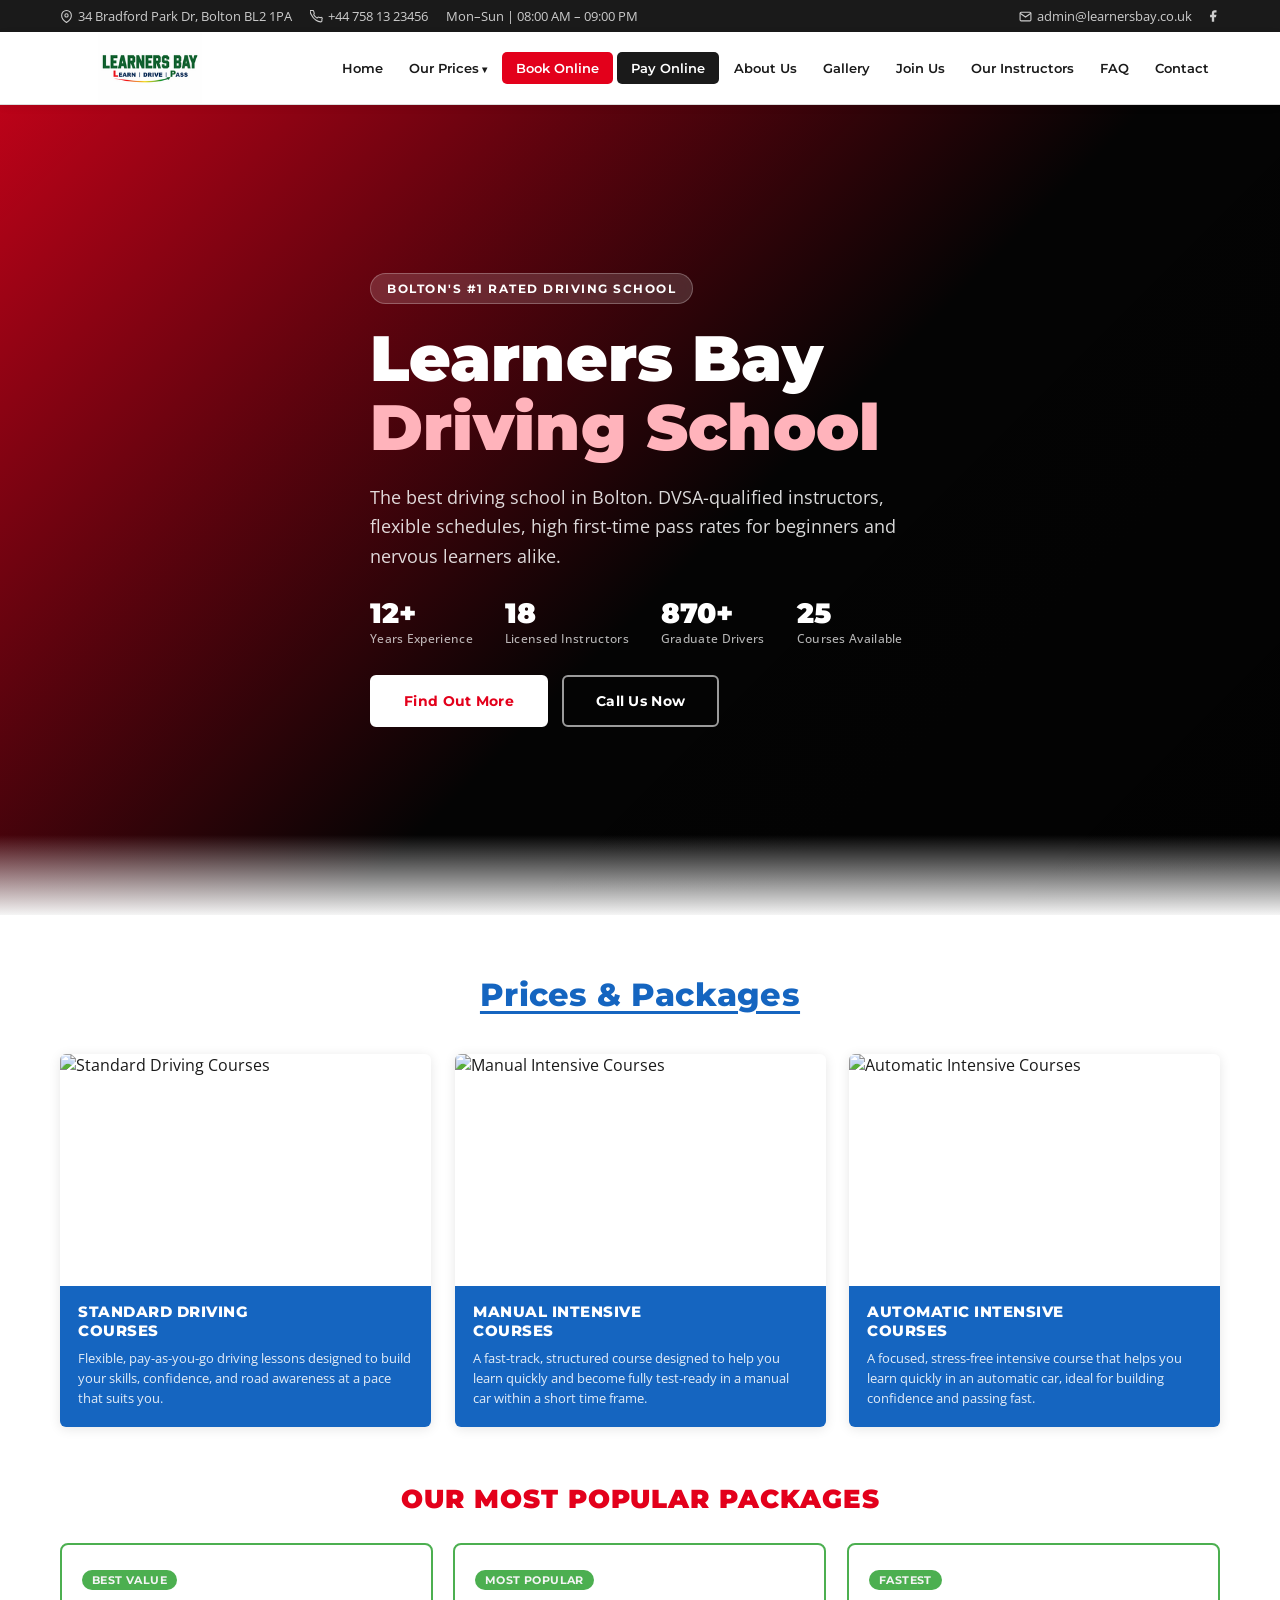
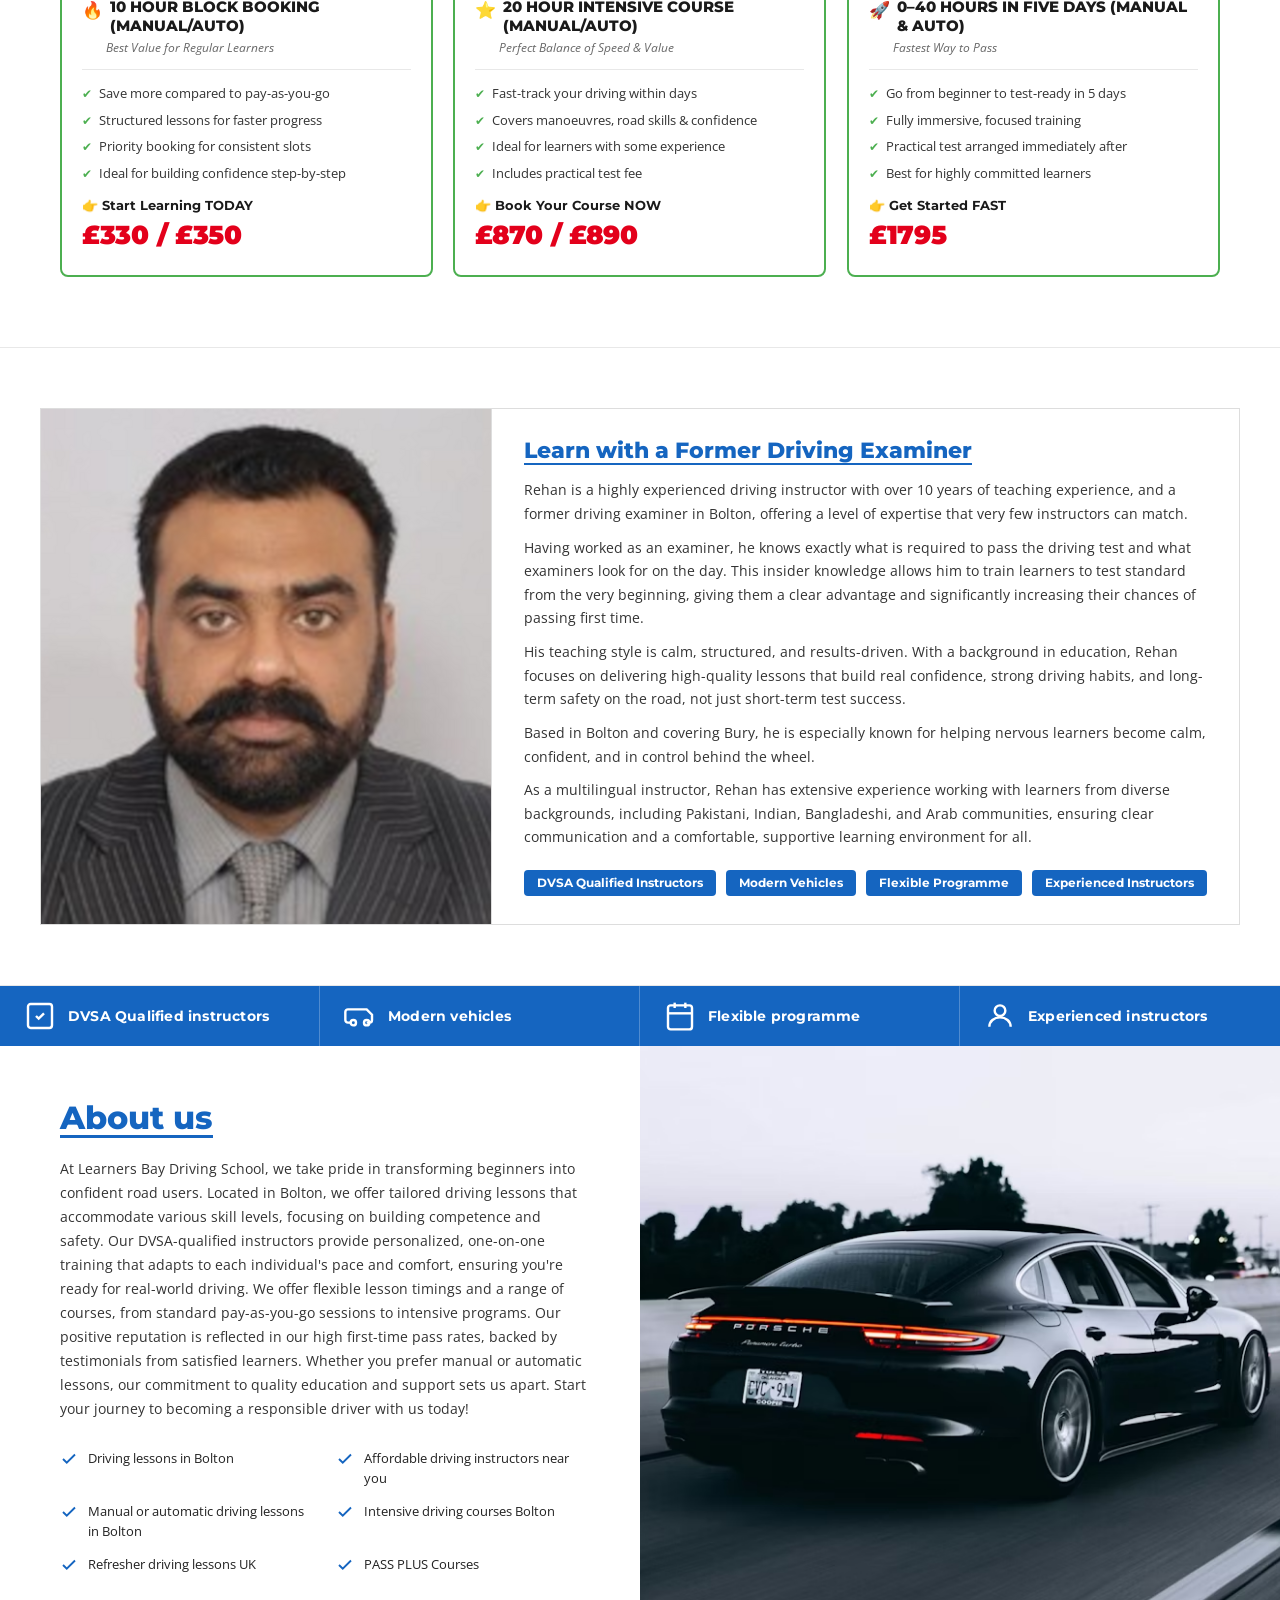
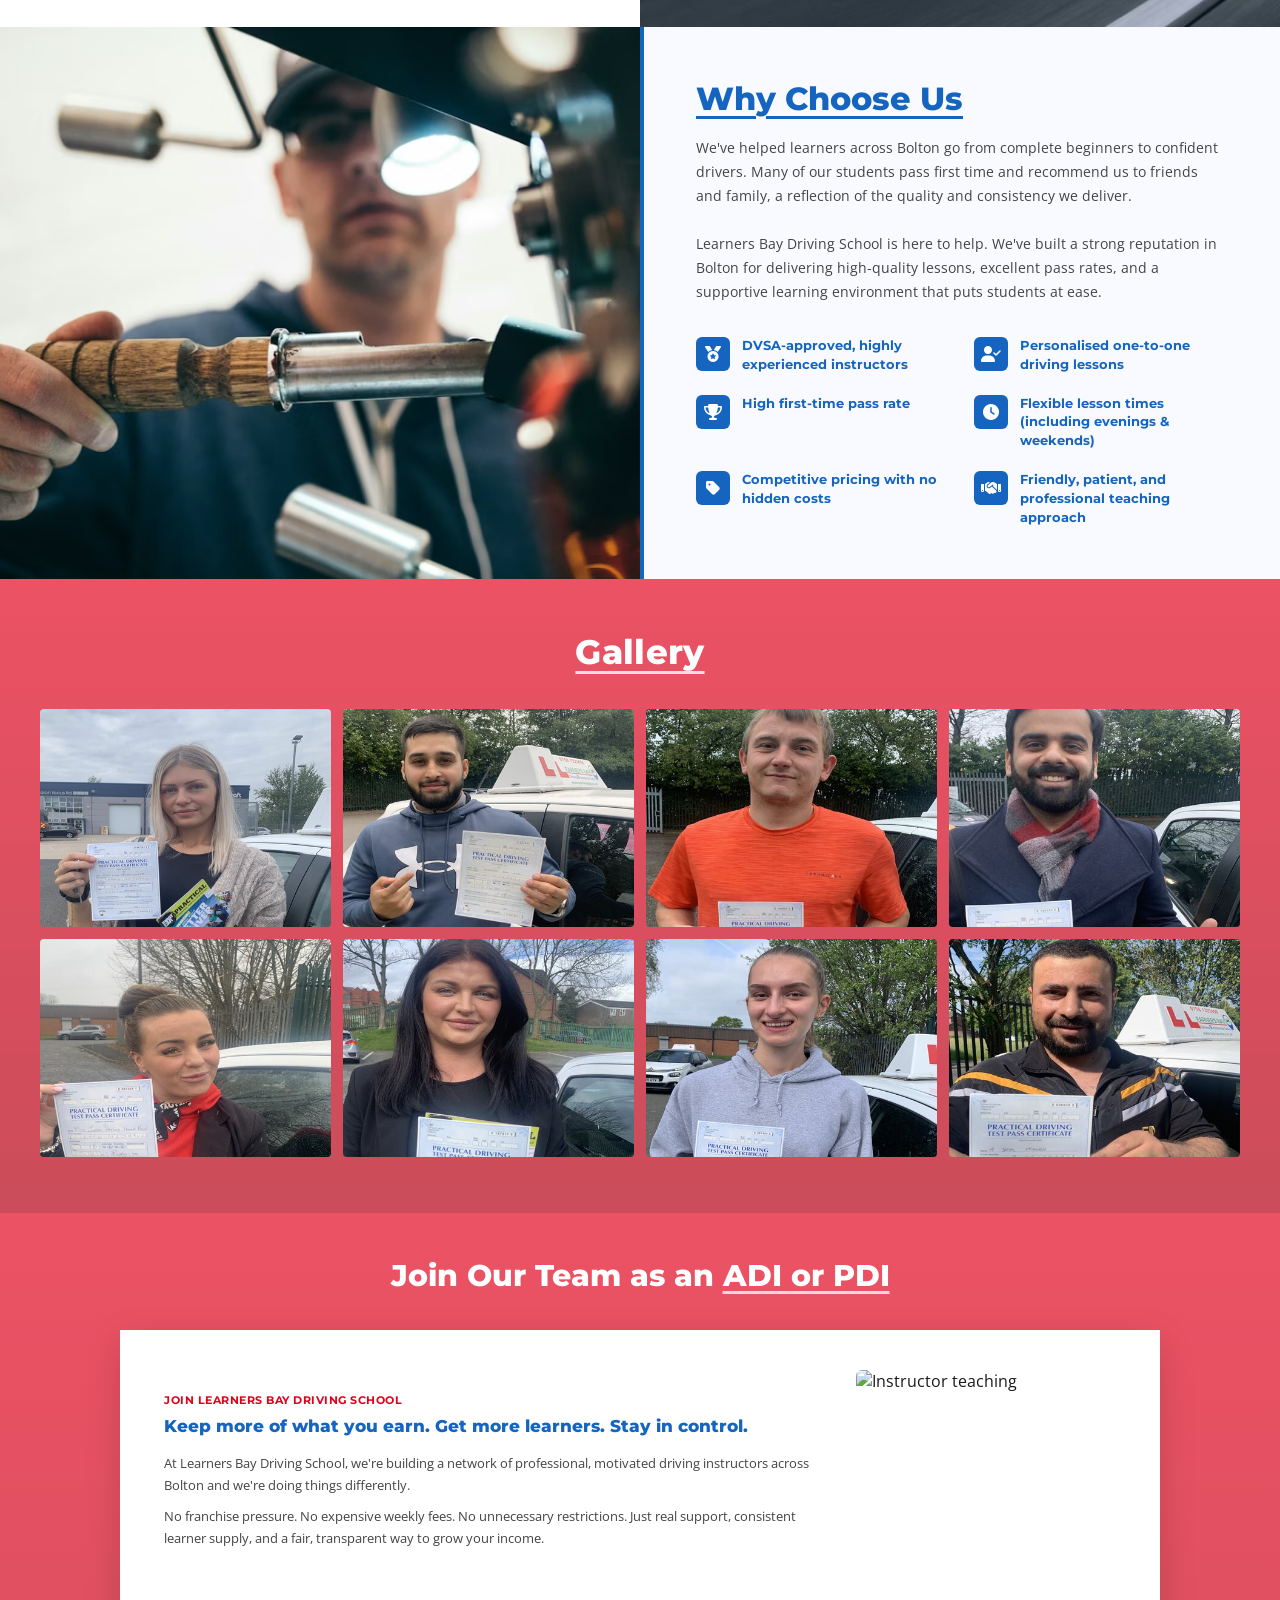
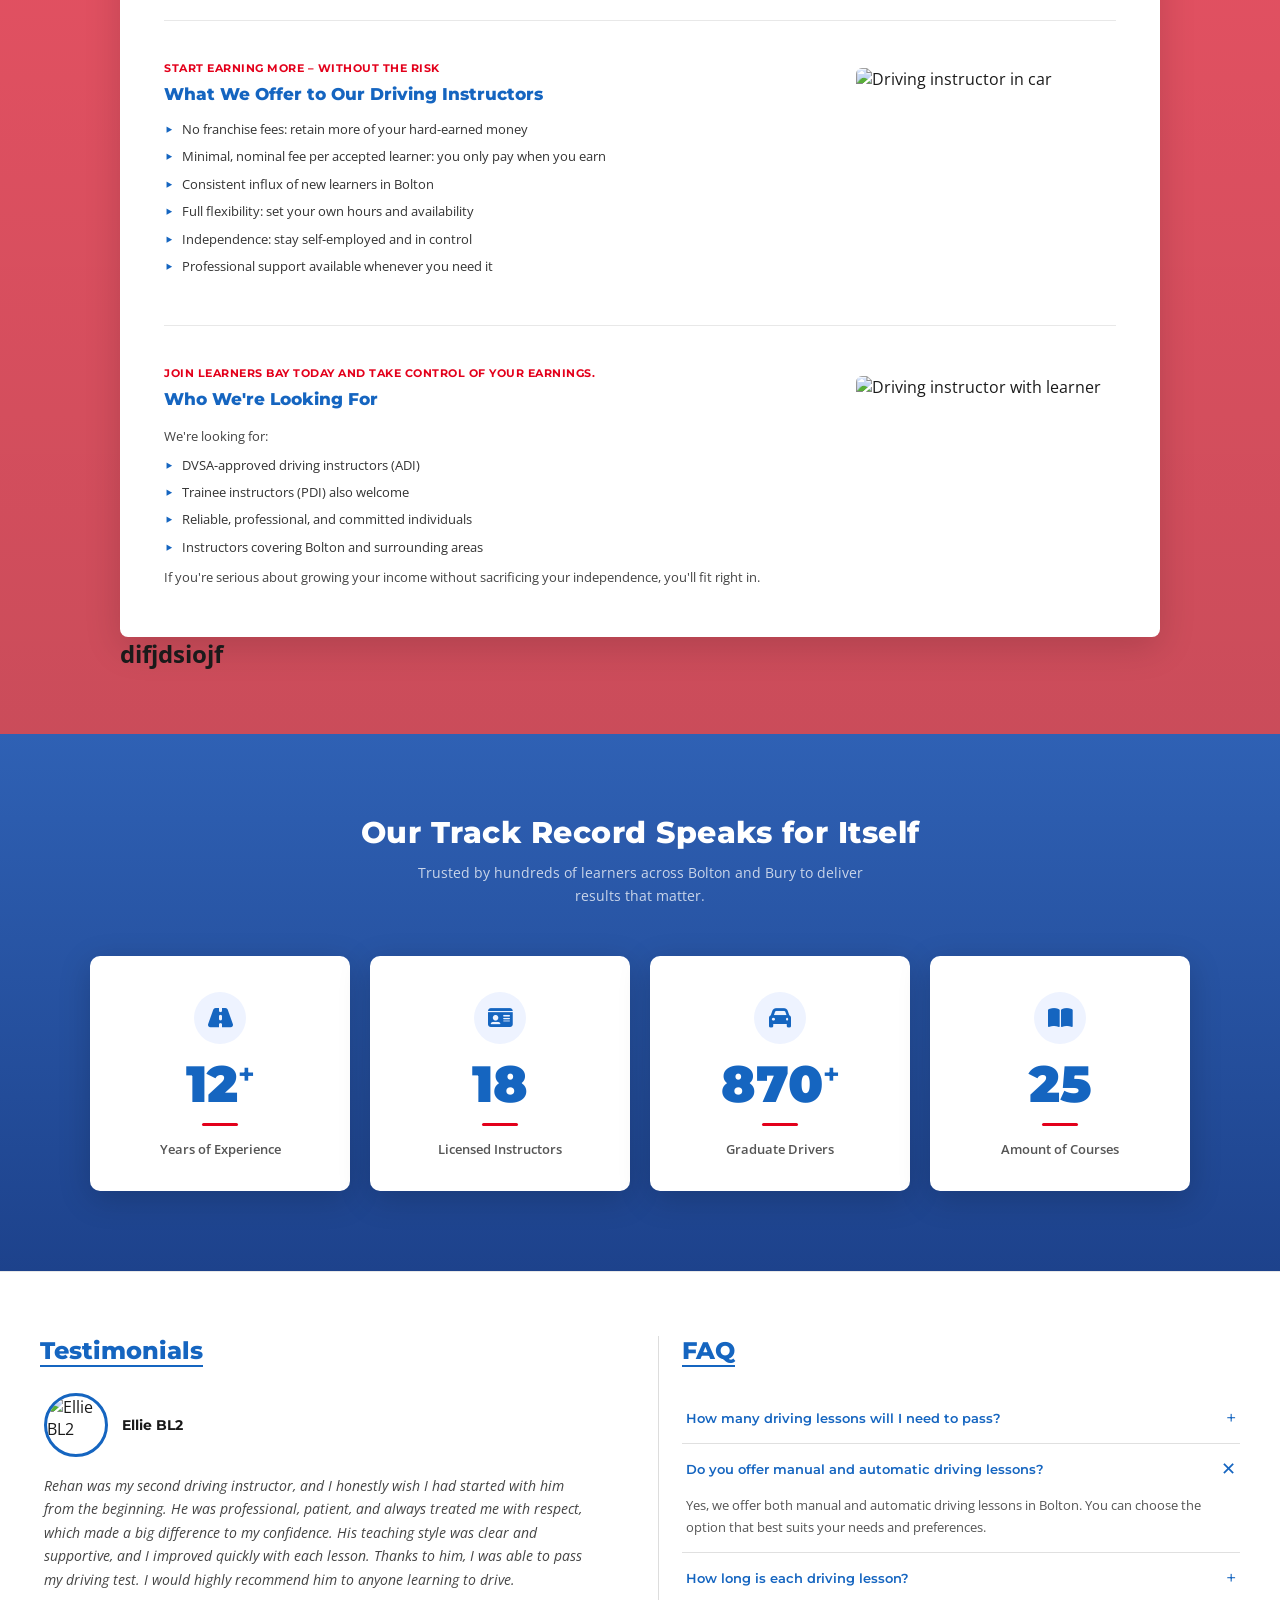
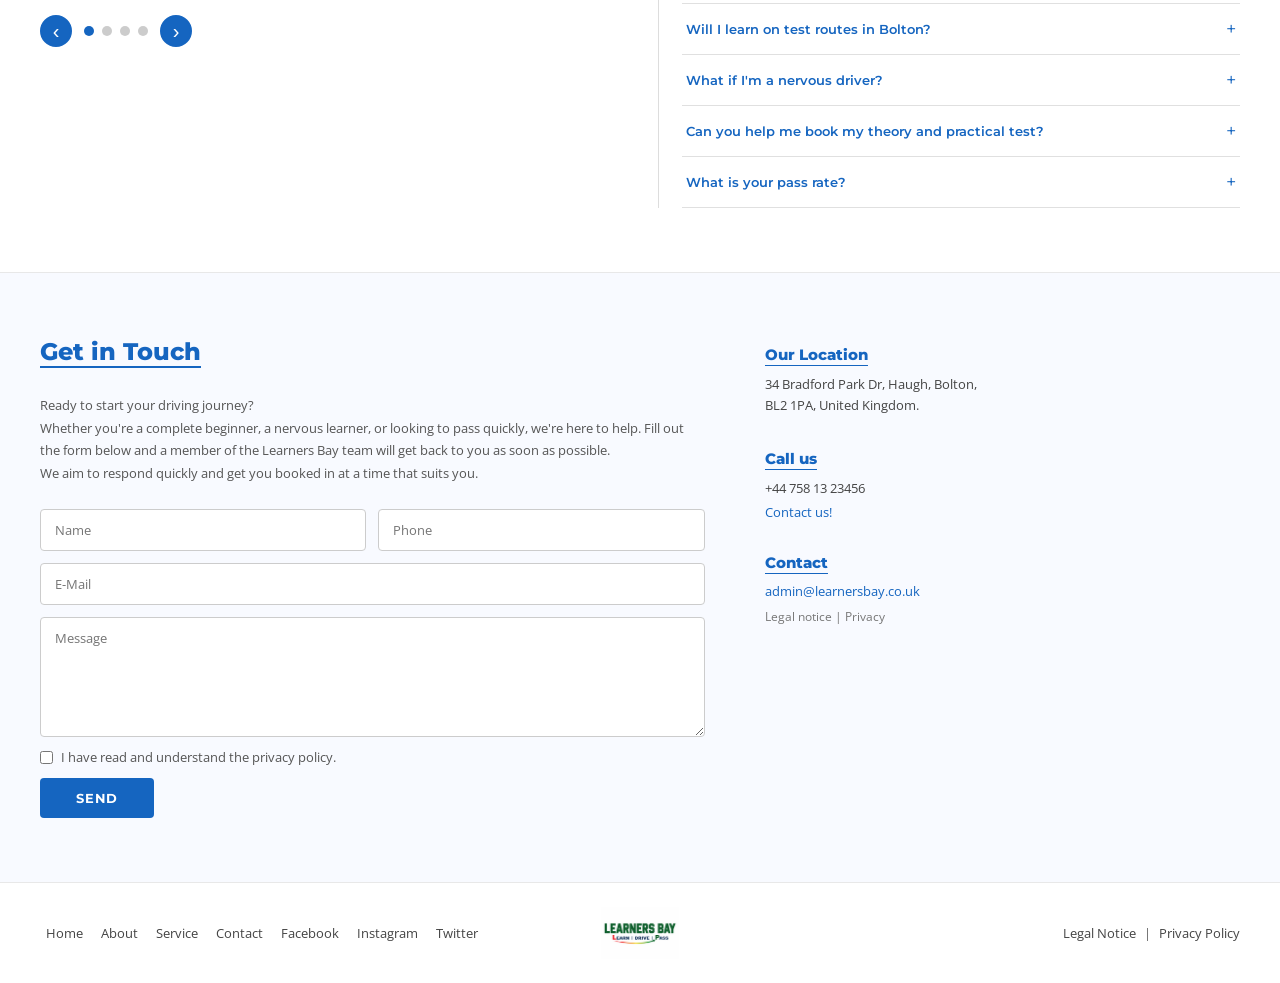
==== index.html @ 05c9f427 "D" ====
<!DOCTYPE html>
<html lang="en">
<head>
  <meta charset="UTF-8" />
  <meta name="viewport" content="width=device-width, initial-scale=1.0" />
  <title>Learners Bay - Best Driving School in Bolton</title>
  <link href="https://fonts.googleapis.com/css2?family=Montserrat:wght@400;500;600;700;800;900&family=Open+Sans:wght@400;500;600&display=swap" rel="stylesheet" />
<link rel="stylesheet" href="css/style.css">
<!-- Font Awesome — already added, skip if in <head> -->
<link rel="stylesheet" href="https://cdnjs.cloudflare.com/ajax/libs/font-awesome/6.5.0/css/all.min.css"/>
</head>
<body>

<!-- ════ TOP BAR ════ -->
<div class="topbar">
  <div class="topbar-inner">
    <div class="topbar-left">
      <a href="#">
        <svg width="13" height="13" viewBox="0 0 24 24" fill="none" stroke="currentColor" stroke-width="2"><path d="M21 10c0 7-9 13-9 13s-9-6-9-13a9 9 0 0118 0z"/><circle cx="12" cy="10" r="3"/></svg>
        34 Bradford Park Dr, Bolton BL2 1PA
      </a>
      <a href="tel:+447581323456">
        <svg width="13" height="13" viewBox="0 0 24 24" fill="none" stroke="currentColor" stroke-width="2"><path d="M22 16.92v3a2 2 0 01-2.18 2 19.79 19.79 0 01-8.63-3.07A19.5 19.5 0 013.07 9.81a19.79 19.79 0 01-3.07-8.64A2 2 0 012 1h3a2 2 0 012 1.72c.127.96.361 1.903.7 2.81a2 2 0 01-.45 2.11L6.91 8.89a16 16 0 006.16 6.16l1.27-1.27a2 2 0 012.11-.45c.907.339 1.85.573 2.81.7A2 2 0 0122 16.92z"/></svg>
        +44 758 13 23456
      </a>
      <span>Mon–Sun | 08:00 AM – 09:00 PM</span>
    </div>
    <div class="topbar-right">
      <a href="mailto:admin@learnersbay.co.uk">
        <svg width="13" height="13" viewBox="0 0 24 24" fill="none" stroke="currentColor" stroke-width="2"><path d="M4 4h16c1.1 0 2 .9 2 2v12c0 1.1-.9 2-2 2H4c-1.1 0-2-.9-2-2V6c0-1.1.9-2 2-2z"/><polyline points="22,6 12,13 2,6"/></svg>
        admin@learnersbay.co.uk
      </a>
      <a href="https://www.facebook.com/learnersbayUK/" target="_blank">
        <svg width="14" height="14" viewBox="0 0 24 24" fill="#ccc"><path d="M18 2h-3a5 5 0 00-5 5v3H7v4h3v8h4v-8h3l1-4h-4V7a1 1 0 011-1h3z"/></svg>
      </a>
    </div>
  </div>
</div>

<!-- ════ NAVBAR ════ -->
<nav class="navbar">
  <div class="navbar-inner">
   <a href="#" class="logo">
  <div class="logo-icon">
    <img src="image/logo.png" alt="Learners Bay Logo" />
  </div>
</a>

    <!-- Desktop Nav -->
    <ul class="nav-links">
      <li><a href="index.html">Home</a></li>
      <li class="has-dropdown">
        <a href="#">Our Prices</a>
        <ul class="dropdown-menu">
        <li><a href="standard-driving-courses-book-online.html">Standard Packages</a></li>
          <li><a href="manual-intensive-courses.html">Manual Intensive</a></li>
          <li><a href="automatic-intensive-courses.html">Automatic Intensive</a></li>
        </ul>
      </li>
      <li class="btn-book"><a href="book-online.html">Book Online</a></li>
      <li class="btn-pay"><a href="pay-online.html">Pay Online</a></li>
      <li><a href="#aboutus">About Us</a></li>
      <li><a href="#gallery">Gallery</a></li>
      <li><a href="#Joinus">Join Us</a></li>
      <li><a href="#ourinstructor">Our Instructors</a></li>
      <li><a href="#FAQ">FAQ</a></li>
      <li><a href="#Contact">Contact</a></li>
    </ul>

    <!-- Hamburger -->
    <button class="hamburger" id="hamBtn" aria-label="Toggle menu">
      <span></span><span></span><span></span>
    </button>
  </div>

  <!-- Mobile Nav -->
  <div class="mobile-nav" id="mobileNav">
    <a href="index.html">Home</a>
    <a href="standard-driving-courses-book-online.html">Standard Packages</a>
    <a href="manual-intensive-courses.html">Manual Intensive</a>
    <a href="automatic-intensive-courses.html">Automatic Intensive</a>
    <a href="#aboutus">About Us</a>
    <a href="#gallery">Gallery</a>
    <a href="#">Join Us</a>
    <a href="#ourinstructor">Our Instructors</a>
    <a href="#FAQ">FAQ</a>
    <a href="#Contact">Contact</a>
    <a href="book-online.html" class="mobile-btn-book"> Book Online</a>
    <a href="pay-online.html" class="mobile-btn-pay"> Pay Online</a>
  </div>
</nav>

<!-- ════ HERO ════ -->
<section class="hero">
  <div class="hero-bg"></div>
  <div class="hero-inner">
    <div class="hero-badge"> Bolton's #1 Rated Driving School</div>
    <h1>Learners Bay<br><em>Driving School</em></h1>
    <p class="hero-sub">The best driving school in Bolton. DVSA-qualified instructors, flexible schedules, high first-time pass rates  for beginners and nervous learners alike.</p>
    <div class="hero-stats">
      <div class="hero-stat"><strong>12+</strong><span>Years Experience</span></div>
      <div class="hero-stat"><strong>18</strong><span>Licensed Instructors</span></div>
      <div class="hero-stat"><strong>870+</strong><span>Graduate Drivers</span></div>
      <div class="hero-stat"><strong>25</strong><span>Courses Available</span></div>
    </div>
    <div class="hero-btns">
      <a href="#" class="btn-primary">Find Out More</a>
      <a href="#" class="btn-outline"> Call Us Now</a>
    </div>
  </div>
</section>


<div class="section">

  <!-- ═══ HEADING ═══ -->
  <div class="section-heading">
    <h2>Prices &amp; Packages</h2>
  </div>

  <!-- ═══ COURSE CARDS ═══ -->
  <div class="course-grid">

    <!-- Card 1 -->
    <div class="course-card">
      <div class="card-img">
        <img src="https://images.unsplash.com/photo-1544636331-e26879cd4d9b?w=700&auto=format&fit=crop&q=80" alt="Standard Driving Courses"/>
      </div>
      <div class="card-body">
        <h3>Standard Driving<br>Courses</h3>
        <p>Flexible, pay-as-you-go driving lessons designed to build your skills, confidence, and road awareness at a pace that suits you.</p>
      </div>
    </div>

    <!-- Card 2 -->
    <div class="course-card">
      <div class="card-img">
        <img src="https://images.unsplash.com/photo-1449965408869-eaa3f722e40d?w=700&auto=format&fit=crop&q=80" alt="Manual Intensive Courses"/>
      </div>
      <div class="card-body">
        <h3>Manual Intensive<br>Courses</h3>
        <p>A fast-track, structured course designed to help you learn quickly and become fully test-ready in a manual car within a short time frame.</p>
      </div>
    </div>

    <!-- Card 3 -->
    <div class="course-card">
      <div class="card-img">
        <img src="https://images.unsplash.com/photo-1558618666-fcd25c85cd64?w=700&auto=format&fit=crop&q=80" alt="Automatic Intensive Courses"/>
      </div>
      <div class="card-body">
        <h3>Automatic Intensive<br>Courses</h3>
        <p>A focused, stress-free intensive course that helps you learn quickly in an automatic car, ideal for building confidence and passing fast.</p>
      </div>
    </div>

  </div><!-- /course-grid -->

  <!-- ═══ POPULAR HEADING ═══ -->
  <div class="popular-heading">
    <h2>Our Most Popular Packages</h2>
  </div>

  <!-- ═══ PACKAGE CARDS ═══ -->
  <div class="pkg-grid">

    <!-- Pkg 1 -->
    <div class="pkg-card">
      <div class="pkg-header">
        <div class="pkg-tag">Best Value</div>
        <div class="pkg-title">
          <span class="pkg-icon">🔥</span>
          10 Hour Block Booking (Manual/Auto)
        </div>
        <div class="pkg-sub">Best Value for Regular Learners</div>
      </div>
      <div class="pkg-divider"></div>
      <ul class="pkg-features">
        <li>Save more compared to pay-as-you-go</li>
        <li>Structured lessons for faster progress</li>
        <li>Priority booking for consistent slots</li>
        <li>Ideal for building confidence step-by-step</li>
      </ul>
      <div class="pkg-footer">
        <div class="pkg-cta">👉 Start Learning TODAY</div>
        <div class="pkg-price">£330 / £350</div>
      </div>
    </div>

    <!-- Pkg 2 -->
    <div class="pkg-card">
      <div class="pkg-header">
        <div class="pkg-tag">Most Popular</div>
        <div class="pkg-title">
          <span class="pkg-icon">⭐</span>
          20 Hour Intensive Course (Manual/Auto)
        </div>
        <div class="pkg-sub">Perfect Balance of Speed &amp; Value</div>
      </div>
      <div class="pkg-divider"></div>
      <ul class="pkg-features">
        <li>Fast-track your driving within days</li>
        <li>Covers manoeuvres, road skills &amp; confidence</li>
        <li>Ideal for learners with some experience</li>
        <li>Includes practical test fee</li>
      </ul>
      <div class="pkg-footer">
        <div class="pkg-cta">👉 Book Your Course NOW</div>
        <div class="pkg-price">£870 / £890</div>
      </div>
    </div>

    <!-- Pkg 3 -->
    <div class="pkg-card">
      <div class="pkg-header">
        <div class="pkg-tag">Fastest</div>
        <div class="pkg-title">
          <span class="pkg-icon">🚀</span>
          0–40 Hours in Five Days (Manual &amp; Auto)
        </div>
        <div class="pkg-sub">Fastest Way to Pass</div>
      </div>
      <div class="pkg-divider"></div>
      <ul class="pkg-features">
        <li>Go from beginner to test-ready in 5 days</li>
        <li>Fully immersive, focused training</li>
        <li>Practical test arranged immediately after</li>
        <li>Best for highly committed learners</li>
      </ul>
      <div class="pkg-footer">
        <div class="pkg-cta">👉 Get Started FAST</div>
        <div class="pkg-price">£1795</div>
      </div>
    </div>

  </div><!-- /pkg-grid -->

</div><!-- /section -->


<!-- ═══════════════════════════════════════
     SECTION 3 — LEARN WITH A FORMER DRIVING EXAMINER
     ═══════════════════════════════════════ -->



<section class="instructor-section" id="ourinstructor">
  <div class="instructor-inner">

    <!-- LEFT: Photo full height -->
    <div class="instructor-img">
      <img
        src="image/RehanIDCardPhoto.png"
        alt="Rehan - Former Driving Examiner"
      />
    </div>

    <!-- RIGHT: Content -->
    <div class="instructor-content">
      <h2>Learn with a Former Driving Examiner</h2>

      <p>Rehan is a highly experienced driving instructor with over 10 years of teaching experience, and a former driving examiner in Bolton, offering a level of expertise that very few instructors can match.</p>

      <p>Having worked as an examiner, he knows exactly what is required to pass the driving test and what examiners look for on the day. This insider knowledge allows him to train learners to test standard from the very beginning, giving them a clear advantage and significantly increasing their chances of passing first time.</p>

      <p>His teaching style is calm, structured, and results-driven. With a background in education, Rehan focuses on delivering high-quality lessons that build real confidence, strong driving habits, and long-term safety on the road, not just short-term test success.</p>

      <p>Based in Bolton and covering Bury, he is especially known for helping nervous learners become calm, confident, and in control behind the wheel.</p>

      <p>As a multilingual instructor, Rehan has extensive experience working with learners from diverse backgrounds, including Pakistani, Indian, Bangladeshi, and Arab communities, ensuring clear communication and a comfortable, supportive learning environment for all.</p>

      <div class="instructor-badges">
        <span> DVSA Qualified Instructors</span>
        <span> Modern Vehicles</span>
        <span> Flexible Programme</span>
        <span> Experienced Instructors</span>
      </div>
    </div>

  </div>
</section>




<!-- about us -->


<!-- ═══ FEATURES BAR ═══ -->
<div class="features-bar">
  <div class="features-bar-inner">

    <div class="feature-item">
      <svg viewBox="0 0 24 24" fill="none" stroke="currentColor" stroke-width="1.8" xmlns="http://www.w3.org/2000/svg">
        <rect x="3" y="3" width="18" height="18" rx="2"/><path d="M9 12l2 2 4-4"/>
      </svg>
      <span>DVSA Qualified instructors</span>
    </div>

    <div class="feature-item">
      <svg viewBox="0 0 24 24" fill="none" stroke="currentColor" stroke-width="1.8" xmlns="http://www.w3.org/2000/svg">
        <path d="M5 17H3a2 2 0 01-2-2V9a2 2 0 012-2h14l4 4v4a2 2 0 01-2 2h-2"/><circle cx="7" cy="17" r="2"/><circle cx="17" cy="17" r="2"/>
      </svg>
      <span>Modern vehicles</span>
    </div>

    <div class="feature-item">
      <svg viewBox="0 0 24 24" fill="none" stroke="currentColor" stroke-width="1.8" xmlns="http://www.w3.org/2000/svg">
        <rect x="3" y="4" width="18" height="18" rx="2"/><line x1="16" y1="2" x2="16" y2="6"/><line x1="8" y1="2" x2="8" y2="6"/><line x1="3" y1="10" x2="21" y2="10"/>
      </svg>
      <span>Flexible programme</span>
    </div>

    <div class="feature-item">
      <svg viewBox="0 0 24 24" fill="none" stroke="currentColor" stroke-width="1.8" xmlns="http://www.w3.org/2000/svg">
        <circle cx="12" cy="8" r="4"/><path d="M4 20c0-4 3.6-7 8-7s8 3 8 7"/>
      </svg>
      <span>Experienced instructors</span>
    </div>

  </div>
</div>


<!-- ═══ ABOUT SECTION ═══ -->
<section class="about-section" id="aboutus">
  <div class="about-inner">

    <!-- LEFT: Text -->
    <div class="about-content">
      <h2>About us</h2>

      <p>At Learners Bay Driving School, we take pride in transforming beginners into confident road users. Located in Bolton, we offer tailored driving lessons that accommodate various skill levels, focusing on building competence and safety. Our DVSA-qualified instructors provide personalized, one-on-one training that adapts to each individual's pace and comfort, ensuring you're ready for real-world driving. We offer flexible lesson timings and a range of courses, from standard pay-as-you-go sessions to intensive programs. Our positive reputation is reflected in our high first-time pass rates, backed by testimonials from satisfied learners. Whether you prefer manual or automatic lessons, our commitment to quality education and support sets us apart. Start your journey to becoming a responsible driver with us today!</p>

      <ul class="about-list">
        <li>
          <svg class="check-icon" viewBox="0 0 24 24" fill="none" stroke="currentColor" stroke-width="2.5"><polyline points="20 6 9 17 4 12"/></svg>
          Driving lessons in Bolton
        </li>
        <li>
          <svg class="check-icon" viewBox="0 0 24 24" fill="none" stroke="currentColor" stroke-width="2.5"><polyline points="20 6 9 17 4 12"/></svg>
          Affordable driving instructors near you
        </li>
        <li>
          <svg class="check-icon" viewBox="0 0 24 24" fill="none" stroke="currentColor" stroke-width="2.5"><polyline points="20 6 9 17 4 12"/></svg>
          Manual or automatic driving lessons in Bolton
        </li>
        <li>
          <svg class="check-icon" viewBox="0 0 24 24" fill="none" stroke="currentColor" stroke-width="2.5"><polyline points="20 6 9 17 4 12"/></svg>
          Intensive driving courses Bolton
        </li>
        <li>
          <svg class="check-icon" viewBox="0 0 24 24" fill="none" stroke="currentColor" stroke-width="2.5"><polyline points="20 6 9 17 4 12"/></svg>
          Refresher driving lessons UK
        </li>
        <li>
          <svg class="check-icon" viewBox="0 0 24 24" fill="none" stroke="currentColor" stroke-width="2.5"><polyline points="20 6 9 17 4 12"/></svg>
          PASS PLUS Courses
        </li>
      </ul>
    </div>

    <!-- RIGHT: Image -->
    <div class="about-image">
      <img
        src="image/aboutus.avif"
        alt="Driving lesson in Bolton"
      />
    </div>

  </div>
</section>



<!-- Font Awesome CDN — add this in your <head> if not already there -->
<link rel="stylesheet" href="https://cdnjs.cloudflare.com/ajax/libs/font-awesome/6.5.0/css/all.min.css"/>


<!-- ═══ WHY CHOOSE US SECTION ═══ -->
<section class="why-section">
  <div class="why-inner">

    <!-- LEFT: Image -->
    <div class="why-image">
      <img
        src="image/whychooseus.avif"
        alt="Why Choose Learners Bay"
      />
    </div>

    <!-- RIGHT: Content -->
    <div class="why-content">
      <h2>Why Choose Us</h2>

      <p class="why-desc">
        We've helped learners across Bolton go from complete beginners to confident drivers. Many of our students pass first time and recommend us to friends and family, a reflection of the quality and consistency we deliver.<br><br>
        Learners Bay Driving School is here to help. We've built a strong reputation in Bolton for delivering high-quality lessons, excellent pass rates, and a supportive learning environment that puts students at ease.
      </p>

      <div class="why-grid">

        <div class="why-item">
          <div class="why-icon-wrap">
            <i class="fa-solid fa-medal"></i>
          </div>
          <span class="why-item-text">DVSA-approved, highly experienced instructors</span>
        </div>

        <div class="why-item">
          <div class="why-icon-wrap">
            <i class="fa-solid fa-user-check"></i>
          </div>
          <span class="why-item-text">Personalised one-to-one driving lessons</span>
        </div>

        <div class="why-item">
          <div class="why-icon-wrap">
            <i class="fa-solid fa-trophy"></i>
          </div>
          <span class="why-item-text">High first-time pass rate</span>
        </div>

        <div class="why-item">
          <div class="why-icon-wrap">
            <i class="fa-solid fa-clock"></i>
          </div>
          <span class="why-item-text">Flexible lesson times (including evenings & weekends)</span>
        </div>

        <div class="why-item">
          <div class="why-icon-wrap">
            <i class="fa-solid fa-tag"></i>
          </div>
          <span class="why-item-text">Competitive pricing with no hidden costs</span>
        </div>

        <div class="why-item">
          <div class="why-icon-wrap">
            <i class="fa-solid fa-handshake"></i>
          </div>
          <span class="why-item-text">Friendly, patient, and professional teaching approach</span>
        </div>

      </div>
    </div>

  </div>
</section>

<!-- ═══ GALLERY SECTION ═══ -->
<section class="gallery-section" id="gallery">
  <div class="gallery-inner">
    <div class="gallery-heading-wrap">
      <h2 class="gallery-heading">Gallery</h2>
    </div>
    <div class="gallery-grid">
      <div class="gallery-item"><img src="image/gal-img-1.jpg" alt="Student pass certificate 1" /></div>
      <div class="gallery-item"><img src="image/gal-img-2.jpg" alt="Student pass certificate 2" /></div>
      <div class="gallery-item"><img src="image/gal-img--3.jpg" alt="Student pass certificate 3" /></div>
      <div class="gallery-item"><img src="image/gal-img-4.jpg" alt="Student pass certificate 4" /></div>
      <div class="gallery-item"><img src="image/gal-img-5.jpg" alt="Student pass certificate 5" /></div>
      <div class="gallery-item"><img src="image/gal-img-6.jpg" alt="Student pass certificate 6" /></div>
      <div class="gallery-item"><img src="image/gal-img-7.jpg" alt="Student pass certificate 7" /></div>
      <div class="gallery-item"><img src="image/gal-img-8.jpg" alt="Student pass certificate 8" /></div>
    </div>
  </div>
</section>

<!-- ═══ JOIN OUR TEAM SECTION ═══ -->
<section class="join-section" id="joinus">
  <div class="join-header">
    <h2 class="join-title">Join Our Team as an <span>ADI or PDI</span></h2>
  </div>

  <div class="join-inner">
    <div class="join-card">

      <!-- Block 1 -->
      <div class="join-block">
        <div class="join-block-text">
          <span class="join-label">Join Learners Bay Driving School</span>
          <h3 class="join-block-heading">Keep more of what you earn. Get more learners. Stay in control.</h3>
          <p>At Learners Bay Driving School, we're building a network of professional, motivated driving instructors across Bolton and we're doing things differently.</p>
          <p>No franchise pressure. No expensive weekly fees. No unnecessary restrictions. Just real support, consistent learner supply, and a fair, transparent way to grow your income.</p>
        </div>
        <div class="join-block-image">
          <img src="https://images.unsplash.com/photo-1434030216411-0b793f4b4173?w=480&auto=format&fit=crop&q=80" alt="Instructor teaching" />
        </div>
      </div>

      <div class="join-divider"></div>

      <!-- Block 2 -->
      <div class="join-block">
        <div class="join-block-text">
          <span class="join-label">Start Earning More – Without the Risk</span>
          <h3 class="join-block-heading">What We Offer to Our Driving Instructors</h3>
          <ul class="join-list">
            <li>No franchise fees: retain more of your hard-earned money</li>
            <li>Minimal, nominal fee per accepted learner: you only pay when you earn</li>
            <li>Consistent influx of new learners in Bolton</li>
            <li>Full flexibility: set your own hours and availability</li>
            <li>Independence: stay self-employed and in control</li>
            <li>Professional support available whenever you need it</li>
          </ul>
        </div>
        <div class="join-block-image">
          <img src="https://images.unsplash.com/photo-1558618666-fcd25c85cd64?w=480&auto=format&fit=crop&q=80" alt="Driving instructor in car" />
        </div>
      </div>

      <div class="join-divider"></div>

      <!-- Block 3 -->
      <div class="join-block">
        <div class="join-block-text">
          <span class="join-label">Join Learners Bay today and take control of your earnings.</span>
          <h3 class="join-block-heading">Who We're Looking For</h3>
          <p>We're looking for:</p>
          <ul class="join-list">
            <li>DVSA-approved driving instructors (ADI)</li>
            <li>Trainee instructors (PDI) also welcome</li>
            <li>Reliable, professional, and committed individuals</li>
            <li>Instructors covering Bolton and surrounding areas</li>
          </ul>
          <p>If you're serious about growing your income without sacrificing your independence, you'll fit right in.</p>
        </div>
        <div class="join-block-image">
          <img src="https://images.unsplash.com/photo-1544636331-e26879cd4d9b?w=480&auto=format&fit=crop&q=80" alt="Driving instructor with learner" />
        </div>
      </div>
    </div>
<h1>difjdsiojf</h1>





  </div>
</section>

<!-- ═══ STATS SECTION ═══ -->
<section class="stats-section">
  <div class="stats-bg"></div>
  <div class="stats-inner">

    <div class="stats-heading">
      <h2>Our Track Record Speaks for Itself</h2>
      <p>Trusted by hundreds of learners across Bolton and Bury to deliver results that matter.</p>
    </div>

    <div class="stats-grid">

      <div class="stat-card">
        <div class="stat-icon-wrap">
          <i class="fa-solid fa-road"></i>
        </div>
        <div class="stat-number">12<span>+</span></div>
        <div class="stat-divider"></div>
        <div class="stat-label">Years of Experience</div>
      </div>

      <div class="stat-card">
        <div class="stat-icon-wrap">
          <i class="fa-solid fa-id-card"></i>
        </div>
        <div class="stat-number">18</div>
        <div class="stat-divider"></div>
        <div class="stat-label">Licensed Instructors</div>
      </div>

      <div class="stat-card">
        <div class="stat-icon-wrap">
          <i class="fa-solid fa-car"></i>
        </div>
        <div class="stat-number">870<span>+</span></div>
        <div class="stat-divider"></div>
        <div class="stat-label">Graduate Drivers</div>
      </div>

      <div class="stat-card">
        <div class="stat-icon-wrap">
          <i class="fa-solid fa-book-open"></i>
        </div>
        <div class="stat-number">25</div>
        <div class="stat-divider"></div>
        <div class="stat-label">Amount of Courses</div>
      </div>

    </div>
  </div>
</section>

<!-- ═══ TESTIMONIALS + FAQ SECTION ═══ -->
<section class="tf-section" id="FAQ">
  <div class="tf-inner">

    <!-- LEFT: Testimonials -->
    <div class="testimonials-col">
      <h2 class="tf-heading">Testimonials</h2>

      <div class="testimonial-slider">
        <div class="testimonial-track" id="testimonialTrack">

          <!-- Slide 1 -->
          <div class="testimonial-slide">
            <div class="testimonial-profile">
              <img src="https://images.unsplash.com/photo-1535713875002-d1d0cf377fde?w=80&auto=format&fit=crop&q=80" alt="Ellie BL2" />
              <span class="testimonial-name">Ellie BL2</span>
            </div>
            <p>Rehan was my second driving instructor, and I honestly wish I had started with him from the beginning. He was professional, patient, and always treated me with respect, which made a big difference to my confidence. His teaching style was clear and supportive, and I improved quickly with each lesson. Thanks to him, I was able to pass my driving test. I would highly recommend him to anyone learning to drive.</p>
          </div>

          <!-- Slide 2 -->
          <div class="testimonial-slide">
            <div class="testimonial-profile">
              <img src="https://images.unsplash.com/photo-1494790108377-be9c29b29330?w=80&auto=format&fit=crop&q=80" alt="Sarah M" />
              <span class="testimonial-name">Sarah M</span>
            </div>
            <p>I was a very nervous learner but Rehan made me feel so comfortable from day one. He is incredibly calm and patient. I passed first time and genuinely couldn't have done it without Learners Bay. Highly recommend to anyone who is anxious about driving.</p>
          </div>

          <!-- Slide 3 -->
          <div class="testimonial-slide">
            <div class="testimonial-profile">
              <img src="https://images.unsplash.com/photo-1507003211169-0a1dd7228f2d?w=80&auto=format&fit=crop&q=80" alt="Ahmed K" />
              <span class="testimonial-name">Ahmed K</span>
            </div>
            <p>Brilliant driving school. The intensive course was well structured and I passed within two weeks. The instructor knew exactly what the examiner looks for which gave me a huge advantage. Would definitely recommend Learners Bay to family and friends.</p>
          </div>

          <!-- Slide 4 -->
          <div class="testimonial-slide">
            <div class="testimonial-profile">
              <img src="https://images.unsplash.com/photo-1438761681033-6461ffad8d80?w=80&auto=format&fit=crop&q=80" alt="Jessica T" />
              <span class="testimonial-name">Jessica T</span>
            </div>
            <p>Passed first time! Couldn't be happier. My instructor was so knowledgeable and made every lesson enjoyable. The flexible scheduling meant I could fit lessons around my work. 100% recommend Learners Bay.</p>
          </div>

        </div><!-- /track -->

        <div class="testimonial-controls">
          <button class="t-btn t-prev" id="tPrev" aria-label="Previous">&#8249;</button>
          <div class="t-dots" id="tDots"></div>
          <button class="t-btn t-next" id="tNext" aria-label="Next">&#8250;</button>
        </div>

      </div>
    </div>

    <!-- DIVIDER -->
    <div class="tf-divider"></div>

    <!-- RIGHT: FAQ -->
    <div class="faq-col">
      <h2 class="tf-heading">FAQ</h2>

      <div class="faq-list">

        <div class="faq-item">
          <button class="faq-q">How many driving lessons will I need to pass? <span class="faq-icon">+</span></button>
          <div class="faq-a"><p>This depends on the individual. On average, learners in the UK need around 40–45 hours of professional lessons, but this can vary based on your confidence, experience, and how often you practise.</p></div>
        </div>

        <div class="faq-item faq-open">
          <button class="faq-q">Do you offer manual and automatic driving lessons? <span class="faq-icon">&#x2715;</span></button>
          <div class="faq-a" style="display:block"><p>Yes, we offer both manual and automatic driving lessons in Bolton. You can choose the option that best suits your needs and preferences.</p></div>
        </div>

        <div class="faq-item">
          <button class="faq-q">How long is each driving lesson? <span class="faq-icon">+</span></button>
          <div class="faq-a"><p>We typically offer 1-hour and 2-hour lessons. Most learners prefer 2-hour lessons as they allow for faster progress and better value.</p></div>
        </div>

        <div class="faq-item">
          <button class="faq-q">Will I learn on test routes in Bolton? <span class="faq-icon">+</span></button>
          <div class="faq-a"><p>Yes, we cover local test routes and areas in and around Bolton to ensure you're fully prepared for your driving test.</p></div>
        </div>

        <div class="faq-item">
          <button class="faq-q">What if I'm a nervous driver? <span class="faq-icon">+</span></button>
          <div class="faq-a"><p>That's completely normal. We specialise in helping nervous learners build confidence with a calm, patient, and supportive teaching approach.</p></div>
        </div>

        <div class="faq-item">
          <button class="faq-q">Can you help me book my theory and practical test? <span class="faq-icon">+</span></button>
          <div class="faq-a"><p>Yes, we cover local test routes and areas in and around Bolton to ensure you're fully prepared for your driving test.</p></div>
        </div>

        <div class="faq-item">
          <button class="faq-q">What is your pass rate? <span class="faq-icon">+</span></button>
          <div class="faq-a"><p>We have a strong first-time pass rate, thanks to our structured lessons and focus on building real driving confidence, not just test preparation.</p></div>
        </div>

      </div>
    </div>

  </div>
</section>


<!-- ═══ GET IN TOUCH + CONTACT SECTION ═══ -->
<section class="contact-section" id="Contact">
  <div class="contact-inner">

    <!-- LEFT: Form -->
    <div class="contact-form-col">
      <h2 class="tf-heading">Get in Touch</h2>
      <p class="contact-intro">Ready to start your driving journey?<br>
      Whether you're a complete beginner, a nervous learner, or looking to pass quickly, we're here to help. Fill out the form below and a member of the Learners Bay team will get back to you as soon as possible.<br>
      We aim to respond quickly and get you booked in at a time that suits you.</p>

      <form class="contact-form" onsubmit="return false;">
        <div class="form-row">
          <input type="text" placeholder="Name" class="form-input" />
          <input type="tel" placeholder="Phone" class="form-input" />
        </div>
        <input type="email" placeholder="E-Mail" class="form-input form-full" />
        <textarea placeholder="Message" class="form-input form-full form-textarea"></textarea>
        <label class="form-check">
          <input type="checkbox" /> I have read and understand the privacy policy.
        </label>
        <button type="submit" class="form-submit">SEND</button>
      </form>
    </div>

    <!-- RIGHT: Contact Info -->
    <div class="contact-info-col">

      <div class="contact-info-block">
        <h3 class="contact-info-heading">Our Location</h3>
        <p>34 Bradford Park Dr, Haugh, Bolton,<br>BL2 1PA, United Kingdom.</p>
      </div>

      <div class="contact-info-block">
        <h3 class="contact-info-heading">Call us</h3>
        <p>+44 758 13 23456</p>
        <a href="tel:+447581323456" class="contact-link">Contact us!</a>
      </div>

      <div class="contact-info-block">
        <h3 class="contact-info-heading">Contact</h3>
        <a href="mailto:admin@learnersbay.co.uk" class="contact-link">admin@learnersbay.co.uk</a>
        <div class="contact-legal">
          <a href="#">Legal notice</a> | <a href="#">Privacy</a>
        </div>
      </div>

    </div>

  </div>
</section>

<!-- ═══ FOOTER ═══ -->
<footer class="site-footer">
  <div class="footer-inner">

    <!-- Left: Nav links -->
    <nav class="footer-nav">
      <a href="#">Home</a>
      <a href="#aboutus">About</a>
      <a href="#">Service</a>
      <a href="#Contact">Contact</a>
      <a href="https://www.facebook.com/learnersbayUK/" target="_blank">Facebook</a>
      <a href="#">Instagram</a>
      <a href="#">Twitter</a>
    </nav>

    <!-- Center: Logo -->
    <div class="footer-logo">
      <img src="image/logo.png" alt="Learners Bay" />
    </div>

    <!-- Right: Legal -->
    <div class="footer-legal">
      <a href="#">Legal Notice</a>
      <span>|</span>
      <a href="#">Privacy Policy</a>
    </div>

  </div>
</footer>

<script src="js/script.js"></script>
</body>
</html>
---- css/style.css ----
*, *::before, *::after { box-sizing: border-box; margin: 0; padding: 0; }

    :root {
      --red: #e3001b;
      --dark: #1a1a1a;
      --white: #ffffff;
      --gray-light: #f5f5f5;
      --gray-mid: #666;
      --gray-border: #ddd;
      --topbar-bg: #1a1a1a;
  --blue:#1565c0;
  --gray-bg:#f4f4f4;
  --green-border:#4caf50;
    }

    body {
      font-family: 'Open Sans', sans-serif;
      color: var(--dark);
    }

    /* ── TOP BAR ── */
    .topbar {
      background: var(--topbar-bg);
      color: #ccc;
      font-size: 13px;
      padding: 7px 0;
    }
    .topbar-inner {
      max-width: 1200px;
      margin: 0 auto;
      padding: 0 20px;
      display: flex;
      align-items: center;
      justify-content: space-between;
      flex-wrap: wrap;
      gap: 6px;
    }
    .topbar-left { display: flex; align-items: center; gap: 18px; flex-wrap: wrap; }
    .topbar-left a, .topbar-right a {
      color: #ccc;
      text-decoration: none;
      display: flex;
      align-items: center;
      gap: 5px;
      transition: color .2s;
    }
    .topbar-left a:hover, .topbar-right a:hover { color: var(--red); }
    .topbar-right { display: flex; align-items: center; gap: 14px; }

    /* ── NAVBAR ── */
    .navbar {
      background: var(--white);
      border-bottom: 1px solid var(--gray-border);
      position: sticky;
      top: 0;
      z-index: 100;
      box-shadow: 0 2px 8px rgba(0,0,0,.07);
    }
    .navbar-inner {
      max-width: 1200px;
      margin: 0 auto;
      padding: 0 20px;
      display: flex;
      align-items: center;
      justify-content: space-between;
      height: 72px;
    }
    .logo {
  display: flex;
  align-items: center;
  gap: 10px;
  text-decoration: none;
}

.logo-icon {
  width: 180px;
  height: 70px;
  background: transparent;
  border-radius: 0;
  display: flex;
  align-items: center;
  justify-content: center;
}

.logo-icon img {
  width: 100%;
  height: 100%;
  object-fit: contain;
  display: block;
}

    /* Nav links */
    .nav-links {
      display: flex;
      align-items: center;
      gap: 4px;
      list-style: none;
    }
    .nav-links li { position: relative; }
    .nav-links a {
      font-family: 'Montserrat', sans-serif;
      font-size: 13px;
      font-weight: 600;
      color: var(--dark);
      text-decoration: none;
      padding: 8px 11px;
      border-radius: 4px;
      display: block;
      white-space: nowrap;
      transition: color .2s, background .2s;
    }
    .nav-links a:hover { color: var(--red); background: #fef0f2; }
    .nav-links .btn-book a {
      background: var(--red);
      color: var(--white);
      border-radius: 5px;
      padding: 8px 14px;
    }
    .nav-links .btn-book a:hover { background: #c5001a; color: var(--white); }
    .nav-links .btn-pay a {
      background: #1a1a1a;
      color: var(--white);
      border-radius: 5px;
      padding: 8px 14px;
    }
    .nav-links .btn-pay a:hover { background: #333; color: var(--white); }

    /* Dropdown */
    .dropdown-menu {
      display: none;
      position: absolute;
      top: calc(100% + 4px);
      left: 0;
      background: var(--white);
      border: 1px solid var(--gray-border);
      border-radius: 6px;
      min-width: 220px;
      box-shadow: 0 6px 24px rgba(0,0,0,.12);
      z-index: 200;
      list-style: none;
      padding: 6px 0;
    }
    .dropdown-menu li a {
      font-size: 13px;
      padding: 10px 16px;
      border-radius: 0;
      color: var(--dark);
    }
    .dropdown-menu li a:hover { background: #fef0f2; color: var(--red); }
    .nav-links li:hover .dropdown-menu { display: block; }
    .has-dropdown > a::after { content: ' ▾'; font-size: 10px; }

    /* Hamburger */
    .hamburger {
      display: none;
      flex-direction: column;
      gap: 5px;
      cursor: pointer;
      background: none;
      border: none;
      padding: 6px;
    }
    .hamburger span {
      display: block;
      width: 24px;
      height: 2px;
      background: var(--dark);
      border-radius: 2px;
      transition: all .3s;
    }
    .hamburger.open span:nth-child(1) { transform: rotate(45deg) translate(5px, 5px); }
    .hamburger.open span:nth-child(2) { opacity: 0; }
    .hamburger.open span:nth-child(3) { transform: rotate(-45deg) translate(5px, -5px); }

    /* Mobile nav */
    .mobile-nav {
      display: none;
      flex-direction: column;
      background: var(--white);
      border-top: 1px solid var(--gray-border);
      padding: 10px 0 16px;
    }
    .mobile-nav.open { display: flex; }
    .mobile-nav a {
      font-family: 'Montserrat', sans-serif;
      font-size: 14px;
      font-weight: 600;
      color: var(--dark);
      text-decoration: none;
      padding: 11px 24px;
      border-bottom: 1px solid #f0f0f0;
    }
    .mobile-nav a:hover { color: var(--red); background: #fef0f2; }
    .mobile-nav .mobile-btn-book {
      margin: 10px 20px 0;
      background: var(--red);
      color: var(--white) !important;
      border-radius: 5px;
      text-align: center;
      border: none;
    }
    .mobile-nav .mobile-btn-pay {
      margin: 8px 20px 0;
      background: #1a1a1a;
      color: var(--white) !important;
      border-radius: 5px;
      text-align: center;
      border: none;
    }

    /* ── HERO ── */
    .hero {
      position: relative;
      min-height: 90vh;
      display: flex;
      align-items: center;
      overflow: hidden;
      background: #0d0d0d;
    }
    .hero-bg {
      position: absolute;
      inset: 0;
      background:
        linear-gradient(135deg, rgba(227,0,27,.82) 0%, rgba(0,0,0,.70) 55%, rgba(0,0,0,.85) 100%),
        url('https://images.unsplash.com/photo-1449965408869-eaa3f722e40d?w=1600&auto=format&fit=crop&q=80') center/cover no-repeat;
      z-index: 0;
    }
    .hero-bg::after {
      content: '';
      position: absolute;
      bottom: 0;
      left: 0; right: 0;
      height: 80px;
      background: linear-gradient(transparent, var(--gray-light));
    }
    .hero-inner {
      position: relative;
      z-index: 1;
      max-width: 1200px;
      margin: 0 auto;
      padding: 80px 20px 100px;
      display: flex;
      flex-direction: column;
      align-items: flex-start;
      gap: 20px;
    }
    .hero-badge {
      background: rgba(255,255,255,.15);
      backdrop-filter: blur(8px);
      color: var(--white);
      font-family: 'Montserrat', sans-serif;
      font-size: 12px;
      font-weight: 700;
      letter-spacing: 1.5px;
      text-transform: uppercase;
      padding: 7px 16px;
      border-radius: 30px;
      border: 1px solid rgba(255,255,255,.25);
    }
    .hero h1 {
      font-family: 'Montserrat', sans-serif;
      font-size: clamp(32px, 5.5vw, 64px);
      font-weight: 900;
      color: var(--white);
      line-height: 1.08;
      max-width: 680px;
    }
    .hero h1 em {
      font-style: normal;
      color: #ffb3bb;
    }
    .hero-sub {
      font-size: clamp(15px, 2vw, 18px);
      color: rgba(255,255,255,.85);
      max-width: 540px;
      line-height: 1.65;
    }
    .hero-stats {
      display: flex;
      gap: 32px;
      flex-wrap: wrap;
      margin-top: 4px;
    }
    .hero-stat {
      display: flex;
      flex-direction: column;
    }
    .hero-stat strong {
      font-family: 'Montserrat', sans-serif;
      font-size: 28px;
      font-weight: 900;
      color: var(--white);
    }
    .hero-stat span {
      font-size: 12px;
      color: rgba(255,255,255,.7);
      font-weight: 500;
      letter-spacing: .3px;
    }
    .hero-btns {
      display: flex;
      gap: 14px;
      flex-wrap: wrap;
      margin-top: 8px;
    }
    .btn-primary {
      background: var(--white);
      color: var(--red);
      font-family: 'Montserrat', sans-serif;
      font-size: 14px;
      font-weight: 700;
      padding: 15px 32px;
      border-radius: 6px;
      text-decoration: none;
      display: inline-block;
      border: 2px solid var(--white);
      transition: background .2s, color .2s, transform .15s;
      letter-spacing: .3px;
    }
    .btn-primary:hover { background: var(--red); color: var(--white); transform: translateY(-2px); }
    .btn-outline {
      background: transparent;
      color: var(--white);
      font-family: 'Montserrat', sans-serif;
      font-size: 14px;
      font-weight: 700;
      padding: 15px 32px;
      border-radius: 6px;
      text-decoration: none;
      display: inline-block;
      border: 2px solid rgba(255,255,255,.6);
      transition: border-color .2s, background .2s, transform .15s;
      letter-spacing: .3px;
    }
    .btn-outline:hover { border-color: var(--white); background: rgba(255,255,255,.1); transform: translateY(-2px); }

    /* trust bar below hero */
    .trust-bar {
      background: var(--white);
      border-bottom: 1px solid var(--gray-border);
      padding: 18px 20px;
    }
    .trust-bar-inner {
      max-width: 1200px;
      margin: 0 auto;
      display: flex;
      align-items: center;
      justify-content: center;
      gap: 36px;
      flex-wrap: wrap;
    }
    .trust-item {
      display: flex;
      align-items: center;
      gap: 8px;
      font-family: 'Montserrat', sans-serif;
      font-size: 13px;
      font-weight: 600;
      color: var(--dark);
    }
    .trust-icon {
      width: 30px;
      height: 30px;
      background: #fef0f2;
      border-radius: 50%;
      display: flex;
      align-items: center;
      justify-content: center;
      font-size: 14px;
    }

    /* ── RESPONSIVE ── */
    @media (max-width: 960px) {
      .nav-links { display: none; }
      .hamburger { display: flex; }
    }
    @media (max-width: 640px) {
      .topbar-right { display: none;  }
      .hero-inner { padding: 60px 20px 80px; }
      .hero-stats { gap: 20px; }
      .hero-stat strong { font-size: 22px; }
      .topbar{
        display: none;
      }
    }



    
/* ── SECTION WRAPPER ── */
.section{padding:60px 20px 70px;max-width:1200px;margin:0 auto;}

/* ── HEADING ── */
.section-heading{text-align:center;margin-bottom:40px;}
.section-heading h2{
  font-family:'Montserrat',sans-serif;
  font-size:clamp(22px,3.5vw,32px);
  font-weight:800;
  color:var(--blue);
  text-decoration:underline;
  text-underline-offset:5px;
  letter-spacing:.3px;
}

/* ── COURSE CARDS GRID ── */
.course-grid{
  display:grid;
  grid-template-columns:repeat(3,1fr);
  gap:24px;
  margin-bottom:56px;
}
.course-card{
  border-radius:6px;
  overflow:hidden;
  background:var(--white);
  box-shadow:0 2px 12px rgba(0,0,0,.10);
  cursor:pointer;
  transition:transform .35s cubic-bezier(.25,.8,.25,1),
             box-shadow .35s cubic-bezier(.25,.8,.25,1);
  will-change:transform;
}
.course-card:hover{
  transform:scale(1.045) translateY(-8px);
  box-shadow:0 18px 48px rgba(0,0,0,.20);
  z-index:2;
}
.course-card:hover .card-img img{
  transform:scale(1.08);
}
.card-img{
  width:100%;
  aspect-ratio:16/10;
  overflow:hidden;
  position:relative;
}
.card-img img{
  width:100%;height:100%;
  object-fit:cover;
  display:block;
  transition:transform .45s cubic-bezier(.25,.8,.25,1);
}
.card-body{
  background:var(--blue);
  padding:16px 18px 18px;
}
.card-body h3{
  font-family:'Montserrat',sans-serif;
  font-size:15px;
  font-weight:800;
  color:var(--white);
  text-transform:uppercase;
  letter-spacing:.5px;
  margin-bottom:8px;
  line-height:1.3;
}
.card-body p{
  font-size:12.5px;
  color:rgba(255,255,255,.88);
  line-height:1.6;
}

/* ── POPULAR PACKAGES ── */
.popular-heading{
  text-align:center;
  margin-bottom:28px;
}
.popular-heading h2{
  font-family:'Montserrat',sans-serif;
  font-size:clamp(18px,3vw,26px);
  font-weight:900;
  color:var(--red);
  text-transform:uppercase;
  letter-spacing:1px;
}

.pkg-grid{
  display:grid;
  grid-template-columns:repeat(3,1fr);
  gap:20px;
}
.pkg-card{
  background:var(--white);
  border:2px solid var(--green-border);
  border-radius:8px;
  padding:22px 20px 24px;
  display:flex;
  flex-direction:column;
  gap:14px;
  cursor:pointer;
  transition:transform .35s cubic-bezier(.25,.8,.25,1),
             box-shadow .35s cubic-bezier(.25,.8,.25,1),
             border-color .25s;
  will-change:transform;
  position:relative;
}
.pkg-card:hover{
  transform:scale(1.05) translateY(-8px);
  box-shadow:0 20px 50px rgba(0,0,0,.18);
  border-color:#388e3c;
}
.pkg-card:hover .pkg-icon{
  animation:bounce .5s ease;
}
@keyframes bounce{
  0%,100%{transform:translateY(0);}
  40%{transform:translateY(-8px);}
  70%{transform:translateY(-4px);}
}

.pkg-header{}
.pkg-tag{
  font-size:11px;
  font-family:'Montserrat',sans-serif;
  font-weight:700;
  color:var(--gray-bg);
  background:var(--green-border);
  display:inline-block;
  padding:3px 10px;
  border-radius:30px;
  margin-bottom:8px;
  letter-spacing:.4px;
  text-transform:uppercase;
}
.pkg-title{
  font-family:'Montserrat',sans-serif;
  font-size:14.5px;
  font-weight:800;
  color:var(--dark);
  text-transform:uppercase;
  line-height:1.3;
  display:flex;
  align-items:flex-start;
  gap:7px;
}
.pkg-icon{font-size:17px;flex-shrink:0;margin-top:1px;}
.pkg-sub{
  font-size:11.5px;
  color:#666;
  font-style:italic;
  margin-top:4px;
  margin-left:24px;
}

.pkg-divider{
  height:1px;
  background:#e8e8e8;
}

.pkg-features{
  list-style:none;
  display:flex;
  flex-direction:column;
  gap:8px;
  flex:1;
}
.pkg-features li{
  font-size:13px;
  color:#333;
  display:flex;
  align-items:flex-start;
  gap:7px;
  line-height:1.45;
}
.pkg-features li::before{
  content:'✔';
  color:var(--green-border);
  font-size:12px;
  flex-shrink:0;
  margin-top:1px;
}

.pkg-footer{
  display:flex;
  flex-direction:column;
  align-items:flex-start;
  gap:6px;
}
.pkg-cta{
  font-family:'Montserrat',sans-serif;
  font-size:13px;
  font-weight:700;
  color:var(--dark);
  display:flex;
  align-items:center;
  gap:5px;
}
.pkg-price{
  font-family:'Montserrat',sans-serif;
  font-size:26px;
  font-weight:900;
  color:var(--red);
  letter-spacing:-.3px;
}

/* ── RESPONSIVE ── */
@media(max-width:900px){
  .course-grid{grid-template-columns:1fr 1fr;}
  .course-grid .course-card:last-child{grid-column:1/-1;max-width:480px;margin:0 auto;width:100%;}
  .pkg-grid{grid-template-columns:1fr;}
}
@media(max-width:560px){
  .course-grid{grid-template-columns:1fr;}
  .course-card:hover,.pkg-card:hover{transform:scale(1.025) translateY(-4px);}
}
.instructor-section {
  background: #fff;
  padding: 60px 20px;
  border-top: 1px solid #e8e8e8;
  border-bottom: 1px solid #e8e8e8;
}

.instructor-inner {
  max-width: 1200px;
  margin: 0 auto;
  display: grid;
  grid-template-columns: 450px 1fr;
  gap: 0;
  border: 1px solid #ddd;
}

.instructor-img {
  width: 100%;
  overflow: hidden;
}

.instructor-img img {
  width: 100%;
  height: 100%;
  display: block;
  object-fit: cover;
  object-position: top center;
}

.instructor-content {
  padding: 28px 32px;
  border-left: 1px solid #ddd;
  display: flex;
  flex-direction: column;
  justify-content: flex-start;
}

.instructor-content h2 {
  font-family: 'Montserrat', sans-serif;
  font-size: clamp(16px, 2.2vw, 22px);
  font-weight: 800;
  color: #1565c0;
  text-decoration: underline;
  text-underline-offset: 5px;
  margin-bottom: 14px;
  line-height: 1.3;
}

.instructor-content p {
  font-family: 'Open Sans', sans-serif;
  font-size: 13.5px;
  color: #333;
  line-height: 1.75;
  margin-bottom: 10px;
}

.instructor-content p:last-of-type {
  margin-bottom: 0;
}

.instructor-badges {
  display: flex;
  flex-wrap: wrap;
  gap: 10px;
  margin-top: 20px;
}

.instructor-badges span {
  font-family: 'Montserrat', sans-serif;
  font-size: 11.5px;
  font-weight: 700;
  background: #1565c0;
  color: #fff;
  padding: 6px 13px;
  border-radius: 4px;
}

@media (max-width: 768px) {
  .instructor-inner {
    grid-template-columns: 1fr;
  }

 
  .instructor-img img {
    object-position: center top;
  }

  .instructor-content {
    border-left: none;
    border-top: 1px solid #ddd;
    padding: 24px 20px;
  }
}


/* ── FEATURES BAR ── */
.features-bar {
  background: #1565c0;
  padding: 0;
}

.features-bar-inner {
  max-width: 100%;
  display: grid;
  grid-template-columns: repeat(4, 1fr);
}

.feature-item {
  display: flex;
  align-items: center;
  gap: 12px;
  padding: 14px 24px;
  border-right: 1px solid rgba(255,255,255,.25);
}

.feature-item:last-child {
  border-right: none;
}

.feature-item img,
.feature-item svg {
  width: 32px;
  height: 32px;
  flex-shrink: 0;
  filter: brightness(0) invert(1);
}

.feature-item span {
  font-family: 'Montserrat', sans-serif;
  font-size: 13.5px;
  font-weight: 700;
  color: #fff;
  letter-spacing: .2px;
}

/* ── ABOUT SECTION ── */
.about-section {
  background: #fff;
  padding: 0;
}

.about-inner {
  max-width: 100%;
  display: grid;
  grid-template-columns: 1fr 1fr;
  min-height: 480px;
}

/* LEFT content */
.about-content {
  padding: 52px 52px 52px 60px;
  display: flex;
  flex-direction: column;
  justify-content: center;
}

.about-content h2 {
  font-family: 'Montserrat', sans-serif;
  font-size: clamp(22px, 2.8vw, 32px);
  font-weight: 800;
  color: #1565c0;
  text-decoration: underline;
  text-underline-offset: 6px;
  margin-bottom: 20px;
}

.about-content p {
  font-family: 'Open Sans', sans-serif;
  font-size: 13.5px;
  color: #333;
  line-height: 1.78;
  margin-bottom: 28px;
}

.about-list {
  display: grid;
  grid-template-columns: 1fr 1fr;
  gap: 14px 24px;
  list-style: none;
}

.about-list li {
  font-family: 'Open Sans', sans-serif;
  font-size: 13px;
  color: #222;
  display: flex;
  align-items: flex-start;
  gap: 10px;
  line-height: 1.5;
}

.about-list li .check-icon {
  width: 18px;
  height: 18px;
  flex-shrink: 0;
  margin-top: 1px;
  color: #1565c0;
}

/* RIGHT image */
.about-image {
  overflow: hidden;
}

.about-image img {
  width: 100%;
  height: 100%;
  object-fit: cover;
  object-position: center;
  display: block;
}

/* ── RESPONSIVE ── */
@media (max-width: 900px) {
  .features-bar-inner {
    grid-template-columns: repeat(2, 1fr);
  }

  .feature-item:nth-child(2) {
    border-right: none;
  }

  .feature-item {
    border-bottom: 1px solid rgba(255,255,255,.2);
  }

  .about-inner {
    grid-template-columns: 1fr;
  }

  .about-image {
    min-height: 280px;
    order: -1;
  }

  .about-content {
    padding: 36px 24px;
  }
}

@media (max-width: 560px) {
  .features-bar-inner {
    grid-template-columns: 1fr;
  }

  .feature-item {
    border-right: none;
  }

  .about-list {
    grid-template-columns: 1fr;
  }
}



/* ── WHY CHOOSE US SECTION ── */
.why-section {
  background: #fff;
  padding: 0;
}

.why-inner {
  max-width: 100%;
  display: grid;
  grid-template-columns: 1fr 1fr;
  min-height: 480px;
}

/* LEFT: Image */
.why-image {
  overflow: hidden;
  position: relative;
}

.why-image img {
  width: 100%;
  height: 100%;
  object-fit: cover;
  object-position: center;
  display: block;
}

/* RIGHT: Content */
.why-content {
  background: #f8faff;
  padding: 52px 56px 52px 52px;
  display: flex;
  flex-direction: column;
  justify-content: center;
  border-left: 4px solid #1565c0;
}

.why-content h2 {
  font-family: 'Montserrat', sans-serif;
  font-size: clamp(22px, 2.8vw, 32px);
  font-weight: 800;
  color: #1565c0;
  text-decoration: underline;
  text-underline-offset: 6px;
  margin-bottom: 18px;
}

.why-content .why-desc {
  font-family: 'Open Sans', sans-serif;
  font-size: 13.5px;
  color: #444;
  line-height: 1.78;
  margin-bottom: 32px;
}

/* Grid of features */
.why-grid {
  display: grid;
  grid-template-columns: 1fr 1fr;
  gap: 20px 28px;
}

.why-item {
  display: flex;
  align-items: flex-start;
  gap: 12px;
}

.why-icon-wrap {
  width: 34px;
  height: 34px;
  background: #1565c0;
  border-radius: 6px;
  display: flex;
  align-items: center;
  justify-content: center;
  flex-shrink: 0;
  margin-top: 1px;
}

.why-icon-wrap i {
  font-size: 16px;
  color: #fff;
}

.why-item-text {
  font-family: 'Montserrat', sans-serif;
  font-size: 13px;
  font-weight: 700;
  color: #1565c0;
  line-height: 1.45;
}

/* ── RESPONSIVE ── */
@media (max-width: 900px) {
  .why-inner {
    grid-template-columns: 1fr;
  }

  .why-image {
    min-height: 280px;
  }

  .why-content {
    padding: 36px 24px;
    border-left: none;
    border-top: 4px solid #1565c0;
  }
}

@media (max-width: 500px) {
  .why-grid {
    grid-template-columns: 1fr;
  }
}


/* ── GALLERY SECTION ── */
.gallery-section {
  background:
    linear-gradient(rgba(227, 0, 27, 0.68), rgba(180, 0, 20, 0.70)),
    url('https://images.unsplash.com/photo-1483775759867-c331c3a6a721?w=1600&auto=format&fit=crop&q=80') center/cover no-repeat;
  padding: 52px 20px 56px;
}

.gallery-inner {
  max-width: 1200px;
  margin: 0 auto;
}

.gallery-heading-wrap {
  text-align: center;
  margin-bottom: 36px;
}

.gallery-heading {
  font-family: 'Montserrat', sans-serif;
  font-size: clamp(24px, 3.5vw, 34px);
  font-weight: 800;
  color: #fff;
  letter-spacing: .3px;
  text-decoration: underline;
  text-underline-offset: 7px;
  text-decoration-color: rgba(255,255,255,0.8);
}

.gallery-grid {
  display: grid;
  grid-template-columns: repeat(4, 1fr);
  gap: 12px;
}

.gallery-item {
  overflow: hidden;
  border-radius: 4px;
  background: rgba(255,255,255,.15);
}

.gallery-item img {
  width: 100%;
  aspect-ratio: 4 / 3;
  object-fit: cover;
  display: block;
  transition: transform .4s ease;
}

.gallery-item:hover img {
  transform: scale(1.06);
}

@media (max-width: 900px) {
  .gallery-grid { grid-template-columns: repeat(2, 1fr); }
}
@media (max-width: 480px) {
  .gallery-grid { gap: 8px; }
}


/* ── JOIN OUR TEAM SECTION ── */
.join-section {
  background:
    linear-gradient(rgba(227, 0, 27, 0.68), rgba(180, 0, 20, 0.70)),
    url('https://images.unsplash.com/photo-1483775759867-c331c3a6a721?w=1600&auto=format&fit=crop&q=80') center/cover no-repeat;
  padding-bottom: 64px;
}

.join-header {
  text-align: center;
  padding: 44px 20px 36px;
}

.join-title {
  font-family: 'Montserrat', sans-serif;
  font-size: clamp(20px, 3vw, 30px);
  font-weight: 800;
  color: #fff;
}

.join-title span {
  color: #fff;
  text-decoration: underline;
  text-underline-offset: 5px;
  text-decoration-color: rgba(255,255,255,0.75);
}

.join-inner {
  max-width: 1080px;
  margin: 0 auto;
  padding: 0 20px;
}

.join-card {
  background: #fff;
  border-radius: 0 0 8px 8px;
  padding: 0 44px;
  box-shadow: 0 10px 36px rgba(0,0,0,.15);
}

.join-block {
  display: grid;
  grid-template-columns: 1fr 260px;
  gap: 36px;
  align-items: center;
  padding: 40px 0;
}

.join-label {
  display: block;
  font-family: 'Montserrat', sans-serif;
  font-size: 11px;
  font-weight: 700;
  color: var(--red);
  text-transform: uppercase;
  letter-spacing: .5px;
  margin-bottom: 8px;
}

.join-block-heading {
  font-family: 'Montserrat', sans-serif;
  font-size: clamp(14px, 1.8vw, 17px);
  font-weight: 800;
  color: var(--blue);
  line-height: 1.35;
  margin-bottom: 14px;
}

.join-block-text p {
  font-family: 'Open Sans', sans-serif;
  font-size: 13px;
  color: #444;
  line-height: 1.72;
  margin-bottom: 8px;
}

.join-list {
  list-style: none;
  display: flex;
  flex-direction: column;
  gap: 7px;
  margin: 6px 0 8px;
}

.join-list li {
  font-family: 'Open Sans', sans-serif;
  font-size: 13px;
  color: #333;
  display: flex;
  align-items: flex-start;
  gap: 8px;
  line-height: 1.5;
}

.join-list li::before {
  content: '‣';
  color: var(--blue);
  font-size: 17px;
  flex-shrink: 0;
  line-height: 1.2;
}

.join-block-image {
  flex-shrink: 0;
}

.join-block-image img {
  width: 100%;
  height: 210px;
  object-fit: cover;
  border-radius: 6px;
  display: block;
}

.join-divider {
  height: 1px;
  background: #e8e8e8;
}

@media (max-width: 768px) {
  .join-card { padding: 0 20px; }
  .join-block {
    grid-template-columns: 1fr;
    gap: 20px;
    padding: 28px 0;
  }
  .join-block-image img { height: 220px; }
}
@media (max-width: 480px) {
  .join-block-image img { height: 180px; }
}


/* ══════════════════════════════════════
   TESTIMONIALS + FAQ
══════════════════════════════════════ */
.tf-section {
  background: #fff;
  padding: 64px 20px;
  border-top: 1px solid #e8e8e8;
}

.tf-inner {
  max-width: 1200px;
  margin: 0 auto;
  display: grid;
  grid-template-columns: 1fr 4px 1fr;
  gap: 0 40px;
  align-items: start;
}

.tf-heading {
  font-family: 'Montserrat', sans-serif;
  font-size: clamp(18px, 2.2vw, 24px);
  font-weight: 800;
  color: var(--blue);
  text-decoration: underline;
  text-underline-offset: 6px;
  margin-bottom: 28px;
}

.tf-divider {
  width: 1px;
  background: #ddd;
  align-self: stretch;
  margin: 0 20px;
}

/* ── Testimonials ── */
.testimonials-col { overflow: hidden; }

.testimonial-slider { position: relative; }

.testimonial-track {
  display: flex;
  transition: transform .4s ease;
}

.testimonial-slide {
  min-width: 100%;
  padding: 0 4px;
}

.testimonial-profile {
  display: flex;
  align-items: center;
  gap: 14px;
  margin-bottom: 18px;
}

.testimonial-profile img {
  width: 64px;
  height: 64px;
  border-radius: 50%;
  object-fit: cover;
  border: 3px solid var(--blue);
}

.testimonial-name {
  font-family: 'Montserrat', sans-serif;
  font-size: 14px;
  font-weight: 700;
  color: var(--dark);
}

.testimonial-slide p {
  font-family: 'Open Sans', sans-serif;
  font-size: 13.5px;
  color: #444;
  line-height: 1.75;
  font-style: italic;
}

.testimonial-controls {
  display: flex;
  align-items: center;
  gap: 12px;
  margin-top: 22px;
}

.t-btn {
  width: 32px;
  height: 32px;
  border-radius: 50%;
  border: 2px solid var(--blue);
  background: var(--blue);
  color: #fff;
  font-size: 20px;
  line-height: 1;
  cursor: pointer;
  display: flex;
  align-items: center;
  justify-content: center;
  transition: background .2s, color .2s;
  padding: 0;
}
.t-btn:hover { background: #fff; color: var(--blue); }

.t-dots {
  display: flex;
  gap: 8px;
}
.t-dot {
  width: 10px;
  height: 10px;
  border-radius: 50%;
  background: #ccc;
  cursor: pointer;
  border: none;
  transition: background .2s;
}
.t-dot.active { background: var(--blue); }

/* ── FAQ ── */
.faq-col {}

.faq-list { display: flex; flex-direction: column; gap: 0; }

.faq-item {
  border-bottom: 1px solid #e0e0e0;
}

.faq-q {
  width: 100%;
  background: none;
  border: none;
  text-align: left;
  padding: 14px 4px;
  font-family: 'Montserrat', sans-serif;
  font-size: 13px;
  font-weight: 600;
  color: var(--blue);
  cursor: pointer;
  display: flex;
  justify-content: space-between;
  align-items: center;
  gap: 10px;
  transition: color .2s;
}
.faq-q:hover { color: var(--red); }

.faq-icon {
  font-size: 18px;
  font-weight: 400;
  flex-shrink: 0;
  color: var(--blue);
}

.faq-a {
  display: none;
  padding: 0 4px 14px;
}
.faq-a p {
  font-family: 'Open Sans', sans-serif;
  font-size: 13px;
  color: #555;
  line-height: 1.7;
}

.faq-item.faq-open .faq-a { display: block; }

/* ── Responsive ── */
@media (max-width: 900px) {
  .tf-inner {
    grid-template-columns: 1fr;
    gap: 48px 0;
  }
  .tf-divider { width: 100%; height: 1px; margin: 0; }
}


/* ══════════════════════════════════════
   GET IN TOUCH + CONTACT
══════════════════════════════════════ */
.contact-section {
  background: #f8faff;
  padding: 64px 20px;
  border-top: 1px solid #e8e8e8;
}

.contact-inner {
  max-width: 1200px;
  margin: 0 auto;
  display: grid;
  grid-template-columns: 1.4fr 1fr;
  gap: 60px;
  align-items: start;
}

.contact-intro {
  font-family: 'Open Sans', sans-serif;
  font-size: 13px;
  color: #555;
  line-height: 1.75;
  margin-bottom: 24px;
}

/* ── Form ── */
.contact-form { display: flex; flex-direction: column; gap: 12px; }

.form-row {
  display: grid;
  grid-template-columns: 1fr 1fr;
  gap: 12px;
}

.form-input {
  font-family: 'Open Sans', sans-serif;
  font-size: 13px;
  color: var(--dark);
  border: 1px solid #ccc;
  border-radius: 4px;
  padding: 11px 14px;
  outline: none;
  width: 100%;
  transition: border-color .2s;
  background: #fff;
}
.form-input:focus { border-color: var(--blue); }

.form-full { width: 100%; }

.form-textarea {
  resize: vertical;
  min-height: 120px;
}

.form-check {
  font-family: 'Open Sans', sans-serif;
  font-size: 12.5px;
  color: #555;
  display: flex;
  align-items: flex-start;
  gap: 8px;
  cursor: pointer;
}
.form-check input { margin-top: 2px; flex-shrink: 0; accent-color: var(--blue); }

.form-submit {
  align-self: flex-start;
  background: var(--blue);
  color: #fff;
  font-family: 'Montserrat', sans-serif;
  font-size: 13px;
  font-weight: 700;
  letter-spacing: .8px;
  padding: 12px 36px;
  border: none;
  border-radius: 4px;
  cursor: pointer;
  transition: background .2s;
}
.form-submit:hover { background: #0d47a1; }

/* ── Contact Info ── */
.contact-info-col {
  display: flex;
  flex-direction: column;
  gap: 32px;
  padding-top: 8px;
}

.contact-info-block {}

.contact-info-heading {
  font-family: 'Montserrat', sans-serif;
  font-size: 15px;
  font-weight: 800;
  color: var(--blue);
  text-decoration: underline;
  text-underline-offset: 5px;
  margin-bottom: 10px;
}

.contact-info-block p {
  font-family: 'Open Sans', sans-serif;
  font-size: 13px;
  color: #444;
  line-height: 1.65;
}

.contact-link {
  font-family: 'Open Sans', sans-serif;
  font-size: 13px;
  color: var(--blue);
  text-decoration: none;
  display: block;
  margin-top: 4px;
  transition: color .2s;
}
.contact-link:hover { color: var(--red); }

.contact-legal {
  margin-top: 8px;
  font-family: 'Open Sans', sans-serif;
  font-size: 12px;
  color: #777;
}
.contact-legal a {
  color: #777;
  text-decoration: none;
  transition: color .2s;
}
.contact-legal a:hover { color: var(--blue); }

/* ── Responsive ── */
@media (max-width: 900px) {
  .contact-inner { grid-template-columns: 1fr; gap: 40px; }
  .form-row { grid-template-columns: 1fr; }
}


/* ══════════════════════════════════════
   FOOTER
══════════════════════════════════════ */
.site-footer {
  background: #fff;
  border-top: 1px solid #e8e8e8;
  padding: 24px 20px;
}

.footer-inner {
  max-width: 1200px;
  margin: 0 auto;
  display: grid;
  grid-template-columns: 1fr auto 1fr;
  align-items: center;
  gap: 20px;
}

.footer-nav {
  display: flex;
  align-items: center;
  flex-wrap: wrap;
  gap: 4px 6px;
}

.footer-nav a {
  font-family: 'Open Sans', sans-serif;
  font-size: 13px;
  color: #444;
  text-decoration: none;
  padding: 4px 6px;
  transition: color .2s;
}
.footer-nav a:hover { color: var(--blue); }

.footer-logo {
  display: flex;
  justify-content: center;
}

.footer-logo img {
  height: 52px;
  width: auto;
  object-fit: contain;
}

.footer-legal {
  display: flex;
  align-items: center;
  justify-content: flex-end;
  gap: 8px;
  font-family: 'Open Sans', sans-serif;
  font-size: 13px;
  color: #666;
}

.footer-legal a {
  color: #444;
  text-decoration: none;
  transition: color .2s;
}
.footer-legal a:hover { color: var(--blue); }

@media (max-width: 768px) {
  .footer-inner {
    grid-template-columns: 1fr;
    text-align: center;
    gap: 16px;
  }
  .footer-nav { justify-content: center; }
  .footer-legal { justify-content: center; }
}

/* ── STATS SECTION ── */
.stats-section {
  position: relative;
  padding: 80px 20px;
  overflow: hidden;
}

.stats-bg {
  position: absolute;
  inset: 0;
  background:
    linear-gradient(rgba(18, 75, 170, 0.88), rgba(10, 50, 130, 0.92)),
    url('https://images.unsplash.com/photo-1491921125492-f0b9c835b699?w=1600&auto=format&fit=crop&q=80') center/cover no-repeat;
  z-index: 0;
}

.stats-inner {
  position: relative;
  z-index: 1;
  max-width: 1100px;
  margin: 0 auto;
  display: flex;
  flex-direction: column;
  align-items: center;
  gap: 48px;
}

.stats-heading {
  text-align: center;
}

.stats-heading h2 {
  font-family: 'Montserrat', sans-serif;
  font-size: clamp(20px, 3vw, 30px);
  font-weight: 800;
  color: #fff;
  letter-spacing: .5px;
  margin-bottom: 10px;
}

.stats-heading p {
  font-family: 'Open Sans', sans-serif;
  font-size: 14px;
  color: rgba(255,255,255,.75);
  max-width: 480px;
  margin: 0 auto;
  line-height: 1.7;
}

.stats-grid {
  display: grid;
  grid-template-columns: repeat(4, 1fr);
  gap: 20px;
  width: 100%;
}

.stat-card {
  background: #fff;
  border-radius: 10px;
  padding: 36px 24px 32px;
  display: flex;
  flex-direction: column;
  align-items: center;
  gap: 14px;
  text-align: center;
  box-shadow: 0 8px 32px rgba(0,0,0,.18);
  transition: transform .32s cubic-bezier(.25,.8,.25,1),
              box-shadow .32s cubic-bezier(.25,.8,.25,1);
}

.stat-card:hover {
  transform: translateY(-8px) scale(1.03);
  box-shadow: 0 20px 48px rgba(0,0,0,.28);
}

.stat-icon-wrap {
  width: 52px;
  height: 52px;
  background: #eef3ff;
  border-radius: 50%;
  display: flex;
  align-items: center;
  justify-content: center;
}

.stat-icon-wrap i {
  font-size: 22px;
  color: #1565c0;
}

.stat-number {
  font-family: 'Montserrat', sans-serif;
  font-size: clamp(36px, 4vw, 52px);
  font-weight: 900;
  color: #1565c0;
  line-height: 1;
}

.stat-number span {
  font-size: 0.55em;
  font-weight: 700;
  vertical-align: super;
}

.stat-divider {
  width: 36px;
  height: 3px;
  background: #e3001b;
  border-radius: 2px;
}

.stat-label {
  font-family: 'Open Sans', sans-serif;
  font-size: 13px;
  color: #555;
  font-weight: 600;
  line-height: 1.4;
}

/* ── RESPONSIVE ── */
@media (max-width: 860px) {
  .stats-grid {
    grid-template-columns: repeat(2, 1fr);
  }
}

@media (max-width: 480px) {
  .stats-grid {
    grid-template-columns: repeat(2, 1fr);
    gap: 14px;
  }

  .stat-card {
    padding: 26px 16px 22px;
  }
}
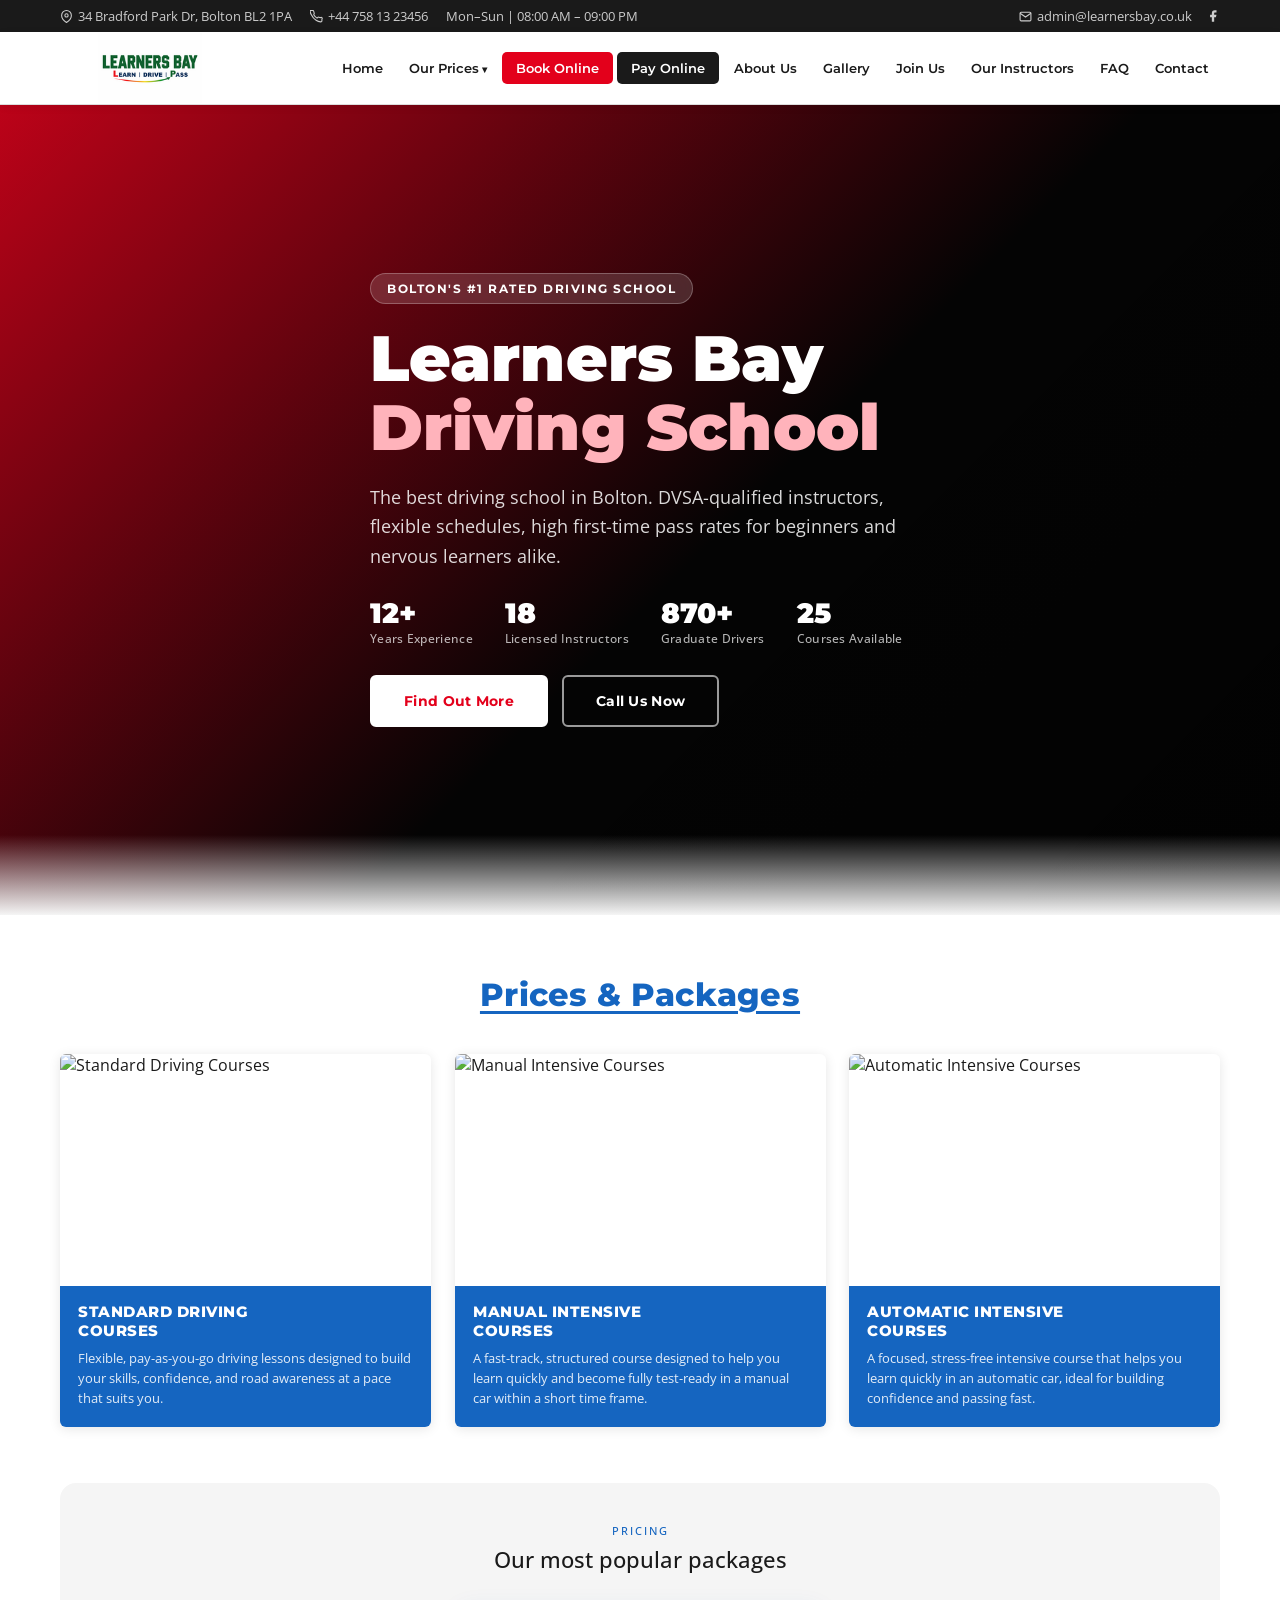
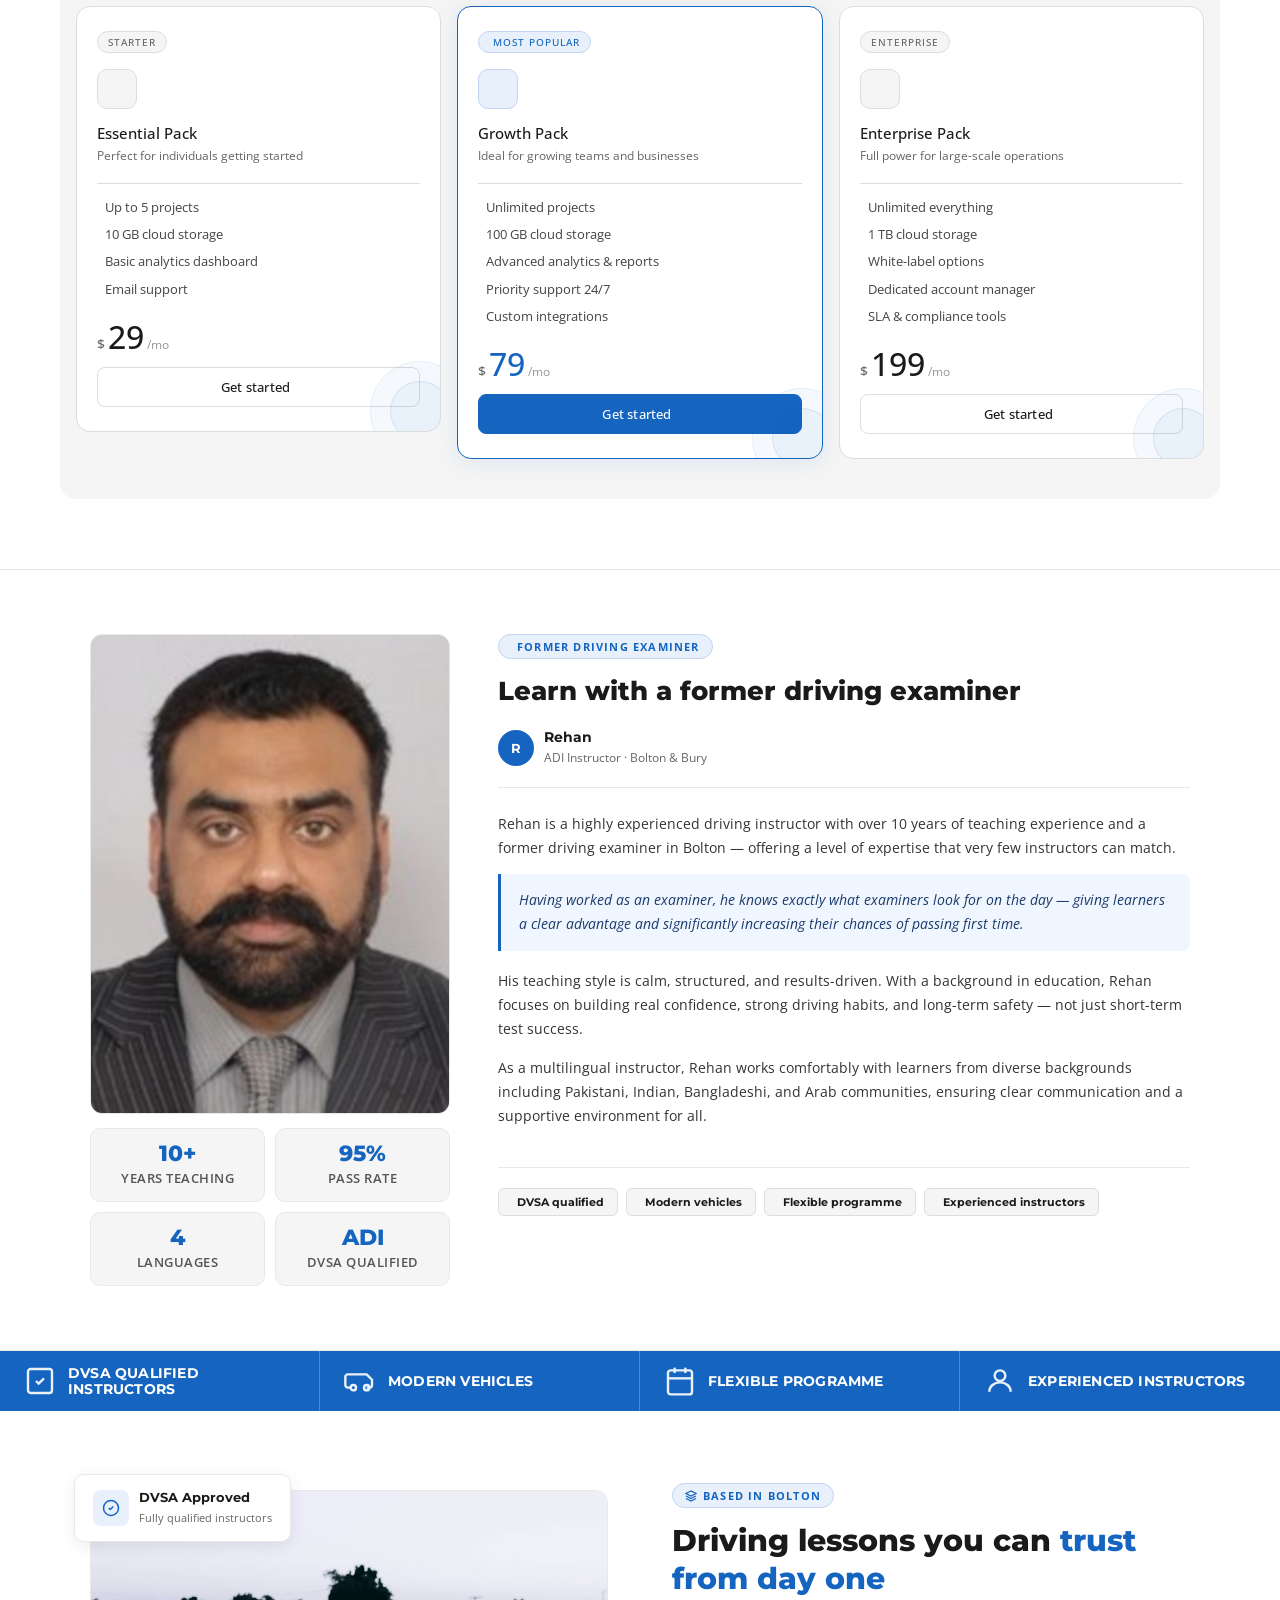
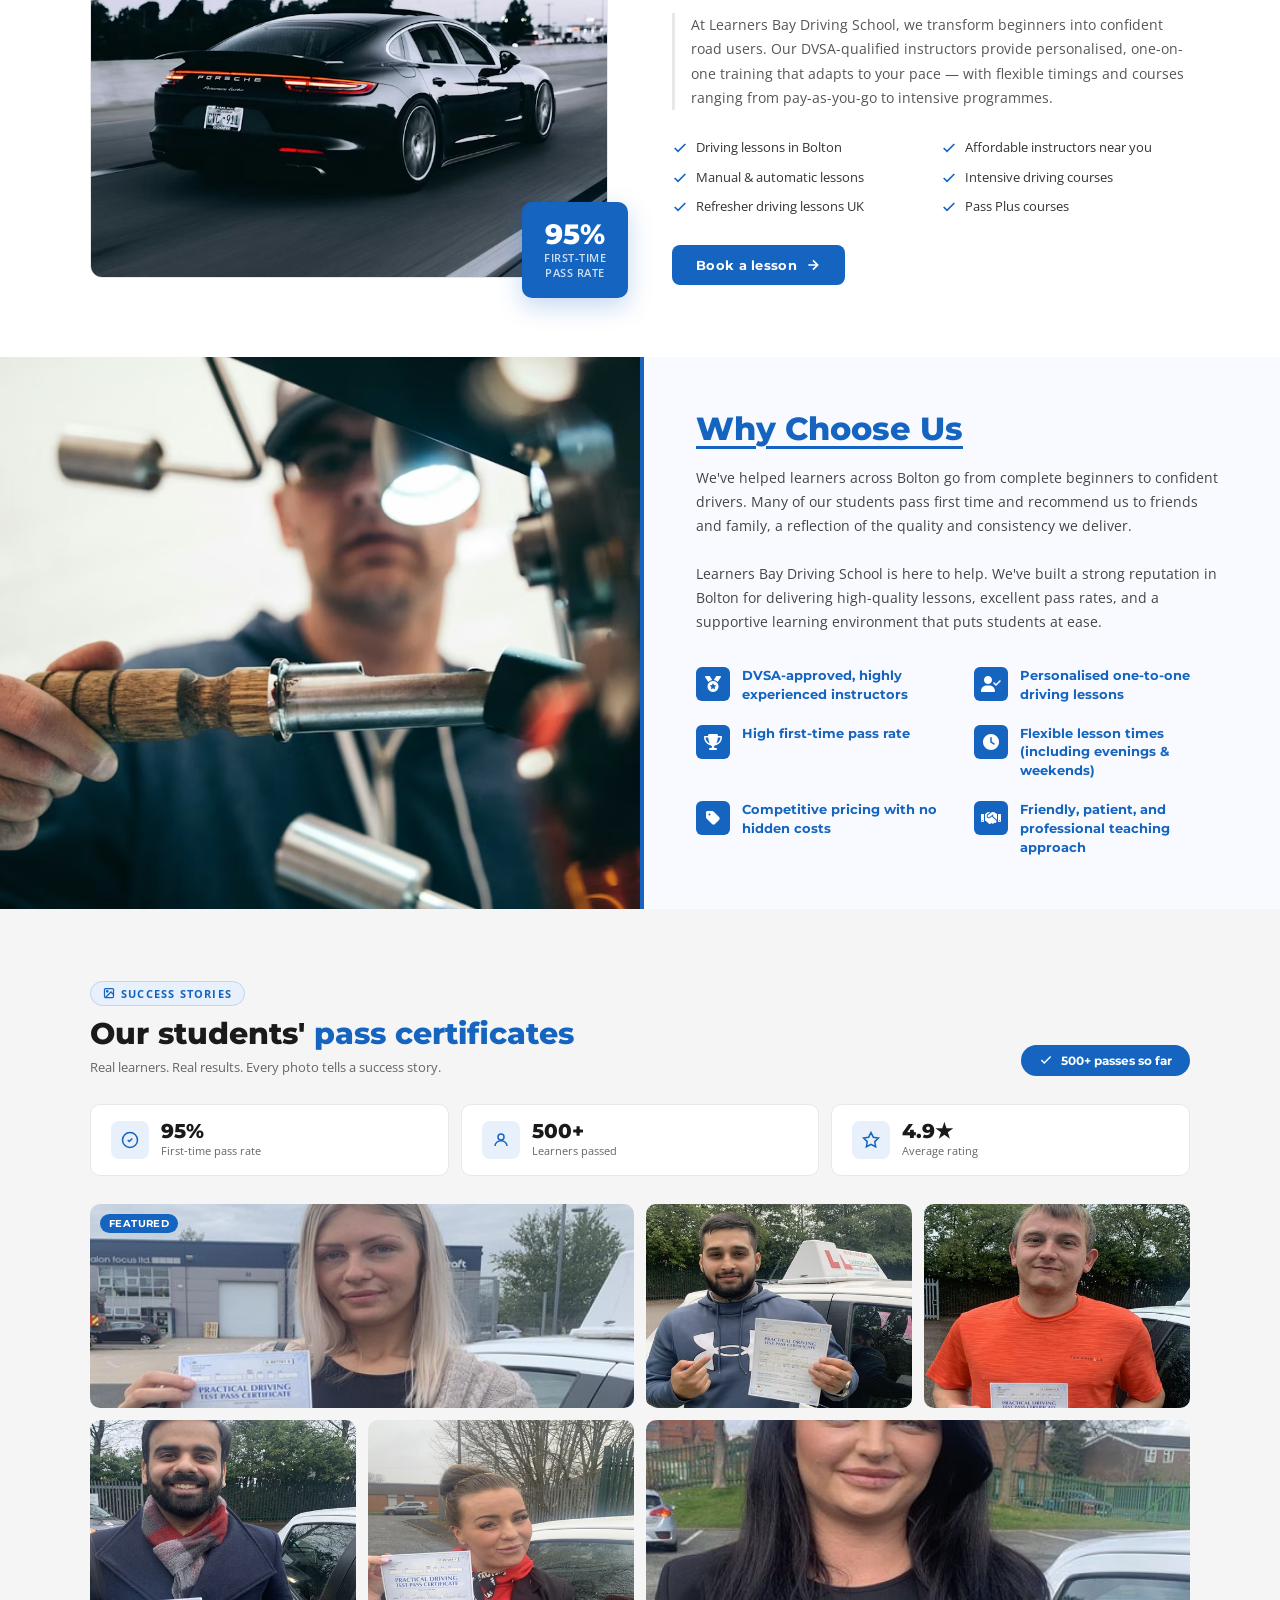
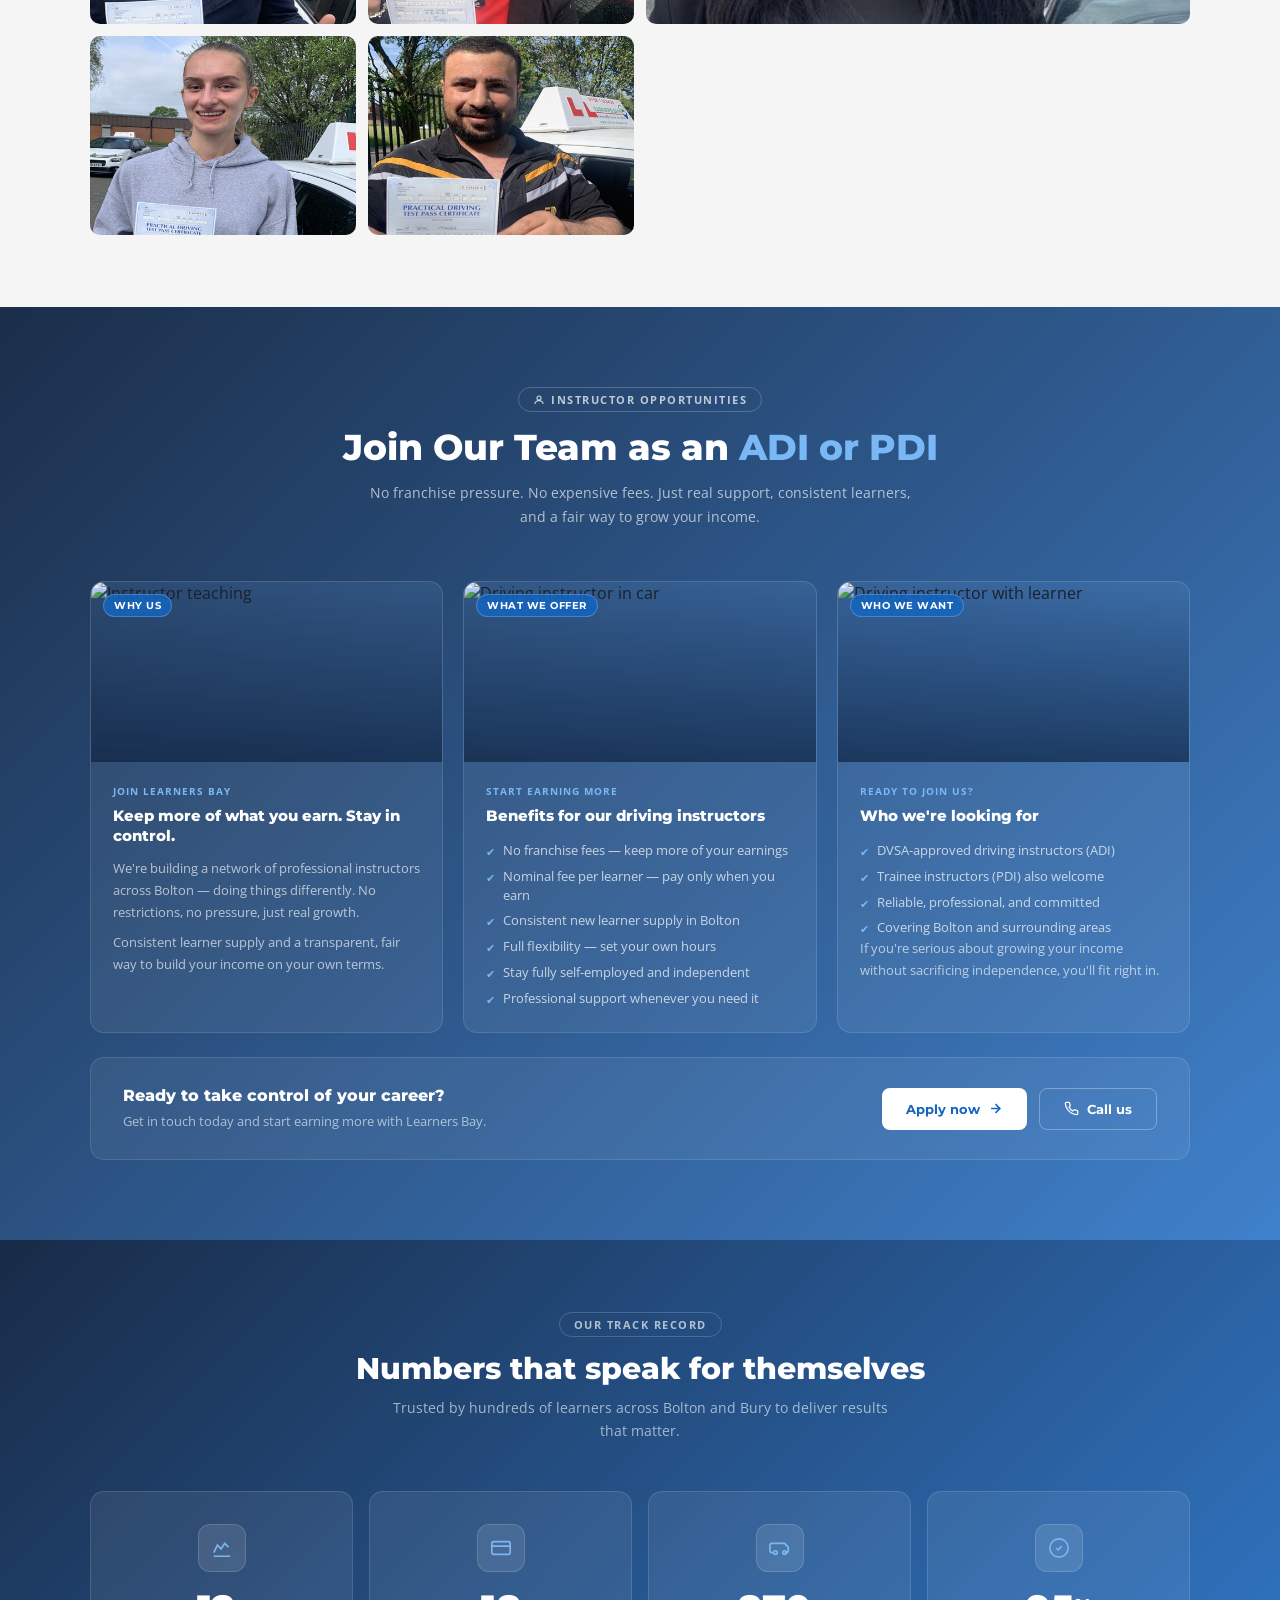
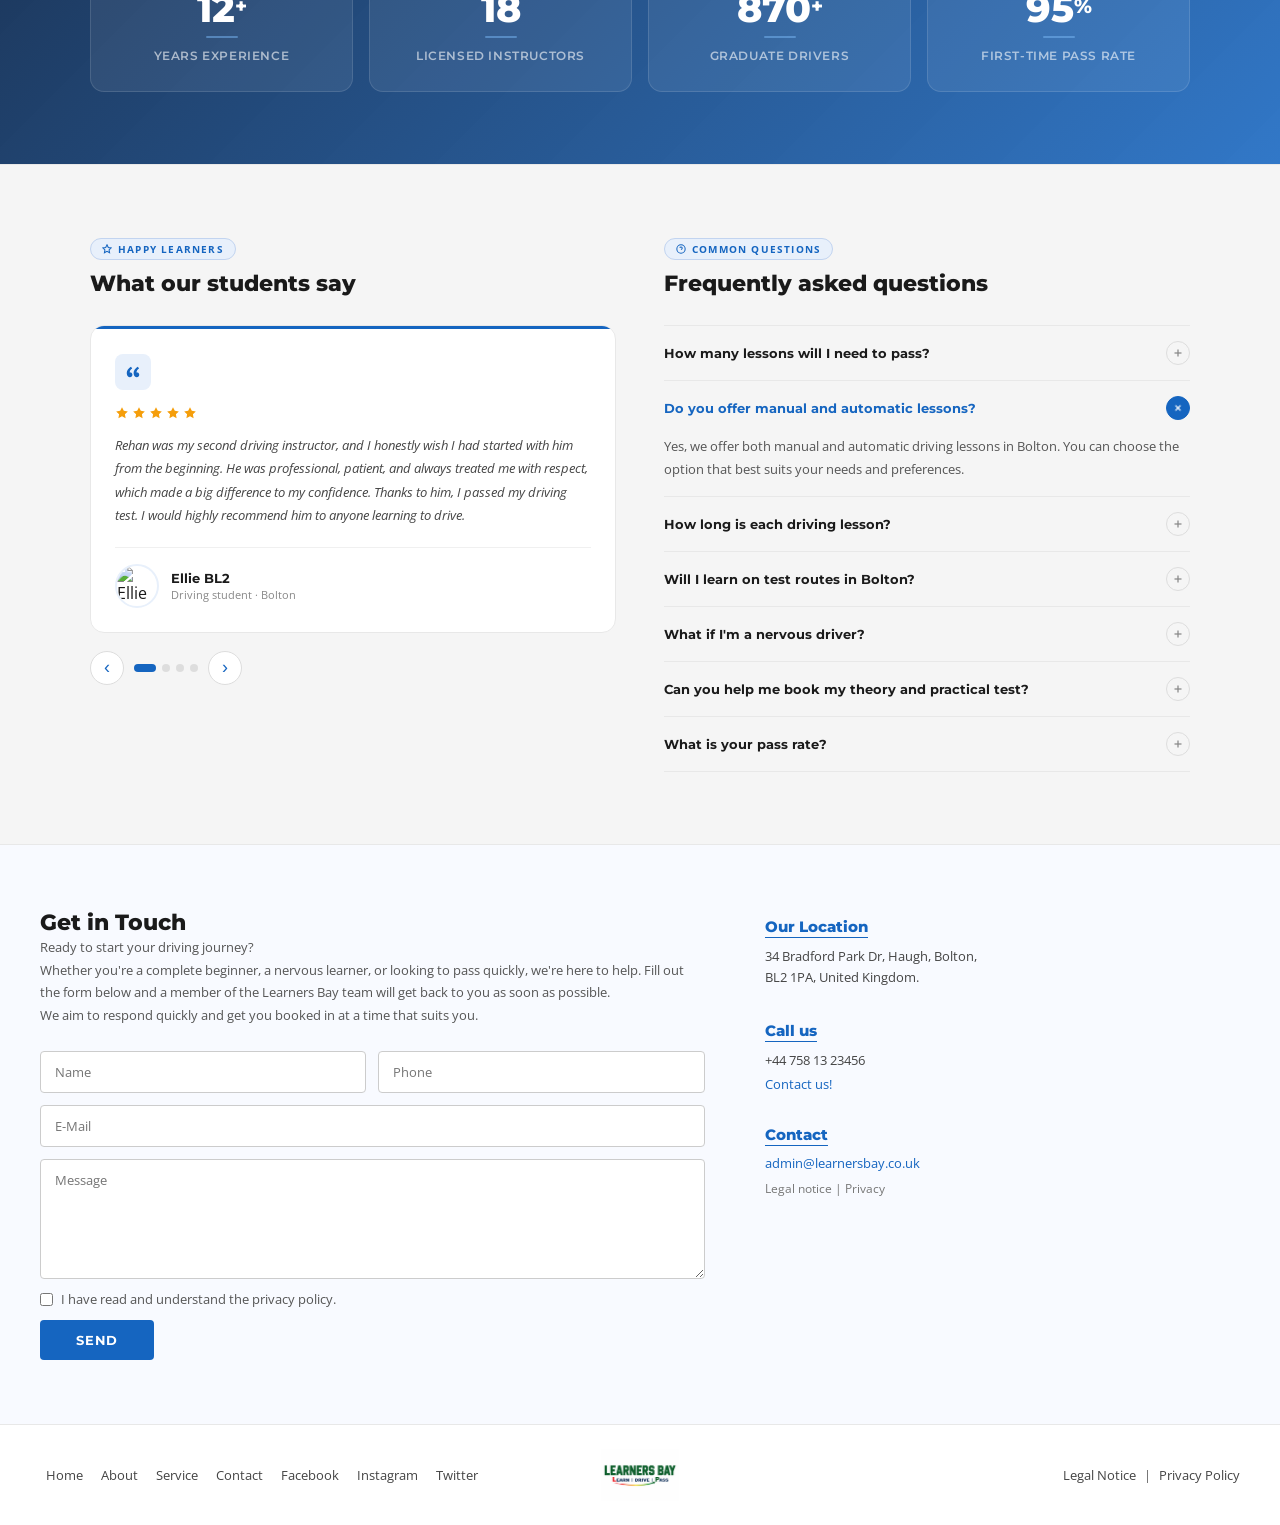
==== commit 52d98c80: "S" ====
--- a/index.html
+++ b/index.html
@@ -75,10 +75,6 @@
 
   <!-- Mobile Nav -->
   <div class="mobile-nav" id="mobileNav">
-    <a href="index.html">Home</a>
-    <a href="standard-driving-courses-book-online.html">Standard Packages</a>
-    <a href="manual-intensive-courses.html">Manual Intensive</a>
-    <a href="automatic-intensive-courses.html">Automatic Intensive</a>
     <a href="#aboutus">About Us</a>
     <a href="#gallery">Gallery</a>
     <a href="#">Join Us</a>
@@ -156,84 +152,87 @@
 
   </div><!-- /course-grid -->
 
-  <!-- ═══ POPULAR HEADING ═══ -->
-  <div class="popular-heading">
-    <h2>Our Most Popular Packages</h2>
-  </div>
-
-  <!-- ═══ PACKAGE CARDS ═══ -->
-  <div class="pkg-grid">
-
-    <!-- Pkg 1 -->
-    <div class="pkg-card">
-      <div class="pkg-header">
-        <div class="pkg-tag">Best Value</div>
-        <div class="pkg-title">
-          <span class="pkg-icon">🔥</span>
-          10 Hour Block Booking (Manual/Auto)
-        </div>
-        <div class="pkg-sub">Best Value for Regular Learners</div>
-      </div>
-      <div class="pkg-divider"></div>
-      <ul class="pkg-features">
-        <li>Save more compared to pay-as-you-go</li>
-        <li>Structured lessons for faster progress</li>
-        <li>Priority booking for consistent slots</li>
-        <li>Ideal for building confidence step-by-step</li>
+ <h2 class="sr-only">Most popular packages — three clean pricing tiers</h2>
+
+<div class="ps-wrap">
+  <div class="ps-head">
+    <p class="ps-eyebrow">Pricing</p>
+    <h2>Our most popular packages</h2>
+  </div>
+
+  <div class="ps-grid">
+
+    <div class="pc">
+      <div class="pc-badge">Starter</div>
+      <div class="pc-icon" aria-hidden="true"><i class="ti ti-rocket"></i></div>
+      <p class="pc-name">Essential Pack</p>
+      <p class="pc-sub">Perfect for individuals getting started</p>
+      <div class="pc-divider"></div>
+      <ul class="pc-features">
+        <li><i class="ti ti-check" aria-hidden="true"></i>Up to 5 projects</li>
+        <li><i class="ti ti-check" aria-hidden="true"></i>10 GB cloud storage</li>
+        <li><i class="ti ti-check" aria-hidden="true"></i>Basic analytics dashboard</li>
+        <li><i class="ti ti-check" aria-hidden="true"></i>Email support</li>
       </ul>
-      <div class="pkg-footer">
-        <div class="pkg-cta">👉 Start Learning TODAY</div>
-        <div class="pkg-price">£330 / £350</div>
-      </div>
-    </div>
-
-    <!-- Pkg 2 -->
-    <div class="pkg-card">
-      <div class="pkg-header">
-        <div class="pkg-tag">Most Popular</div>
-        <div class="pkg-title">
-          <span class="pkg-icon">⭐</span>
-          20 Hour Intensive Course (Manual/Auto)
-        </div>
-        <div class="pkg-sub">Perfect Balance of Speed &amp; Value</div>
-      </div>
-      <div class="pkg-divider"></div>
-      <ul class="pkg-features">
-        <li>Fast-track your driving within days</li>
-        <li>Covers manoeuvres, road skills &amp; confidence</li>
-        <li>Ideal for learners with some experience</li>
-        <li>Includes practical test fee</li>
+      <div class="pc-price-row">
+        <span class="pc-cur">$</span>
+        <span class="pc-price">29</span>
+        <span class="pc-per">/mo</span>
+      </div>
+      <button class="pc-btn">Get started <i class="ti ti-arrow-right" aria-hidden="true"></i></button>
+      <div class="glass-chip"></div>
+      <div class="glass-chip2"></div>
+    </div>
+
+    <div class="pc featured">
+      <div class="pc-badge"><i class="ti ti-star" style="font-size:10px"></i> Most popular</div>
+      <div class="pc-icon" aria-hidden="true"><i class="ti ti-brand-speedtest"></i></div>
+      <p class="pc-name">Growth Pack</p>
+      <p class="pc-sub">Ideal for growing teams and businesses</p>
+      <div class="pc-divider"></div>
+      <ul class="pc-features">
+        <li><i class="ti ti-check" aria-hidden="true"></i>Unlimited projects</li>
+        <li><i class="ti ti-check" aria-hidden="true"></i>100 GB cloud storage</li>
+        <li><i class="ti ti-check" aria-hidden="true"></i>Advanced analytics & reports</li>
+        <li><i class="ti ti-check" aria-hidden="true"></i>Priority support 24/7</li>
+        <li><i class="ti ti-check" aria-hidden="true"></i>Custom integrations</li>
       </ul>
-      <div class="pkg-footer">
-        <div class="pkg-cta">👉 Book Your Course NOW</div>
-        <div class="pkg-price">£870 / £890</div>
-      </div>
-    </div>
-
-    <!-- Pkg 3 -->
-    <div class="pkg-card">
-      <div class="pkg-header">
-        <div class="pkg-tag">Fastest</div>
-        <div class="pkg-title">
-          <span class="pkg-icon">🚀</span>
-          0–40 Hours in Five Days (Manual &amp; Auto)
-        </div>
-        <div class="pkg-sub">Fastest Way to Pass</div>
-      </div>
-      <div class="pkg-divider"></div>
-      <ul class="pkg-features">
-        <li>Go from beginner to test-ready in 5 days</li>
-        <li>Fully immersive, focused training</li>
-        <li>Practical test arranged immediately after</li>
-        <li>Best for highly committed learners</li>
+      <div class="pc-price-row">
+        <span class="pc-cur">$</span>
+        <span class="pc-price">79</span>
+        <span class="pc-per">/mo</span>
+      </div>
+      <button class="pc-btn">Get started <i class="ti ti-arrow-right" aria-hidden="true"></i></button>
+      <div class="glass-chip"></div>
+      <div class="glass-chip2"></div>
+    </div>
+
+    <div class="pc">
+      <div class="pc-badge">Enterprise</div>
+      <div class="pc-icon" aria-hidden="true"><i class="ti ti-building"></i></div>
+      <p class="pc-name">Enterprise Pack</p>
+      <p class="pc-sub">Full power for large-scale operations</p>
+      <div class="pc-divider"></div>
+      <ul class="pc-features">
+        <li><i class="ti ti-check" aria-hidden="true"></i>Unlimited everything</li>
+        <li><i class="ti ti-check" aria-hidden="true"></i>1 TB cloud storage</li>
+        <li><i class="ti ti-check" aria-hidden="true"></i>White-label options</li>
+        <li><i class="ti ti-check" aria-hidden="true"></i>Dedicated account manager</li>
+        <li><i class="ti ti-check" aria-hidden="true"></i>SLA & compliance tools</li>
       </ul>
-      <div class="pkg-footer">
-        <div class="pkg-cta">👉 Get Started FAST</div>
-        <div class="pkg-price">£1795</div>
-      </div>
-    </div>
-
-  </div><!-- /pkg-grid -->
+      <div class="pc-price-row">
+        <span class="pc-cur">$</span>
+        <span class="pc-price">199</span>
+        <span class="pc-per">/mo</span>
+      </div>
+      <button class="pc-btn">Get started <i class="ti ti-arrow-right" aria-hidden="true"></i></button>
+      <div class="glass-chip"></div>
+      <div class="glass-chip2"></div>
+    </div>
+
+  </div>
+</div>
+
 
 </div><!-- /section -->
 
@@ -247,39 +246,68 @@
 <section class="instructor-section" id="ourinstructor">
   <div class="instructor-inner">
 
-    <!-- LEFT: Photo full height -->
-    <div class="instructor-img">
-      <img
-        src="image/RehanIDCardPhoto.png"
-        alt="Rehan - Former Driving Examiner"
-      />
-    </div>
-
-    <!-- RIGHT: Content -->
-    <div class="instructor-content">
-      <h2>Learn with a Former Driving Examiner</h2>
-
-      <p>Rehan is a highly experienced driving instructor with over 10 years of teaching experience, and a former driving examiner in Bolton, offering a level of expertise that very few instructors can match.</p>
-
-      <p>Having worked as an examiner, he knows exactly what is required to pass the driving test and what examiners look for on the day. This insider knowledge allows him to train learners to test standard from the very beginning, giving them a clear advantage and significantly increasing their chances of passing first time.</p>
-
-      <p>His teaching style is calm, structured, and results-driven. With a background in education, Rehan focuses on delivering high-quality lessons that build real confidence, strong driving habits, and long-term safety on the road, not just short-term test success.</p>
-
-      <p>Based in Bolton and covering Bury, he is especially known for helping nervous learners become calm, confident, and in control behind the wheel.</p>
-
-      <p>As a multilingual instructor, Rehan has extensive experience working with learners from diverse backgrounds, including Pakistani, Indian, Bangladeshi, and Arab communities, ensuring clear communication and a comfortable, supportive learning environment for all.</p>
+    <div class="instructor-left">
+      <div class="instructor-img-wrap">
+        <img src="image/RehanIDCardPhoto.png" alt="Rehan — Former Driving Examiner" />
+      </div>
+      <div class="instructor-stat-row">
+        <div class="instructor-stat">
+          <div class="stat-num">10+</div>
+          <div class="stat-label">Years teaching</div>
+        </div>
+        <div class="instructor-stat">
+          <div class="stat-num">95%</div>
+          <div class="stat-label">Pass rate</div>
+        </div>
+        <div class="instructor-stat">
+          <div class="stat-num">4</div>
+          <div class="stat-label">Languages</div>
+        </div>
+        <div class="instructor-stat">
+          <div class="stat-num">ADI</div>
+          <div class="stat-label">DVSA qualified</div>
+        </div>
+      </div>
+    </div>
+
+    <div class="instructor-right">
+      <div class="instructor-eyebrow">
+        <i class="ti ti-award"></i> Former driving examiner
+      </div>
+      <h2 class="instructor-title">Learn with a former driving examiner</h2>
+
+      <div class="instructor-name-row">
+        <div class="instructor-avatar">R</div>
+        <div>
+          <strong>Rehan</strong>
+          <span>ADI Instructor · Bolton &amp; Bury</span>
+        </div>
+      </div>
+
+      <hr class="instructor-divider" />
+
+      <div class="instructor-body">
+        <p>Rehan is a highly experienced driving instructor with over 10 years of teaching experience and a former driving examiner in Bolton — offering a level of expertise that very few instructors can match.</p>
+
+        <blockquote class="instructor-highlight">
+          <p>Having worked as an examiner, he knows exactly what examiners look for on the day — giving learners a clear advantage and significantly increasing their chances of passing first time.</p>
+        </blockquote>
+
+        <p>His teaching style is calm, structured, and results-driven. With a background in education, Rehan focuses on building real confidence, strong driving habits, and long-term safety — not just short-term test success.</p>
+
+        <p>As a multilingual instructor, Rehan works comfortably with learners from diverse backgrounds including Pakistani, Indian, Bangladeshi, and Arab communities, ensuring clear communication and a supportive environment for all.</p>
+      </div>
 
       <div class="instructor-badges">
-        <span> DVSA Qualified Instructors</span>
-        <span> Modern Vehicles</span>
-        <span> Flexible Programme</span>
-        <span> Experienced Instructors</span>
+        <span class="instructor-badge"><i class="ti ti-rosette"></i> DVSA qualified</span>
+        <span class="instructor-badge"><i class="ti ti-car"></i> Modern vehicles</span>
+        <span class="instructor-badge"><i class="ti ti-calendar"></i> Flexible programme</span>
+        <span class="instructor-badge"><i class="ti ti-users"></i> Experienced instructors</span>
       </div>
     </div>
 
   </div>
 </section>
-
 
 
 
@@ -289,83 +317,71 @@
 <!-- ═══ FEATURES BAR ═══ -->
 <div class="features-bar">
   <div class="features-bar-inner">
-
     <div class="feature-item">
-      <svg viewBox="0 0 24 24" fill="none" stroke="currentColor" stroke-width="1.8" xmlns="http://www.w3.org/2000/svg">
-        <rect x="3" y="3" width="18" height="18" rx="2"/><path d="M9 12l2 2 4-4"/>
-      </svg>
+      <svg viewBox="0 0 24 24" fill="none" stroke="currentColor" stroke-width="1.8"><rect x="3" y="3" width="18" height="18" rx="2"/><path d="M9 12l2 2 4-4"/></svg>
       <span>DVSA Qualified instructors</span>
     </div>
-
     <div class="feature-item">
-      <svg viewBox="0 0 24 24" fill="none" stroke="currentColor" stroke-width="1.8" xmlns="http://www.w3.org/2000/svg">
-        <path d="M5 17H3a2 2 0 01-2-2V9a2 2 0 012-2h14l4 4v4a2 2 0 01-2 2h-2"/><circle cx="7" cy="17" r="2"/><circle cx="17" cy="17" r="2"/>
-      </svg>
+      <svg viewBox="0 0 24 24" fill="none" stroke="currentColor" stroke-width="1.8"><path d="M5 17H3a2 2 0 01-2-2V9a2 2 0 012-2h14l4 4v4a2 2 0 01-2 2h-2"/><circle cx="7" cy="17" r="2"/><circle cx="17" cy="17" r="2"/></svg>
       <span>Modern vehicles</span>
     </div>
-
     <div class="feature-item">
-      <svg viewBox="0 0 24 24" fill="none" stroke="currentColor" stroke-width="1.8" xmlns="http://www.w3.org/2000/svg">
-        <rect x="3" y="4" width="18" height="18" rx="2"/><line x1="16" y1="2" x2="16" y2="6"/><line x1="8" y1="2" x2="8" y2="6"/><line x1="3" y1="10" x2="21" y2="10"/>
-      </svg>
+      <svg viewBox="0 0 24 24" fill="none" stroke="currentColor" stroke-width="1.8"><rect x="3" y="4" width="18" height="18" rx="2"/><line x1="16" y1="2" x2="16" y2="6"/><line x1="8" y1="2" x2="8" y2="6"/><line x1="3" y1="10" x2="21" y2="10"/></svg>
       <span>Flexible programme</span>
     </div>
-
     <div class="feature-item">
-      <svg viewBox="0 0 24 24" fill="none" stroke="currentColor" stroke-width="1.8" xmlns="http://www.w3.org/2000/svg">
-        <circle cx="12" cy="8" r="4"/><path d="M4 20c0-4 3.6-7 8-7s8 3 8 7"/>
-      </svg>
+      <svg viewBox="0 0 24 24" fill="none" stroke="currentColor" stroke-width="1.8"><circle cx="12" cy="8" r="4"/><path d="M4 20c0-4 3.6-7 8-7s8 3 8 7"/></svg>
       <span>Experienced instructors</span>
     </div>
-
   </div>
 </div>
-
 
 <!-- ═══ ABOUT SECTION ═══ -->
 <section class="about-section" id="aboutus">
   <div class="about-inner">
 
-    <!-- LEFT: Text -->
+    <div class="about-img-col">
+      <div class="about-float-card top">
+        <div class="about-float-icon">
+          <svg viewBox="0 0 24 24" fill="none" stroke="currentColor" stroke-width="2"><path d="M9 12l2 2 4-4"/><circle cx="12" cy="12" r="10"/></svg>
+        </div>
+        <div class="about-float-text">
+          <strong>DVSA Approved</strong>
+          <span>Fully qualified instructors</span>
+        </div>
+      </div>
+
+      <div class="about-img-wrap">
+        <img src="image/aboutus.avif" alt="Driving lesson in Bolton" />
+      </div>
+
+      <div class="about-float-card bottom">
+        <div class="about-float-num">95%</div>
+        <div class="about-float-label">First-time<br>pass rate</div>
+      </div>
+    </div>
+
     <div class="about-content">
-      <h2>About us</h2>
-
-      <p>At Learners Bay Driving School, we take pride in transforming beginners into confident road users. Located in Bolton, we offer tailored driving lessons that accommodate various skill levels, focusing on building competence and safety. Our DVSA-qualified instructors provide personalized, one-on-one training that adapts to each individual's pace and comfort, ensuring you're ready for real-world driving. We offer flexible lesson timings and a range of courses, from standard pay-as-you-go sessions to intensive programs. Our positive reputation is reflected in our high first-time pass rates, backed by testimonials from satisfied learners. Whether you prefer manual or automatic lessons, our commitment to quality education and support sets us apart. Start your journey to becoming a responsible driver with us today!</p>
+      <div class="about-eyebrow">
+        <svg width="12" height="12" viewBox="0 0 24 24" fill="none" stroke="currentColor" stroke-width="2.5"><path d="M12 2L2 7l10 5 10-5-10-5z"/><path d="M2 17l10 5 10-5"/><path d="M2 12l10 5 10-5"/></svg>
+        Based in Bolton
+      </div>
+      <h2 class="about-title">Driving lessons you can <span>trust from day one</span></h2>
+      <p class="about-desc">At Learners Bay Driving School, we transform beginners into confident road users. Our DVSA-qualified instructors provide personalised, one-on-one training that adapts to your pace — with flexible timings and courses ranging from pay-as-you-go to intensive programmes.</p>
 
       <ul class="about-list">
-        <li>
-          <svg class="check-icon" viewBox="0 0 24 24" fill="none" stroke="currentColor" stroke-width="2.5"><polyline points="20 6 9 17 4 12"/></svg>
-          Driving lessons in Bolton
-        </li>
-        <li>
-          <svg class="check-icon" viewBox="0 0 24 24" fill="none" stroke="currentColor" stroke-width="2.5"><polyline points="20 6 9 17 4 12"/></svg>
-          Affordable driving instructors near you
-        </li>
-        <li>
-          <svg class="check-icon" viewBox="0 0 24 24" fill="none" stroke="currentColor" stroke-width="2.5"><polyline points="20 6 9 17 4 12"/></svg>
-          Manual or automatic driving lessons in Bolton
-        </li>
-        <li>
-          <svg class="check-icon" viewBox="0 0 24 24" fill="none" stroke="currentColor" stroke-width="2.5"><polyline points="20 6 9 17 4 12"/></svg>
-          Intensive driving courses Bolton
-        </li>
-        <li>
-          <svg class="check-icon" viewBox="0 0 24 24" fill="none" stroke="currentColor" stroke-width="2.5"><polyline points="20 6 9 17 4 12"/></svg>
-          Refresher driving lessons UK
-        </li>
-        <li>
-          <svg class="check-icon" viewBox="0 0 24 24" fill="none" stroke="currentColor" stroke-width="2.5"><polyline points="20 6 9 17 4 12"/></svg>
-          PASS PLUS Courses
-        </li>
+        <li><svg viewBox="0 0 24 24" fill="none" stroke="currentColor" stroke-width="2.5"><polyline points="20 6 9 17 4 12"/></svg>Driving lessons in Bolton</li>
+        <li><svg viewBox="0 0 24 24" fill="none" stroke="currentColor" stroke-width="2.5"><polyline points="20 6 9 17 4 12"/></svg>Affordable instructors near you</li>
+        <li><svg viewBox="0 0 24 24" fill="none" stroke="currentColor" stroke-width="2.5"><polyline points="20 6 9 17 4 12"/></svg>Manual &amp; automatic lessons</li>
+        <li><svg viewBox="0 0 24 24" fill="none" stroke="currentColor" stroke-width="2.5"><polyline points="20 6 9 17 4 12"/></svg>Intensive driving courses</li>
+        <li><svg viewBox="0 0 24 24" fill="none" stroke="currentColor" stroke-width="2.5"><polyline points="20 6 9 17 4 12"/></svg>Refresher driving lessons UK</li>
+        <li><svg viewBox="0 0 24 24" fill="none" stroke="currentColor" stroke-width="2.5"><polyline points="20 6 9 17 4 12"/></svg>Pass Plus courses</li>
       </ul>
-    </div>
-
-    <!-- RIGHT: Image -->
-    <div class="about-image">
-      <img
-        src="image/aboutus.avif"
-        alt="Driving lesson in Bolton"
-      />
+
+      <a href="#contact" class="about-cta">
+        Book a lesson
+        <svg viewBox="0 0 24 24" fill="none" stroke="currentColor" stroke-width="2.5"><path d="M5 12h14M12 5l7 7-7 7"/></svg>
+      </a>
     </div>
 
   </div>
@@ -449,251 +465,317 @@
 </section>
 
 <!-- ═══ GALLERY SECTION ═══ -->
+<!-- ═══ GALLERY SECTION ═══ -->
 <section class="gallery-section" id="gallery">
   <div class="gallery-inner">
-    <div class="gallery-heading-wrap">
-      <h2 class="gallery-heading">Gallery</h2>
-    </div>
+
+    <div class="gallery-header">
+      <div class="gallery-header-left">
+        <div class="gallery-eyebrow">
+          <svg width="12" height="12" viewBox="0 0 24 24" fill="none" stroke="currentColor" stroke-width="2.5">
+            <rect x="3" y="3" width="18" height="18" rx="2"/><circle cx="8.5" cy="8.5" r="1.5"/><path d="M21 15l-5-5L5 21"/>
+          </svg>
+          Success stories
+        </div>
+        <h2 class="gallery-title">Our students' <span>pass certificates</span></h2>
+        <p class="gallery-sub">Real learners. Real results. Every photo tells a success story.</p>
+      </div>
+      <div class="gallery-count-pill">
+        <svg viewBox="0 0 24 24" fill="none" stroke="currentColor" stroke-width="2.5" width="14" height="14"><polyline points="20 6 9 17 4 12"/></svg>
+        500+ passes so far
+      </div>
+    </div>
+
+    <div class="gallery-stats">
+      <div class="gallery-stat">
+        <div class="gallery-stat-icon">
+          <svg viewBox="0 0 24 24" fill="none" stroke="currentColor" stroke-width="2"><path d="M9 12l2 2 4-4"/><circle cx="12" cy="12" r="10"/></svg>
+        </div>
+        <div>
+          <div class="gallery-stat-num">95%</div>
+          <div class="gallery-stat-label">First-time pass rate</div>
+        </div>
+      </div>
+      <div class="gallery-stat">
+        <div class="gallery-stat-icon">
+          <svg viewBox="0 0 24 24" fill="none" stroke="currentColor" stroke-width="2"><circle cx="12" cy="8" r="4"/><path d="M4 20c0-4 3.6-7 8-7s8 3 8 7"/></svg>
+        </div>
+        <div>
+          <div class="gallery-stat-num">500+</div>
+          <div class="gallery-stat-label">Learners passed</div>
+        </div>
+      </div>
+      <div class="gallery-stat">
+        <div class="gallery-stat-icon">
+          <svg viewBox="0 0 24 24" fill="none" stroke="currentColor" stroke-width="2"><polygon points="12 2 15.09 8.26 22 9.27 17 14.14 18.18 21.02 12 17.77 5.82 21.02 7 14.14 2 9.27 8.91 8.26 12 2"/></svg>
+        </div>
+        <div>
+          <div class="gallery-stat-num">4.9★</div>
+          <div class="gallery-stat-label">Average rating</div>
+        </div>
+      </div>
+    </div>
+
     <div class="gallery-grid">
-      <div class="gallery-item"><img src="image/gal-img-1.jpg" alt="Student pass certificate 1" /></div>
-      <div class="gallery-item"><img src="image/gal-img-2.jpg" alt="Student pass certificate 2" /></div>
-      <div class="gallery-item"><img src="image/gal-img--3.jpg" alt="Student pass certificate 3" /></div>
-      <div class="gallery-item"><img src="image/gal-img-4.jpg" alt="Student pass certificate 4" /></div>
-      <div class="gallery-item"><img src="image/gal-img-5.jpg" alt="Student pass certificate 5" /></div>
-      <div class="gallery-item"><img src="image/gal-img-6.jpg" alt="Student pass certificate 6" /></div>
-      <div class="gallery-item"><img src="image/gal-img-7.jpg" alt="Student pass certificate 7" /></div>
-      <div class="gallery-item"><img src="image/gal-img-8.jpg" alt="Student pass certificate 8" /></div>
-    </div>
+      <div class="gallery-item wide">
+        <img src="image/gal-img-1.jpg" alt="Student pass certificate 1" />
+        <div class="gallery-overlay"><div class="gallery-overlay-icon"><svg viewBox="0 0 24 24" fill="none" stroke="currentColor" stroke-width="2"><circle cx="11" cy="11" r="8"/><line x1="21" y1="21" x2="16.65" y2="16.65"/><line x1="11" y1="8" x2="11" y2="14"/><line x1="8" y1="11" x2="14" y2="11"/></svg></div></div>
+        <div class="gallery-badge">Featured</div>
+      </div>
+      <div class="gallery-item">
+        <img src="image/gal-img-2.jpg" alt="Student pass certificate 2" />
+        <div class="gallery-overlay"><div class="gallery-overlay-icon"><svg viewBox="0 0 24 24" fill="none" stroke="currentColor" stroke-width="2"><circle cx="11" cy="11" r="8"/><line x1="21" y1="21" x2="16.65" y2="16.65"/><line x1="11" y1="8" x2="11" y2="14"/><line x1="8" y1="11" x2="14" y2="11"/></svg></div></div>
+      </div>
+      <div class="gallery-item">
+        <img src="image/gal-img--3.jpg" alt="Student pass certificate 3" />
+        <div class="gallery-overlay"><div class="gallery-overlay-icon"><svg viewBox="0 0 24 24" fill="none" stroke="currentColor" stroke-width="2"><circle cx="11" cy="11" r="8"/><line x1="21" y1="21" x2="16.65" y2="16.65"/><line x1="11" y1="8" x2="11" y2="14"/><line x1="8" y1="11" x2="14" y2="11"/></svg></div></div>
+      </div>
+      <div class="gallery-item">
+        <img src="image/gal-img-4.jpg" alt="Student pass certificate 4" />
+        <div class="gallery-overlay"><div class="gallery-overlay-icon"><svg viewBox="0 0 24 24" fill="none" stroke="currentColor" stroke-width="2"><circle cx="11" cy="11" r="8"/><line x1="21" y1="21" x2="16.65" y2="16.65"/><line x1="11" y1="8" x2="11" y2="14"/><line x1="8" y1="11" x2="14" y2="11"/></svg></div></div>
+      </div>
+      <div class="gallery-item">
+        <img src="image/gal-img-5.jpg" alt="Student pass certificate 5" />
+        <div class="gallery-overlay"><div class="gallery-overlay-icon"><svg viewBox="0 0 24 24" fill="none" stroke="currentColor" stroke-width="2"><circle cx="11" cy="11" r="8"/><line x1="21" y1="21" x2="16.65" y2="16.65"/><line x1="11" y1="8" x2="11" y2="14"/><line x1="8" y1="11" x2="14" y2="11"/></svg></div></div>
+      </div>
+      <div class="gallery-item wide">
+        <img src="image/gal-img-6.jpg" alt="Student pass certificate 6" />
+        <div class="gallery-overlay"><div class="gallery-overlay-icon"><svg viewBox="0 0 24 24" fill="none" stroke="currentColor" stroke-width="2"><circle cx="11" cy="11" r="8"/><line x1="21" y1="21" x2="16.65" y2="16.65"/><line x1="11" y1="8" x2="11" y2="14"/><line x1="8" y1="11" x2="14" y2="11"/></svg></div></div>
+      </div>
+      <div class="gallery-item">
+        <img src="image/gal-img-7.jpg" alt="Student pass certificate 7" />
+        <div class="gallery-overlay"><div class="gallery-overlay-icon"><svg viewBox="0 0 24 24" fill="none" stroke="currentColor" stroke-width="2"><circle cx="11" cy="11" r="8"/><line x1="21" y1="21" x2="16.65" y2="16.65"/><line x1="11" y1="8" x2="11" y2="14"/><line x1="8" y1="11" x2="14" y2="11"/></svg></div></div>
+      </div>
+      <div class="gallery-item">
+        <img src="image/gal-img-8.jpg" alt="Student pass certificate 8" />
+        <div class="gallery-overlay"><div class="gallery-overlay-icon"><svg viewBox="0 0 24 24" fill="none" stroke="currentColor" stroke-width="2"><circle cx="11" cy="11" r="8"/><line x1="21" y1="21" x2="16.65" y2="16.65"/><line x1="11" y1="8" x2="11" y2="14"/><line x1="8" y1="11" x2="14" y2="11"/></svg></div></div>
+      </div>
+    </div>
+
   </div>
 </section>
-
+<!-- ═══ JOIN OUR TEAM SECTION ═══ -->
 <!-- ═══ JOIN OUR TEAM SECTION ═══ -->
 <section class="join-section" id="joinus">
-  <div class="join-header">
-    <h2 class="join-title">Join Our Team as an <span>ADI or PDI</span></h2>
-  </div>
-
+  <div class="join-bg"></div>
+  <div class="join-overlay"></div>
   <div class="join-inner">
-    <div class="join-card">
-
-      <!-- Block 1 -->
-      <div class="join-block">
-        <div class="join-block-text">
-          <span class="join-label">Join Learners Bay Driving School</span>
-          <h3 class="join-block-heading">Keep more of what you earn. Get more learners. Stay in control.</h3>
-          <p>At Learners Bay Driving School, we're building a network of professional, motivated driving instructors across Bolton and we're doing things differently.</p>
-          <p>No franchise pressure. No expensive weekly fees. No unnecessary restrictions. Just real support, consistent learner supply, and a fair, transparent way to grow your income.</p>
-        </div>
-        <div class="join-block-image">
+
+    <div class="join-head">
+      <div class="join-eyebrow">
+        <svg width="12" height="12" viewBox="0 0 24 24" fill="none" stroke="currentColor" stroke-width="2.5"><circle cx="12" cy="8" r="4"/><path d="M4 20c0-4 3.6-7 8-7s8 3 8 7"/></svg>
+        Instructor opportunities
+      </div>
+      <h2 class="join-title">Join Our Team as an <span>ADI or PDI</span></h2>
+      <p class="join-subtitle">No franchise pressure. No expensive fees. Just real support, consistent learners, and a fair way to grow your income.</p>
+    </div>
+
+    <div class="join-grid">
+
+      <div class="join-card">
+        <div class="join-card-img">
           <img src="https://images.unsplash.com/photo-1434030216411-0b793f4b4173?w=480&auto=format&fit=crop&q=80" alt="Instructor teaching" />
-        </div>
-      </div>
-
-      <div class="join-divider"></div>
-
-      <!-- Block 2 -->
-      <div class="join-block">
-        <div class="join-block-text">
-          <span class="join-label">Start Earning More – Without the Risk</span>
-          <h3 class="join-block-heading">What We Offer to Our Driving Instructors</h3>
+          <div class="join-card-img-overlay"></div>
+          <div class="join-card-img-badge">Why us</div>
+        </div>
+        <div class="join-card-body">
+          <div class="join-card-label">Join Learners Bay</div>
+          <h3 class="join-card-heading">Keep more of what you earn. Stay in control.</h3>
+          <p>We're building a network of professional instructors across Bolton — doing things differently. No restrictions, no pressure, just real growth.</p>
+          <p>Consistent learner supply and a transparent, fair way to build your income on your own terms.</p>
+        </div>
+      </div>
+
+      <div class="join-card">
+        <div class="join-card-img">
+          <img src="https://images.unsplash.com/photo-1558618666-fcd25c85cd64?w=480&auto=format&fit=crop&q=80" alt="Driving instructor in car" />
+          <div class="join-card-img-overlay"></div>
+          <div class="join-card-img-badge">What we offer</div>
+        </div>
+        <div class="join-card-body">
+          <div class="join-card-label">Start earning more</div>
+          <h3 class="join-card-heading">Benefits for our driving instructors</h3>
           <ul class="join-list">
-            <li>No franchise fees: retain more of your hard-earned money</li>
-            <li>Minimal, nominal fee per accepted learner: you only pay when you earn</li>
-            <li>Consistent influx of new learners in Bolton</li>
-            <li>Full flexibility: set your own hours and availability</li>
-            <li>Independence: stay self-employed and in control</li>
-            <li>Professional support available whenever you need it</li>
+            <li>No franchise fees — keep more of your earnings</li>
+            <li>Nominal fee per learner — pay only when you earn</li>
+            <li>Consistent new learner supply in Bolton</li>
+            <li>Full flexibility — set your own hours</li>
+            <li>Stay fully self-employed and independent</li>
+            <li>Professional support whenever you need it</li>
           </ul>
         </div>
-        <div class="join-block-image">
-          <img src="https://images.unsplash.com/photo-1558618666-fcd25c85cd64?w=480&auto=format&fit=crop&q=80" alt="Driving instructor in car" />
-        </div>
-      </div>
-
-      <div class="join-divider"></div>
-
-      <!-- Block 3 -->
-      <div class="join-block">
-        <div class="join-block-text">
-          <span class="join-label">Join Learners Bay today and take control of your earnings.</span>
-          <h3 class="join-block-heading">Who We're Looking For</h3>
-          <p>We're looking for:</p>
+      </div>
+
+      <div class="join-card">
+        <div class="join-card-img">
+          <img src="https://images.unsplash.com/photo-1544636331-e26879cd4d9b?w=480&auto=format&fit=crop&q=80" alt="Driving instructor with learner" />
+          <div class="join-card-img-overlay"></div>
+          <div class="join-card-img-badge">Who we want</div>
+        </div>
+        <div class="join-card-body">
+          <div class="join-card-label">Ready to join us?</div>
+          <h3 class="join-card-heading">Who we're looking for</h3>
           <ul class="join-list">
             <li>DVSA-approved driving instructors (ADI)</li>
             <li>Trainee instructors (PDI) also welcome</li>
-            <li>Reliable, professional, and committed individuals</li>
-            <li>Instructors covering Bolton and surrounding areas</li>
+            <li>Reliable, professional, and committed</li>
+            <li>Covering Bolton and surrounding areas</li>
           </ul>
-          <p>If you're serious about growing your income without sacrificing your independence, you'll fit right in.</p>
-        </div>
-        <div class="join-block-image">
-          <img src="https://images.unsplash.com/photo-1544636331-e26879cd4d9b?w=480&auto=format&fit=crop&q=80" alt="Driving instructor with learner" />
-        </div>
-      </div>
-    </div>
-<h1>difjdsiojf</h1>
-
-
-
-
+          <p>If you're serious about growing your income without sacrificing independence, you'll fit right in.</p>
+        </div>
+      </div>
+
+    </div>
+
+    <div class="join-bottom">
+      <div class="join-bottom-text">
+        <strong>Ready to take control of your career?</strong>
+        <span>Get in touch today and start earning more with Learners Bay.</span>
+      </div>
+      <div class="join-cta-row">
+        <a href="#contact" class="join-btn-primary">
+          Apply now
+          <svg viewBox="0 0 24 24" fill="none" stroke="currentColor" stroke-width="2.5" width="15" height="15"><path d="M5 12h14M12 5l7 7-7 7"/></svg>
+        </a>
+        <a href="tel:+441234567890" class="join-btn-secondary">
+          <svg viewBox="0 0 24 24" fill="none" stroke="currentColor" stroke-width="2" width="15" height="15"><path d="M22 16.92v3a2 2 0 01-2.18 2 19.79 19.79 0 01-8.63-3.07 19.5 19.5 0 01-6-6A19.79 19.79 0 012.12 4.18 2 2 0 014.11 2h3a2 2 0 012 1.72c.127.96.361 1.903.7 2.81a2 2 0 01-.45 2.11L8.09 9.91a16 16 0 006 6l1.27-1.27a2 2 0 012.11-.45c.907.339 1.85.573 2.81.7A2 2 0 0122 16.92z"/></svg>
+          Call us
+        </a>
+      </div>
+    </div>
 
   </div>
 </section>
-
-<!-- ═══ STATS SECTION ═══ -->
-<section class="stats-section">
-  <div class="stats-bg"></div>
-  <div class="stats-inner">
-
-    <div class="stats-heading">
-      <h2>Our Track Record Speaks for Itself</h2>
-      <p>Trusted by hundreds of learners across Bolton and Bury to deliver results that matter.</p>
-    </div>
-
-    <div class="stats-grid">
-
-      <div class="stat-card">
-        <div class="stat-icon-wrap">
-          <i class="fa-solid fa-road"></i>
-        </div>
-        <div class="stat-number">12<span>+</span></div>
-        <div class="stat-divider"></div>
-        <div class="stat-label">Years of Experience</div>
-      </div>
-
-      <div class="stat-card">
-        <div class="stat-icon-wrap">
-          <i class="fa-solid fa-id-card"></i>
-        </div>
-        <div class="stat-number">18</div>
-        <div class="stat-divider"></div>
-        <div class="stat-label">Licensed Instructors</div>
-      </div>
-
-      <div class="stat-card">
-        <div class="stat-icon-wrap">
-          <i class="fa-solid fa-car"></i>
-        </div>
-        <div class="stat-number">870<span>+</span></div>
-        <div class="stat-divider"></div>
-        <div class="stat-label">Graduate Drivers</div>
-      </div>
-
-      <div class="stat-card">
-        <div class="stat-icon-wrap">
-          <i class="fa-solid fa-book-open"></i>
-        </div>
-        <div class="stat-number">25</div>
-        <div class="stat-divider"></div>
-        <div class="stat-label">Amount of Courses</div>
-      </div>
-
+<!-- STATS SECTION -->
+<section class="st-section">
+  <div class="st-bg"></div>
+  <div class="st-overlay"></div>
+  <div class="st-inner">
+    <div class="st-head">
+      <div class="st-eyebrow">Our track record</div>
+      <h2 class="st-title">Numbers that speak for themselves</h2>
+      <p class="st-sub">Trusted by hundreds of learners across Bolton and Bury to deliver results that matter.</p>
+    </div>
+    <div class="st-grid">
+      <div class="st-card">
+        <div class="st-icon" aria-hidden="true">
+          <svg viewBox="0 0 24 24" fill="none" stroke="currentColor" stroke-width="1.8"><path d="M3 17l4-8 4 4 4-6 4 4"/><path d="M3 21h18"/></svg>
+        </div>
+        <div class="st-num">12<sup>+</sup></div>
+        <div class="st-line"></div>
+        <div class="st-label">Years experience</div>
+      </div>
+      <div class="st-card">
+        <div class="st-icon" aria-hidden="true">
+          <svg viewBox="0 0 24 24" fill="none" stroke="currentColor" stroke-width="1.8"><rect x="2" y="5" width="20" height="14" rx="2"/><path d="M2 10h20"/></svg>
+        </div>
+        <div class="st-num">18</div>
+        <div class="st-line"></div>
+        <div class="st-label">Licensed instructors</div>
+      </div>
+      <div class="st-card">
+        <div class="st-icon" aria-hidden="true">
+          <svg viewBox="0 0 24 24" fill="none" stroke="currentColor" stroke-width="1.8"><path d="M5 17H3a2 2 0 01-2-2V9a2 2 0 012-2h14l4 4v4a2 2 0 01-2 2h-2"/><circle cx="7" cy="17" r="2"/><circle cx="17" cy="17" r="2"/></svg>
+        </div>
+        <div class="st-num">870<sup>+</sup></div>
+        <div class="st-line"></div>
+        <div class="st-label">Graduate drivers</div>
+      </div>
+      <div class="st-card">
+        <div class="st-icon" aria-hidden="true">
+          <svg viewBox="0 0 24 24" fill="none" stroke="currentColor" stroke-width="1.8"><path d="M9 12l2 2 4-4"/><circle cx="12" cy="12" r="10"/></svg>
+        </div>
+        <div class="st-num">95<sup>%</sup></div>
+        <div class="st-line"></div>
+        <div class="st-label">First-time pass rate</div>
+      </div>
     </div>
   </div>
 </section>
 
-<!-- ═══ TESTIMONIALS + FAQ SECTION ═══ -->
+<!-- TESTIMONIALS + FAQ SECTION -->
 <section class="tf-section" id="FAQ">
   <div class="tf-inner">
 
     <!-- LEFT: Testimonials -->
     <div class="testimonials-col">
-      <h2 class="tf-heading">Testimonials</h2>
+      <div class="tf-col-head">
+        <div class="tf-eyebrow">
+          <svg width="10" height="10" viewBox="0 0 24 24" fill="none" stroke="currentColor" stroke-width="2.5"><polygon points="12 2 15.09 8.26 22 9.27 17 14.14 18.18 21.02 12 17.77 5.82 21.02 7 14.14 2 9.27 8.91 8.26 12 2"/></svg>
+          Happy learners
+        </div>
+        <h2 class="tf-heading">What our students say</h2>
+      </div>
 
       <div class="testimonial-slider">
-        <div class="testimonial-track" id="testimonialTrack">
-
-          <!-- Slide 1 -->
-          <div class="testimonial-slide">
-            <div class="testimonial-profile">
-              <img src="https://images.unsplash.com/photo-1535713875002-d1d0cf377fde?w=80&auto=format&fit=crop&q=80" alt="Ellie BL2" />
-              <span class="testimonial-name">Ellie BL2</span>
+        <div class="t-card" id="tCard">
+          <div class="t-quote-icon" aria-hidden="true">
+            <svg viewBox="0 0 24 24" fill="currentColor"><path d="M11.192 15.757c0-.88-.23-1.618-.69-2.217-.326-.412-.768-.683-1.327-.812-.55-.128-1.07-.137-1.54-.028-.16-.95.1-1.956.76-3.022.66-1.065 1.515-1.867 2.558-2.403L9.373 5c-.8.396-1.56.898-2.26 1.505-.71.607-1.34 1.305-1.9 2.094s-.98 1.68-1.25 2.69-.346 2.04-.217 3.1c.168 1.4.62 2.52 1.356 3.35.735.84 1.652 1.26 2.748 1.26.965 0 1.766-.29 2.4-.878.628-.576.94-1.365.94-2.368l.002.003zm9.124 0c0-.88-.23-1.618-.69-2.217-.326-.42-.77-.692-1.327-.817-.56-.124-1.074-.13-1.54-.022-.16-.94.09-1.95.75-3.02.66-1.06 1.514-1.86 2.557-2.4L18.49 5c-.8.396-1.555.898-2.26 1.505-.708.607-1.34 1.305-1.894 2.094-.556.79-.97 1.68-1.24 2.69-.273 1-.345 2.04-.217 3.1.168 1.4.62 2.52 1.356 3.35.735.84 1.652 1.26 2.748 1.26.965 0 1.766-.29 2.4-.878.628-.576.94-1.365.94-2.368l.002.003z"/></svg>
+          </div>
+          <div class="t-stars">
+            <svg viewBox="0 0 24 24" fill="currentColor"><polygon points="12 2 15.09 8.26 22 9.27 17 14.14 18.18 21.02 12 17.77 5.82 21.02 7 14.14 2 9.27 8.91 8.26 12 2"/></svg>
+            <svg viewBox="0 0 24 24" fill="currentColor"><polygon points="12 2 15.09 8.26 22 9.27 17 14.14 18.18 21.02 12 17.77 5.82 21.02 7 14.14 2 9.27 8.91 8.26 12 2"/></svg>
+            <svg viewBox="0 0 24 24" fill="currentColor"><polygon points="12 2 15.09 8.26 22 9.27 17 14.14 18.18 21.02 12 17.77 5.82 21.02 7 14.14 2 9.27 8.91 8.26 12 2"/></svg>
+            <svg viewBox="0 0 24 24" fill="currentColor"><polygon points="12 2 15.09 8.26 22 9.27 17 14.14 18.18 21.02 12 17.77 5.82 21.02 7 14.14 2 9.27 8.91 8.26 12 2"/></svg>
+            <svg viewBox="0 0 24 24" fill="currentColor"><polygon points="12 2 15.09 8.26 22 9.27 17 14.14 18.18 21.02 12 17.77 5.82 21.02 7 14.14 2 9.27 8.91 8.26 12 2"/></svg>
+          </div>
+          <p class="t-text" id="tText">Rehan was my second driving instructor, and I honestly wish I had started with him from the beginning. He was professional, patient, and always treated me with respect, which made a big difference to my confidence. Thanks to him, I passed my driving test. I would highly recommend him to anyone learning to drive.</p>
+          <div class="t-profile">
+            <img class="t-avatar" id="tImg" src="https://images.unsplash.com/photo-1535713875002-d1d0cf377fde?w=80&auto=format&fit=crop&q=80" alt="Ellie BL2" />
+            <div>
+              <div class="t-name" id="tName">Ellie BL2</div>
+              <div class="t-role">Driving student · Bolton</div>
             </div>
-            <p>Rehan was my second driving instructor, and I honestly wish I had started with him from the beginning. He was professional, patient, and always treated me with respect, which made a big difference to my confidence. His teaching style was clear and supportive, and I improved quickly with each lesson. Thanks to him, I was able to pass my driving test. I would highly recommend him to anyone learning to drive.</p>
           </div>
-
-          <!-- Slide 2 -->
-          <div class="testimonial-slide">
-            <div class="testimonial-profile">
-              <img src="https://images.unsplash.com/photo-1494790108377-be9c29b29330?w=80&auto=format&fit=crop&q=80" alt="Sarah M" />
-              <span class="testimonial-name">Sarah M</span>
-            </div>
-            <p>I was a very nervous learner but Rehan made me feel so comfortable from day one. He is incredibly calm and patient. I passed first time and genuinely couldn't have done it without Learners Bay. Highly recommend to anyone who is anxious about driving.</p>
-          </div>
-
-          <!-- Slide 3 -->
-          <div class="testimonial-slide">
-            <div class="testimonial-profile">
-              <img src="https://images.unsplash.com/photo-1507003211169-0a1dd7228f2d?w=80&auto=format&fit=crop&q=80" alt="Ahmed K" />
-              <span class="testimonial-name">Ahmed K</span>
-            </div>
-            <p>Brilliant driving school. The intensive course was well structured and I passed within two weeks. The instructor knew exactly what the examiner looks for which gave me a huge advantage. Would definitely recommend Learners Bay to family and friends.</p>
-          </div>
-
-          <!-- Slide 4 -->
-          <div class="testimonial-slide">
-            <div class="testimonial-profile">
-              <img src="https://images.unsplash.com/photo-1438761681033-6461ffad8d80?w=80&auto=format&fit=crop&q=80" alt="Jessica T" />
-              <span class="testimonial-name">Jessica T</span>
-            </div>
-            <p>Passed first time! Couldn't be happier. My instructor was so knowledgeable and made every lesson enjoyable. The flexible scheduling meant I could fit lessons around my work. 100% recommend Learners Bay.</p>
-          </div>
-
-        </div><!-- /track -->
-
-        <div class="testimonial-controls">
-          <button class="t-btn t-prev" id="tPrev" aria-label="Previous">&#8249;</button>
+        </div>
+
+        <div class="t-controls">
+          <button class="t-btn" id="tPrev" aria-label="Previous">&#8249;</button>
           <div class="t-dots" id="tDots"></div>
-          <button class="t-btn t-next" id="tNext" aria-label="Next">&#8250;</button>
-        </div>
-
-      </div>
-    </div>
-
-    <!-- DIVIDER -->
-    <div class="tf-divider"></div>
+          <button class="t-btn" id="tNext" aria-label="Next">&#8250;</button>
+        </div>
+      </div>
+    </div>
 
     <!-- RIGHT: FAQ -->
     <div class="faq-col">
-      <h2 class="tf-heading">FAQ</h2>
-
-      <div class="faq-list">
-
+      <div class="tf-col-head">
+        <div class="tf-eyebrow">
+          <svg width="10" height="10" viewBox="0 0 24 24" fill="none" stroke="currentColor" stroke-width="2.5"><circle cx="12" cy="12" r="10"/><path d="M9.09 9a3 3 0 015.83 1c0 2-3 3-3 3"/><line x1="12" y1="17" x2="12.01" y2="17"/></svg>
+          Common questions
+        </div>
+        <h2 class="tf-heading">Frequently asked questions</h2>
+      </div>
+
+      <div class="faq-list" id="faqList">
         <div class="faq-item">
-          <button class="faq-q">How many driving lessons will I need to pass? <span class="faq-icon">+</span></button>
-          <div class="faq-a"><p>This depends on the individual. On average, learners in the UK need around 40–45 hours of professional lessons, but this can vary based on your confidence, experience, and how often you practise.</p></div>
-        </div>
-
+          <button class="faq-q">How many lessons will I need to pass?<div class="faq-icon-wrap"><svg viewBox="0 0 24 24" fill="none" stroke="currentColor" stroke-width="2.5"><line x1="12" y1="5" x2="12" y2="19"/><line x1="5" y1="12" x2="19" y2="12"/></svg></div></button>
+          <div class="faq-a"><p>On average, learners in the UK need around 40–45 hours of professional lessons, but this can vary based on your confidence, experience, and how often you practise.</p></div>
+        </div>
         <div class="faq-item faq-open">
-          <button class="faq-q">Do you offer manual and automatic driving lessons? <span class="faq-icon">&#x2715;</span></button>
+          <button class="faq-q">Do you offer manual and automatic lessons?<div class="faq-icon-wrap"><svg viewBox="0 0 24 24" fill="none" stroke="currentColor" stroke-width="2.5"><line x1="12" y1="5" x2="12" y2="19"/><line x1="5" y1="12" x2="19" y2="12"/></svg></div></button>
           <div class="faq-a" style="display:block"><p>Yes, we offer both manual and automatic driving lessons in Bolton. You can choose the option that best suits your needs and preferences.</p></div>
         </div>
-
         <div class="faq-item">
-          <button class="faq-q">How long is each driving lesson? <span class="faq-icon">+</span></button>
+          <button class="faq-q">How long is each driving lesson?<div class="faq-icon-wrap"><svg viewBox="0 0 24 24" fill="none" stroke="currentColor" stroke-width="2.5"><line x1="12" y1="5" x2="12" y2="19"/><line x1="5" y1="12" x2="19" y2="12"/></svg></div></button>
           <div class="faq-a"><p>We typically offer 1-hour and 2-hour lessons. Most learners prefer 2-hour lessons as they allow for faster progress and better value.</p></div>
         </div>
-
         <div class="faq-item">
-          <button class="faq-q">Will I learn on test routes in Bolton? <span class="faq-icon">+</span></button>
+          <button class="faq-q">Will I learn on test routes in Bolton?<div class="faq-icon-wrap"><svg viewBox="0 0 24 24" fill="none" stroke="currentColor" stroke-width="2.5"><line x1="12" y1="5" x2="12" y2="19"/><line x1="5" y1="12" x2="19" y2="12"/></svg></div></button>
           <div class="faq-a"><p>Yes, we cover local test routes and areas in and around Bolton to ensure you're fully prepared for your driving test.</p></div>
         </div>
-
         <div class="faq-item">
-          <button class="faq-q">What if I'm a nervous driver? <span class="faq-icon">+</span></button>
+          <button class="faq-q">What if I'm a nervous driver?<div class="faq-icon-wrap"><svg viewBox="0 0 24 24" fill="none" stroke="currentColor" stroke-width="2.5"><line x1="12" y1="5" x2="12" y2="19"/><line x1="5" y1="12" x2="19" y2="12"/></svg></div></button>
           <div class="faq-a"><p>That's completely normal. We specialise in helping nervous learners build confidence with a calm, patient, and supportive teaching approach.</p></div>
         </div>
-
         <div class="faq-item">
-          <button class="faq-q">Can you help me book my theory and practical test? <span class="faq-icon">+</span></button>
-          <div class="faq-a"><p>Yes, we cover local test routes and areas in and around Bolton to ensure you're fully prepared for your driving test.</p></div>
-        </div>
-
+          <button class="faq-q">Can you help me book my theory and practical test?<div class="faq-icon-wrap"><svg viewBox="0 0 24 24" fill="none" stroke="currentColor" stroke-width="2.5"><line x1="12" y1="5" x2="12" y2="19"/><line x1="5" y1="12" x2="19" y2="12"/></svg></div></button>
+          <div class="faq-a"><p>Yes, we can guide you through the process of booking both your theory and practical test, and ensure you're fully prepared before the big day.</p></div>
+        </div>
         <div class="faq-item">
-          <button class="faq-q">What is your pass rate? <span class="faq-icon">+</span></button>
-          <div class="faq-a"><p>We have a strong first-time pass rate, thanks to our structured lessons and focus on building real driving confidence, not just test preparation.</p></div>
-        </div>
-
+          <button class="faq-q">What is your pass rate?<div class="faq-icon-wrap"><svg viewBox="0 0 24 24" fill="none" stroke="currentColor" stroke-width="2.5"><line x1="12" y1="5" x2="12" y2="19"/><line x1="5" y1="12" x2="19" y2="12"/></svg></div></button>
+          <div class="faq-a"><p>We have a strong 95% first-time pass rate, thanks to our structured lessons and focus on building real driving confidence — not just test preparation.</p></div>
+        </div>
       </div>
     </div>
 
@@ -782,6 +864,55 @@
 
   </div>
 </footer>
+<script>
+  const slides = [
+    { name: 'Ellie BL2', img: 'https://images.unsplash.com/photo-1535713875002-d1d0cf377fde?w=80&auto=format&fit=crop&q=80', text: 'Rehan was my second driving instructor, and I honestly wish I had started with him from the beginning. He was professional, patient, and always treated me with respect. Thanks to him, I passed my driving test. I would highly recommend him to anyone learning to drive.' },
+    { name: 'Sarah M', img: 'https://images.unsplash.com/photo-1494790108377-be9c29b29330?w=80&auto=format&fit=crop&q=80', text: 'I was a very nervous learner but Rehan made me feel so comfortable from day one. He is incredibly calm and patient. I passed first time and genuinely couldn\'t have done it without Learners Bay. Highly recommend to anyone who is anxious about driving.' },
+    { name: 'Ahmed K', img: 'https://images.unsplash.com/photo-1507003211169-0a1dd7228f2d?w=80&auto=format&fit=crop&q=80', text: 'Brilliant driving school. The intensive course was well structured and I passed within two weeks. The instructor knew exactly what the examiner looks for which gave me a huge advantage. Would definitely recommend Learners Bay.' },
+    { name: 'Jessica T', img: 'https://images.unsplash.com/photo-1438761681033-6461ffad8d80?w=80&auto=format&fit=crop&q=80', text: 'Passed first time! Couldn\'t be happier. My instructor was so knowledgeable and made every lesson enjoyable. The flexible scheduling meant I could fit lessons around my work. 100% recommend Learners Bay.' },
+  ];
+  let cur = 0;
+  const dotsWrap = document.getElementById('tDots');
+  const tText = document.getElementById('tText');
+  const tName = document.getElementById('tName');
+  const tImg = document.getElementById('tImg');
+  const tCard = document.getElementById('tCard');
+
+  slides.forEach((_, i) => {
+    const d = document.createElement('button');
+    d.className = 't-dot' + (i === 0 ? ' active' : '');
+    d.onclick = () => goTo(i);
+    dotsWrap.appendChild(d);
+  });
+
+  function goTo(n) {
+    cur = (n + slides.length) % slides.length;
+    tCard.style.opacity = '0';
+    tCard.style.transform = 'translateY(8px)';
+    setTimeout(() => {
+      tText.textContent = slides[cur].text;
+      tName.textContent = slides[cur].name;
+      tImg.src = slides[cur].img;
+      tImg.alt = slides[cur].name;
+      tCard.style.transition = 'opacity 0.3s ease, transform 0.3s ease';
+      tCard.style.opacity = '1';
+      tCard.style.transform = 'translateY(0)';
+      dotsWrap.querySelectorAll('.t-dot').forEach((d, i) => d.classList.toggle('active', i === cur));
+    }, 200);
+  }
+
+  document.getElementById('tPrev').onclick = () => goTo(cur - 1);
+  document.getElementById('tNext').onclick = () => goTo(cur + 1);
+
+  document.getElementById('faqList').querySelectorAll('.faq-q').forEach(btn => {
+    btn.addEventListener('click', () => {
+      const item = btn.closest('.faq-item');
+      const isOpen = item.classList.contains('faq-open');
+      document.querySelectorAll('.faq-item').forEach(i => { i.classList.remove('faq-open'); i.querySelector('.faq-a').style.display = ''; });
+      if (!isOpen) { item.classList.add('faq-open'); item.querySelector('.faq-a').style.display = 'block'; }
+    });
+  });
+</script>
 
 <script src="js/script.js"></script>
 </body>
--- a/css/style.css
+++ b/css/style.css
@@ -190,7 +190,7 @@
       padding: 11px 24px;
       border-bottom: 1px solid #f0f0f0;
     }
-    .mobile-nav a:hover { color: var(--red); background: #fef0f2; }
+    .mobile-nav a:hover { color: var(--red);  }
     .mobile-nav .mobile-btn-book {
       margin: 10px 20px 0;
       background: var(--red);
@@ -385,6 +385,226 @@
     }
 
 
+  .ps-wrap {
+    padding: 2.5rem 1rem;
+    background: #f5f5f5;
+    border-radius: 16px;
+    font-family: inherit;
+  }
+  .ps-head {
+    text-align: center;
+    margin-bottom: 2rem;
+  }
+  .ps-eyebrow {
+    font-size: 11px;
+    font-weight: 500;
+    letter-spacing: 2px;
+    text-transform: uppercase;
+    color: #1565c0;
+    margin-bottom: 6px;
+  }
+  .ps-head h2 {
+    font-size: 22px;
+    font-weight: 500;
+    color: #1a1a1a;
+    margin: 0;
+  }
+  .ps-grid {
+    display: grid;
+    grid-template-columns: repeat(3, 1fr);
+    gap: 16px;
+    align-items: start;
+  }
+  .pc {
+    background: #ffffff;
+    border: 0.5px solid #ddd;
+    border-radius: 14px;
+    padding: 24px 20px;
+    display: flex;
+    flex-direction: column;
+    cursor: pointer;
+    transition: transform .25s ease, box-shadow .25s ease, border-color .25s ease;
+    position: relative;
+    overflow: hidden;
+  }
+  .pc::before {
+    content: '';
+    position: absolute;
+    top: 0; left: 0; right: 0;
+    height: 1px;
+    background: linear-gradient(90deg, transparent, rgba(255,255,255,0.9), transparent);
+    z-index: 1;
+  }
+  .pc:hover {
+    transform: translateY(-5px);
+    box-shadow: 0 16px 40px rgba(0,0,0,0.08);
+    border-color: #bbb;
+  }
+  .pc.featured {
+    border-color: #1565c0;
+    border-width: 1.5px;
+    box-shadow: 0 4px 24px rgba(21,101,192,0.10);
+  }
+  .pc.featured:hover {
+    box-shadow: 0 16px 40px rgba(21,101,192,0.15);
+    border-color: #1565c0;
+  }
+  .pc-badge {
+    display: inline-flex;
+    align-items: center;
+    gap: 4px;
+    font-size: 10px;
+    font-weight: 500;
+    letter-spacing: 1px;
+    text-transform: uppercase;
+    padding: 3px 10px;
+    border-radius: 20px;
+    margin-bottom: 16px;
+    width: fit-content;
+    background: #f5f5f5;
+    color: #666;
+    border: 0.5px solid #ddd;
+  }
+  .pc.featured .pc-badge {
+    background: #e8f0fb;
+    color: #1565c0;
+    border-color: #c2d4f0;
+  }
+  .pc-icon {
+    width: 40px;
+    height: 40px;
+    border-radius: 10px;
+    background: #f5f5f5;
+    border: 0.5px solid #ddd;
+    display: flex;
+    align-items: center;
+    justify-content: center;
+    font-size: 20px;
+    color: #666;
+    margin-bottom: 14px;
+  }
+  .pc.featured .pc-icon {
+    background: #e8f0fb;
+    border-color: #c2d4f0;
+    color: #1565c0;
+  }
+  .pc-name {
+    font-size: 15px;
+    font-weight: 500;
+    color: #1a1a1a;
+    margin: 0 0 4px;
+  }
+  .pc-sub {
+    font-size: 12px;
+    color: #666;
+    margin: 0 0 18px;
+    line-height: 1.5;
+  }
+  .pc-divider {
+    height: 0.5px;
+    background: #ddd;
+    margin-bottom: 16px;
+  }
+  .pc-features {
+    list-style: none;
+    margin: 0 0 22px;
+    padding: 0;
+    display: flex;
+    flex-direction: column;
+    gap: 9px;
+    flex: 1;
+  }
+  .pc-features li {
+    font-size: 12.5px;
+    color: #444;
+    display: flex;
+    align-items: flex-start;
+    gap: 8px;
+    line-height: 1.45;
+  }
+  .pc-features li i {
+    font-size: 14px;
+    color: #1565c0;
+    flex-shrink: 0;
+    margin-top: 1px;
+  }
+  .pc-price-row {
+    display: flex;
+    align-items: baseline;
+    gap: 3px;
+    margin-bottom: 14px;
+  }
+  .pc-cur {
+    font-size: 14px;
+    font-weight: 500;
+    color: #666;
+  }
+  .pc-price {
+    font-size: 32px;
+    font-weight: 500;
+    color: #1a1a1a;
+    line-height: 1;
+  }
+  .pc.featured .pc-price { color: #1565c0; }
+  .pc-per {
+    font-size: 12px;
+    color: #999;
+  }
+  .pc-btn {
+    width: 100%;
+    padding: 10px 0;
+    border-radius: 8px;
+    border: 0.5px solid #ddd;
+    background: #ffffff;
+    color: #1a1a1a;
+    font-size: 13px;
+    font-weight: 500;
+    cursor: pointer;
+    transition: background .2s, border-color .2s;
+    display: flex;
+    align-items: center;
+    justify-content: center;
+    gap: 6px;
+    font-family: inherit;
+    letter-spacing: 0.2px;
+  }
+  .pc-btn:hover {
+    background: #f5f5f5;
+    border-color: #bbb;
+  }
+  .pc.featured .pc-btn {
+    background: #1565c0;
+    border-color: #1565c0;
+    color: #ffffff;
+  }
+  .pc.featured .pc-btn:hover {
+    background: #1254a1;
+  }
+
+  .glass-chip {
+    position: absolute;
+    bottom: -30px;
+    right: -30px;
+    width: 100px;
+    height: 100px;
+    border-radius: 50%;
+    background: rgba(21,101,192,0.04);
+    border: 0.5px solid rgba(21,101,192,0.08);
+    pointer-events: none;
+  }
+  .glass-chip2 {
+    position: absolute;
+    bottom: -10px;
+    right: -10px;
+    width: 60px;
+    height: 60px;
+    border-radius: 50%;
+    background: rgba(21,101,192,0.05);
+    border: 0.5px solid rgba(21,101,192,0.10);
+    pointer-events: none;
+  }
+
+
 
     
 /* ── SECTION WRAPPER ── */
@@ -459,139 +679,6 @@
   line-height:1.6;
 }
 
-/* ── POPULAR PACKAGES ── */
-.popular-heading{
-  text-align:center;
-  margin-bottom:28px;
-}
-.popular-heading h2{
-  font-family:'Montserrat',sans-serif;
-  font-size:clamp(18px,3vw,26px);
-  font-weight:900;
-  color:var(--red);
-  text-transform:uppercase;
-  letter-spacing:1px;
-}
-
-.pkg-grid{
-  display:grid;
-  grid-template-columns:repeat(3,1fr);
-  gap:20px;
-}
-.pkg-card{
-  background:var(--white);
-  border:2px solid var(--green-border);
-  border-radius:8px;
-  padding:22px 20px 24px;
-  display:flex;
-  flex-direction:column;
-  gap:14px;
-  cursor:pointer;
-  transition:transform .35s cubic-bezier(.25,.8,.25,1),
-             box-shadow .35s cubic-bezier(.25,.8,.25,1),
-             border-color .25s;
-  will-change:transform;
-  position:relative;
-}
-.pkg-card:hover{
-  transform:scale(1.05) translateY(-8px);
-  box-shadow:0 20px 50px rgba(0,0,0,.18);
-  border-color:#388e3c;
-}
-.pkg-card:hover .pkg-icon{
-  animation:bounce .5s ease;
-}
-@keyframes bounce{
-  0%,100%{transform:translateY(0);}
-  40%{transform:translateY(-8px);}
-  70%{transform:translateY(-4px);}
-}
-
-.pkg-header{}
-.pkg-tag{
-  font-size:11px;
-  font-family:'Montserrat',sans-serif;
-  font-weight:700;
-  color:var(--gray-bg);
-  background:var(--green-border);
-  display:inline-block;
-  padding:3px 10px;
-  border-radius:30px;
-  margin-bottom:8px;
-  letter-spacing:.4px;
-  text-transform:uppercase;
-}
-.pkg-title{
-  font-family:'Montserrat',sans-serif;
-  font-size:14.5px;
-  font-weight:800;
-  color:var(--dark);
-  text-transform:uppercase;
-  line-height:1.3;
-  display:flex;
-  align-items:flex-start;
-  gap:7px;
-}
-.pkg-icon{font-size:17px;flex-shrink:0;margin-top:1px;}
-.pkg-sub{
-  font-size:11.5px;
-  color:#666;
-  font-style:italic;
-  margin-top:4px;
-  margin-left:24px;
-}
-
-.pkg-divider{
-  height:1px;
-  background:#e8e8e8;
-}
-
-.pkg-features{
-  list-style:none;
-  display:flex;
-  flex-direction:column;
-  gap:8px;
-  flex:1;
-}
-.pkg-features li{
-  font-size:13px;
-  color:#333;
-  display:flex;
-  align-items:flex-start;
-  gap:7px;
-  line-height:1.45;
-}
-.pkg-features li::before{
-  content:'✔';
-  color:var(--green-border);
-  font-size:12px;
-  flex-shrink:0;
-  margin-top:1px;
-}
-
-.pkg-footer{
-  display:flex;
-  flex-direction:column;
-  align-items:flex-start;
-  gap:6px;
-}
-.pkg-cta{
-  font-family:'Montserrat',sans-serif;
-  font-size:13px;
-  font-weight:700;
-  color:var(--dark);
-  display:flex;
-  align-items:center;
-  gap:5px;
-}
-.pkg-price{
-  font-family:'Montserrat',sans-serif;
-  font-size:26px;
-  font-weight:900;
-  color:var(--red);
-  letter-spacing:-.3px;
-}
-
 /* ── RESPONSIVE ── */
 @media(max-width:900px){
   .course-grid{grid-template-columns:1fr 1fr;}
@@ -602,101 +689,437 @@
   .course-grid{grid-template-columns:1fr;}
   .course-card:hover,.pkg-card:hover{transform:scale(1.025) translateY(-4px);}
 }
+
 .instructor-section {
   background: #fff;
-  padding: 60px 20px;
+  padding: 64px 24px;
   border-top: 1px solid #e8e8e8;
   border-bottom: 1px solid #e8e8e8;
 }
 
 .instructor-inner {
+  max-width: 1100px;
+  margin: 0 auto;
+  display: grid;
+  grid-template-columns: 360px 1fr;
+  gap: 48px;
+  align-items: start;
+}
+
+/* LEFT COLUMN */
+.instructor-left {
+  display: flex;
+  flex-direction: column;
+  position: sticky;
+  top: 24px;
+}
+
+.instructor-img-wrap {
+  border-radius: 12px;
+  overflow: hidden;
+  border: 1px solid #e8e8e8;
+  aspect-ratio: 3/4;
+  background: #f5f5f5;
+}
+
+.instructor-img-wrap img {
+  width: 100%;
+  height: 100%;
+  object-fit: cover;
+  object-position: top center;
+  display: block;
+}
+
+.instructor-stat-row {
+  display: grid;
+  grid-template-columns: 1fr 1fr;
+  gap: 10px;
+  margin-top: 14px;
+}
+
+.instructor-stat {
+  background: #f5f5f5;
+  border: 1px solid #e8e8e8;
+  border-radius: 10px;
+  padding: 14px 16px;
+  text-align: center;
+}
+
+.stat-num {
+  font-family: 'Montserrat', sans-serif;
+  font-size: 22px;
+  font-weight: 800;
+  color: #1565c0;
+  line-height: 1;
+  margin-bottom: 4px;
+}
+
+.stat-label {
+  font-size: 11px;
+  color: #666;
+  font-weight: 600;
+  text-transform: uppercase;
+  letter-spacing: 0.5px;
+}
+
+/* RIGHT COLUMN */
+.instructor-right {
+  display: flex;
+  flex-direction: column;
+}
+
+.instructor-eyebrow {
+  display: inline-flex;
+  align-items: center;
+  gap: 6px;
+  font-size: 11px;
+  font-weight: 700;
+  text-transform: uppercase;
+  letter-spacing: 1.2px;
+  color: #1565c0;
+  background: #e8f0fb;
+  border: 1px solid #c2d4f0;
+  border-radius: 20px;
+  padding: 4px 12px;
+  margin-bottom: 16px;
+  width: fit-content;
+}
+
+.instructor-title {
+  font-family: 'Montserrat', sans-serif;
+  font-size: clamp(18px, 2.5vw, 26px);
+  font-weight: 800;
+  color: #1a1a1a;
+  line-height: 1.3;
+  margin: 0 0 20px;
+}
+
+.instructor-name-row {
+  display: flex;
+  align-items: center;
+  gap: 10px;
+  margin-bottom: 20px;
+}
+
+.instructor-name-row strong {
+  display: block;
+  font-size: 13.5px;
+  font-weight: 700;
+  color: #1a1a1a;
+  font-family: 'Montserrat', sans-serif;
+}
+
+.instructor-name-row span {
+  font-size: 12px;
+  color: #666;
+}
+
+.instructor-avatar {
+  width: 36px;
+  height: 36px;
+  border-radius: 50%;
+  background: #1565c0;
+  color: #fff;
+  font-size: 13px;
+  font-weight: 700;
+  display: flex;
+  align-items: center;
+  justify-content: center;
+  font-family: 'Montserrat', sans-serif;
+  flex-shrink: 0;
+}
+
+.instructor-divider {
+  border: none;
+  border-top: 1px solid #e8e8e8;
+  margin: 0 0 24px;
+}
+
+.instructor-body p {
+  font-family: 'Open Sans', sans-serif;
+  font-size: 13.5px;
+  color: #333;
+  line-height: 1.8;
+  margin: 0 0 14px;
+}
+
+.instructor-highlight {
+  background: #f0f6ff;
+  border-left: 3px solid #1565c0;
+  border-radius: 0 8px 8px 0;
+  padding: 14px 18px;
+  margin: 4px 0 18px;
+}
+
+.instructor-highlight p {
+  margin: 0 !important;
+  color: #1a3a6b !important;
+  font-style: italic;
+}
+
+.instructor-badges {
+  display: flex;
+  flex-wrap: wrap;
+  gap: 8px;
+  margin-top: 24px;
+  padding-top: 20px;
+  border-top: 1px solid #e8e8e8;
+}
+
+.instructor-badge {
+  display: inline-flex;
+  align-items: center;
+  gap: 5px;
+  font-family: 'Montserrat', sans-serif;
+  font-size: 11px;
+  font-weight: 700;
+  color: #1a1a1a;
+  background: #f5f5f5;
+  border: 1px solid #ddd;
+  padding: 6px 13px;
+  border-radius: 6px;
+}
+
+.instructor-badge i { color: #1565c0; font-size: 13px; }
+
+/* RESPONSIVE */
+@media (max-width: 768px) {
+  .instructor-inner {
+    grid-template-columns: 1fr;
+    gap: 32px;
+  }
+  .instructor-left { position: static; }
+  .ps-grid{
+        grid-template-columns: repeat(1, 1fr)
+  }
+}
+
+
+/* ── FEATURES BAR ── */
+.features-bar {
+  background: #1565c0;
+}
+.features-bar-inner {
   max-width: 1200px;
   margin: 0 auto;
   display: grid;
-  grid-template-columns: 450px 1fr;
-  gap: 0;
-  border: 1px solid #ddd;
-}
-
-.instructor-img {
+  grid-template-columns: repeat(4, 1fr);
+}
+.feature-item {
+  display: flex;
+  align-items: center;
+  gap: 12px;
+  padding: 18px 24px;
+  border-right: 1px solid rgba(255,255,255,0.15);
+}
+.feature-item:last-child { border-right: none; }
+.feature-item svg {
+  width: 22px;
+  height: 22px;
+  flex-shrink: 0;
+  color: #fff;
+  opacity: 0.9;
+}
+.feature-item span {
+  font-family: 'Montserrat', sans-serif;
+  font-size: 12px;
+  font-weight: 700;
+  color: #fff;
+  text-transform: uppercase;
+  letter-spacing: 0.5px;
+}
+
+/* ── ABOUT SECTION ── */
+.about-section {
+  background: #fff;
+  padding: 72px 24px;
+}
+.about-inner {
+  max-width: 1100px;
+  margin: 0 auto;
+  display: grid;
+  grid-template-columns: 1fr 1fr;
+  gap: 64px;
+  align-items: center;
+}
+
+/* Image column */
+.about-img-col {
+  position: relative;
+}
+.about-img-wrap {
   width: 100%;
+  aspect-ratio: 4/3;
+  border-radius: 12px;
   overflow: hidden;
-}
-
-.instructor-img img {
+  border: 1px solid #e8e8e8;
+  background: #f5f5f5;
+}
+.about-img-wrap img {
   width: 100%;
   height: 100%;
+  object-fit: cover;
+  object-position: center;
   display: block;
-  object-fit: cover;
-  object-position: top center;
-}
-
-.instructor-content {
-  padding: 28px 32px;
-  border-left: 1px solid #ddd;
+}
+
+/* Floating cards */
+.about-float-card.top {
+  position: absolute;
+  top: -16px;
+  left: -16px;
+  background: #fff;
+  border: 1px solid #e8e8e8;
+  border-radius: 10px;
+  padding: 14px 18px;
+  display: flex;
+  align-items: center;
+  gap: 10px;
+  box-shadow: 0 4px 16px rgba(0,0,0,0.08);
+  z-index: 2;
+}
+.about-float-icon {
+  width: 36px;
+  height: 36px;
+  border-radius: 8px;
+  background: #e8f0fb;
+  display: flex;
+  align-items: center;
+  justify-content: center;
+  flex-shrink: 0;
+}
+.about-float-icon svg { width: 18px; height: 18px; color: #1565c0; }
+.about-float-text strong {
+  display: block;
+  font-family: 'Montserrat', sans-serif;
+  font-size: 13px;
+  font-weight: 700;
+  color: #1a1a1a;
+}
+.about-float-text span { font-size: 11px; color: #666; }
+
+.about-float-card.bottom {
+  position: absolute;
+  bottom: -20px;
+  right: -20px;
+  background: #1565c0;
+  border-radius: 10px;
+  padding: 18px 22px;
   display: flex;
   flex-direction: column;
-  justify-content: flex-start;
-}
-
-.instructor-content h2 {
-  font-family: 'Montserrat', sans-serif;
-  font-size: clamp(16px, 2.2vw, 22px);
+  align-items: center;
+  gap: 2px;
+  box-shadow: 0 8px 24px rgba(21,101,192,0.25);
+  z-index: 2;
+}
+.about-float-num {
+  font-family: 'Montserrat', sans-serif;
+  font-size: 28px;
   font-weight: 800;
+  color: #fff;
+  line-height: 1;
+}
+.about-float-label {
+  font-size: 11px;
+  font-weight: 600;
+  color: rgba(255,255,255,0.8);
+  text-transform: uppercase;
+  letter-spacing: 0.5px;
+  text-align: center;
+}
+
+/* Content column */
+.about-eyebrow {
+  display: inline-flex;
+  align-items: center;
+  gap: 6px;
+  font-size: 11px;
+  font-weight: 700;
+  text-transform: uppercase;
+  letter-spacing: 1.2px;
   color: #1565c0;
-  text-decoration: underline;
-  text-underline-offset: 5px;
+  background: #e8f0fb;
+  border: 1px solid #c2d4f0;
+  border-radius: 20px;
+  padding: 4px 12px;
   margin-bottom: 14px;
-  line-height: 1.3;
-}
-
-.instructor-content p {
+  width: fit-content;
+}
+.about-title {
+  font-family: 'Montserrat', sans-serif;
+  font-size: clamp(20px, 2.6vw, 30px);
+  font-weight: 800;
+  color: #1a1a1a;
+  line-height: 1.25;
+  margin-bottom: 16px;
+}
+.about-title span { color: #1565c0; }
+.about-desc {
   font-family: 'Open Sans', sans-serif;
   font-size: 13.5px;
+  color: #555;
+  line-height: 1.8;
+  margin-bottom: 28px;
+  border-left: 3px solid #e8e8e8;
+  padding-left: 16px;
+}
+.about-list {
+  list-style: none;
+  display: grid;
+  grid-template-columns: 1fr 1fr;
+  gap: 10px 20px;
+  margin-bottom: 28px;
+}
+.about-list li {
+  display: flex;
+  align-items: flex-start;
+  gap: 8px;
+  font-family: 'Open Sans', sans-serif;
+  font-size: 13px;
   color: #333;
-  line-height: 1.75;
-  margin-bottom: 10px;
-}
-
-.instructor-content p:last-of-type {
-  margin-bottom: 0;
-}
-
-.instructor-badges {
-  display: flex;
-  flex-wrap: wrap;
-  gap: 10px;
-  margin-top: 20px;
-}
-
-.instructor-badges span {
-  font-family: 'Montserrat', sans-serif;
-  font-size: 11.5px;
-  font-weight: 700;
+  line-height: 1.5;
+}
+.about-list li svg {
+  width: 16px;
+  height: 16px;
+  flex-shrink: 0;
+  margin-top: 2px;
+  color: #1565c0;
+}
+.about-cta {
+  display: inline-flex;
+  align-items: center;
+  gap: 8px;
   background: #1565c0;
   color: #fff;
-  padding: 6px 13px;
-  border-radius: 4px;
-}
-
-@media (max-width: 768px) {
-  .instructor-inner {
-    grid-template-columns: 1fr;
-  }
-
- 
-  .instructor-img img {
-    object-position: center top;
-  }
-
-  .instructor-content {
-    border-left: none;
-    border-top: 1px solid #ddd;
-    padding: 24px 20px;
-  }
-}
-
-
+  font-family: 'Montserrat', sans-serif;
+  font-size: 13px;
+  font-weight: 700;
+  padding: 12px 24px;
+  border-radius: 8px;
+  text-decoration: none;
+  width: fit-content;
+  letter-spacing: 0.3px;
+  transition: background 0.2s;
+}
+.about-cta:hover { background: #1254a1; }
+.about-cta svg { width: 16px; height: 16px; }
+
+/* ── RESPONSIVE ── */
+@media (max-width: 900px) {
+  .features-bar-inner { grid-template-columns: repeat(2, 1fr); }
+  .feature-item:nth-child(2) { border-right: none; }
+  .feature-item { border-bottom: 1px solid rgba(255,255,255,.15); }
+  .about-inner { grid-template-columns: 1fr; gap: 40px; }
+  .about-img-col { margin: 0 16px; }
+}
+@media (max-width: 560px) {
+  .features-bar-inner { grid-template-columns: 1fr; }
+  .feature-item { border-right: none; }
+  .about-list { grid-template-columns: 1fr; }
+  .about-float-card.top { top: -12px; left: -8px; }
+  .about-float-card.bottom { bottom: -16px; right: -8px; }
+}
 /* ── FEATURES BAR ── */
 .features-bar {
   background: #1565c0;
@@ -737,126 +1160,6 @@
   letter-spacing: .2px;
 }
 
-/* ── ABOUT SECTION ── */
-.about-section {
-  background: #fff;
-  padding: 0;
-}
-
-.about-inner {
-  max-width: 100%;
-  display: grid;
-  grid-template-columns: 1fr 1fr;
-  min-height: 480px;
-}
-
-/* LEFT content */
-.about-content {
-  padding: 52px 52px 52px 60px;
-  display: flex;
-  flex-direction: column;
-  justify-content: center;
-}
-
-.about-content h2 {
-  font-family: 'Montserrat', sans-serif;
-  font-size: clamp(22px, 2.8vw, 32px);
-  font-weight: 800;
-  color: #1565c0;
-  text-decoration: underline;
-  text-underline-offset: 6px;
-  margin-bottom: 20px;
-}
-
-.about-content p {
-  font-family: 'Open Sans', sans-serif;
-  font-size: 13.5px;
-  color: #333;
-  line-height: 1.78;
-  margin-bottom: 28px;
-}
-
-.about-list {
-  display: grid;
-  grid-template-columns: 1fr 1fr;
-  gap: 14px 24px;
-  list-style: none;
-}
-
-.about-list li {
-  font-family: 'Open Sans', sans-serif;
-  font-size: 13px;
-  color: #222;
-  display: flex;
-  align-items: flex-start;
-  gap: 10px;
-  line-height: 1.5;
-}
-
-.about-list li .check-icon {
-  width: 18px;
-  height: 18px;
-  flex-shrink: 0;
-  margin-top: 1px;
-  color: #1565c0;
-}
-
-/* RIGHT image */
-.about-image {
-  overflow: hidden;
-}
-
-.about-image img {
-  width: 100%;
-  height: 100%;
-  object-fit: cover;
-  object-position: center;
-  display: block;
-}
-
-/* ── RESPONSIVE ── */
-@media (max-width: 900px) {
-  .features-bar-inner {
-    grid-template-columns: repeat(2, 1fr);
-  }
-
-  .feature-item:nth-child(2) {
-    border-right: none;
-  }
-
-  .feature-item {
-    border-bottom: 1px solid rgba(255,255,255,.2);
-  }
-
-  .about-inner {
-    grid-template-columns: 1fr;
-  }
-
-  .about-image {
-    min-height: 280px;
-    order: -1;
-  }
-
-  .about-content {
-    padding: 36px 24px;
-  }
-}
-
-@media (max-width: 560px) {
-  .features-bar-inner {
-    grid-template-columns: 1fr;
-  }
-
-  .feature-item {
-    border-right: none;
-  }
-
-  .about-list {
-    grid-template-columns: 1fr;
-  }
-}
-
-
 
 /* ── WHY CHOOSE US SECTION ── */
 .why-section {
@@ -974,377 +1277,755 @@
   }
 }
 
-
 /* ── GALLERY SECTION ── */
 .gallery-section {
-  background:
-    linear-gradient(rgba(227, 0, 27, 0.68), rgba(180, 0, 20, 0.70)),
-    url('https://images.unsplash.com/photo-1483775759867-c331c3a6a721?w=1600&auto=format&fit=crop&q=80') center/cover no-repeat;
-  padding: 52px 20px 56px;
-}
-
+  background: #f5f5f5;
+  padding: 72px 24px;
+}
 .gallery-inner {
-  max-width: 1200px;
+  max-width: 1100px;
   margin: 0 auto;
 }
 
-.gallery-heading-wrap {
-  text-align: center;
-  margin-bottom: 36px;
-}
-
-.gallery-heading {
-  font-family: 'Montserrat', sans-serif;
-  font-size: clamp(24px, 3.5vw, 34px);
+/* Header */
+.gallery-header {
+  display: flex;
+  align-items: flex-end;
+  justify-content: space-between;
+  margin-bottom: 28px;
+  gap: 20px;
+}
+.gallery-eyebrow {
+  display: inline-flex;
+  align-items: center;
+  gap: 6px;
+  font-size: 11px;
+  font-weight: 700;
+  text-transform: uppercase;
+  letter-spacing: 1.2px;
+  color: #1565c0;
+  background: #e8f0fb;
+  border: 1px solid #c2d4f0;
+  border-radius: 20px;
+  padding: 4px 12px;
+  margin-bottom: 10px;
+  width: fit-content;
+}
+.gallery-title {
+  font-family: 'Montserrat', sans-serif;
+  font-size: clamp(20px, 2.8vw, 30px);
   font-weight: 800;
+  color: #1a1a1a;
+  line-height: 1.2;
+  margin: 0;
+}
+.gallery-title span { color: #1565c0; }
+.gallery-sub {
+  font-size: 13px;
+  color: #666;
+  margin-top: 6px;
+  font-family: 'Open Sans', sans-serif;
+}
+.gallery-count-pill {
+  display: inline-flex;
+  align-items: center;
+  gap: 8px;
+  background: #1565c0;
   color: #fff;
-  letter-spacing: .3px;
-  text-decoration: underline;
-  text-underline-offset: 7px;
-  text-decoration-color: rgba(255,255,255,0.8);
-}
-
+  font-family: 'Montserrat', sans-serif;
+  font-size: 12px;
+  font-weight: 700;
+  padding: 8px 18px;
+  border-radius: 30px;
+  white-space: nowrap;
+  flex-shrink: 0;
+}
+
+/* Stats row */
+.gallery-stats {
+  display: grid;
+  grid-template-columns: repeat(3, 1fr);
+  gap: 12px;
+  margin-bottom: 28px;
+}
+.gallery-stat {
+  background: #fff;
+  border: 1px solid #e8e8e8;
+  border-radius: 10px;
+  padding: 16px 20px;
+  display: flex;
+  align-items: center;
+  gap: 12px;
+}
+.gallery-stat-icon {
+  width: 38px;
+  height: 38px;
+  border-radius: 8px;
+  background: #e8f0fb;
+  display: flex;
+  align-items: center;
+  justify-content: center;
+  flex-shrink: 0;
+}
+.gallery-stat-icon svg { width: 18px; height: 18px; color: #1565c0; }
+.gallery-stat-num {
+  font-family: 'Montserrat', sans-serif;
+  font-size: 20px;
+  font-weight: 800;
+  color: #1a1a1a;
+  line-height: 1;
+}
+.gallery-stat-label { font-size: 11px; color: #666; margin-top: 2px; }
+
+/* Grid */
 .gallery-grid {
   display: grid;
   grid-template-columns: repeat(4, 1fr);
   gap: 12px;
 }
-
 .gallery-item {
+  position: relative;
   overflow: hidden;
-  border-radius: 4px;
-  background: rgba(255,255,255,.15);
-}
+  border-radius: 10px;
+  background: #e8e8e8;
+  cursor: pointer;
+  opacity: 0;
+  transform: translateY(24px);
+  transition: opacity 0.5s ease, transform 0.5s ease;
+}
+.gallery-item.visible { opacity: 1; transform: translateY(0); }
+.gallery-item:nth-child(1) { transition-delay: 0s; }
+.gallery-item:nth-child(2) { transition-delay: 0.07s; }
+.gallery-item:nth-child(3) { transition-delay: 0.14s; }
+.gallery-item:nth-child(4) { transition-delay: 0.21s; }
+.gallery-item:nth-child(5) { transition-delay: 0.28s; }
+.gallery-item:nth-child(6) { transition-delay: 0.35s; }
+.gallery-item:nth-child(7) { transition-delay: 0.42s; }
+.gallery-item:nth-child(8) { transition-delay: 0.49s; }
+.gallery-item.wide { grid-column: span 2; }
 
 .gallery-item img {
   width: 100%;
-  aspect-ratio: 4 / 3;
+  height: 100%;
   object-fit: cover;
   display: block;
-  transition: transform .4s ease;
-}
-
-.gallery-item:hover img {
-  transform: scale(1.06);
-}
-
+  aspect-ratio: 4/3;
+  transition: transform 0.5s cubic-bezier(0.25, 0.8, 0.25, 1);
+}
+.gallery-item.wide img { aspect-ratio: 8/3; }
+.gallery-item:hover img { transform: scale(1.07); }
+
+.gallery-overlay {
+  position: absolute;
+  inset: 0;
+  background: rgba(21, 101, 192, 0);
+  display: flex;
+  align-items: center;
+  justify-content: center;
+  transition: background 0.35s ease;
+}
+.gallery-item:hover .gallery-overlay { background: rgba(21, 101, 192, 0.55); }
+.gallery-overlay-icon {
+  opacity: 0;
+  transform: scale(0.7);
+  transition: opacity 0.3s ease, transform 0.3s ease;
+  width: 44px;
+  height: 44px;
+  border-radius: 50%;
+  background: rgba(255,255,255,0.2);
+  border: 1.5px solid rgba(255,255,255,0.7);
+  display: flex;
+  align-items: center;
+  justify-content: center;
+}
+.gallery-overlay-icon svg { width: 20px; height: 20px; color: #fff; }
+.gallery-item:hover .gallery-overlay-icon { opacity: 1; transform: scale(1); }
+
+.gallery-badge {
+  position: absolute;
+  top: 10px;
+  left: 10px;
+  background: #1565c0;
+  color: #fff;
+  font-family: 'Montserrat', sans-serif;
+  font-size: 10px;
+  font-weight: 700;
+  padding: 3px 9px;
+  border-radius: 20px;
+  letter-spacing: 0.4px;
+  text-transform: uppercase;
+}
+
+/* Responsive */
 @media (max-width: 900px) {
   .gallery-grid { grid-template-columns: repeat(2, 1fr); }
-}
-@media (max-width: 480px) {
-  .gallery-grid { gap: 8px; }
-}
-
-
-/* ── JOIN OUR TEAM SECTION ── */
+  .gallery-item.wide { grid-column: span 2; }
+  .gallery-stats { grid-template-columns: repeat(3, 1fr); }
+  .gallery-header { flex-direction: column; align-items: flex-start; }
+}
+@media (max-width: 560px) {
+  .gallery-stats { grid-template-columns: 1fr; }
+  .gallery-item.wide { grid-column: span 2; }
+}
+
+  /* ── JOIN SECTION ── */
 .join-section {
-  background:
-    linear-gradient(rgba(227, 0, 27, 0.68), rgba(180, 0, 20, 0.70)),
-    url('https://images.unsplash.com/photo-1483775759867-c331c3a6a721?w=1600&auto=format&fit=crop&q=80') center/cover no-repeat;
-  padding-bottom: 64px;
-}
-
-.join-header {
-  text-align: center;
-  padding: 44px 20px 36px;
-}
-
+  position: relative;
+  padding: 80px 24px;
+  overflow: hidden;
+}
+.join-bg {
+  position: absolute;
+  inset: 0;
+  background: url('https://images.unsplash.com/photo-1449965408869-eaa3f722e40d?w=1600&auto=format&fit=crop&q=80') center/cover no-repeat;
+  z-index: 0;
+}
+.join-overlay {
+  position: absolute;
+  inset: 0;
+  background: linear-gradient(135deg, rgba(10,30,60,0.93) 0%, rgba(21,101,192,0.82) 100%);
+  z-index: 1;
+}
+.join-inner {
+  position: relative;
+  z-index: 2;
+  max-width: 1100px;
+  margin: 0 auto;
+}
+
+/* Header */
+.join-head { text-align: center; margin-bottom: 52px; }
+.join-eyebrow {
+  display: inline-flex;
+  align-items: center;
+  gap: 6px;
+  font-size: 11px;
+  font-weight: 700;
+  text-transform: uppercase;
+  letter-spacing: 1.5px;
+  color: rgba(255,255,255,0.7);
+  border: 1px solid rgba(255,255,255,0.2);
+  border-radius: 20px;
+  padding: 4px 14px;
+  margin-bottom: 14px;
+}
 .join-title {
   font-family: 'Montserrat', sans-serif;
-  font-size: clamp(20px, 3vw, 30px);
+  font-size: clamp(22px, 3vw, 36px);
   font-weight: 800;
   color: #fff;
-}
-
-.join-title span {
+  line-height: 1.2;
+  margin-bottom: 12px;
+}
+.join-title span { color: #7ab8f5; }
+.join-subtitle {
+  font-family: 'Open Sans', sans-serif;
+  font-size: 14px;
+  color: rgba(255,255,255,0.65);
+  max-width: 560px;
+  margin: 0 auto;
+  line-height: 1.7;
+}
+
+/* Cards */
+.join-grid {
+  display: grid;
+  grid-template-columns: repeat(3, 1fr);
+  gap: 20px;
+  margin-bottom: 24px;
+}
+.join-card {
+  background: rgba(255,255,255,0.06);
+  border: 1px solid rgba(255,255,255,0.12);
+  border-radius: 14px;
+  overflow: hidden;
+  display: flex;
+  flex-direction: column;
+  transition: transform 0.3s ease, background 0.3s ease;
+}
+.join-card:hover {
+  transform: translateY(-6px);
+  background: rgba(255,255,255,0.10);
+}
+.join-card-img {
+  position: relative;
+  height: 180px;
+  overflow: hidden;
+  flex-shrink: 0;
+}
+.join-card-img img {
+  width: 100%;
+  height: 100%;
+  object-fit: cover;
+  display: block;
+  transition: transform 0.5s ease;
+}
+.join-card:hover .join-card-img img { transform: scale(1.06); }
+.join-card-img-overlay {
+  position: absolute;
+  inset: 0;
+  background: linear-gradient(to bottom, rgba(21,101,192,0.1) 0%, rgba(10,30,60,0.65) 100%);
+}
+.join-card-img-badge {
+  position: absolute;
+  top: 12px;
+  left: 12px;
+  background: rgba(21,101,192,0.85);
   color: #fff;
-  text-decoration: underline;
-  text-underline-offset: 5px;
-  text-decoration-color: rgba(255,255,255,0.75);
-}
-
-.join-inner {
-  max-width: 1080px;
-  margin: 0 auto;
-  padding: 0 20px;
-}
-
-.join-card {
-  background: #fff;
-  border-radius: 0 0 8px 8px;
-  padding: 0 44px;
-  box-shadow: 0 10px 36px rgba(0,0,0,.15);
-}
-
-.join-block {
-  display: grid;
-  grid-template-columns: 1fr 260px;
-  gap: 36px;
-  align-items: center;
-  padding: 40px 0;
-}
-
-.join-label {
-  display: block;
-  font-family: 'Montserrat', sans-serif;
-  font-size: 11px;
+  font-family: 'Montserrat', sans-serif;
+  font-size: 10px;
   font-weight: 700;
-  color: var(--red);
   text-transform: uppercase;
-  letter-spacing: .5px;
+  letter-spacing: 0.5px;
+  padding: 4px 10px;
+  border-radius: 20px;
+  border: 1px solid rgba(255,255,255,0.2);
+}
+.join-card-body {
+  padding: 22px 22px 24px;
+  display: flex;
+  flex-direction: column;
+  flex: 1;
+}
+.join-card-label {
+  font-size: 10px;
+  font-weight: 700;
+  text-transform: uppercase;
+  letter-spacing: 1px;
+  color: #7ab8f5;
   margin-bottom: 8px;
 }
-
-.join-block-heading {
-  font-family: 'Montserrat', sans-serif;
-  font-size: clamp(14px, 1.8vw, 17px);
+.join-card-heading {
+  font-family: 'Montserrat', sans-serif;
+  font-size: 15px;
   font-weight: 800;
-  color: var(--blue);
+  color: #fff;
   line-height: 1.35;
-  margin-bottom: 14px;
-}
-
-.join-block-text p {
+  margin-bottom: 12px;
+}
+.join-card-body p {
   font-family: 'Open Sans', sans-serif;
-  font-size: 13px;
-  color: #444;
-  line-height: 1.72;
+  font-size: 12.5px;
+  color: rgba(255,255,255,0.65);
+  line-height: 1.75;
   margin-bottom: 8px;
 }
-
 .join-list {
   list-style: none;
   display: flex;
   flex-direction: column;
   gap: 7px;
-  margin: 6px 0 8px;
-}
-
+  margin-top: 4px;
+}
 .join-list li {
   font-family: 'Open Sans', sans-serif;
-  font-size: 13px;
-  color: #333;
+  font-size: 12.5px;
+  color: rgba(255,255,255,0.72);
   display: flex;
   align-items: flex-start;
   gap: 8px;
   line-height: 1.5;
 }
-
 .join-list li::before {
-  content: '‣';
-  color: var(--blue);
-  font-size: 17px;
+  content: '✔';
+  color: #7ab8f5;
+  font-size: 11px;
   flex-shrink: 0;
-  line-height: 1.2;
-}
-
-.join-block-image {
-  flex-shrink: 0;
-}
-
-.join-block-image img {
-  width: 100%;
-  height: 210px;
-  object-fit: cover;
-  border-radius: 6px;
+  margin-top: 2px;
+}
+
+/* Bottom CTA bar */
+.join-bottom {
+  display: grid;
+  grid-template-columns: 1fr auto;
+  align-items: center;
+  gap: 24px;
+  background: rgba(255,255,255,0.06);
+  border: 1px solid rgba(255,255,255,0.12);
+  border-radius: 14px;
+  padding: 28px 32px;
+}
+.join-bottom-text strong {
   display: block;
-}
-
-.join-divider {
-  height: 1px;
-  background: #e8e8e8;
-}
-
-@media (max-width: 768px) {
-  .join-card { padding: 0 20px; }
-  .join-block {
-    grid-template-columns: 1fr;
-    gap: 20px;
-    padding: 28px 0;
-  }
-  .join-block-image img { height: 220px; }
-}
-@media (max-width: 480px) {
-  .join-block-image img { height: 180px; }
-}
-
-
-/* ══════════════════════════════════════
-   TESTIMONIALS + FAQ
-══════════════════════════════════════ */
-.tf-section {
-  background: #fff;
-  padding: 64px 20px;
-  border-top: 1px solid #e8e8e8;
-}
-
-.tf-inner {
-  max-width: 1200px;
-  margin: 0 auto;
-  display: grid;
-  grid-template-columns: 1fr 4px 1fr;
-  gap: 0 40px;
-  align-items: start;
-}
-
-.tf-heading {
-  font-family: 'Montserrat', sans-serif;
-  font-size: clamp(18px, 2.2vw, 24px);
+  font-family: 'Montserrat', sans-serif;
+  font-size: 16px;
   font-weight: 800;
-  color: var(--blue);
-  text-decoration: underline;
-  text-underline-offset: 6px;
-  margin-bottom: 28px;
-}
-
-.tf-divider {
-  width: 1px;
-  background: #ddd;
-  align-self: stretch;
-  margin: 0 20px;
-}
-
-/* ── Testimonials ── */
-.testimonials-col { overflow: hidden; }
-
-.testimonial-slider { position: relative; }
-
-.testimonial-track {
-  display: flex;
-  transition: transform .4s ease;
-}
-
-.testimonial-slide {
-  min-width: 100%;
-  padding: 0 4px;
-}
-
-.testimonial-profile {
-  display: flex;
-  align-items: center;
-  gap: 14px;
-  margin-bottom: 18px;
-}
-
-.testimonial-profile img {
-  width: 64px;
-  height: 64px;
-  border-radius: 50%;
-  object-fit: cover;
-  border: 3px solid var(--blue);
-}
-
-.testimonial-name {
-  font-family: 'Montserrat', sans-serif;
-  font-size: 14px;
-  font-weight: 700;
-  color: var(--dark);
-}
-
-.testimonial-slide p {
-  font-family: 'Open Sans', sans-serif;
-  font-size: 13.5px;
-  color: #444;
-  line-height: 1.75;
-  font-style: italic;
-}
-
-.testimonial-controls {
-  display: flex;
-  align-items: center;
-  gap: 12px;
-  margin-top: 22px;
-}
-
-.t-btn {
-  width: 32px;
-  height: 32px;
-  border-radius: 50%;
-  border: 2px solid var(--blue);
-  background: var(--blue);
   color: #fff;
-  font-size: 20px;
-  line-height: 1;
-  cursor: pointer;
-  display: flex;
-  align-items: center;
-  justify-content: center;
-  transition: background .2s, color .2s;
-  padding: 0;
-}
-.t-btn:hover { background: #fff; color: var(--blue); }
-
-.t-dots {
-  display: flex;
-  gap: 8px;
-}
-.t-dot {
-  width: 10px;
-  height: 10px;
-  border-radius: 50%;
-  background: #ccc;
-  cursor: pointer;
-  border: none;
-  transition: background .2s;
-}
-.t-dot.active { background: var(--blue); }
-
-/* ── FAQ ── */
-.faq-col {}
-
-.faq-list { display: flex; flex-direction: column; gap: 0; }
-
-.faq-item {
-  border-bottom: 1px solid #e0e0e0;
-}
-
-.faq-q {
-  width: 100%;
-  background: none;
-  border: none;
-  text-align: left;
-  padding: 14px 4px;
-  font-family: 'Montserrat', sans-serif;
-  font-size: 13px;
-  font-weight: 600;
-  color: var(--blue);
-  cursor: pointer;
-  display: flex;
-  justify-content: space-between;
-  align-items: center;
-  gap: 10px;
-  transition: color .2s;
-}
-.faq-q:hover { color: var(--red); }
-
-.faq-icon {
-  font-size: 18px;
-  font-weight: 400;
-  flex-shrink: 0;
-  color: var(--blue);
-}
-
-.faq-a {
-  display: none;
-  padding: 0 4px 14px;
-}
-.faq-a p {
+  margin-bottom: 4px;
+}
+.join-bottom-text span {
   font-family: 'Open Sans', sans-serif;
   font-size: 13px;
-  color: #555;
-  line-height: 1.7;
-}
-
-.faq-item.faq-open .faq-a { display: block; }
-
-/* ── Responsive ── */
+  color: rgba(255,255,255,0.6);
+}
+.join-cta-row { display: flex; gap: 12px; flex-shrink: 0; }
+.join-btn-primary {
+  display: inline-flex;
+  align-items: center;
+  gap: 8px;
+  background: #fff;
+  color: #1565c0;
+  font-family: 'Montserrat', sans-serif;
+  font-size: 13px;
+  font-weight: 700;
+  padding: 12px 24px;
+  border-radius: 8px;
+  border: none;
+  cursor: pointer;
+  text-decoration: none;
+  transition: background 0.2s;
+  white-space: nowrap;
+}
+.join-btn-primary:hover { background: #e8f0fb; }
+.join-btn-secondary {
+  display: inline-flex;
+  align-items: center;
+  gap: 8px;
+  background: transparent;
+  color: #fff;
+  font-family: 'Montserrat', sans-serif;
+  font-size: 13px;
+  font-weight: 700;
+  padding: 12px 24px;
+  border-radius: 8px;
+  border: 1px solid rgba(255,255,255,0.3);
+  cursor: pointer;
+  text-decoration: none;
+  transition: background 0.2s, border-color 0.2s;
+  white-space: nowrap;
+}
+.join-btn-secondary:hover { background: rgba(255,255,255,0.08); border-color: rgba(255,255,255,0.5); }
+
+/* Responsive */
 @media (max-width: 900px) {
+  .join-grid { grid-template-columns: 1fr; }
+  .join-bottom { grid-template-columns: 1fr; }
+  .join-cta-row { flex-wrap: wrap; }
+  .st-grid {
+         grid-template-columns: repeat(1, 1fr) !important; 
+
+  }
+  .tf-inner{
+         grid-template-columns: repeat(1, 1fr) !important; 
+
+  }
+}
+@media (max-width: 560px) {
+  .join-section { padding: 56px 16px; }
+  .join-bottom { padding: 20px; }
+  
+}
+
+
+
+
+  /* ── STATS ── */
+  .st-section {
+    position: relative;
+    padding: 72px 24px;
+    overflow: hidden;
+  }
+  .st-bg {
+    position: absolute;
+    inset: 0;
+    background: url('https://images.unsplash.com/photo-1449965408869-eaa3f722e40d?w=1600&auto=format&fit=crop&q=80') center/cover no-repeat;
+    z-index: 0;
+  }
+  .st-overlay {
+    position: absolute;
+    inset: 0;
+    background: linear-gradient(135deg, rgba(10,30,60,0.94) 0%, rgba(21,101,192,0.88) 100%);
+    z-index: 1;
+  }
+  .st-inner {
+    position: relative;
+    z-index: 2;
+    max-width: 1100px;
+    margin: 0 auto;
+  }
+  .st-head {
+    text-align: center;
+    margin-bottom: 48px;
+  }
+  .st-eyebrow {
+    display: inline-flex;
+    align-items: center;
+    gap: 6px;
+    font-size: 11px;
+    font-weight: 700;
+    text-transform: uppercase;
+    letter-spacing: 1.5px;
+    color: rgba(255,255,255,0.65);
+    border: 1px solid rgba(255,255,255,0.18);
+    border-radius: 20px;
+    padding: 4px 14px;
+    margin-bottom: 14px;
+  }
+  .st-title {
+    font-family: 'Montserrat', sans-serif;
+    font-size: clamp(20px, 2.8vw, 30px);
+    font-weight: 800;
+    color: #fff;
+    line-height: 1.2;
+    margin-bottom: 10px;
+  }
+  .st-sub {
+    font-size: 13.5px;
+    color: rgba(255,255,255,0.6);
+    max-width: 500px;
+    margin: 0 auto;
+    line-height: 1.7;
+  }
+  .st-grid {
+    display: grid;
+    grid-template-columns: repeat(4, 1fr);
+    gap: 16px;
+  }
+  .st-card {
+    background: rgba(255,255,255,0.07);
+    border: 1px solid rgba(255,255,255,0.12);
+    border-radius: 14px;
+    padding: 32px 20px 28px;
+    text-align: center;
+    position: relative;
+    overflow: hidden;
+    transition: background 0.3s ease, transform 0.3s ease;
+  }
+  .st-card::before {
+    content: '';
+    position: absolute;
+    top: 0; left: 0; right: 0;
+    height: 3px;
+    background: #1565c0;
+    opacity: 0;
+    transition: opacity 0.3s;
+  }
+  .st-card:hover { background: rgba(255,255,255,0.11); transform: translateY(-4px); }
+  .st-card:hover::before { opacity: 1; }
+  .st-icon {
+    width: 48px; height: 48px;
+    border-radius: 12px;
+    background: rgba(255,255,255,0.10);
+    border: 1px solid rgba(255,255,255,0.15);
+    display: flex;
+    align-items: center;
+    justify-content: center;
+    margin: 0 auto 18px;
+  }
+  .st-icon svg { width: 22px; height: 22px; color: #7ab8f5; }
+  .st-num {
+    font-family: 'Montserrat', sans-serif;
+    font-size: 38px;
+    font-weight: 800;
+    color: #fff;
+    line-height: 1;
+    margin-bottom: 8px;
+  }
+  .st-num sup { font-size: 20px; vertical-align: top; margin-top: 6px; display: inline-block; }
+  .st-line {
+    width: 32px;
+    height: 2px;
+    background: rgba(122,184,245,0.5);
+    margin: 0 auto 10px;
+    border-radius: 2px;
+  }
+  .st-label {
+    font-size: 12px;
+    font-weight: 600;
+    color: rgba(255,255,255,0.6);
+    text-transform: uppercase;
+    letter-spacing: 0.6px;
+    font-family: 'Montserrat', sans-serif;
+  }
+
+  /* ── TF SECTION ── */
+  .tf-section {
+    background: #f5f5f5;
+    padding: 72px 24px;
+    border-top: 1px solid #e8e8e8;
+  }
   .tf-inner {
-    grid-template-columns: 1fr;
-    gap: 48px 0;
-  }
-  .tf-divider { width: 100%; height: 1px; margin: 0; }
-}
+    max-width: 1100px;
+    margin: 0 auto;
+    display: grid;
+    grid-template-columns: 1fr 1fr;
+    gap: 48px;
+    align-items: start;
+  }
+  .tf-col-head {
+    margin-bottom: 28px;
+  }
+  .tf-eyebrow {
+    display: inline-flex;
+    align-items: center;
+    gap: 6px;
+    font-size: 10px;
+    font-weight: 700;
+    text-transform: uppercase;
+    letter-spacing: 1.2px;
+    color: #1565c0;
+    background: #e8f0fb;
+    border: 1px solid #c2d4f0;
+    border-radius: 20px;
+    padding: 3px 11px;
+    margin-bottom: 10px;
+    width: fit-content;
+  }
+  .tf-heading {
+    font-family: 'Montserrat', sans-serif;
+    font-size: clamp(18px, 2vw, 22px);
+    font-weight: 800;
+    color: #1a1a1a;
+    margin: 0;
+  }
+
+  /* ── TESTIMONIALS ── */
+  .t-card {
+    background: #fff;
+    border: 1px solid #e8e8e8;
+    border-radius: 14px;
+    padding: 28px 24px 24px;
+    position: relative;
+    overflow: hidden;
+  }
+  .t-card::before {
+    content: '';
+    position: absolute;
+    top: 0; left: 0; right: 0;
+    height: 3px;
+    background: #1565c0;
+  }
+  .t-quote-icon {
+    width: 36px; height: 36px;
+    border-radius: 8px;
+    background: #e8f0fb;
+    display: flex;
+    align-items: center;
+    justify-content: center;
+    margin-bottom: 16px;
+  }
+  .t-quote-icon svg { width: 18px; height: 18px; color: #1565c0; }
+  .t-stars {
+    display: flex;
+    gap: 3px;
+    margin-bottom: 14px;
+  }
+  .t-stars svg { width: 14px; height: 14px; color: #f59e0b; }
+  .t-text {
+    font-size: 13px;
+    color: #444;
+    line-height: 1.78;
+    font-style: italic;
+    margin-bottom: 20px;
+  }
+  .t-profile {
+    display: flex;
+    align-items: center;
+    gap: 12px;
+    padding-top: 16px;
+    border-top: 1px solid #f0f0f0;
+  }
+  .t-avatar {
+    width: 44px; height: 44px;
+    border-radius: 50%;
+    object-fit: cover;
+    border: 2px solid #e8f0fb;
+    flex-shrink: 0;
+  }
+  .t-name {
+    font-family: 'Montserrat', sans-serif;
+    font-size: 13px;
+    font-weight: 700;
+    color: #1a1a1a;
+  }
+  .t-role { font-size: 11px; color: #888; margin-top: 1px; }
+  .t-controls {
+    display: flex;
+    align-items: center;
+    gap: 10px;
+    margin-top: 18px;
+  }
+  .t-btn {
+    width: 34px; height: 34px;
+    border-radius: 50%;
+    border: 1px solid #ddd;
+    background: #fff;
+    color: #1565c0;
+    font-size: 18px;
+    cursor: pointer;
+    display: flex;
+    align-items: center;
+    justify-content: center;
+    transition: background 0.2s, border-color 0.2s;
+  }
+  .t-btn:hover { background: #1565c0; color: #fff; border-color: #1565c0; }
+  .t-dots { display: flex; gap: 6px; }
+  .t-dot {
+    width: 8px; height: 8px;
+    border-radius: 50%;
+    background: #ddd;
+    border: none;
+    cursor: pointer;
+    transition: background 0.2s, width 0.2s;
+  }
+  .t-dot.active { background: #1565c0; width: 22px; border-radius: 4px; }
+
+  /* ── FAQ ── */
+  .faq-list { display: flex; flex-direction: column; gap: 0; }
+  .faq-item { border-bottom: 1px solid #e8e8e8; }
+  .faq-item:first-child { border-top: 1px solid #e8e8e8; }
+  .faq-q {
+    width: 100%;
+    background: none;
+    border: none;
+    text-align: left;
+    padding: 15px 0;
+    font-family: 'Montserrat', sans-serif;
+    font-size: 13px;
+    font-weight: 700;
+    color: #1a1a1a;
+    cursor: pointer;
+    display: flex;
+    justify-content: space-between;
+    align-items: center;
+    gap: 12px;
+    transition: color 0.2s;
+  }
+  .faq-q:hover { color: #1565c0; }
+  .faq-item.faq-open .faq-q { color: #1565c0; }
+  .faq-icon-wrap {
+    width: 24px; height: 24px;
+    border-radius: 50%;
+    border: 1.5px solid #ddd;
+    display: flex;
+    align-items: center;
+    justify-content: center;
+    flex-shrink: 0;
+    transition: background 0.2s, border-color 0.2s;
+  }
+  .faq-item.faq-open .faq-icon-wrap {
+    background: #1565c0;
+    border-color: #1565c0;
+  }
+  .faq-icon-wrap svg {
+    width: 12px; height: 12px;
+    color: #888;
+    transition: transform 0.3s, color 0.2s;
+  }
+  .faq-item.faq-open .faq-icon-wrap svg {
+    transform: rotate(45deg);
+    color: #fff;
+  }
+  .faq-a {
+    display: none;
+    padding: 0 0 15px;
+  }
+  .faq-a p {
+    font-size: 13px;
+    color: #555;
+    line-height: 1.75;
+  }
+  .faq-item.faq-open .faq-a { display: block; }
 
 
 /* ══════════════════════════════════════
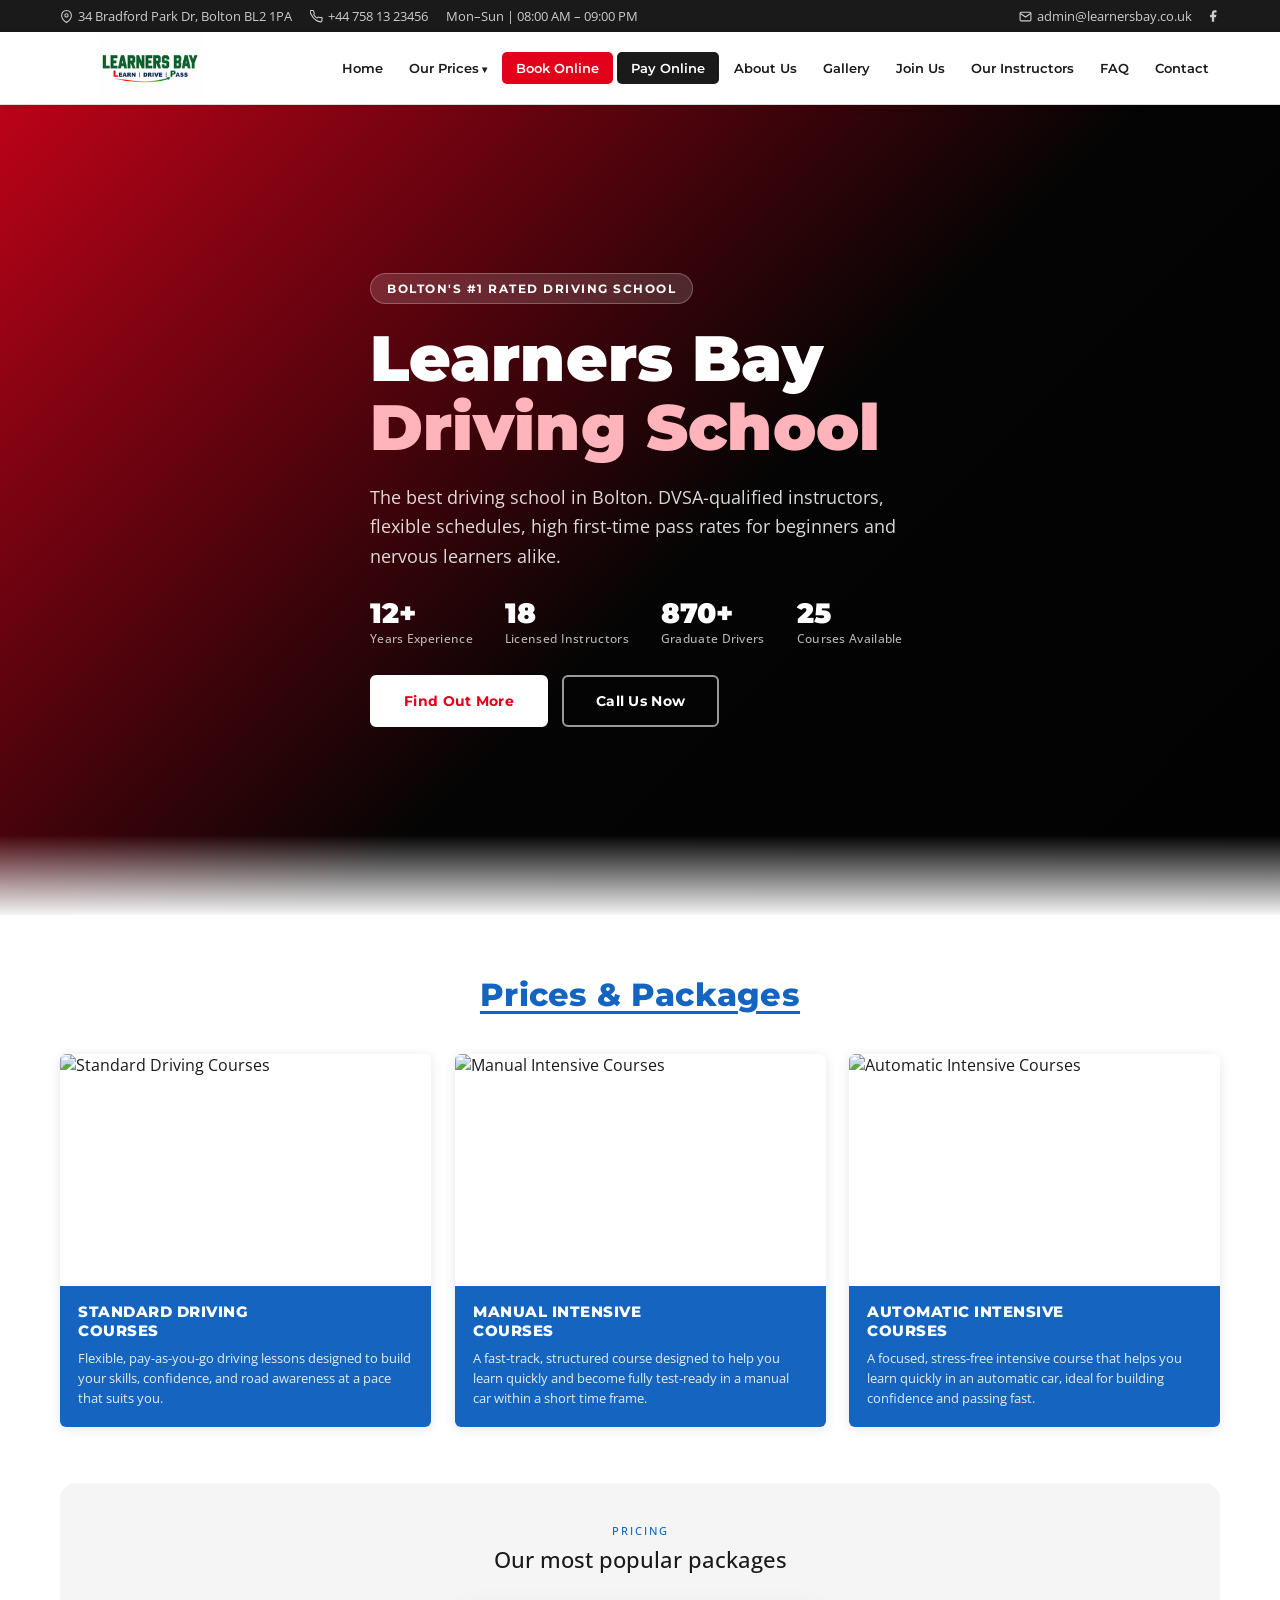
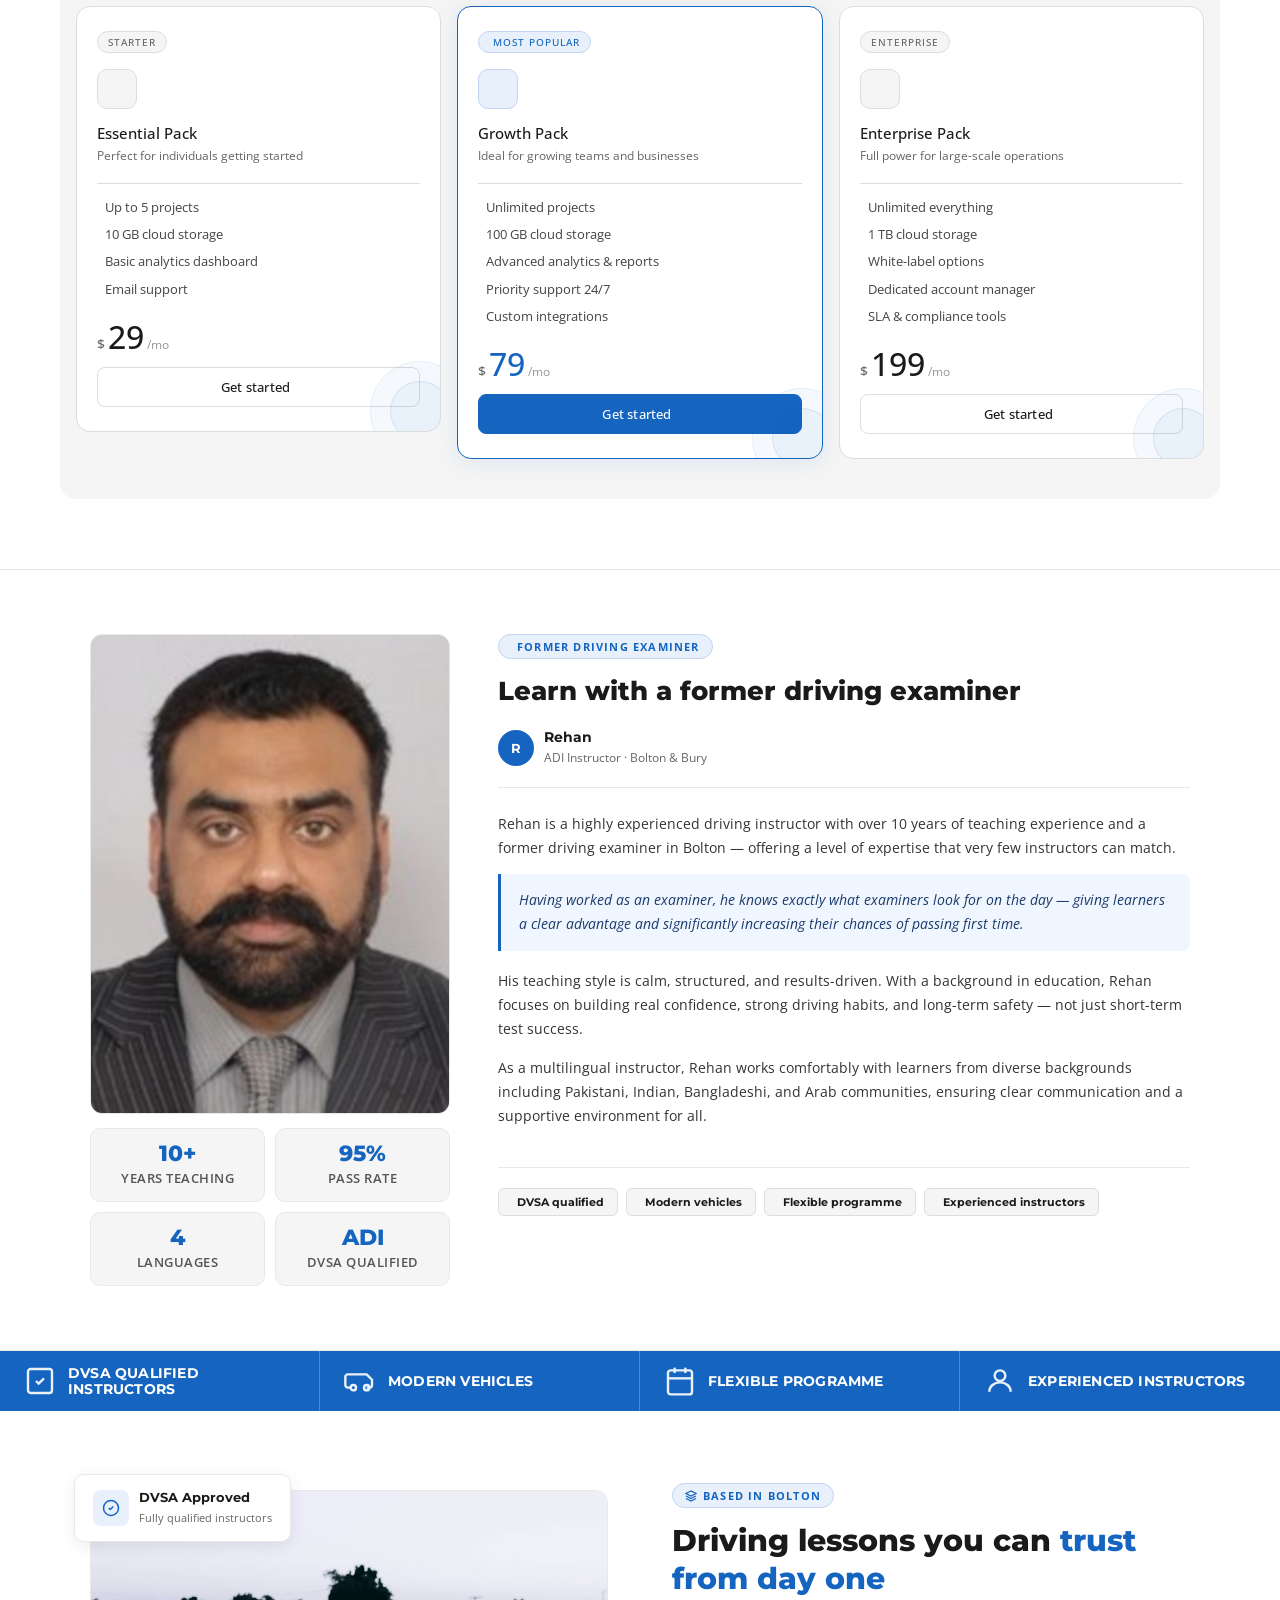
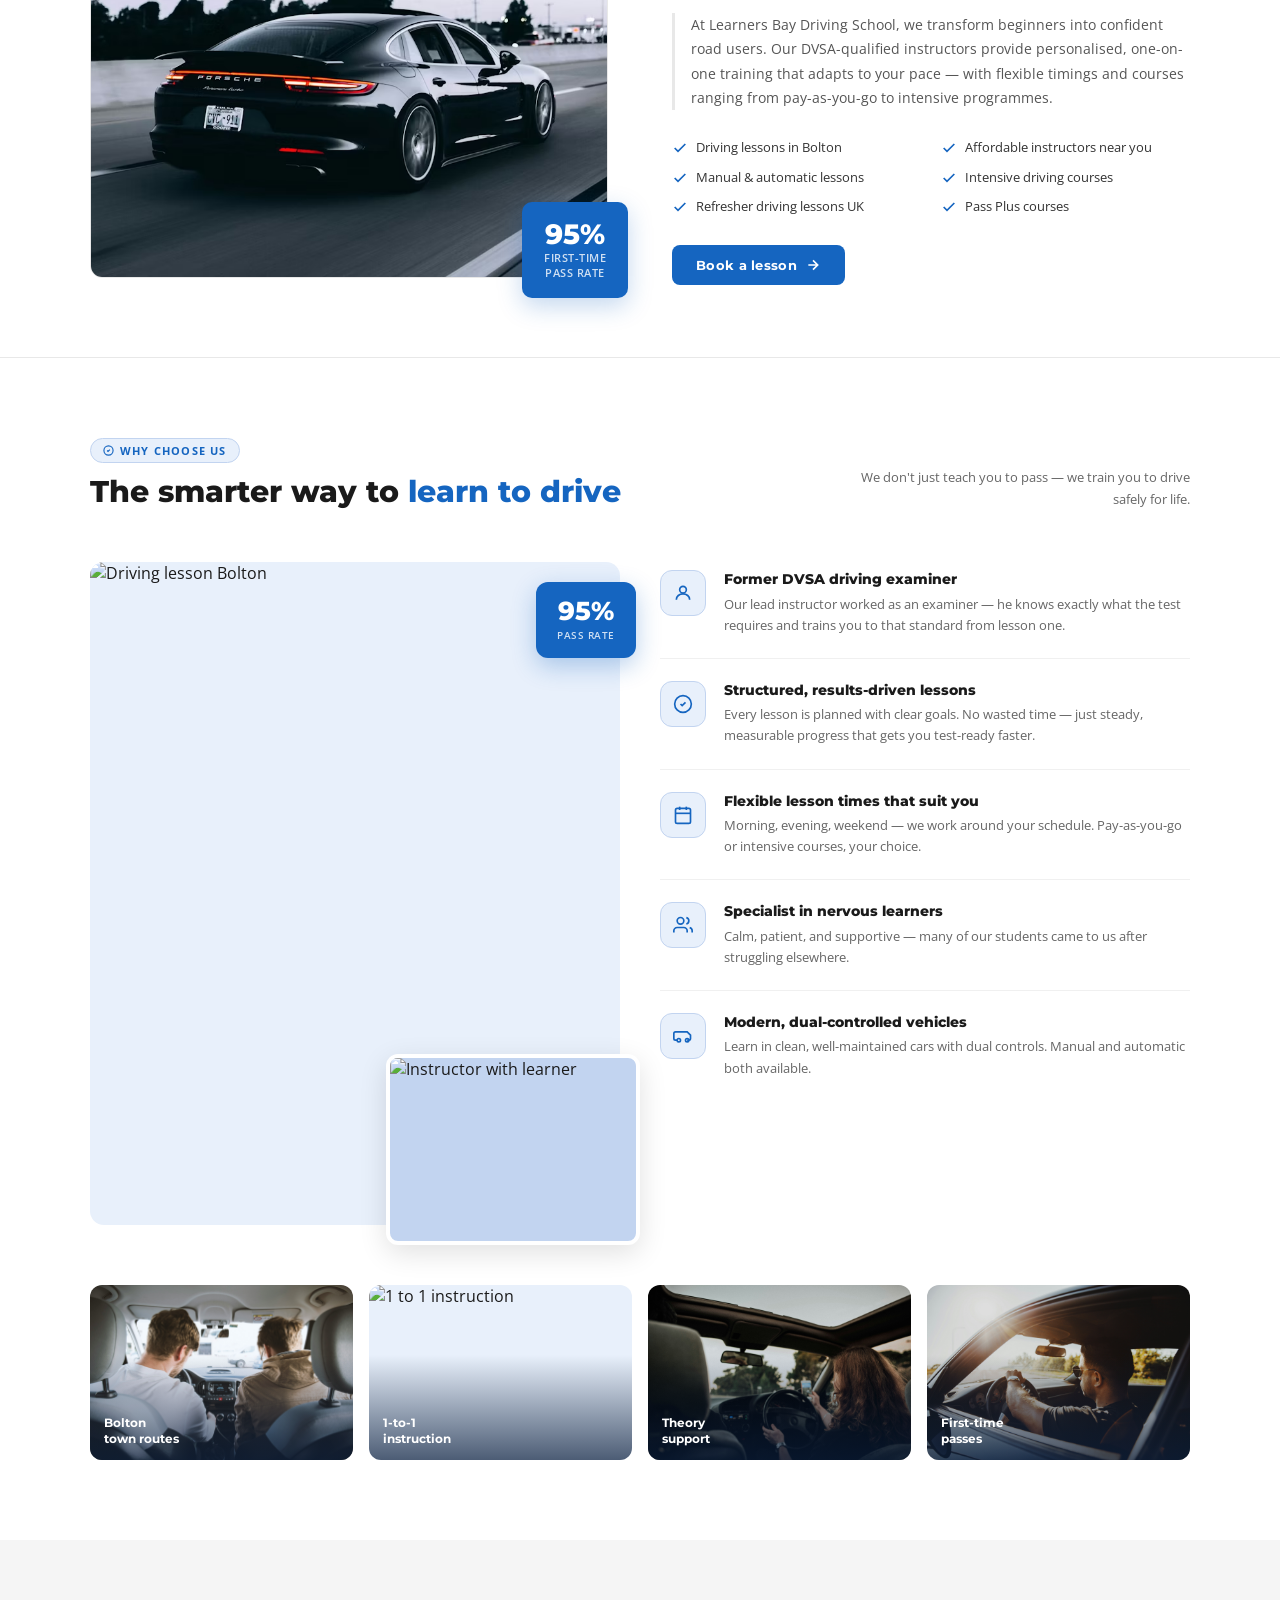
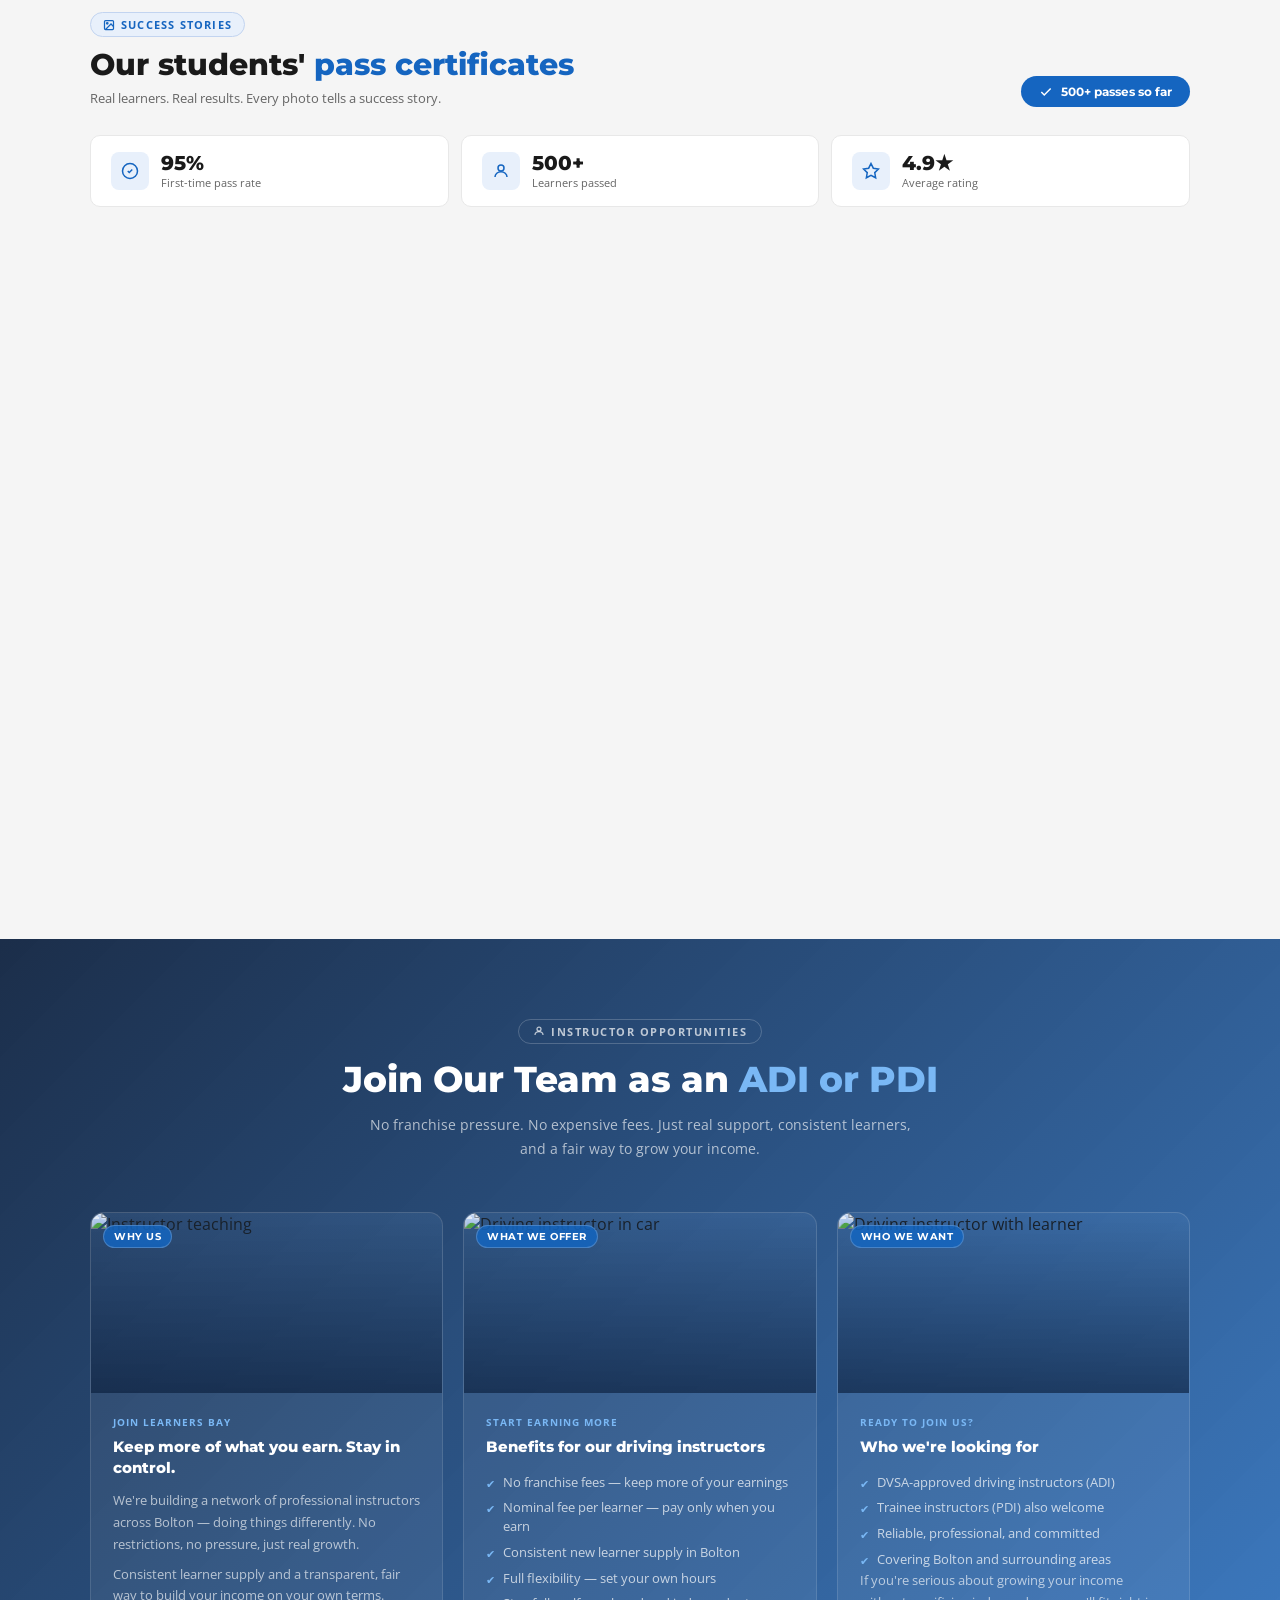
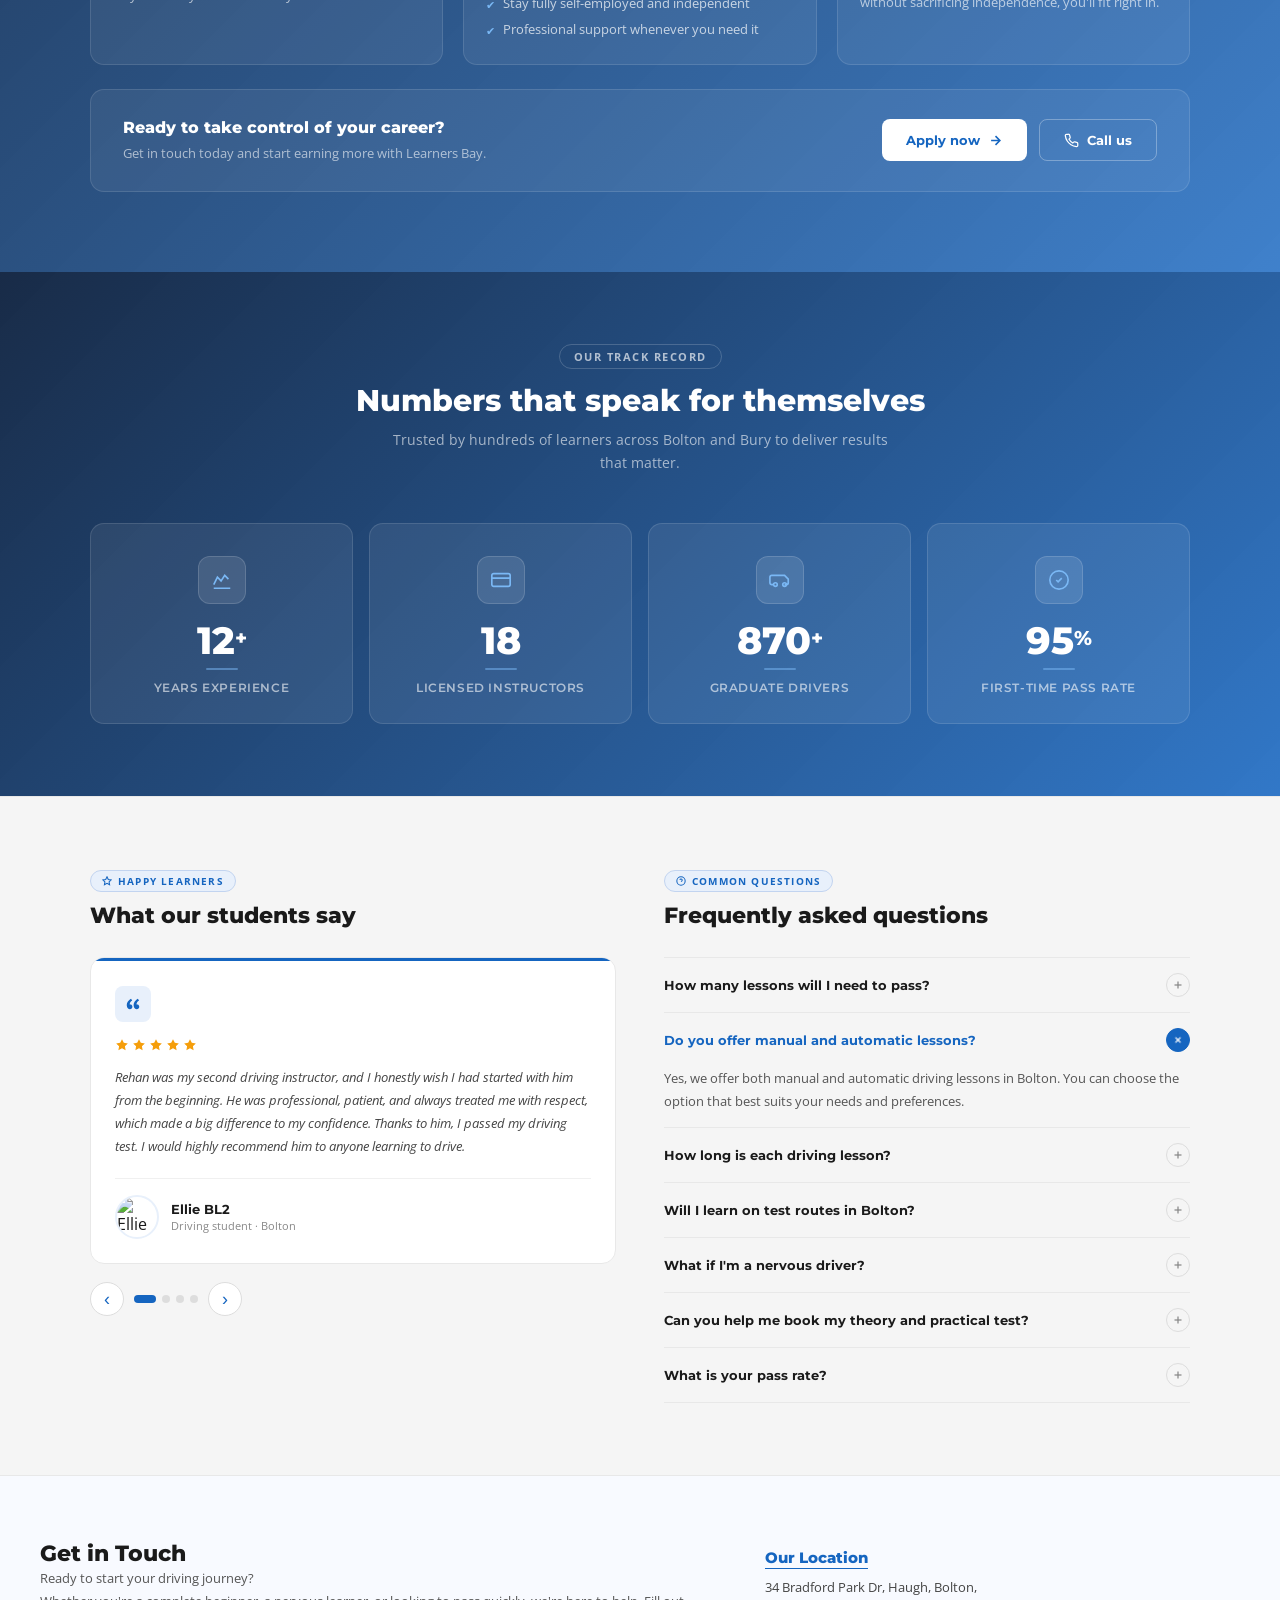
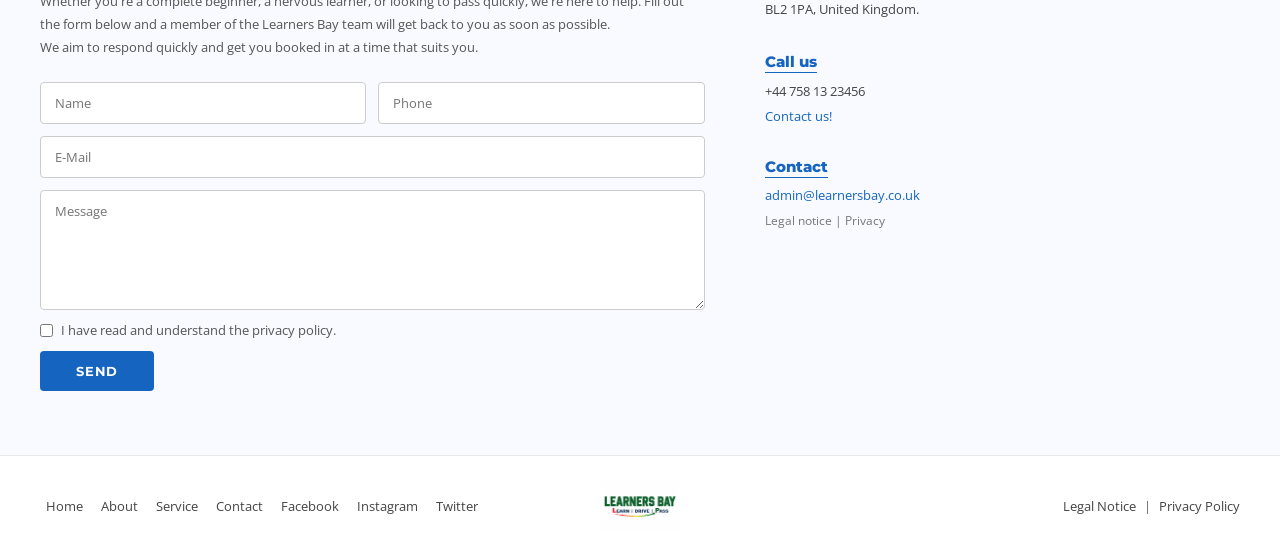
==== commit 669b4737: "a" ====
--- a/index.html
+++ b/index.html
@@ -392,72 +392,101 @@
 <!-- Font Awesome CDN — add this in your <head> if not already there -->
 <link rel="stylesheet" href="https://cdnjs.cloudflare.com/ajax/libs/font-awesome/6.5.0/css/all.min.css"/>
 
-
 <!-- ═══ WHY CHOOSE US SECTION ═══ -->
-<section class="why-section">
-  <div class="why-inner">
-
-    <!-- LEFT: Image -->
-    <div class="why-image">
-      <img
-        src="image/whychooseus.avif"
-        alt="Why Choose Learners Bay"
-      />
-    </div>
-
-    <!-- RIGHT: Content -->
-    <div class="why-content">
-      <h2>Why Choose Us</h2>
-
-      <p class="why-desc">
-        We've helped learners across Bolton go from complete beginners to confident drivers. Many of our students pass first time and recommend us to friends and family, a reflection of the quality and consistency we deliver.<br><br>
-        Learners Bay Driving School is here to help. We've built a strong reputation in Bolton for delivering high-quality lessons, excellent pass rates, and a supportive learning environment that puts students at ease.
-      </p>
-
-      <div class="why-grid">
-
-        <div class="why-item">
-          <div class="why-icon-wrap">
-            <i class="fa-solid fa-medal"></i>
-          </div>
-          <span class="why-item-text">DVSA-approved, highly experienced instructors</span>
-        </div>
-
-        <div class="why-item">
-          <div class="why-icon-wrap">
-            <i class="fa-solid fa-user-check"></i>
-          </div>
-          <span class="why-item-text">Personalised one-to-one driving lessons</span>
-        </div>
-
-        <div class="why-item">
-          <div class="why-icon-wrap">
-            <i class="fa-solid fa-trophy"></i>
-          </div>
-          <span class="why-item-text">High first-time pass rate</span>
-        </div>
-
-        <div class="why-item">
-          <div class="why-icon-wrap">
-            <i class="fa-solid fa-clock"></i>
-          </div>
-          <span class="why-item-text">Flexible lesson times (including evenings & weekends)</span>
-        </div>
-
-        <div class="why-item">
-          <div class="why-icon-wrap">
-            <i class="fa-solid fa-tag"></i>
-          </div>
-          <span class="why-item-text">Competitive pricing with no hidden costs</span>
-        </div>
-
-        <div class="why-item">
-          <div class="why-icon-wrap">
-            <i class="fa-solid fa-handshake"></i>
-          </div>
-          <span class="why-item-text">Friendly, patient, and professional teaching approach</span>
-        </div>
-
+<section class="wc-section" id="whyus">
+  <div class="wc-inner">
+
+    <div class="wc-head">
+      <div>
+        <div class="wc-eyebrow">
+          <svg width="11" height="11" viewBox="0 0 24 24" fill="none" stroke="currentColor" stroke-width="2.5"><path d="M9 12l2 2 4-4"/><circle cx="12" cy="12" r="10"/></svg>
+          Why choose us
+        </div>
+        <h2 class="wc-title">The smarter way to <span>learn to drive</span></h2>
+      </div>
+      <p class="wc-sub">We don't just teach you to pass — we train you to drive safely for life.</p>
+    </div>
+
+    <div class="wc-body">
+
+      <div class="wc-img-col">
+        <div class="wc-img-main">
+          <img src="https://images.unsplash.com/photo-1527593167147-e9c94a5883e6?w=500&auto=format&fit=crop&q=60&ixlib=rb-4.1.0&ixid=M3wxMjA3fDB8MHxzZWFyY2h8MTB8fGRyaXZpbmclMjBsZXNzb25zfGVufDB8fDB8fHww" alt="Driving lesson Bolton" />
+        </div>
+        <div class="wc-float-badge">
+          <div class="wc-float-badge-num">95%</div>
+          <div class="wc-float-badge-label">Pass rate</div>
+        </div>
+        <div class="wc-img-small">
+          <img src="https://images.unsplash.com/photo-1449965408869-eaa3f722e40d?w=500&auto=format&fit=crop&q=60&ixlib=rb-4.1.0&ixid=M3wxMjA3fDB8MHxzZWFyY2h8Mnx8ZHJpdmluZyUyMGxlc3NvbnN8ZW58MHx8MHx8fDA%3D" alt="Instructor with learner" />
+        </div>
+      </div>
+
+      <div class="wc-reasons-col">
+        <div class="wc-reason">
+          <div class="wc-reason-icon">
+            <svg viewBox="0 0 24 24" fill="none" stroke="currentColor" stroke-width="2"><circle cx="12" cy="8" r="4"/><path d="M4 20c0-4 3.6-7 8-7s8 3 8 7"/></svg>
+          </div>
+          <div>
+            <div class="wc-reason-title">Former DVSA driving examiner</div>
+            <div class="wc-reason-desc">Our lead instructor worked as an examiner — he knows exactly what the test requires and trains you to that standard from lesson one.</div>
+          </div>
+        </div>
+        <div class="wc-reason">
+          <div class="wc-reason-icon">
+            <svg viewBox="0 0 24 24" fill="none" stroke="currentColor" stroke-width="2"><path d="M9 12l2 2 4-4"/><circle cx="12" cy="12" r="10"/></svg>
+          </div>
+          <div>
+            <div class="wc-reason-title">Structured, results-driven lessons</div>
+            <div class="wc-reason-desc">Every lesson is planned with clear goals. No wasted time — just steady, measurable progress that gets you test-ready faster.</div>
+          </div>
+        </div>
+        <div class="wc-reason">
+          <div class="wc-reason-icon">
+            <svg viewBox="0 0 24 24" fill="none" stroke="currentColor" stroke-width="2"><rect x="3" y="4" width="18" height="18" rx="2"/><line x1="16" y1="2" x2="16" y2="6"/><line x1="8" y1="2" x2="8" y2="6"/><line x1="3" y1="10" x2="21" y2="10"/></svg>
+          </div>
+          <div>
+            <div class="wc-reason-title">Flexible lesson times that suit you</div>
+            <div class="wc-reason-desc">Morning, evening, weekend — we work around your schedule. Pay-as-you-go or intensive courses, your choice.</div>
+          </div>
+        </div>
+        <div class="wc-reason">
+          <div class="wc-reason-icon">
+            <svg viewBox="0 0 24 24" fill="none" stroke="currentColor" stroke-width="2"><path d="M17 21v-2a4 4 0 00-4-4H5a4 4 0 00-4 4v2"/><circle cx="9" cy="7" r="4"/><path d="M23 21v-2a4 4 0 00-3-3.87"/><path d="M16 3.13a4 4 0 010 7.75"/></svg>
+          </div>
+          <div>
+            <div class="wc-reason-title">Specialist in nervous learners</div>
+            <div class="wc-reason-desc">Calm, patient, and supportive — many of our students came to us after struggling elsewhere.</div>
+          </div>
+        </div>
+        <div class="wc-reason">
+          <div class="wc-reason-icon">
+            <svg viewBox="0 0 24 24" fill="none" stroke="currentColor" stroke-width="2"><path d="M5 17H3a2 2 0 01-2-2V9a2 2 0 012-2h14l4 4v4a2 2 0 01-2 2h-2"/><circle cx="7" cy="17" r="2"/><circle cx="17" cy="17" r="2"/></svg>
+          </div>
+          <div>
+            <div class="wc-reason-title">Modern, dual-controlled vehicles</div>
+            <div class="wc-reason-desc">Learn in clean, well-maintained cars with dual controls. Manual and automatic both available.</div>
+          </div>
+        </div>
+      </div>
+    </div>
+
+    <div class="wc-strip">
+      <div class="wc-strip-card">
+        <img src="image/david-emrich-LcSpQ36Q2us-unsplash.jpg" alt="Bolton town routes" />
+        <div class="wc-strip-overlay"><div class="wc-strip-label">Bolton<br>town routes</div></div>
+      </div>
+      <div class="wc-strip-card">
+        <img src="image/junior-reis-98AVD0fctzA-unsplash.jpg" alt="1 to 1 instruction" />
+        <div class="wc-strip-overlay"><div class="wc-strip-label">1-to-1<br>instruction</div></div>
+      </div>
+      <div class="wc-strip-card">
+        <img src="image/kevin-laminto-dRsewnJa2_Q-unsplash.jpg" alt="Theory support" />
+        <div class="wc-strip-overlay"><div class="wc-strip-label">Theory<br>support</div></div>
+      </div>
+      <div class="wc-strip-card">
+        <img src="image/serjan-midili-YWoiQV4XrfM-unsplash.jpg" alt="First time passes" />
+        <div class="wc-strip-overlay"><div class="wc-strip-label">First-time<br>passes</div></div>
       </div>
     </div>
 
--- a/css/style.css
+++ b/css/style.css
@@ -1161,121 +1161,224 @@
 }
 
 
-/* ── WHY CHOOSE US SECTION ── */
-.why-section {
+
+/* ── WHY CHOOSE US ── */
+.wc-section {
   background: #fff;
-  padding: 0;
-}
-
-.why-inner {
-  max-width: 100%;
+  padding: 80px 24px;
+  border-top: 1px solid #e8e8e8;
+}
+.wc-inner {
+  max-width: 1100px;
+  margin: 0 auto;
+}
+
+/* Header */
+.wc-head {
+  display: grid;
+  grid-template-columns: 1fr auto;
+  align-items: end;
+  gap: 24px;
+  margin-bottom: 52px;
+}
+.wc-eyebrow {
+  display: inline-flex;
+  align-items: center;
+  gap: 6px;
+  font-size: 11px;
+  font-weight: 700;
+  text-transform: uppercase;
+  letter-spacing: 1.2px;
+  color: #1565c0;
+  background: #e8f0fb;
+  border: 1px solid #c2d4f0;
+  border-radius: 20px;
+  padding: 4px 12px;
+  margin-bottom: 10px;
+  width: fit-content;
+}
+.wc-title {
+  font-family: 'Montserrat', sans-serif;
+  font-size: clamp(20px, 2.8vw, 30px);
+  font-weight: 800;
+  color: #1a1a1a;
+  line-height: 1.25;
+  margin: 0;
+}
+.wc-title span { color: #1565c0; }
+.wc-sub {
+  font-family: 'Open Sans', sans-serif;
+  font-size: 13px;
+  color: #666;
+  line-height: 1.7;
+  max-width: 360px;
+  text-align: right;
+}
+
+/* Body split */
+.wc-body {
   display: grid;
   grid-template-columns: 1fr 1fr;
-  min-height: 480px;
-}
-
-/* LEFT: Image */
-.why-image {
+  gap: 40px;
+  align-items: start;
+}
+
+/* Image column */
+.wc-img-col { position: relative; }
+.wc-img-main {
+  width: 100%;
+  aspect-ratio: 4/5;
+  border-radius: 14px;
   overflow: hidden;
-  position: relative;
-}
-
-.why-image img {
-  width: 100%;
-  height: 100%;
+  background: #e8f0fb;
+}
+.wc-img-main img {
+  width: 100%; height: 100%;
   object-fit: cover;
-  object-position: center;
   display: block;
 }
-
-/* RIGHT: Content */
-.why-content {
-  background: #f8faff;
-  padding: 52px 56px 52px 52px;
+.wc-img-small {
+  position: absolute;
+  bottom: -20px;
+  right: -20px;
+  width: 48%;
+  aspect-ratio: 4/3;
+  border-radius: 12px;
+  overflow: hidden;
+  border: 4px solid #fff;
+  box-shadow: 0 8px 28px rgba(0,0,0,0.12);
+  background: #c2d4f0;
+}
+.wc-img-small img {
+  width: 100%; height: 100%;
+  object-fit: cover;
+  display: block;
+}
+.wc-float-badge {
+  position: absolute;
+  top: 20px;
+  right: -16px;
+  background: #1565c0;
+  color: #fff;
+  border-radius: 12px;
+  padding: 16px 20px;
+  box-shadow: 0 8px 24px rgba(21,101,192,0.3);
+  text-align: center;
+  min-width: 100px;
+  z-index: 2;
+}
+.wc-float-badge-num {
+  font-family: 'Montserrat', sans-serif;
+  font-size: 26px;
+  font-weight: 800;
+  line-height: 1;
+  margin-bottom: 4px;
+}
+.wc-float-badge-label {
+  font-size: 10px;
+  font-weight: 600;
+  text-transform: uppercase;
+  letter-spacing: 0.5px;
+  color: rgba(255,255,255,0.8);
+}
+
+/* Reasons */
+.wc-reasons-col {
   display: flex;
   flex-direction: column;
-  justify-content: center;
-  border-left: 4px solid #1565c0;
-}
-
-.why-content h2 {
-  font-family: 'Montserrat', sans-serif;
-  font-size: clamp(22px, 2.8vw, 32px);
-  font-weight: 800;
-  color: #1565c0;
-  text-decoration: underline;
-  text-underline-offset: 6px;
-  margin-bottom: 18px;
-}
-
-.why-content .why-desc {
-  font-family: 'Open Sans', sans-serif;
-  font-size: 13.5px;
-  color: #444;
-  line-height: 1.78;
-  margin-bottom: 32px;
-}
-
-/* Grid of features */
-.why-grid {
-  display: grid;
-  grid-template-columns: 1fr 1fr;
-  gap: 20px 28px;
-}
-
-.why-item {
-  display: flex;
+  padding-top: 8px;
+}
+.wc-reason {
+  display: flex;
+  gap: 18px;
+  padding: 22px 0;
+  border-bottom: 1px solid #f0f0f0;
   align-items: flex-start;
-  gap: 12px;
-}
-
-.why-icon-wrap {
-  width: 34px;
-  height: 34px;
-  background: #1565c0;
-  border-radius: 6px;
+}
+.wc-reason:first-child { padding-top: 0; }
+.wc-reason:last-child { border-bottom: none; }
+.wc-reason-icon {
+  width: 46px; height: 46px;
+  border-radius: 12px;
+  background: #e8f0fb;
+  border: 1px solid #c2d4f0;
   display: flex;
   align-items: center;
   justify-content: center;
   flex-shrink: 0;
-  margin-top: 1px;
-}
-
-.why-icon-wrap i {
-  font-size: 16px;
+  transition: background 0.2s, border-color 0.2s;
+}
+.wc-reason:hover .wc-reason-icon {
+  background: #1565c0;
+  border-color: #1565c0;
+}
+.wc-reason-icon svg { width: 20px; height: 20px; color: #1565c0; transition: color 0.2s; }
+.wc-reason:hover .wc-reason-icon svg { color: #fff; }
+.wc-reason-title {
+  font-family: 'Montserrat', sans-serif;
+  font-size: 14px;
+  font-weight: 800;
+  color: #1a1a1a;
+  margin-bottom: 5px;
+  line-height: 1.3;
+}
+.wc-reason-desc {
+  font-family: 'Open Sans', sans-serif;
+  font-size: 12.5px;
+  color: #666;
+  line-height: 1.7;
+}
+
+/* Image strip */
+.wc-strip {
+  margin-top: 60px;
+  display: grid;
+  grid-template-columns: repeat(4, 1fr);
+  gap: 16px;
+}
+.wc-strip-card {
+  position: relative;
+  border-radius: 12px;
+  overflow: hidden;
+  aspect-ratio: 3/2;
+  background: #e8f0fb;
+}
+.wc-strip-card img {
+  width: 100%; height: 100%;
+  object-fit: cover;
+  display: block;
+  transition: transform 0.4s ease;
+}
+.wc-strip-card:hover img { transform: scale(1.06); }
+.wc-strip-overlay {
+  position: absolute;
+  inset: 0;
+  background: linear-gradient(to top, rgba(10,30,60,0.7) 0%, transparent 60%);
+  display: flex;
+  align-items: flex-end;
+  padding: 14px;
+}
+.wc-strip-label {
+  font-family: 'Montserrat', sans-serif;
+  font-size: 12px;
+  font-weight: 700;
   color: #fff;
-}
-
-.why-item-text {
-  font-family: 'Montserrat', sans-serif;
-  font-size: 13px;
-  font-weight: 700;
-  color: #1565c0;
-  line-height: 1.45;
-}
-
-/* ── RESPONSIVE ── */
+  line-height: 1.3;
+}
+
+/* Responsive */
 @media (max-width: 900px) {
-  .why-inner {
-    grid-template-columns: 1fr;
-  }
-
-  .why-image {
-    min-height: 280px;
-  }
-
-  .why-content {
-    padding: 36px 24px;
-    border-left: none;
-    border-top: 4px solid #1565c0;
-  }
-}
-
-@media (max-width: 500px) {
-  .why-grid {
-    grid-template-columns: 1fr;
-  }
-}
+  .wc-head { grid-template-columns: 1fr; }
+  .wc-sub { text-align: left; }
+  .wc-body { grid-template-columns: 1fr; gap: 48px; }
+  .wc-img-col { margin: 0 16px 24px; }
+  .wc-strip { grid-template-columns: repeat(2, 1fr); }
+}
+@media (max-width: 560px) {
+  .wc-strip { grid-template-columns: repeat(2, 1fr); gap: 10px; }
+  .wc-float-badge { right: 8px; }
+}
+
 
 /* ── GALLERY SECTION ── */
 .gallery-section {
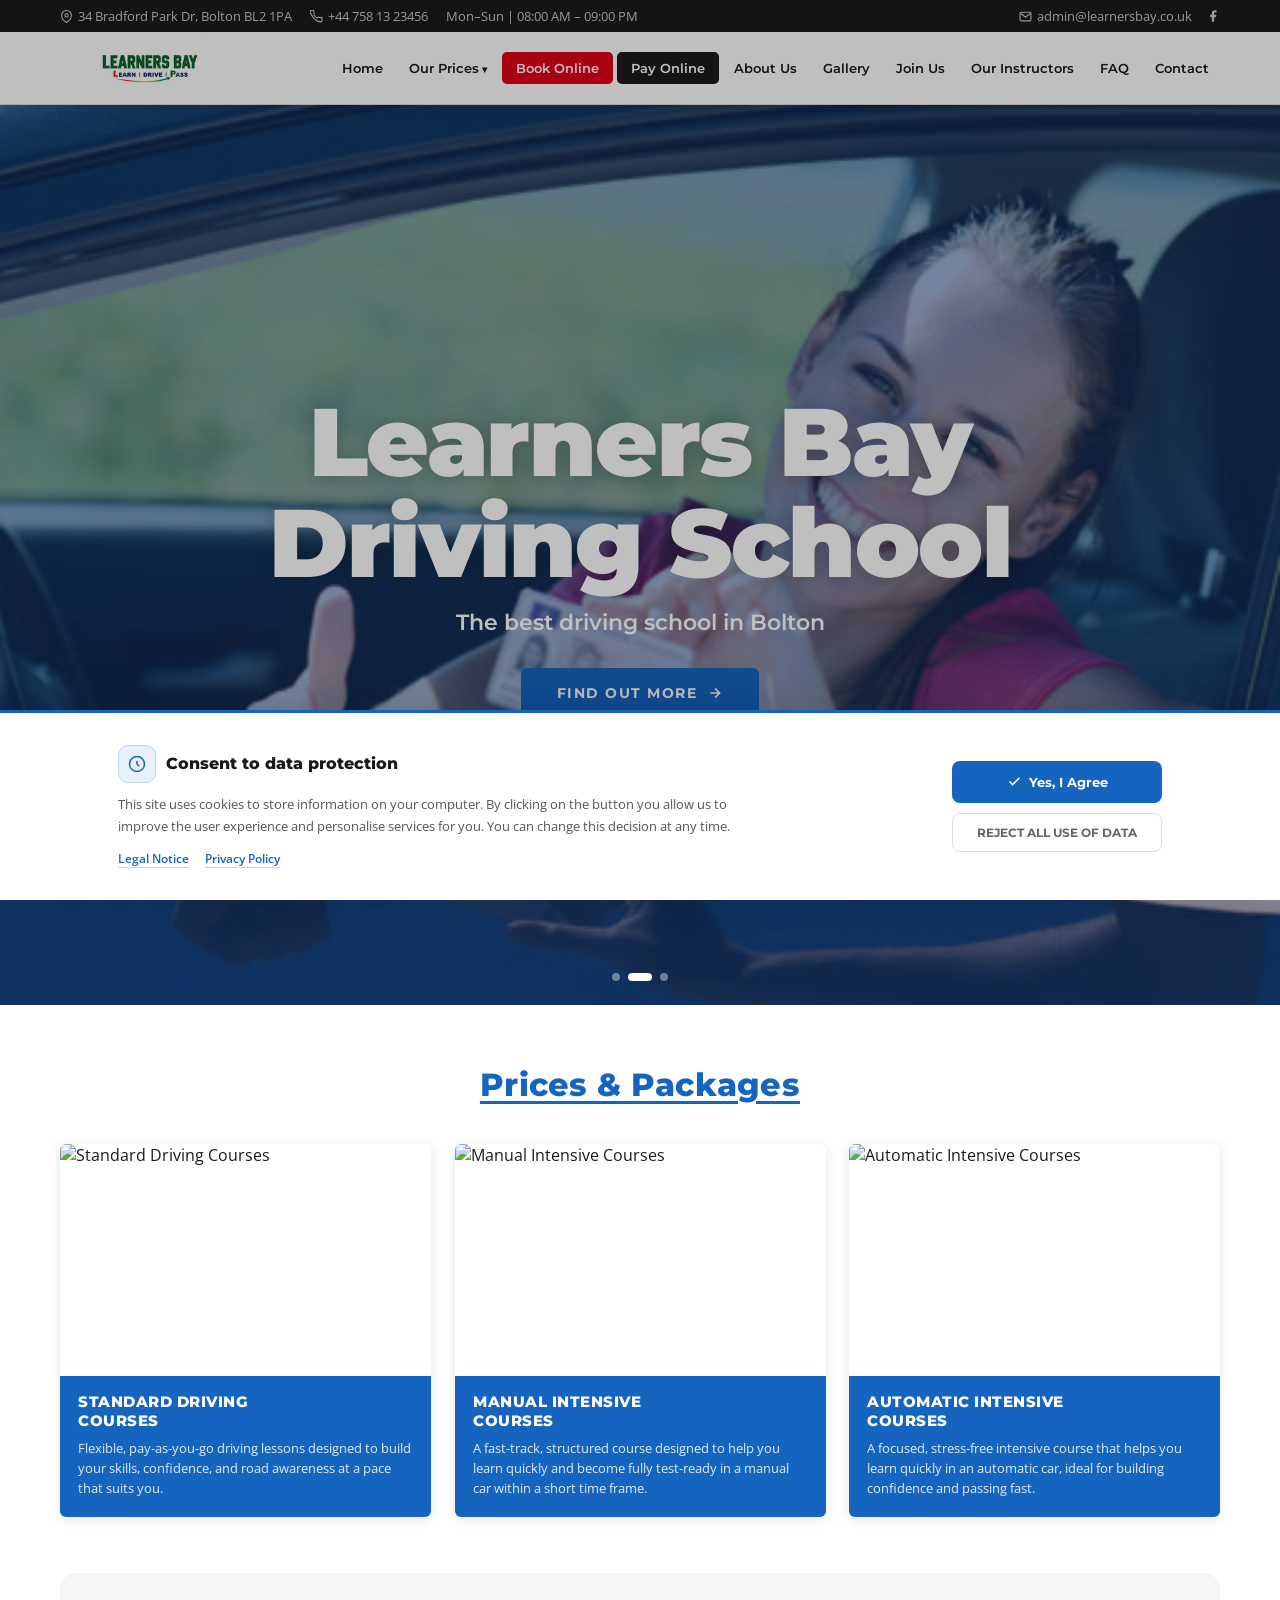
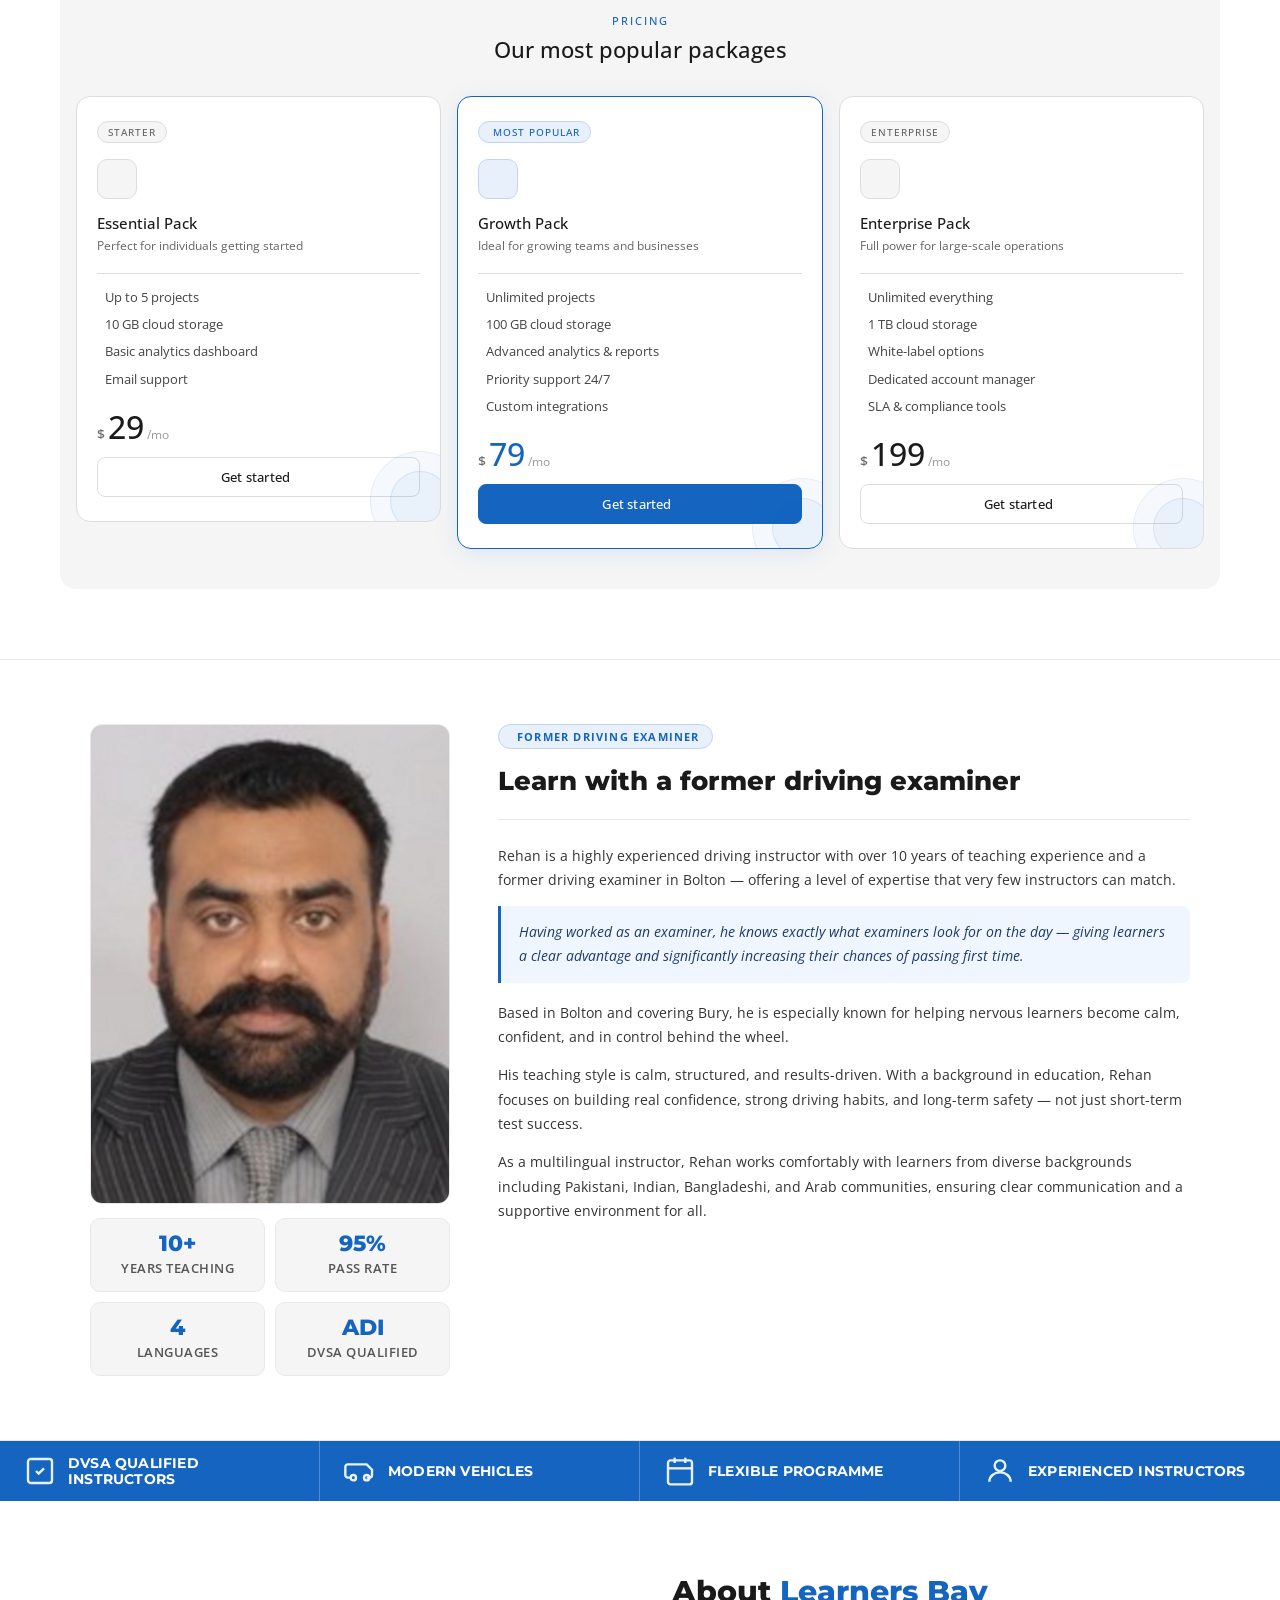
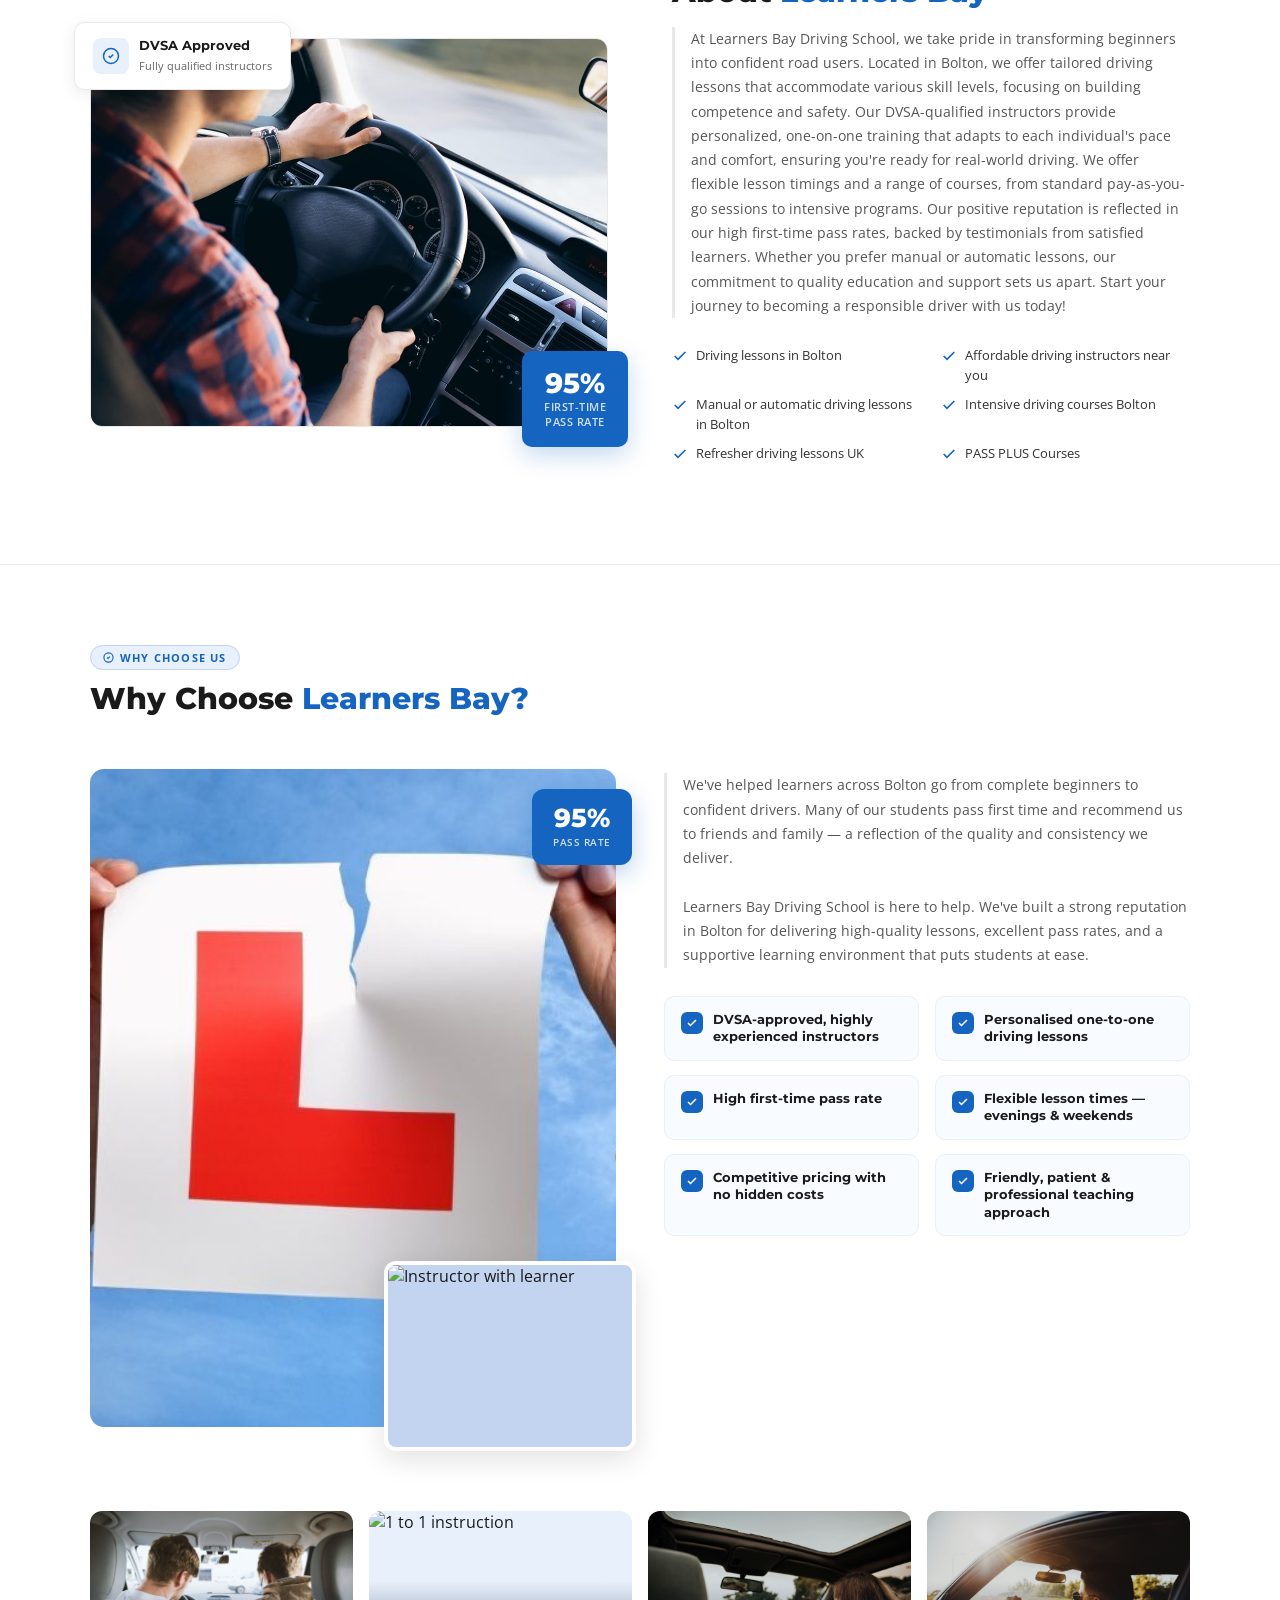
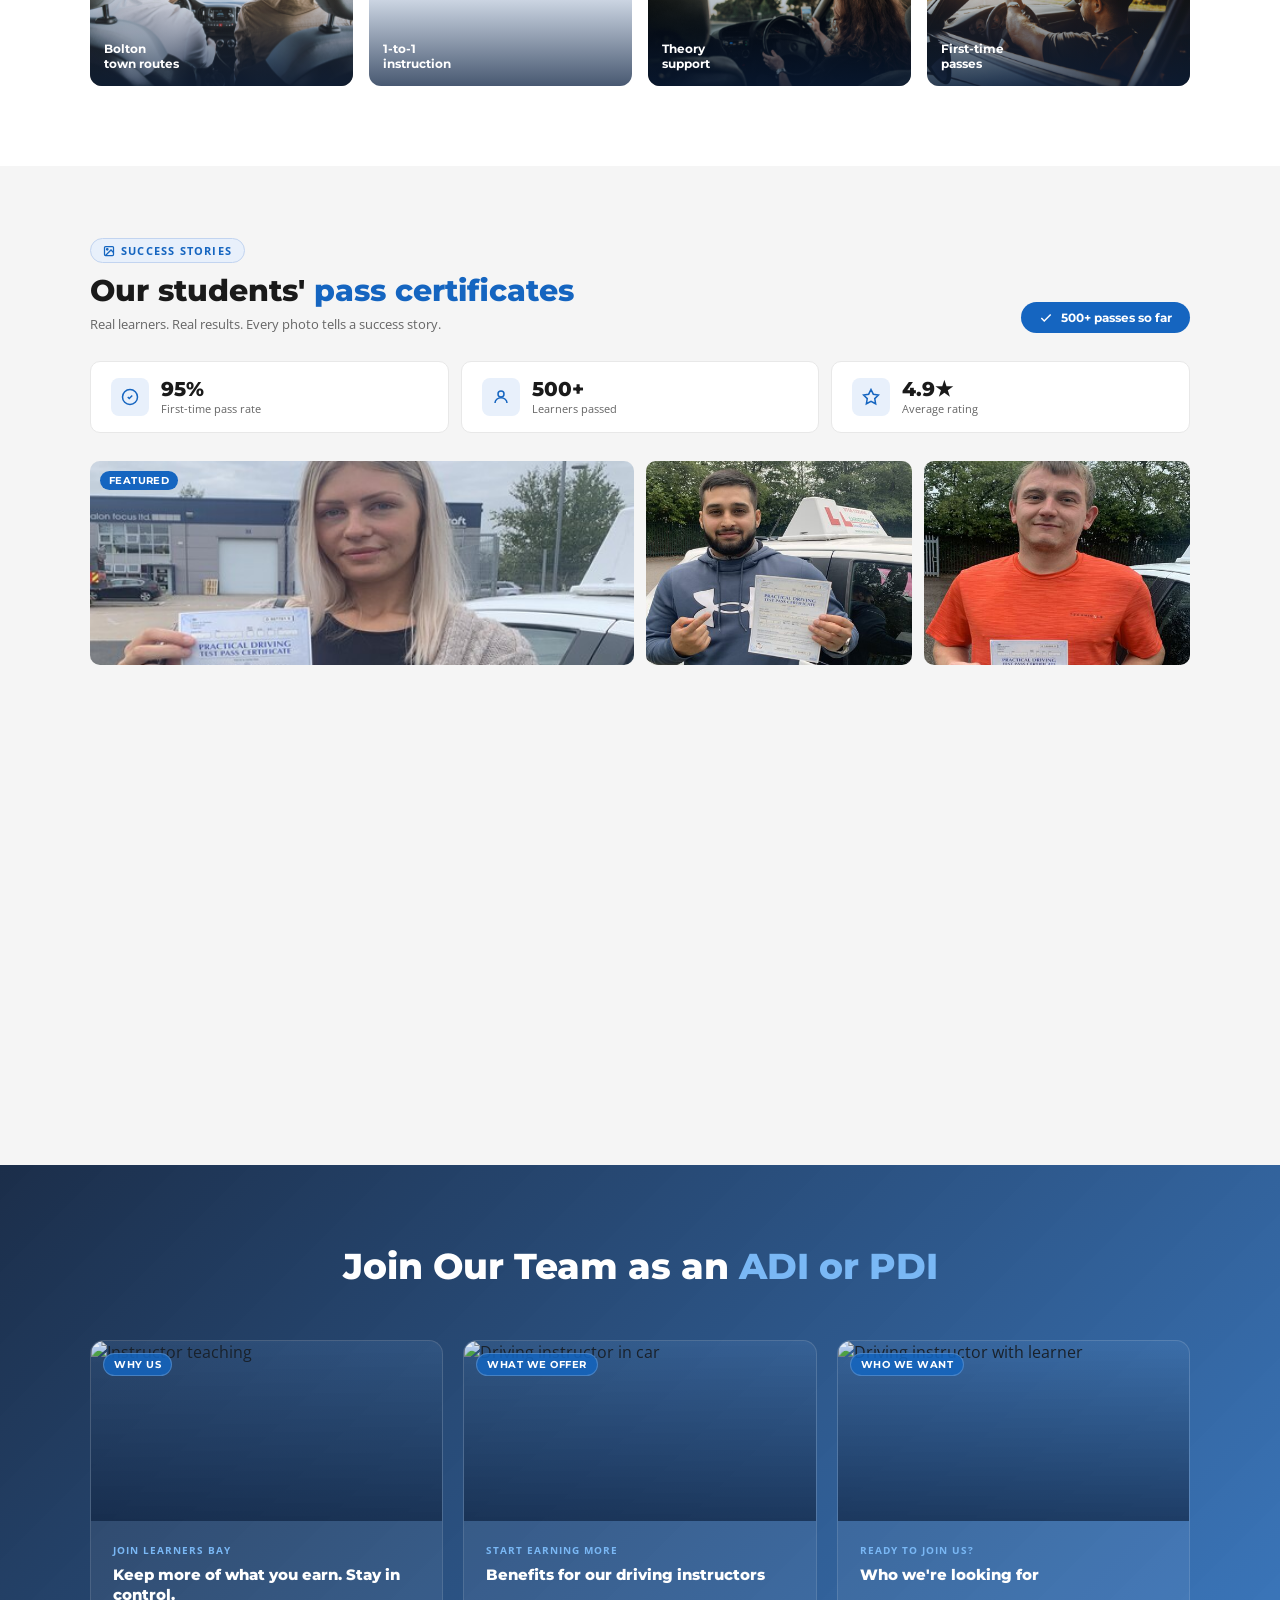
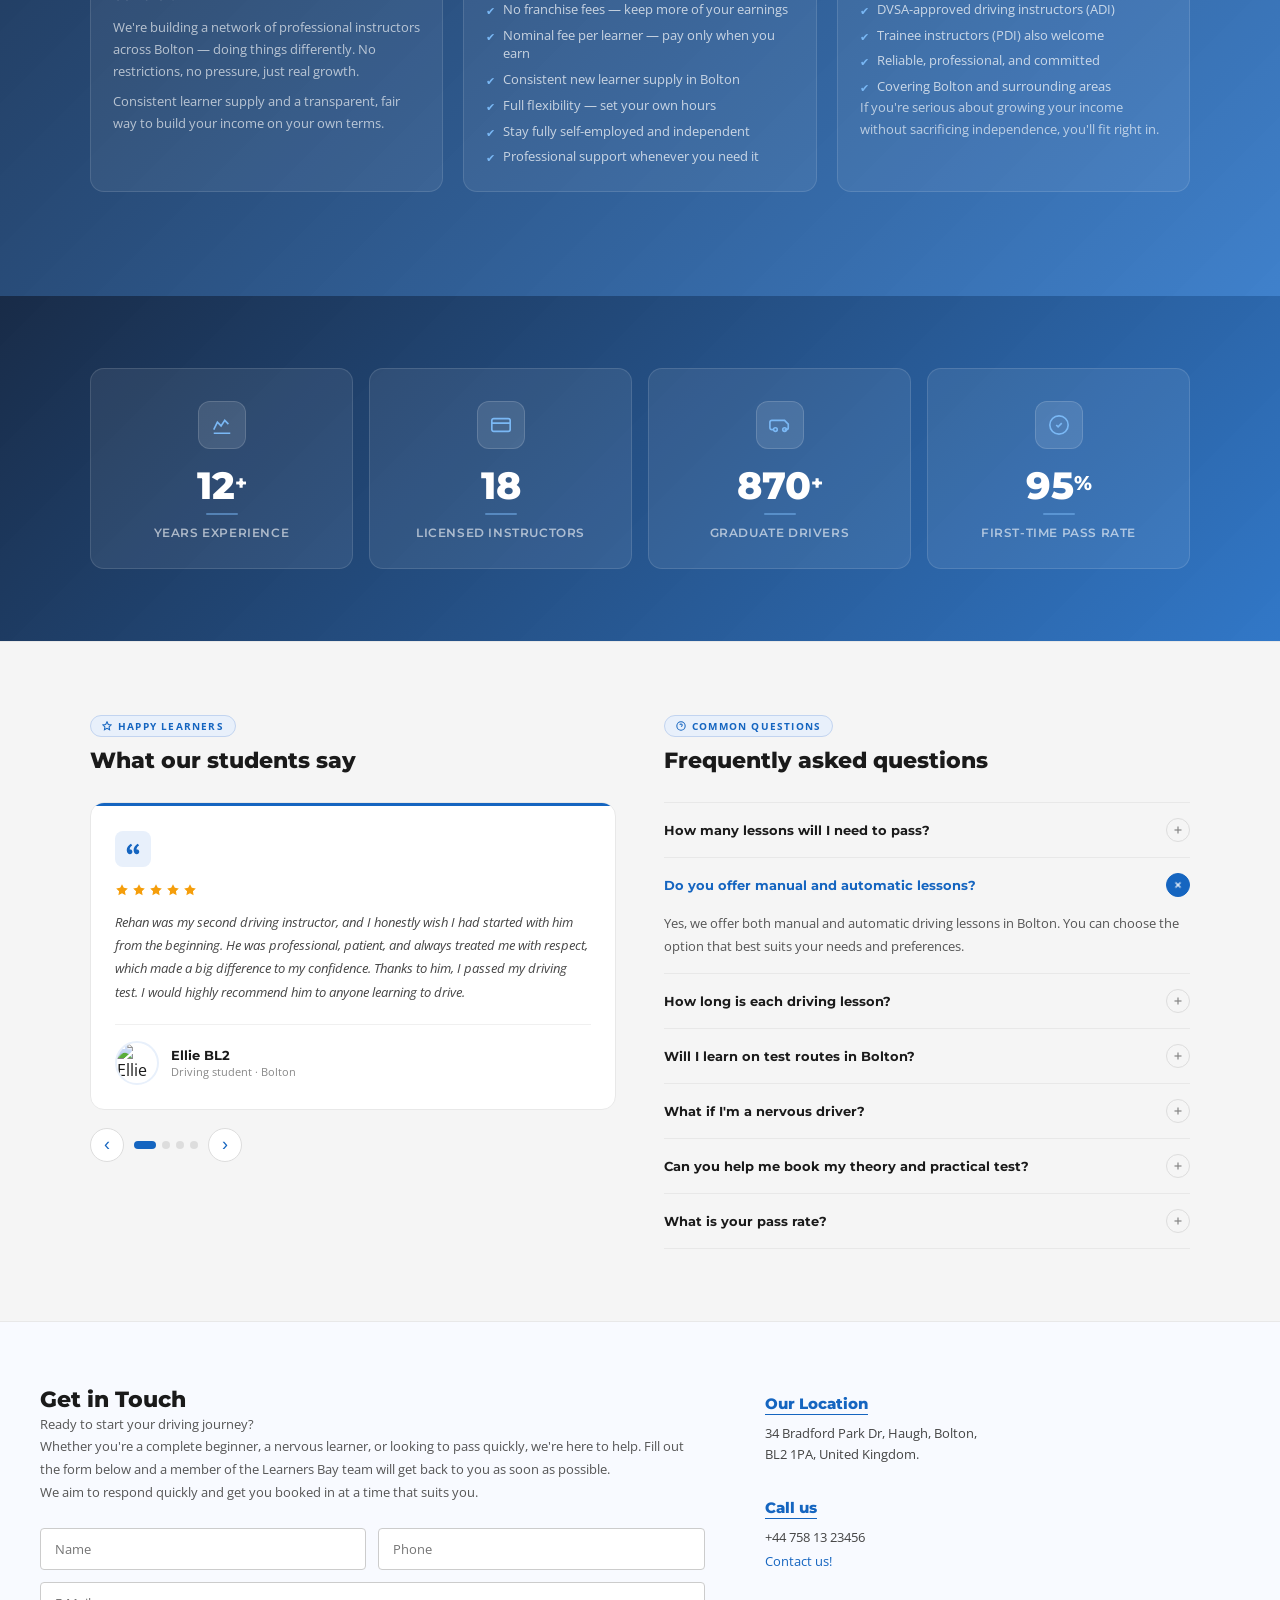
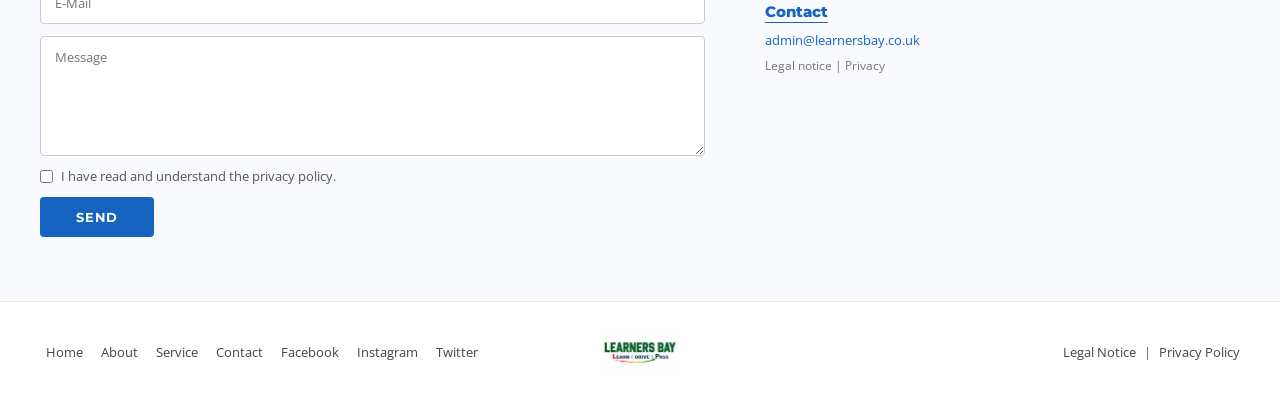
==== commit 0a3a94e9: "f" ====
--- a/index.html
+++ b/index.html
@@ -8,6 +8,7 @@
 <link rel="stylesheet" href="css/style.css">
 <!-- Font Awesome — already added, skip if in <head> -->
 <link rel="stylesheet" href="https://cdnjs.cloudflare.com/ajax/libs/font-awesome/6.5.0/css/all.min.css"/>
+
 </head>
 <body>
 
@@ -87,23 +88,28 @@
 </nav>
 
 <!-- ════ HERO ════ -->
-<section class="hero">
-  <div class="hero-bg"></div>
-  <div class="hero-inner">
-    <div class="hero-badge"> Bolton's #1 Rated Driving School</div>
-    <h1>Learners Bay<br><em>Driving School</em></h1>
-    <p class="hero-sub">The best driving school in Bolton. DVSA-qualified instructors, flexible schedules, high first-time pass rates  for beginners and nervous learners alike.</p>
-    <div class="hero-stats">
-      <div class="hero-stat"><strong>12+</strong><span>Years Experience</span></div>
-      <div class="hero-stat"><strong>18</strong><span>Licensed Instructors</span></div>
-      <div class="hero-stat"><strong>870+</strong><span>Graduate Drivers</span></div>
-      <div class="hero-stat"><strong>25</strong><span>Courses Available</span></div>
-    </div>
-    <div class="hero-btns">
-      <a href="#" class="btn-primary">Find Out More</a>
-      <a href="#" class="btn-outline"> Call Us Now</a>
-    </div>
-  </div>
+<section class="lb-hero" id="home">
+
+  <div class="lb-hero-slides">
+    <div class="lb-hero-slide active"></div>
+    <div class="lb-hero-slide"></div>
+    <div class="lb-hero-slide"></div>
+  </div>
+
+  <div class="lb-hero-overlay"></div>
+  <div class="lb-hero-bar" id="lbBar"></div>
+
+  <div class="lb-hero-inner">
+    <h1>Learners Bay<br>Driving School</h1>
+    <p class="lb-hero-sub">The best driving school in Bolton</p>
+    <a href="#aboutus" class="lb-hero-btn">
+      Find Out More
+      <svg viewBox="0 0 24 24" fill="none" stroke="currentColor" stroke-width="2.5" width="16" height="16"><path d="M5 12h14M12 5l7 7-7 7"/></svg>
+    </a>
+  </div>
+
+  <div class="lb-hero-dots" id="lbDots"></div>
+
 </section>
 
 
@@ -276,13 +282,7 @@
       </div>
       <h2 class="instructor-title">Learn with a former driving examiner</h2>
 
-      <div class="instructor-name-row">
-        <div class="instructor-avatar">R</div>
-        <div>
-          <strong>Rehan</strong>
-          <span>ADI Instructor · Bolton &amp; Bury</span>
-        </div>
-      </div>
+   
 
       <hr class="instructor-divider" />
 
@@ -292,18 +292,12 @@
         <blockquote class="instructor-highlight">
           <p>Having worked as an examiner, he knows exactly what examiners look for on the day — giving learners a clear advantage and significantly increasing their chances of passing first time.</p>
         </blockquote>
-
+<p>Based in Bolton and covering Bury, he is especially known for helping nervous learners become calm, confident, and in control behind the wheel.</p>
         <p>His teaching style is calm, structured, and results-driven. With a background in education, Rehan focuses on building real confidence, strong driving habits, and long-term safety — not just short-term test success.</p>
 
         <p>As a multilingual instructor, Rehan works comfortably with learners from diverse backgrounds including Pakistani, Indian, Bangladeshi, and Arab communities, ensuring clear communication and a supportive environment for all.</p>
       </div>
 
-      <div class="instructor-badges">
-        <span class="instructor-badge"><i class="ti ti-rosette"></i> DVSA qualified</span>
-        <span class="instructor-badge"><i class="ti ti-car"></i> Modern vehicles</span>
-        <span class="instructor-badge"><i class="ti ti-calendar"></i> Flexible programme</span>
-        <span class="instructor-badge"><i class="ti ti-users"></i> Experienced instructors</span>
-      </div>
     </div>
 
   </div>
@@ -311,7 +305,6 @@
 
 
 
-<!-- about us -->
 
 
 <!-- ═══ FEATURES BAR ═══ -->
@@ -336,6 +329,8 @@
   </div>
 </div>
 
+
+
 <!-- ═══ ABOUT SECTION ═══ -->
 <section class="about-section" id="aboutus">
   <div class="about-inner">
@@ -350,11 +345,9 @@
           <span>Fully qualified instructors</span>
         </div>
       </div>
-
       <div class="about-img-wrap">
-        <img src="image/aboutus.avif" alt="Driving lesson in Bolton" />
-      </div>
-
+        <img src="image/abouttt.jpg" alt="Driving lesson in Bolton" />
+      </div>
       <div class="about-float-card bottom">
         <div class="about-float-num">95%</div>
         <div class="about-float-label">First-time<br>pass rate</div>
@@ -362,35 +355,25 @@
     </div>
 
     <div class="about-content">
-      <div class="about-eyebrow">
-        <svg width="12" height="12" viewBox="0 0 24 24" fill="none" stroke="currentColor" stroke-width="2.5"><path d="M12 2L2 7l10 5 10-5-10-5z"/><path d="M2 17l10 5 10-5"/><path d="M2 12l10 5 10-5"/></svg>
-        Based in Bolton
-      </div>
-      <h2 class="about-title">Driving lessons you can <span>trust from day one</span></h2>
-      <p class="about-desc">At Learners Bay Driving School, we transform beginners into confident road users. Our DVSA-qualified instructors provide personalised, one-on-one training that adapts to your pace — with flexible timings and courses ranging from pay-as-you-go to intensive programmes.</p>
+     
+      <h2 class="about-title">About <span>Learners Bay</span></h2>
+      <p class="about-desc">At Learners Bay Driving School, we take pride in transforming beginners into confident road users. Located in Bolton, we offer tailored driving lessons that accommodate various skill levels, focusing on building competence and safety. Our DVSA-qualified instructors provide personalized, one-on-one training that adapts to each individual's pace and comfort, ensuring you're ready for real-world driving. We offer flexible lesson timings and a range of courses, from standard pay-as-you-go sessions to intensive programs. Our positive reputation is reflected in our high first-time pass rates, backed by testimonials from satisfied learners. Whether you prefer manual or automatic lessons, our commitment to quality education and support sets us apart. Start your journey to becoming a responsible driver with us today!</p>
 
       <ul class="about-list">
         <li><svg viewBox="0 0 24 24" fill="none" stroke="currentColor" stroke-width="2.5"><polyline points="20 6 9 17 4 12"/></svg>Driving lessons in Bolton</li>
-        <li><svg viewBox="0 0 24 24" fill="none" stroke="currentColor" stroke-width="2.5"><polyline points="20 6 9 17 4 12"/></svg>Affordable instructors near you</li>
-        <li><svg viewBox="0 0 24 24" fill="none" stroke="currentColor" stroke-width="2.5"><polyline points="20 6 9 17 4 12"/></svg>Manual &amp; automatic lessons</li>
-        <li><svg viewBox="0 0 24 24" fill="none" stroke="currentColor" stroke-width="2.5"><polyline points="20 6 9 17 4 12"/></svg>Intensive driving courses</li>
+        <li><svg viewBox="0 0 24 24" fill="none" stroke="currentColor" stroke-width="2.5"><polyline points="20 6 9 17 4 12"/></svg>Affordable driving instructors near you</li>
+        <li><svg viewBox="0 0 24 24" fill="none" stroke="currentColor" stroke-width="2.5"><polyline points="20 6 9 17 4 12"/></svg>Manual or automatic driving lessons in Bolton</li>
+        <li><svg viewBox="0 0 24 24" fill="none" stroke="currentColor" stroke-width="2.5"><polyline points="20 6 9 17 4 12"/></svg>Intensive driving courses Bolton</li>
         <li><svg viewBox="0 0 24 24" fill="none" stroke="currentColor" stroke-width="2.5"><polyline points="20 6 9 17 4 12"/></svg>Refresher driving lessons UK</li>
-        <li><svg viewBox="0 0 24 24" fill="none" stroke="currentColor" stroke-width="2.5"><polyline points="20 6 9 17 4 12"/></svg>Pass Plus courses</li>
+        <li><svg viewBox="0 0 24 24" fill="none" stroke="currentColor" stroke-width="2.5"><polyline points="20 6 9 17 4 12"/></svg>PASS PLUS Courses</li>
       </ul>
 
-      <a href="#contact" class="about-cta">
-        Book a lesson
-        <svg viewBox="0 0 24 24" fill="none" stroke="currentColor" stroke-width="2.5"><path d="M5 12h14M12 5l7 7-7 7"/></svg>
-      </a>
     </div>
 
   </div>
 </section>
-
-
-
 <!-- Font Awesome CDN — add this in your <head> if not already there -->
-<link rel="stylesheet" href="https://cdnjs.cloudflare.com/ajax/libs/font-awesome/6.5.0/css/all.min.css"/>
+
 
 <!-- ═══ WHY CHOOSE US SECTION ═══ -->
 <section class="wc-section" id="whyus">
@@ -402,73 +385,61 @@
           <svg width="11" height="11" viewBox="0 0 24 24" fill="none" stroke="currentColor" stroke-width="2.5"><path d="M9 12l2 2 4-4"/><circle cx="12" cy="12" r="10"/></svg>
           Why choose us
         </div>
-        <h2 class="wc-title">The smarter way to <span>learn to drive</span></h2>
-      </div>
-      <p class="wc-sub">We don't just teach you to pass — we train you to drive safely for life.</p>
+        <h2 class="wc-title">Why Choose <span>Learners Bay?</span></h2>
+      </div>
     </div>
 
     <div class="wc-body">
 
       <div class="wc-img-col">
         <div class="wc-img-main">
-          <img src="https://images.unsplash.com/photo-1527593167147-e9c94a5883e6?w=500&auto=format&fit=crop&q=60&ixlib=rb-4.1.0&ixid=M3wxMjA3fDB8MHxzZWFyY2h8MTB8fGRyaXZpbmclMjBsZXNzb25zfGVufDB8fDB8fHww" alt="Driving lesson Bolton" />
+          <img src="image/whychoose.jpg" alt="Driving lesson Bolton" />
         </div>
         <div class="wc-float-badge">
           <div class="wc-float-badge-num">95%</div>
           <div class="wc-float-badge-label">Pass rate</div>
         </div>
         <div class="wc-img-small">
-          <img src="https://images.unsplash.com/photo-1449965408869-eaa3f722e40d?w=500&auto=format&fit=crop&q=60&ixlib=rb-4.1.0&ixid=M3wxMjA3fDB8MHxzZWFyY2h8Mnx8ZHJpdmluZyUyMGxlc3NvbnN8ZW58MHx8MHx8fDA%3D" alt="Instructor with learner" />
-        </div>
-      </div>
-
-      <div class="wc-reasons-col">
-        <div class="wc-reason">
-          <div class="wc-reason-icon">
-            <svg viewBox="0 0 24 24" fill="none" stroke="currentColor" stroke-width="2"><circle cx="12" cy="8" r="4"/><path d="M4 20c0-4 3.6-7 8-7s8 3 8 7"/></svg>
+          <img src="image/junior-reis-98AVD0fctzA-unsplash.jpg" alt="Instructor with learner" />
+        </div>
+      </div>
+
+      <div class="wc-content-col">
+        <p class="wc-desc">
+          We've helped learners across Bolton go from complete beginners to confident drivers. Many of our students pass first time and recommend us to friends and family — a reflection of the quality and consistency we deliver.<br><br>
+          Learners Bay Driving School is here to help. We've built a strong reputation in Bolton for delivering high-quality lessons, excellent pass rates, and a supportive learning environment that puts students at ease.
+        </p>
+
+        <div class="wc-checklist">
+          <div class="wc-check-item">
+            <div class="wc-check-icon"><svg viewBox="0 0 24 24" fill="none" stroke="currentColor" stroke-width="3"><polyline points="20 6 9 17 4 12"/></svg></div>
+            <span class="wc-check-text">DVSA-approved, highly experienced instructors</span>
           </div>
-          <div>
-            <div class="wc-reason-title">Former DVSA driving examiner</div>
-            <div class="wc-reason-desc">Our lead instructor worked as an examiner — he knows exactly what the test requires and trains you to that standard from lesson one.</div>
+          <div class="wc-check-item">
+            <div class="wc-check-icon"><svg viewBox="0 0 24 24" fill="none" stroke="currentColor" stroke-width="3"><polyline points="20 6 9 17 4 12"/></svg></div>
+            <span class="wc-check-text">Personalised one-to-one driving lessons</span>
           </div>
-        </div>
-        <div class="wc-reason">
-          <div class="wc-reason-icon">
-            <svg viewBox="0 0 24 24" fill="none" stroke="currentColor" stroke-width="2"><path d="M9 12l2 2 4-4"/><circle cx="12" cy="12" r="10"/></svg>
+          <div class="wc-check-item">
+            <div class="wc-check-icon"><svg viewBox="0 0 24 24" fill="none" stroke="currentColor" stroke-width="3"><polyline points="20 6 9 17 4 12"/></svg></div>
+            <span class="wc-check-text">High first-time pass rate</span>
           </div>
-          <div>
-            <div class="wc-reason-title">Structured, results-driven lessons</div>
-            <div class="wc-reason-desc">Every lesson is planned with clear goals. No wasted time — just steady, measurable progress that gets you test-ready faster.</div>
+          <div class="wc-check-item">
+            <div class="wc-check-icon"><svg viewBox="0 0 24 24" fill="none" stroke="currentColor" stroke-width="3"><polyline points="20 6 9 17 4 12"/></svg></div>
+            <span class="wc-check-text">Flexible lesson times — evenings &amp; weekends</span>
           </div>
-        </div>
-        <div class="wc-reason">
-          <div class="wc-reason-icon">
-            <svg viewBox="0 0 24 24" fill="none" stroke="currentColor" stroke-width="2"><rect x="3" y="4" width="18" height="18" rx="2"/><line x1="16" y1="2" x2="16" y2="6"/><line x1="8" y1="2" x2="8" y2="6"/><line x1="3" y1="10" x2="21" y2="10"/></svg>
+          <div class="wc-check-item">
+            <div class="wc-check-icon"><svg viewBox="0 0 24 24" fill="none" stroke="currentColor" stroke-width="3"><polyline points="20 6 9 17 4 12"/></svg></div>
+            <span class="wc-check-text">Competitive pricing with no hidden costs</span>
           </div>
-          <div>
-            <div class="wc-reason-title">Flexible lesson times that suit you</div>
-            <div class="wc-reason-desc">Morning, evening, weekend — we work around your schedule. Pay-as-you-go or intensive courses, your choice.</div>
+          <div class="wc-check-item">
+            <div class="wc-check-icon"><svg viewBox="0 0 24 24" fill="none" stroke="currentColor" stroke-width="3"><polyline points="20 6 9 17 4 12"/></svg></div>
+            <span class="wc-check-text">Friendly, patient &amp; professional teaching approach</span>
           </div>
         </div>
-        <div class="wc-reason">
-          <div class="wc-reason-icon">
-            <svg viewBox="0 0 24 24" fill="none" stroke="currentColor" stroke-width="2"><path d="M17 21v-2a4 4 0 00-4-4H5a4 4 0 00-4 4v2"/><circle cx="9" cy="7" r="4"/><path d="M23 21v-2a4 4 0 00-3-3.87"/><path d="M16 3.13a4 4 0 010 7.75"/></svg>
-          </div>
-          <div>
-            <div class="wc-reason-title">Specialist in nervous learners</div>
-            <div class="wc-reason-desc">Calm, patient, and supportive — many of our students came to us after struggling elsewhere.</div>
-          </div>
-        </div>
-        <div class="wc-reason">
-          <div class="wc-reason-icon">
-            <svg viewBox="0 0 24 24" fill="none" stroke="currentColor" stroke-width="2"><path d="M5 17H3a2 2 0 01-2-2V9a2 2 0 012-2h14l4 4v4a2 2 0 01-2 2h-2"/><circle cx="7" cy="17" r="2"/><circle cx="17" cy="17" r="2"/></svg>
-          </div>
-          <div>
-            <div class="wc-reason-title">Modern, dual-controlled vehicles</div>
-            <div class="wc-reason-desc">Learn in clean, well-maintained cars with dual controls. Manual and automatic both available.</div>
-          </div>
-        </div>
-      </div>
+
+      
+      </div>
+
     </div>
 
     <div class="wc-strip">
@@ -492,7 +463,37 @@
 
   </div>
 </section>
-
+<!-- COOKIE OVERLAY -->
+<div class="cookie-overlay" id="cookieOverlay"></div>
+
+<!-- COOKIE BANNER -->
+<div class="cookie-banner" id="cookieBanner">
+  <div class="cookie-inner">
+    <div class="cookie-left">
+      <div class="cookie-icon-row">
+        <div class="cookie-icon-wrap">
+          <svg viewBox="0 0 24 24" fill="none" stroke="currentColor" stroke-width="2"><circle cx="12" cy="12" r="10"/><path d="M12 8v4l3 3"/></svg>
+        </div>
+        <span class="cookie-title">Consent to data protection</span>
+      </div>
+      <p class="cookie-text">
+        This site uses cookies to store information on your computer. By clicking on the button  you allow us to improve the user experience and personalise services for you. You can change this decision at any time.
+      </p>
+      <div class="cookie-links">
+        <a href="#">Legal Notice</a>
+        <a href="#">Privacy Policy</a>
+      </div>
+    </div>
+    <div class="cookie-actions">
+      <button class="cookie-btn-accept" onclick="acceptCookies()">
+        <svg viewBox="0 0 24 24" fill="none" stroke="currentColor" stroke-width="2.5" width="15" height="15"><polyline points="20 6 9 17 4 12"/></svg>
+        Yes, I Agree
+      </button>
+      <button class="cookie-btn-reject" onclick="rejectCookies()">Reject all use of data</button>
+     
+    </div>
+  </div>
+</div>
 <!-- ═══ GALLERY SECTION ═══ -->
 <!-- ═══ GALLERY SECTION ═══ -->
 <section class="gallery-section" id="gallery">
@@ -591,12 +592,8 @@
   <div class="join-inner">
 
     <div class="join-head">
-      <div class="join-eyebrow">
-        <svg width="12" height="12" viewBox="0 0 24 24" fill="none" stroke="currentColor" stroke-width="2.5"><circle cx="12" cy="8" r="4"/><path d="M4 20c0-4 3.6-7 8-7s8 3 8 7"/></svg>
-        Instructor opportunities
-      </div>
+     
       <h2 class="join-title">Join Our Team as an <span>ADI or PDI</span></h2>
-      <p class="join-subtitle">No franchise pressure. No expensive fees. Just real support, consistent learners, and a fair way to grow your income.</p>
     </div>
 
     <div class="join-grid">
@@ -656,22 +653,7 @@
 
     </div>
 
-    <div class="join-bottom">
-      <div class="join-bottom-text">
-        <strong>Ready to take control of your career?</strong>
-        <span>Get in touch today and start earning more with Learners Bay.</span>
-      </div>
-      <div class="join-cta-row">
-        <a href="#contact" class="join-btn-primary">
-          Apply now
-          <svg viewBox="0 0 24 24" fill="none" stroke="currentColor" stroke-width="2.5" width="15" height="15"><path d="M5 12h14M12 5l7 7-7 7"/></svg>
-        </a>
-        <a href="tel:+441234567890" class="join-btn-secondary">
-          <svg viewBox="0 0 24 24" fill="none" stroke="currentColor" stroke-width="2" width="15" height="15"><path d="M22 16.92v3a2 2 0 01-2.18 2 19.79 19.79 0 01-8.63-3.07 19.5 19.5 0 01-6-6A19.79 19.79 0 012.12 4.18 2 2 0 014.11 2h3a2 2 0 012 1.72c.127.96.361 1.903.7 2.81a2 2 0 01-.45 2.11L8.09 9.91a16 16 0 006 6l1.27-1.27a2 2 0 012.11-.45c.907.339 1.85.573 2.81.7A2 2 0 0122 16.92z"/></svg>
-          Call us
-        </a>
-      </div>
-    </div>
+  
 
   </div>
 </section>
@@ -680,11 +662,7 @@
   <div class="st-bg"></div>
   <div class="st-overlay"></div>
   <div class="st-inner">
-    <div class="st-head">
-      <div class="st-eyebrow">Our track record</div>
-      <h2 class="st-title">Numbers that speak for themselves</h2>
-      <p class="st-sub">Trusted by hundreds of learners across Bolton and Bury to deliver results that matter.</p>
-    </div>
+   
     <div class="st-grid">
       <div class="st-card">
         <div class="st-icon" aria-hidden="true">
--- a/css/style.css
+++ b/css/style.css
@@ -2480,4 +2480,257 @@
   .stat-card {
     padding: 26px 16px 22px;
   }
-}+}
+
+/* ── COOKIE BANNER ── */
+.cookie-banner {
+  position: fixed;
+  bottom: 0; left: 0; right: 0;
+  z-index: 9999;
+  background: #fff;
+  border-top: 3px solid #1565c0;
+  box-shadow: 0 -8px 40px rgba(0,0,0,0.12);
+  transform: translateY(100%);
+  transition: transform 0.45s cubic-bezier(0.25, 0.8, 0.25, 1);
+}
+.cookie-banner.visible { transform: translateY(0); }
+
+.cookie-overlay {
+  position: fixed;
+  inset: 0;
+  background: rgba(0,0,0,0.25);
+  z-index: 9998;
+  opacity: 0;
+  pointer-events: none;
+  transition: opacity 0.45s ease;
+}
+.cookie-overlay.visible { opacity: 1; pointer-events: all; }
+
+.cookie-inner {
+  max-width: 1100px;
+  margin: 0 auto;
+  padding: 32px 28px;
+  display: grid;
+  grid-template-columns: 1fr auto;
+  gap: 32px;
+  align-items: center;
+}
+.cookie-icon-row {
+  display: flex; align-items: center; gap: 10px; margin-bottom: 10px;
+}
+.cookie-icon-wrap {
+  width: 38px; height: 38px; border-radius: 10px;
+  background: #e8f0fb; border: 1px solid #c2d4f0;
+  display: flex; align-items: center; justify-content: center;
+}
+.cookie-icon-wrap svg { width: 18px; height: 18px; color: #1565c0; }
+.cookie-title {
+  font-family: 'Montserrat', sans-serif;
+  font-size: 16px; font-weight: 800; color: #1a1a1a;
+}
+.cookie-text {
+  font-size: 13px; color: #555; line-height: 1.75;
+  margin-bottom: 12px; max-width: 620px;
+}
+.cookie-links { display: flex; gap: 16px; }
+.cookie-links a {
+  font-size: 12px; font-weight: 600; color: #1565c0;
+  text-decoration: none; border-bottom: 1px solid #c2d4f0;
+}
+.cookie-links a:hover { color: #0d47a1; }
+
+.cookie-actions { display: flex; flex-direction: column; gap: 10px; min-width: 200px; }
+.cookie-btn-accept {
+  padding: 13px 24px; background: #1565c0; color: #fff;
+  font-family: 'Montserrat', sans-serif; font-size: 13px; font-weight: 700;
+  border: none; border-radius: 8px; cursor: pointer;
+  display: flex; align-items: center; justify-content: center; gap: 7px;
+  transition: background 0.2s;
+}
+.cookie-btn-accept:hover { background: #1254a1; }
+.cookie-btn-reject {
+  padding: 11px 24px; background: transparent; color: #666;
+  font-family: 'Montserrat', sans-serif; font-size: 12px; font-weight: 700;
+  border: 1px solid #ddd; border-radius: 8px; cursor: pointer;
+  text-transform: uppercase; transition: background 0.2s;
+}
+.cookie-btn-reject:hover { background: #f5f5f5; color: #333; }
+.cookie-btn-settings {
+  padding: 8px; background: transparent; color: #1565c0;
+  font-size: 11px; font-weight: 600; border: none; cursor: pointer;
+  font-family: 'Montserrat', sans-serif; display: flex;
+  align-items: center; justify-content: center; gap: 5px;
+}
+
+@media (max-width: 768px) {
+  .cookie-inner { grid-template-columns: 1fr; gap: 20px; }
+  .cookie-actions { flex-direction: row; flex-wrap: wrap; }
+  .cookie-btn-accept, .cookie-btn-reject { flex: 1; }
+}
+
+/* ── WHY CHOOSE US ── */
+.wc-section { background: #fff; padding: 80px 24px; border-top: 1px solid #e8e8e8; }
+.wc-inner { max-width: 1100px; margin: 0 auto; }
+
+.wc-head { display: grid; grid-template-columns: 1fr auto; align-items: end; gap: 24px; margin-bottom: 52px; }
+.wc-eyebrow {
+  display: inline-flex; align-items: center; gap: 6px;
+  font-size: 11px; font-weight: 700; text-transform: uppercase; letter-spacing: 1.2px;
+  color: #1565c0; background: #e8f0fb; border: 1px solid #c2d4f0;
+  border-radius: 20px; padding: 4px 12px; margin-bottom: 10px; width: fit-content;
+}
+.wc-title { font-family: 'Montserrat', sans-serif; font-size: clamp(20px,2.8vw,30px); font-weight: 800; color: #1a1a1a; line-height: 1.25; margin: 0; }
+.wc-title span { color: #1565c0; }
+.wc-sub { font-size: 13px; color: #666; line-height: 1.7; max-width: 360px; text-align: right; }
+
+.wc-body { display: grid; grid-template-columns: 1fr 1fr; gap: 48px; align-items: start; }
+
+/* Image col */
+.wc-img-col { position: relative; padding-bottom: 24px; }
+.wc-img-main { width: 100%; aspect-ratio: 4/5; border-radius: 14px; overflow: hidden; background: #e8f0fb; }
+.wc-img-main img { width: 100%; height: 100%; object-fit: cover; display: block; }
+.wc-img-small {
+  position: absolute; bottom: 0; right: -20px; width: 48%; aspect-ratio: 4/3;
+  border-radius: 12px; overflow: hidden; border: 4px solid #fff;
+  box-shadow: 0 8px 28px rgba(0,0,0,0.12); background: #c2d4f0;
+}
+.wc-img-small img { width: 100%; height: 100%; object-fit: cover; display: block; }
+.wc-float-badge {
+  position: absolute; top: 20px; right: -16px; z-index: 2;
+  background: #1565c0; color: #fff; border-radius: 12px; padding: 16px 20px;
+  box-shadow: 0 8px 24px rgba(21,101,192,0.3); text-align: center; min-width: 100px;
+}
+.wc-float-badge-num { font-family: 'Montserrat', sans-serif; font-size: 26px; font-weight: 800; line-height: 1; margin-bottom: 4px; }
+.wc-float-badge-label { font-size: 10px; font-weight: 600; text-transform: uppercase; letter-spacing: 0.5px; color: rgba(255,255,255,0.8); }
+
+/* Content col */
+.wc-content-col { display: flex; flex-direction: column; padding-top: 4px; }
+.wc-desc { font-size: 13.5px; color: #555; line-height: 1.8; margin-bottom: 28px; border-left: 3px solid #e8e8e8; padding-left: 16px; }
+
+.wc-checklist { display: grid; grid-template-columns: 1fr 1fr; gap: 14px 16px; margin-bottom: 32px; }
+.wc-check-item {
+  display: flex; align-items: flex-start; gap: 10px;
+  padding: 14px 16px; background: #f8fbff; border: 1px solid #e8f0fb;
+  border-radius: 10px; transition: border-color 0.2s, background 0.2s;
+}
+.wc-check-item:hover { background: #e8f0fb; border-color: #c2d4f0; }
+.wc-check-icon {
+  width: 22px; height: 22px; border-radius: 6px; background: #1565c0;
+  display: flex; align-items: center; justify-content: center; flex-shrink: 0; margin-top: 1px;
+}
+.wc-check-icon svg { width: 12px; height: 12px; color: #fff; }
+.wc-check-text { font-family: 'Montserrat', sans-serif; font-size: 12.5px; font-weight: 700; color: #1a1a1a; line-height: 1.4; }
+
+.wc-cta-row { display: flex; gap: 12px; flex-wrap: wrap; }
+.wc-btn-primary {
+  display: inline-flex; align-items: center; gap: 8px;
+  background: #1565c0; color: #fff; font-family: 'Montserrat', sans-serif;
+  font-size: 13px; font-weight: 700; padding: 12px 24px;
+  border-radius: 8px; border: none; cursor: pointer; text-decoration: none; transition: background 0.2s;
+}
+.wc-btn-primary:hover { background: #1254a1; }
+.wc-btn-secondary {
+  display: inline-flex; align-items: center; gap: 8px;
+  background: transparent; color: #1565c0; font-family: 'Montserrat', sans-serif;
+  font-size: 13px; font-weight: 700; padding: 12px 24px;
+  border-radius: 8px; border: 1px solid #c2d4f0; text-decoration: none; transition: background 0.2s;
+}
+.wc-btn-secondary:hover { background: #e8f0fb; }
+
+/* Strip */
+.wc-strip { margin-top: 60px; display: grid; grid-template-columns: repeat(4,1fr); gap: 16px; }
+.wc-strip-card { position: relative; border-radius: 12px; overflow: hidden; aspect-ratio: 3/2; background: #e8f0fb; }
+.wc-strip-card img { width: 100%; height: 100%; object-fit: cover; display: block; transition: transform 0.4s ease; }
+.wc-strip-card:hover img { transform: scale(1.06); }
+.wc-strip-overlay { position: absolute; inset: 0; background: linear-gradient(to top, rgba(10,30,60,0.72) 0%, transparent 60%); display: flex; align-items: flex-end; padding: 14px; }
+.wc-strip-label { font-family: 'Montserrat', sans-serif; font-size: 12px; font-weight: 700; color: #fff; line-height: 1.3; }
+
+@media (max-width: 900px) {
+  .wc-head { grid-template-columns: 1fr; }
+  .wc-sub { text-align: left; }
+  .wc-body { grid-template-columns: 1fr; gap: 48px; }
+  .wc-img-col { margin: 0 16px 24px; }
+  .wc-strip { grid-template-columns: repeat(2,1fr); }
+}
+@media (max-width: 560px) {
+  .wc-checklist { grid-template-columns: 1fr; }
+  .wc-float-badge { right: 8px; }
+}
+
+/* ── HERO ── */
+.lb-hero {
+  position: relative;
+  height: 100vh;
+  min-height: 500px;
+  overflow: hidden;
+  display: flex;
+  align-items: center;
+  justify-content: center;
+}
+
+/* Slider */
+.lb-hero-slides { position: absolute; inset: 0; z-index: 0; }
+.lb-hero-slide {
+  position: absolute; inset: 0;
+  background-size: cover; background-position: center;
+  opacity: 0; transition: opacity 1.4s ease;
+}
+.lb-hero-slide.active { opacity: 1; }
+
+/* ⬇ Line 2681-2683 in your style.css — update to these exact paths */
+.lb-hero-slide:nth-child(1) { background-image: url('../image/hero.jpg'); }
+.lb-hero-slide:nth-child(2) { background-image: url('../image/hero2.jpg'); }
+.lb-hero-slide:nth-child(3) { background-image: url('../image/hero3.jpg'); }
+
+/* Overlay — blue tint like your screenshot */
+.lb-hero-overlay {
+  position: absolute; inset: 0;
+  background: rgba(30, 80, 160, 0.445);
+  z-index: 1;
+}
+
+/* Progress bar */
+.lb-hero-bar {
+  position: absolute; bottom: 0; left: 0;
+  height: 3px; background: #26384d38; z-index: 4; width: 0%;
+}
+.lb-hero-bar.run { transition: width 2s linear; width: 100%; }
+
+/* Content */
+.lb-hero-inner {
+  position: relative; z-index: 2;
+  text-align: center; padding: 24px; width: 100%;
+}
+.lb-hero-inner h1 {
+  font-family: 'Montserrat', sans-serif;
+  font-size: clamp(48px, 8vw, 96px);
+  font-weight: 900; color: #fff; line-height: 1.05;
+  margin-bottom: 16px; letter-spacing: -1.5px;
+  text-shadow: 0 2px 20px rgba(0,0,0,0.25);
+}
+.lb-hero-sub {
+  font-family: 'Montserrat', sans-serif;
+  font-size: clamp(16px, 2.2vw, 22px);
+  font-weight: 600; color: #fff; margin-bottom: 32px;
+}
+.lb-hero-btn {
+  display: inline-flex; align-items: center; gap: 10px;
+  background: #1565c0; color: #fff;
+  font-family: 'Montserrat', sans-serif; font-size: 14px;
+  font-weight: 700; letter-spacing: 1.5px; text-transform: uppercase;
+  padding: 16px 36px; border-radius: 6px; text-decoration: none;
+  transition: background 0.2s, transform 0.2s;
+}
+.lb-hero-btn:hover { background: #1254a1; transform: translateY(-2px); }
+
+/* Dots */
+.lb-hero-dots {
+  position: absolute; bottom: 24px; left: 50%;
+  transform: translateX(-50%); z-index: 3; display: flex; gap: 8px;
+}
+.lb-hero-dot {
+  width: 8px; height: 8px; border-radius: 50%;
+  background: rgba(255,255,255,0.4); border: none; cursor: pointer;
+  transition: background 0.3s, width 0.3s; padding: 0;
+}
+.lb-hero-dot.active { background: #fff; width: 24px; border-radius: 4px; }
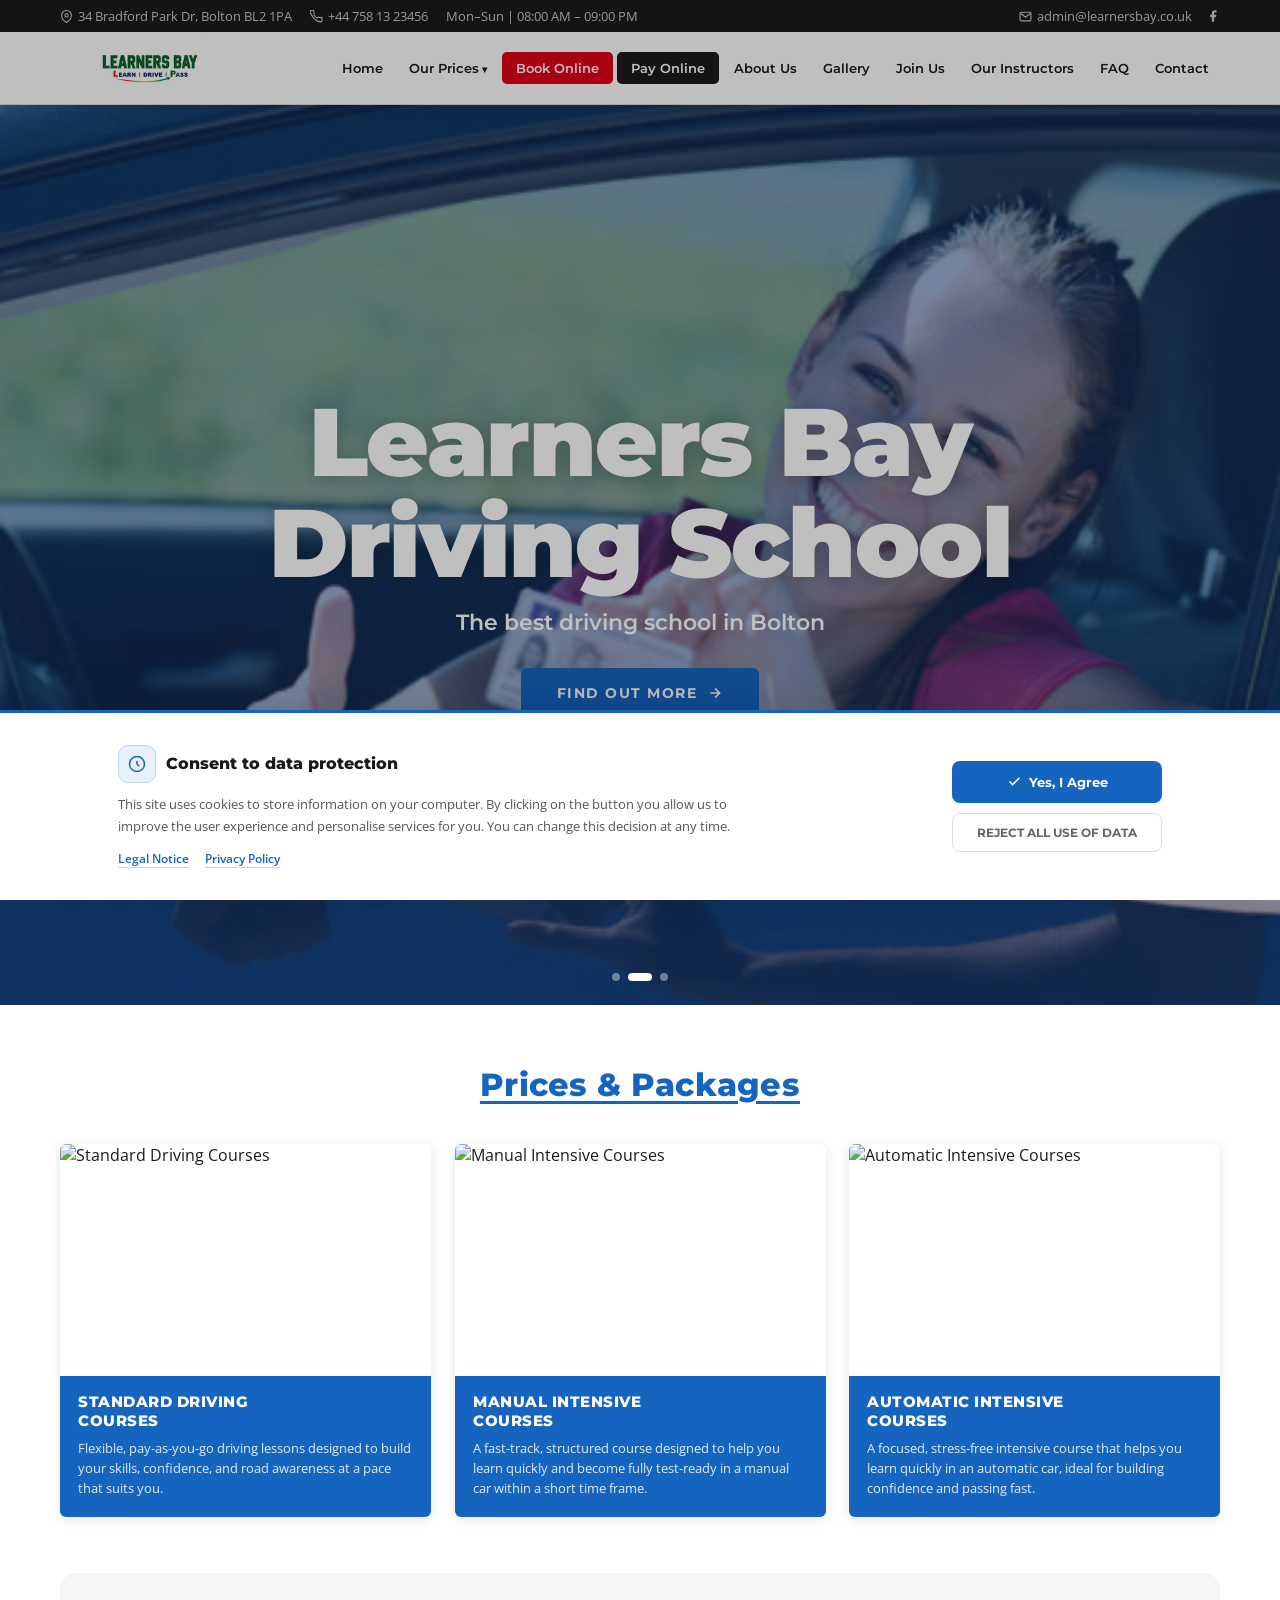
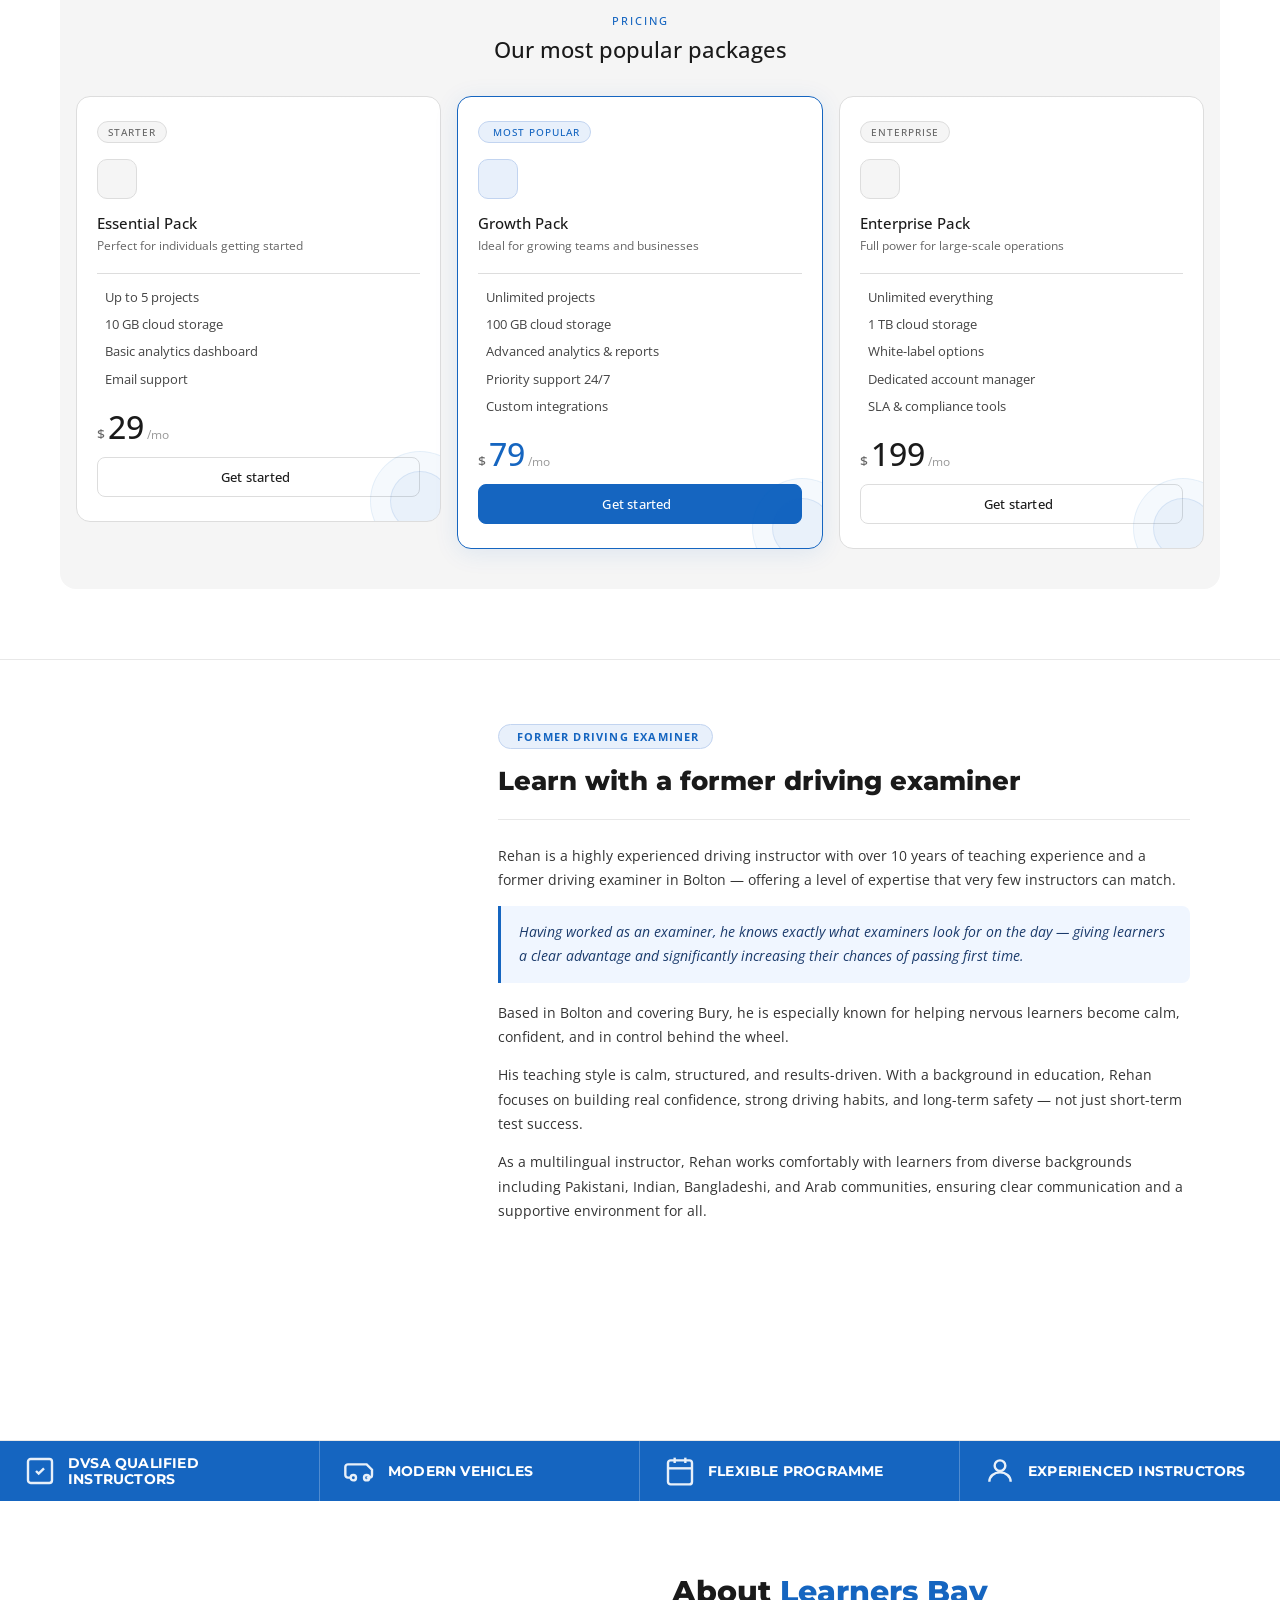
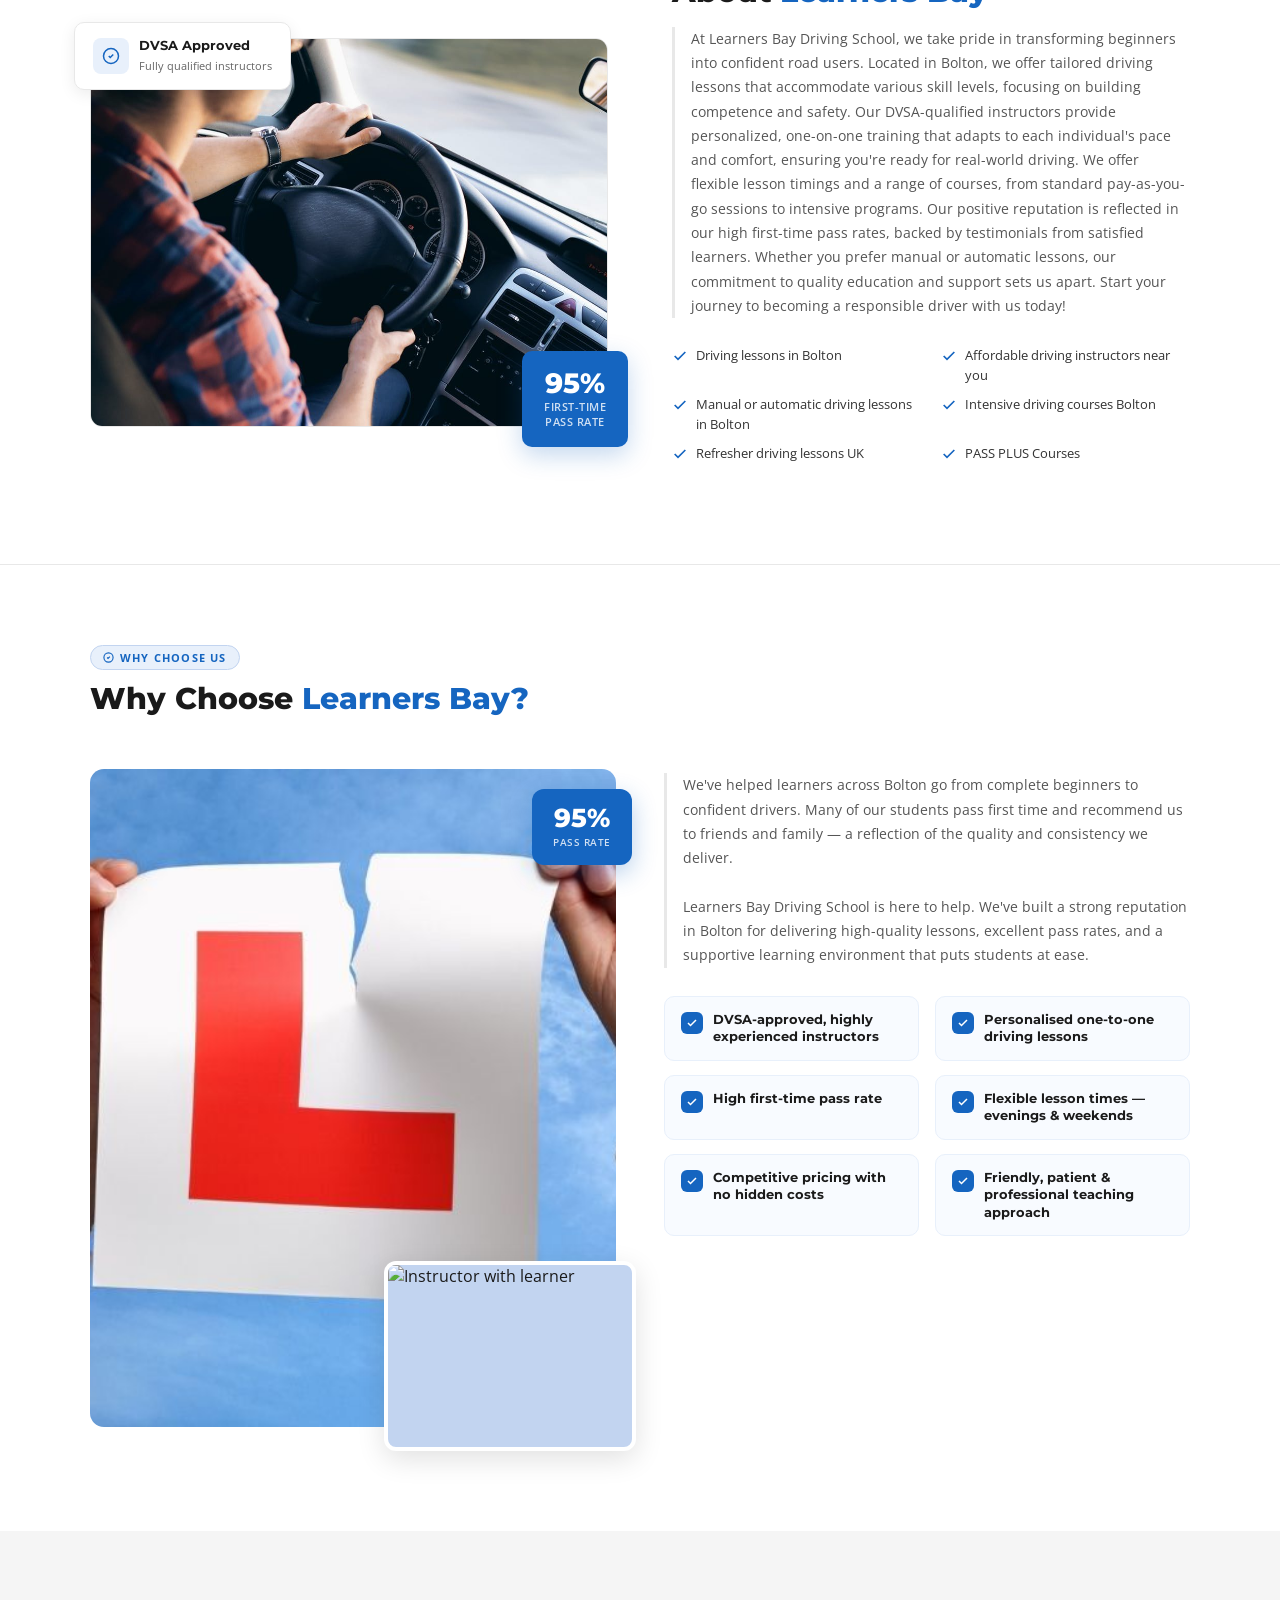
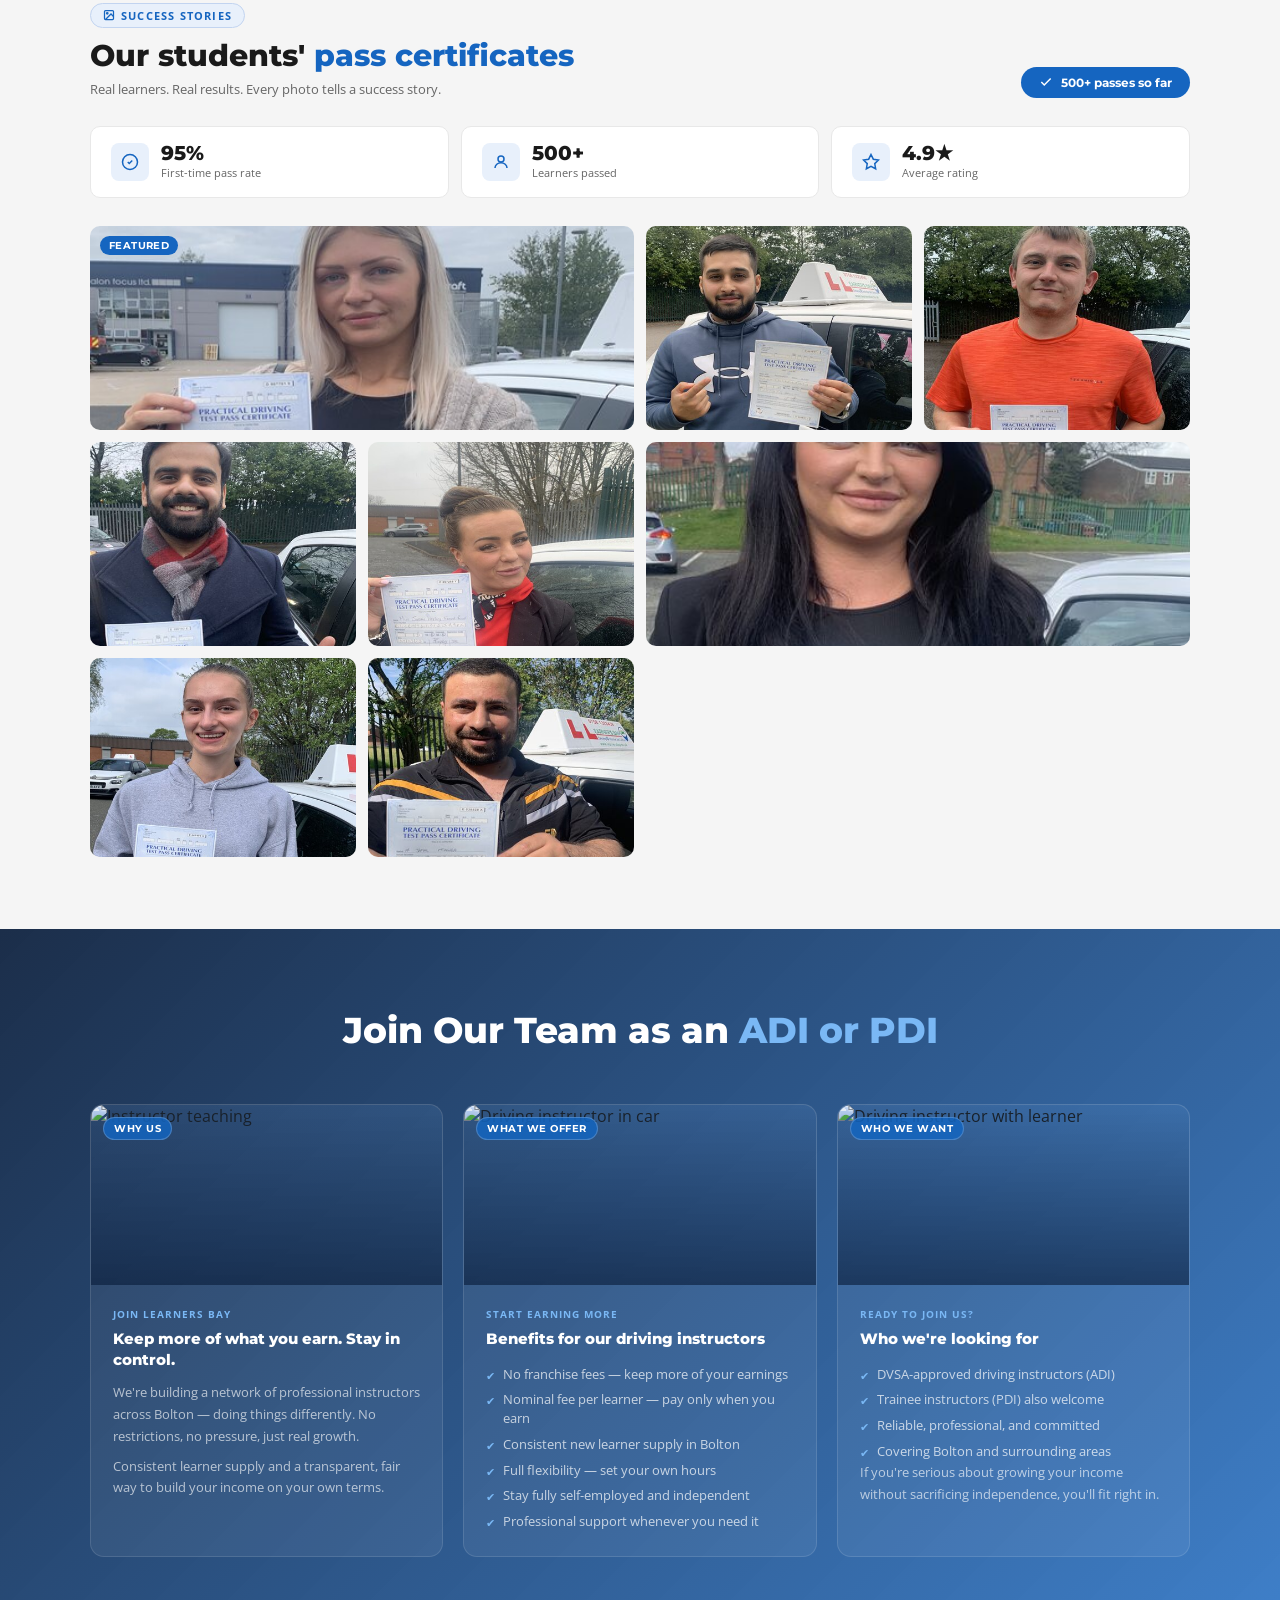
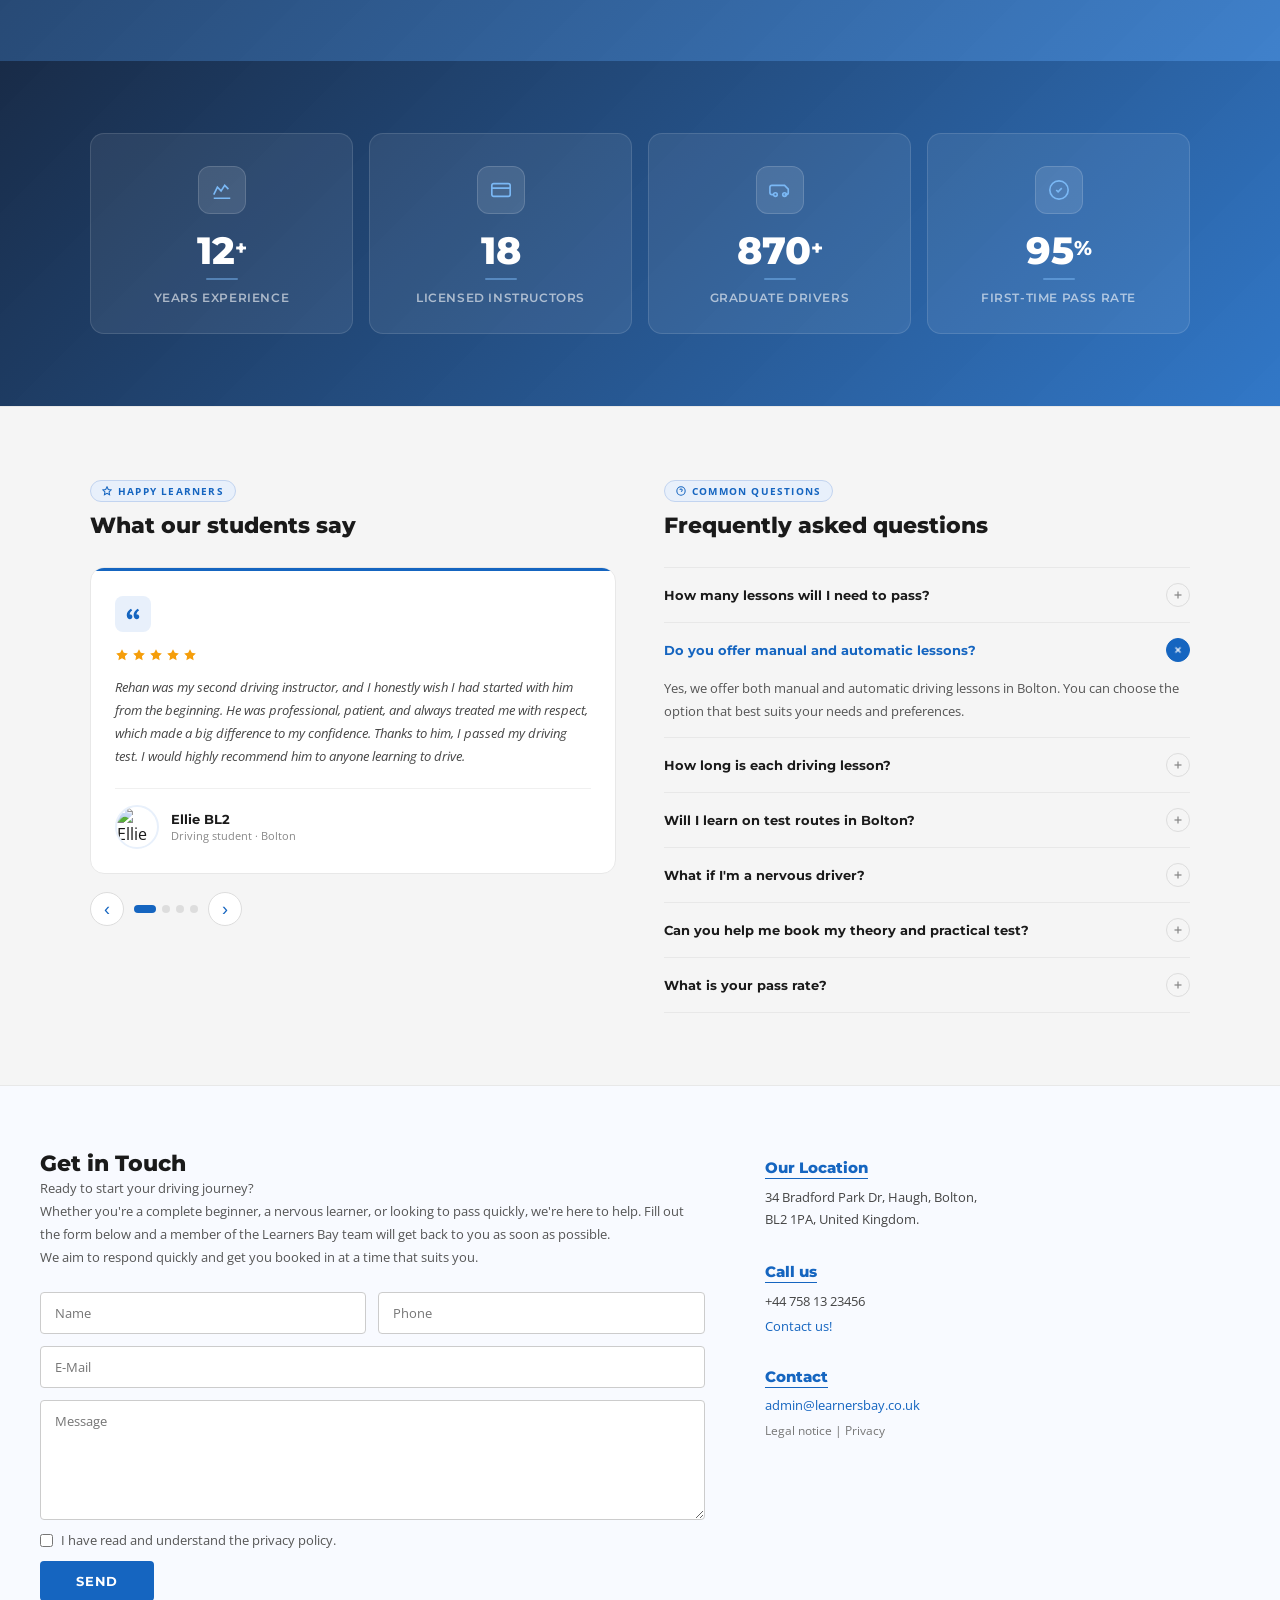
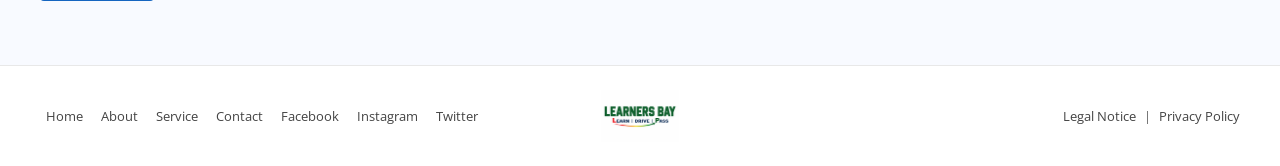
==== commit 7a53a834: "d" ====
--- a/index.html
+++ b/index.html
@@ -442,24 +442,7 @@
 
     </div>
 
-    <div class="wc-strip">
-      <div class="wc-strip-card">
-        <img src="image/david-emrich-LcSpQ36Q2us-unsplash.jpg" alt="Bolton town routes" />
-        <div class="wc-strip-overlay"><div class="wc-strip-label">Bolton<br>town routes</div></div>
-      </div>
-      <div class="wc-strip-card">
-        <img src="image/junior-reis-98AVD0fctzA-unsplash.jpg" alt="1 to 1 instruction" />
-        <div class="wc-strip-overlay"><div class="wc-strip-label">1-to-1<br>instruction</div></div>
-      </div>
-      <div class="wc-strip-card">
-        <img src="image/kevin-laminto-dRsewnJa2_Q-unsplash.jpg" alt="Theory support" />
-        <div class="wc-strip-overlay"><div class="wc-strip-label">Theory<br>support</div></div>
-      </div>
-      <div class="wc-strip-card">
-        <img src="image/serjan-midili-YWoiQV4XrfM-unsplash.jpg" alt="First time passes" />
-        <div class="wc-strip-overlay"><div class="wc-strip-label">First-time<br>passes</div></div>
-      </div>
-    </div>
+   
 
   </div>
 </section>
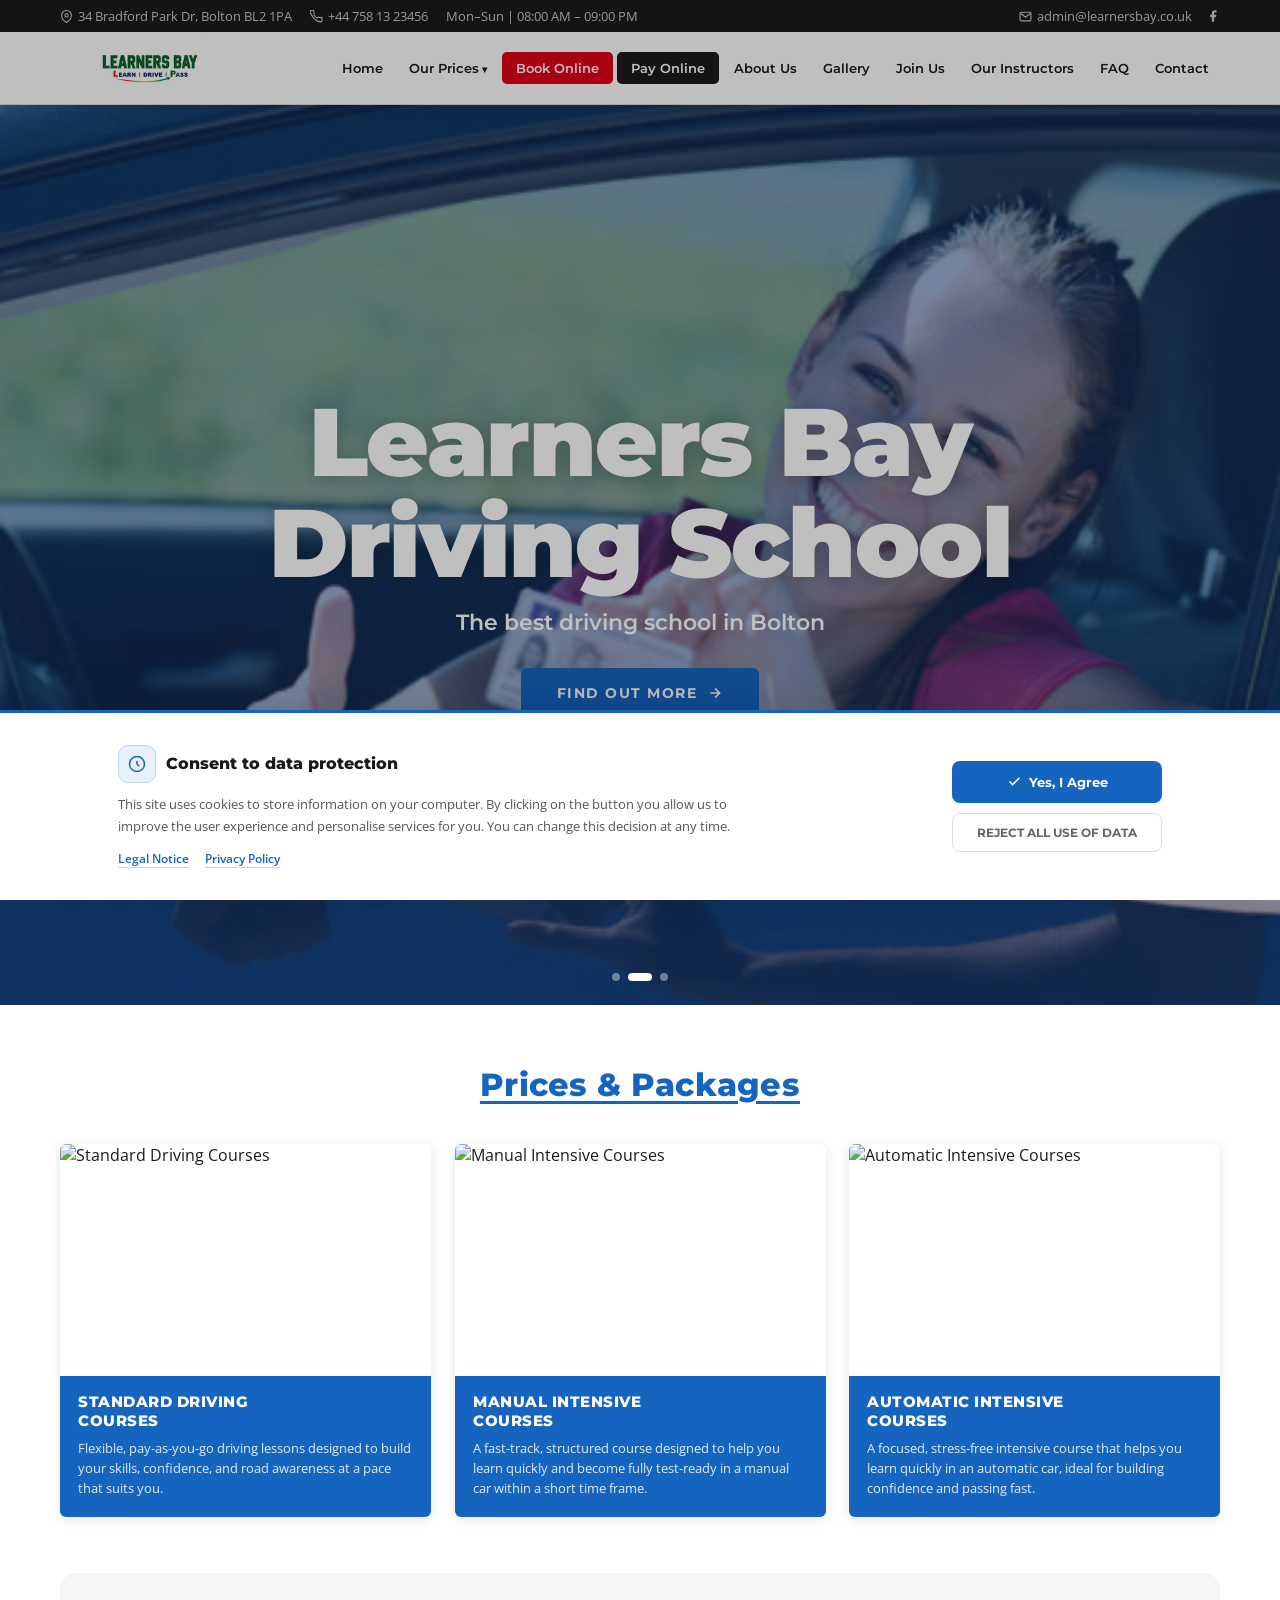
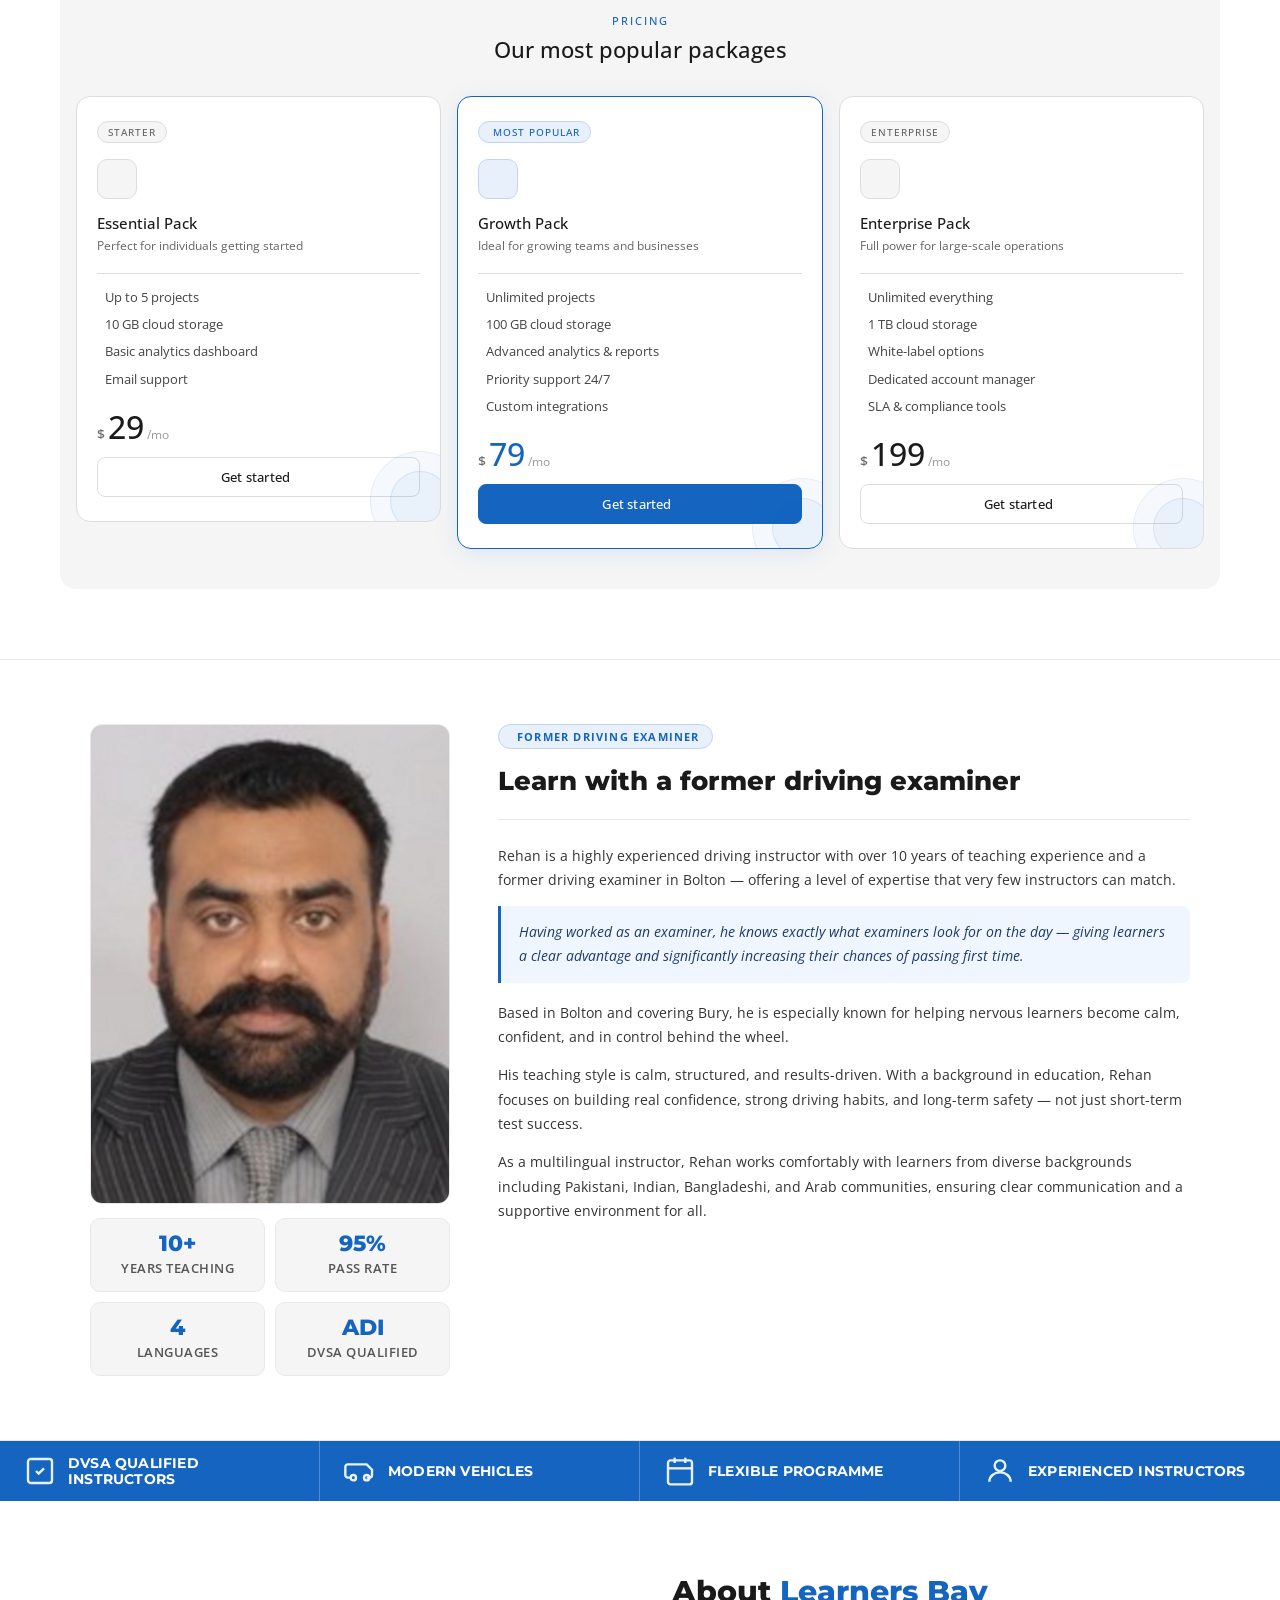
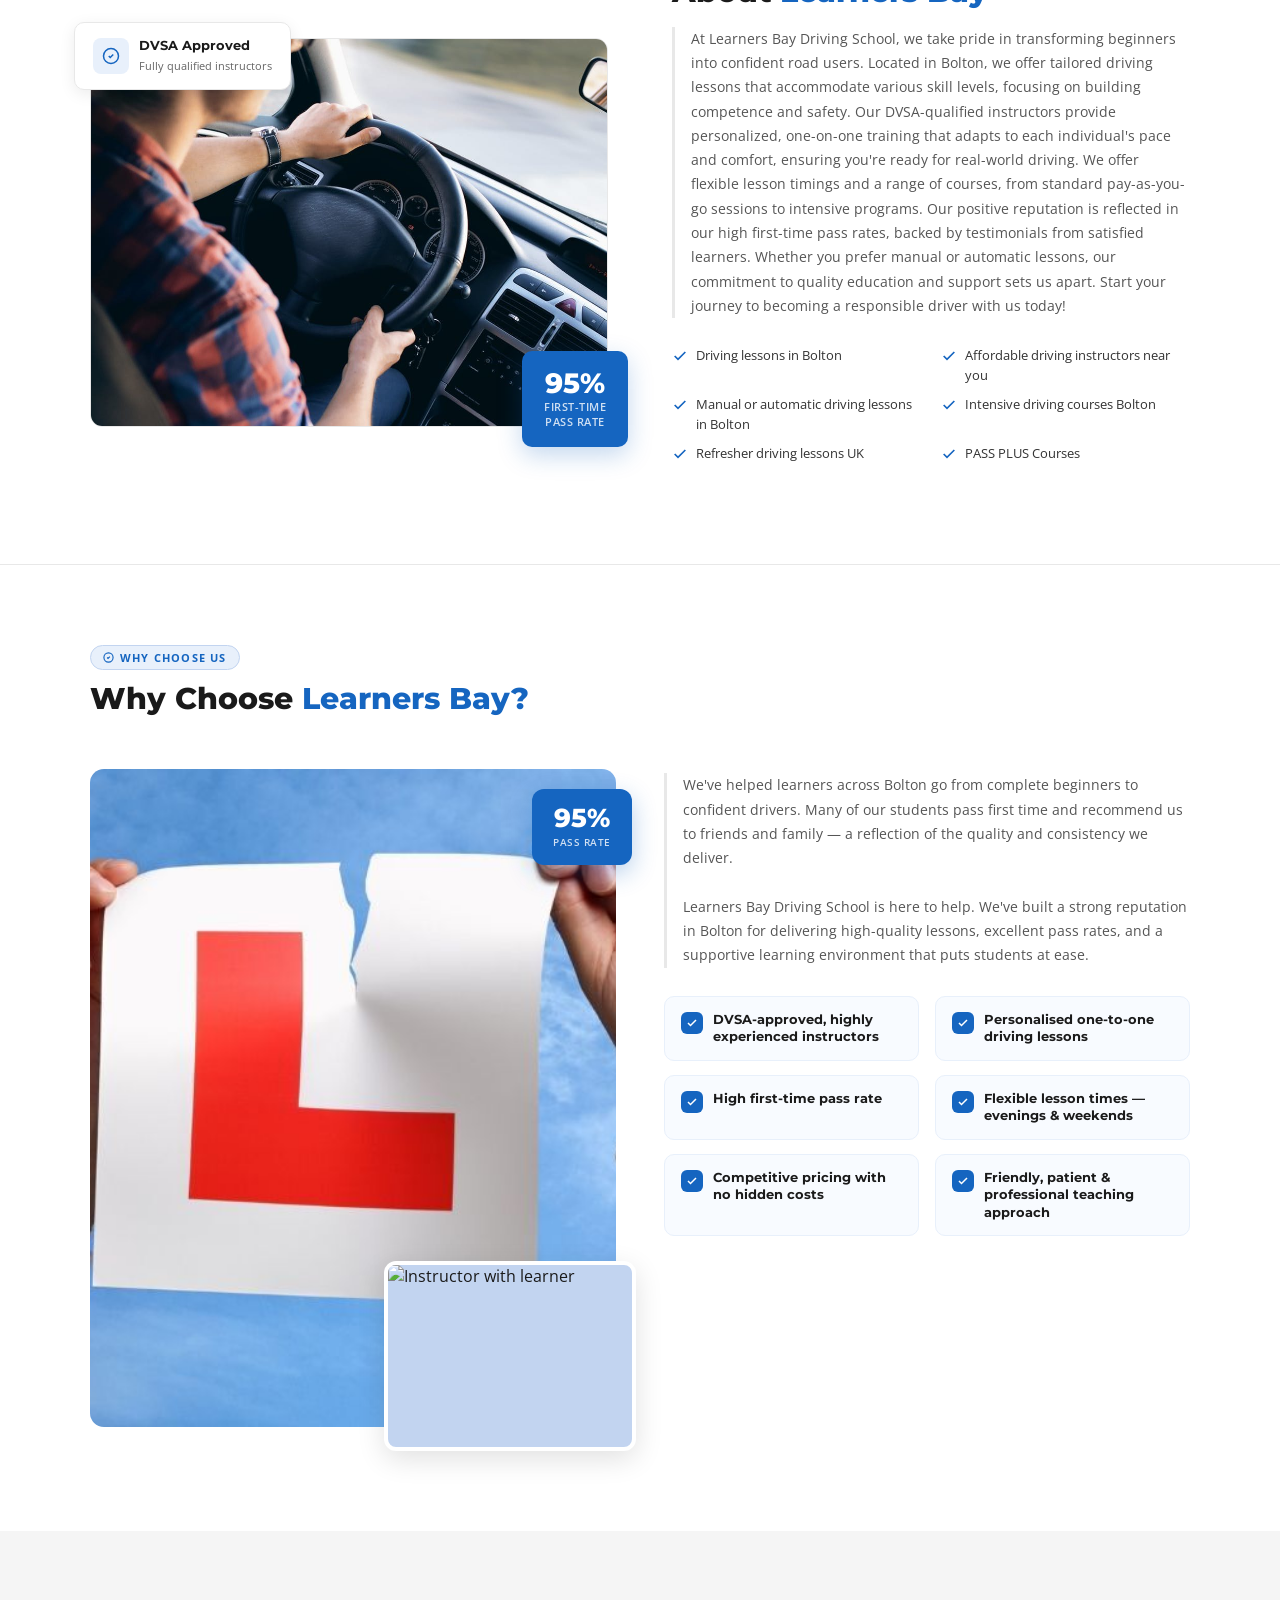
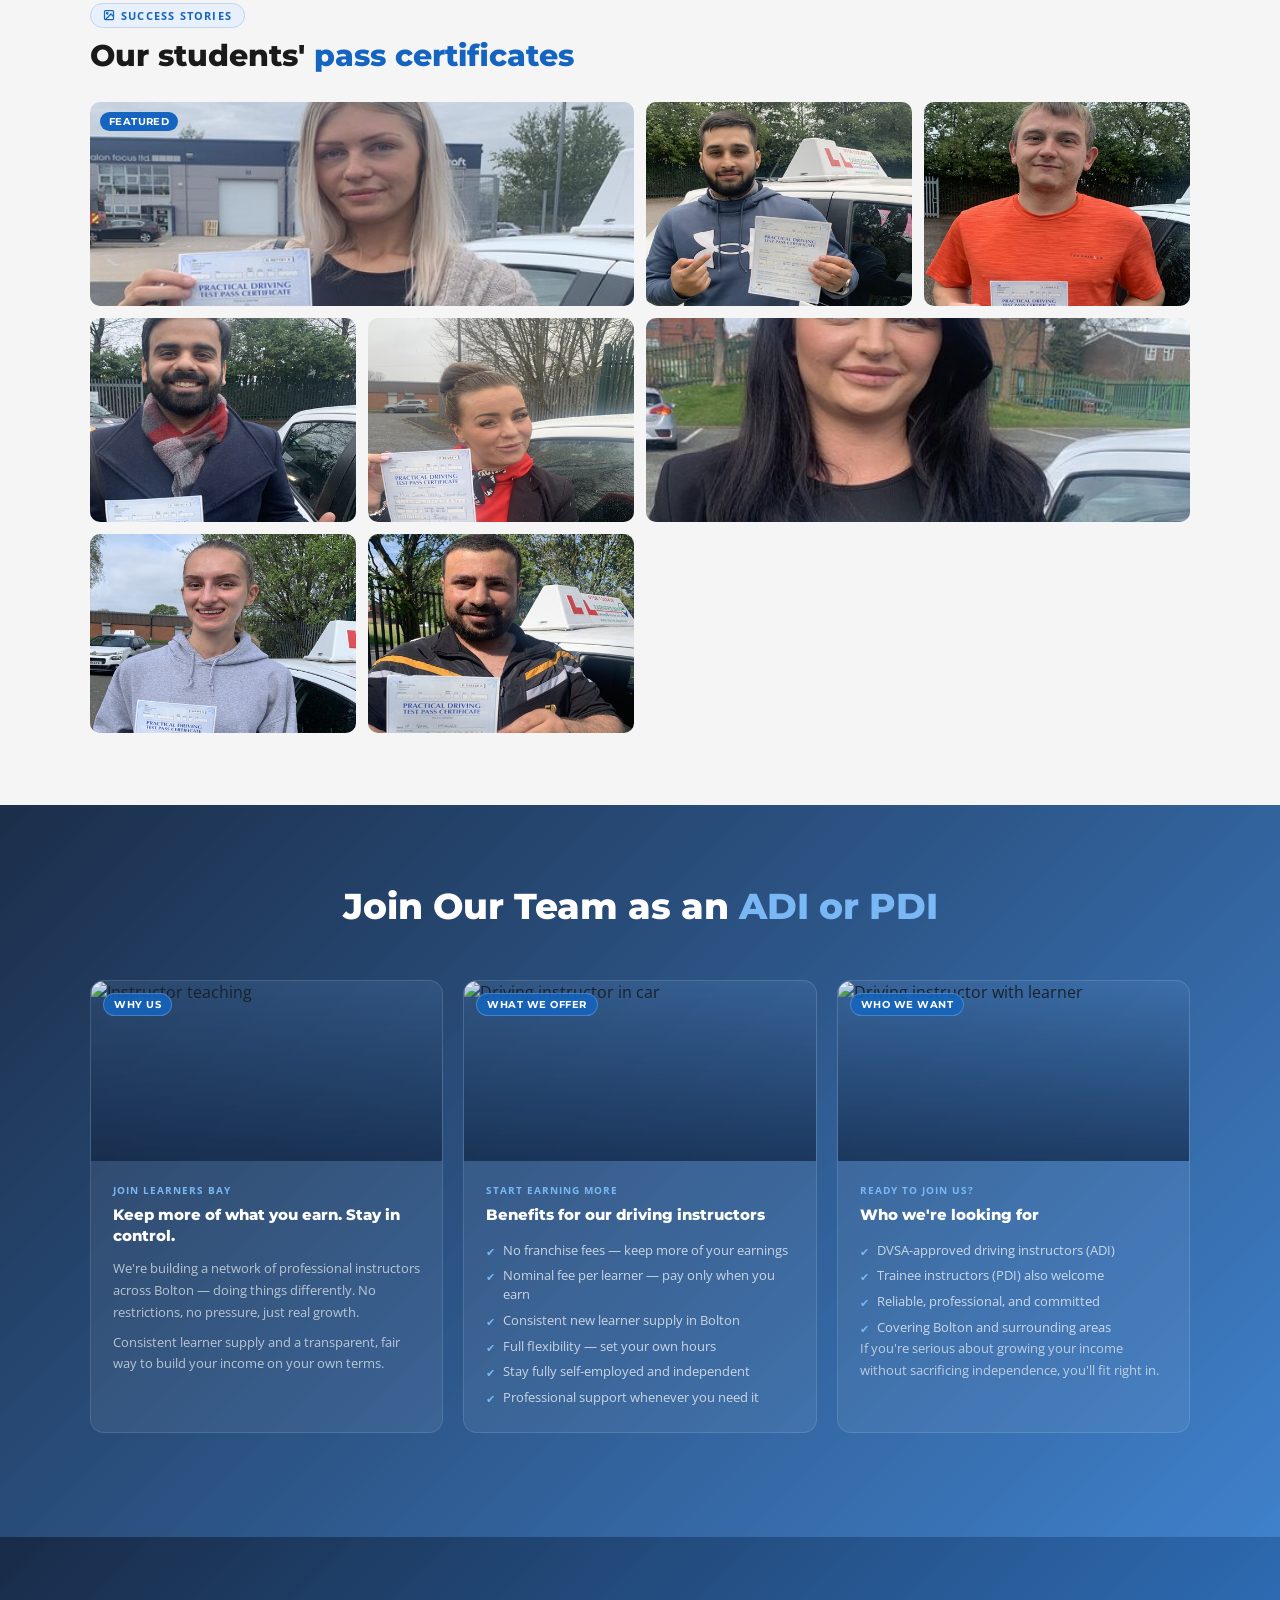
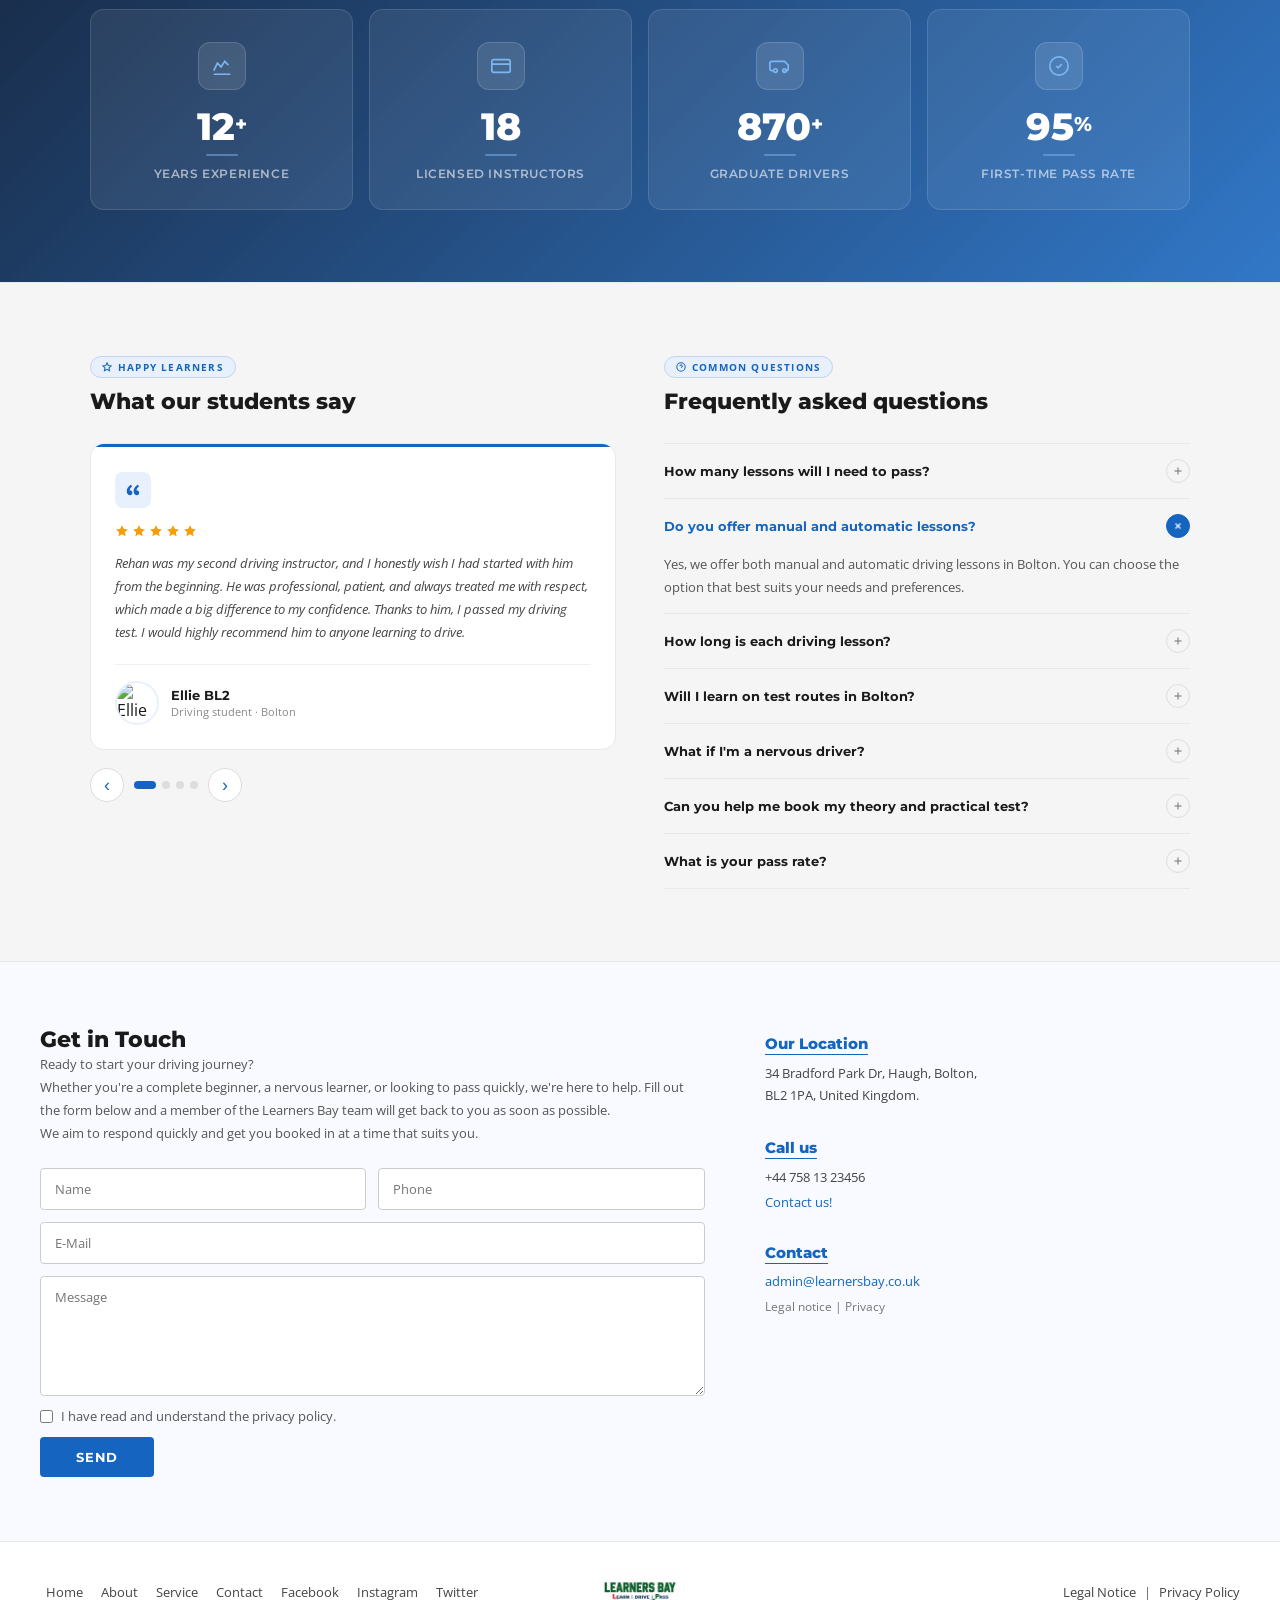
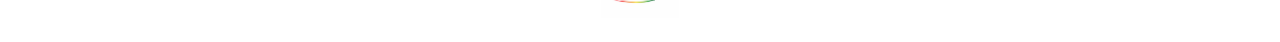
==== commit 74695081: "d" ====
--- a/index.html
+++ b/index.html
@@ -491,43 +491,11 @@
           Success stories
         </div>
         <h2 class="gallery-title">Our students' <span>pass certificates</span></h2>
-        <p class="gallery-sub">Real learners. Real results. Every photo tells a success story.</p>
-      </div>
-      <div class="gallery-count-pill">
-        <svg viewBox="0 0 24 24" fill="none" stroke="currentColor" stroke-width="2.5" width="14" height="14"><polyline points="20 6 9 17 4 12"/></svg>
-        500+ passes so far
-      </div>
-    </div>
-
-    <div class="gallery-stats">
-      <div class="gallery-stat">
-        <div class="gallery-stat-icon">
-          <svg viewBox="0 0 24 24" fill="none" stroke="currentColor" stroke-width="2"><path d="M9 12l2 2 4-4"/><circle cx="12" cy="12" r="10"/></svg>
-        </div>
-        <div>
-          <div class="gallery-stat-num">95%</div>
-          <div class="gallery-stat-label">First-time pass rate</div>
-        </div>
-      </div>
-      <div class="gallery-stat">
-        <div class="gallery-stat-icon">
-          <svg viewBox="0 0 24 24" fill="none" stroke="currentColor" stroke-width="2"><circle cx="12" cy="8" r="4"/><path d="M4 20c0-4 3.6-7 8-7s8 3 8 7"/></svg>
-        </div>
-        <div>
-          <div class="gallery-stat-num">500+</div>
-          <div class="gallery-stat-label">Learners passed</div>
-        </div>
-      </div>
-      <div class="gallery-stat">
-        <div class="gallery-stat-icon">
-          <svg viewBox="0 0 24 24" fill="none" stroke="currentColor" stroke-width="2"><polygon points="12 2 15.09 8.26 22 9.27 17 14.14 18.18 21.02 12 17.77 5.82 21.02 7 14.14 2 9.27 8.91 8.26 12 2"/></svg>
-        </div>
-        <div>
-          <div class="gallery-stat-num">4.9★</div>
-          <div class="gallery-stat-label">Average rating</div>
-        </div>
-      </div>
-    </div>
+      </div>
+      
+    </div>
+
+  
 
     <div class="gallery-grid">
       <div class="gallery-item wide">
